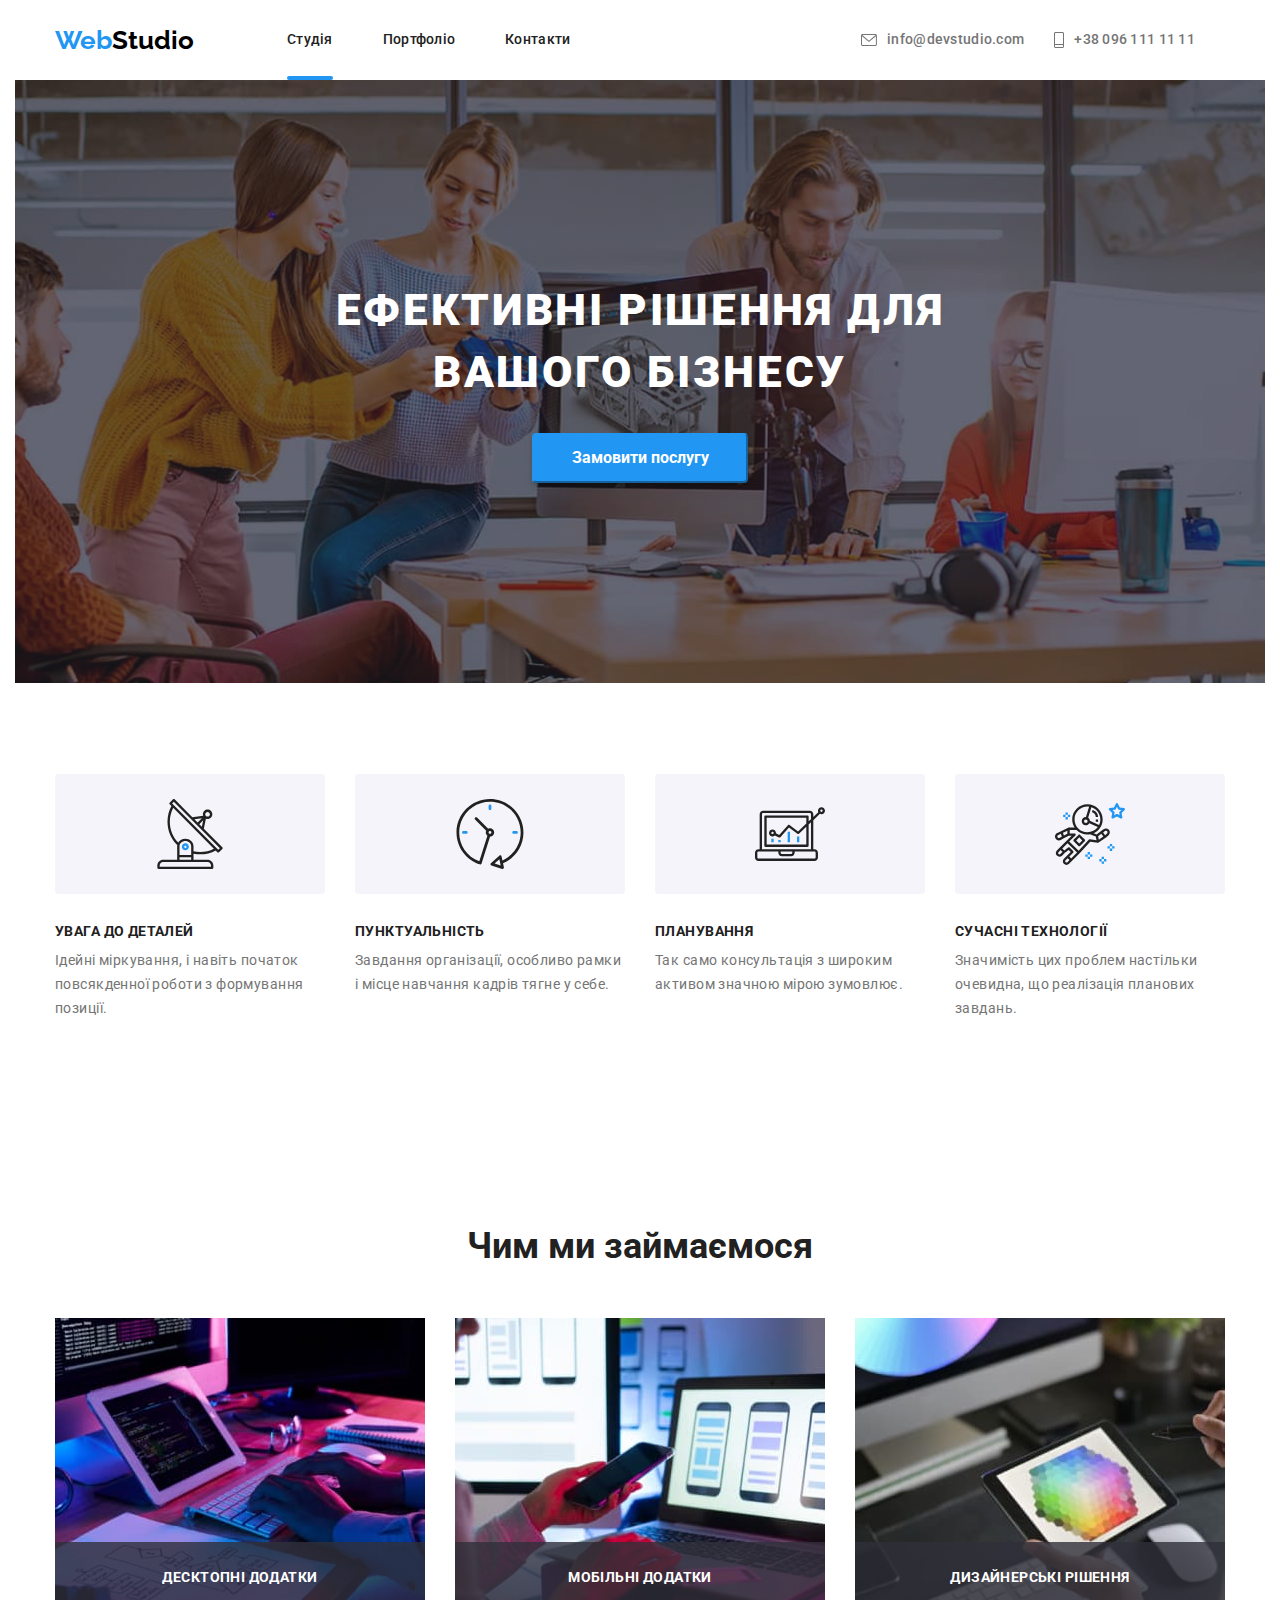
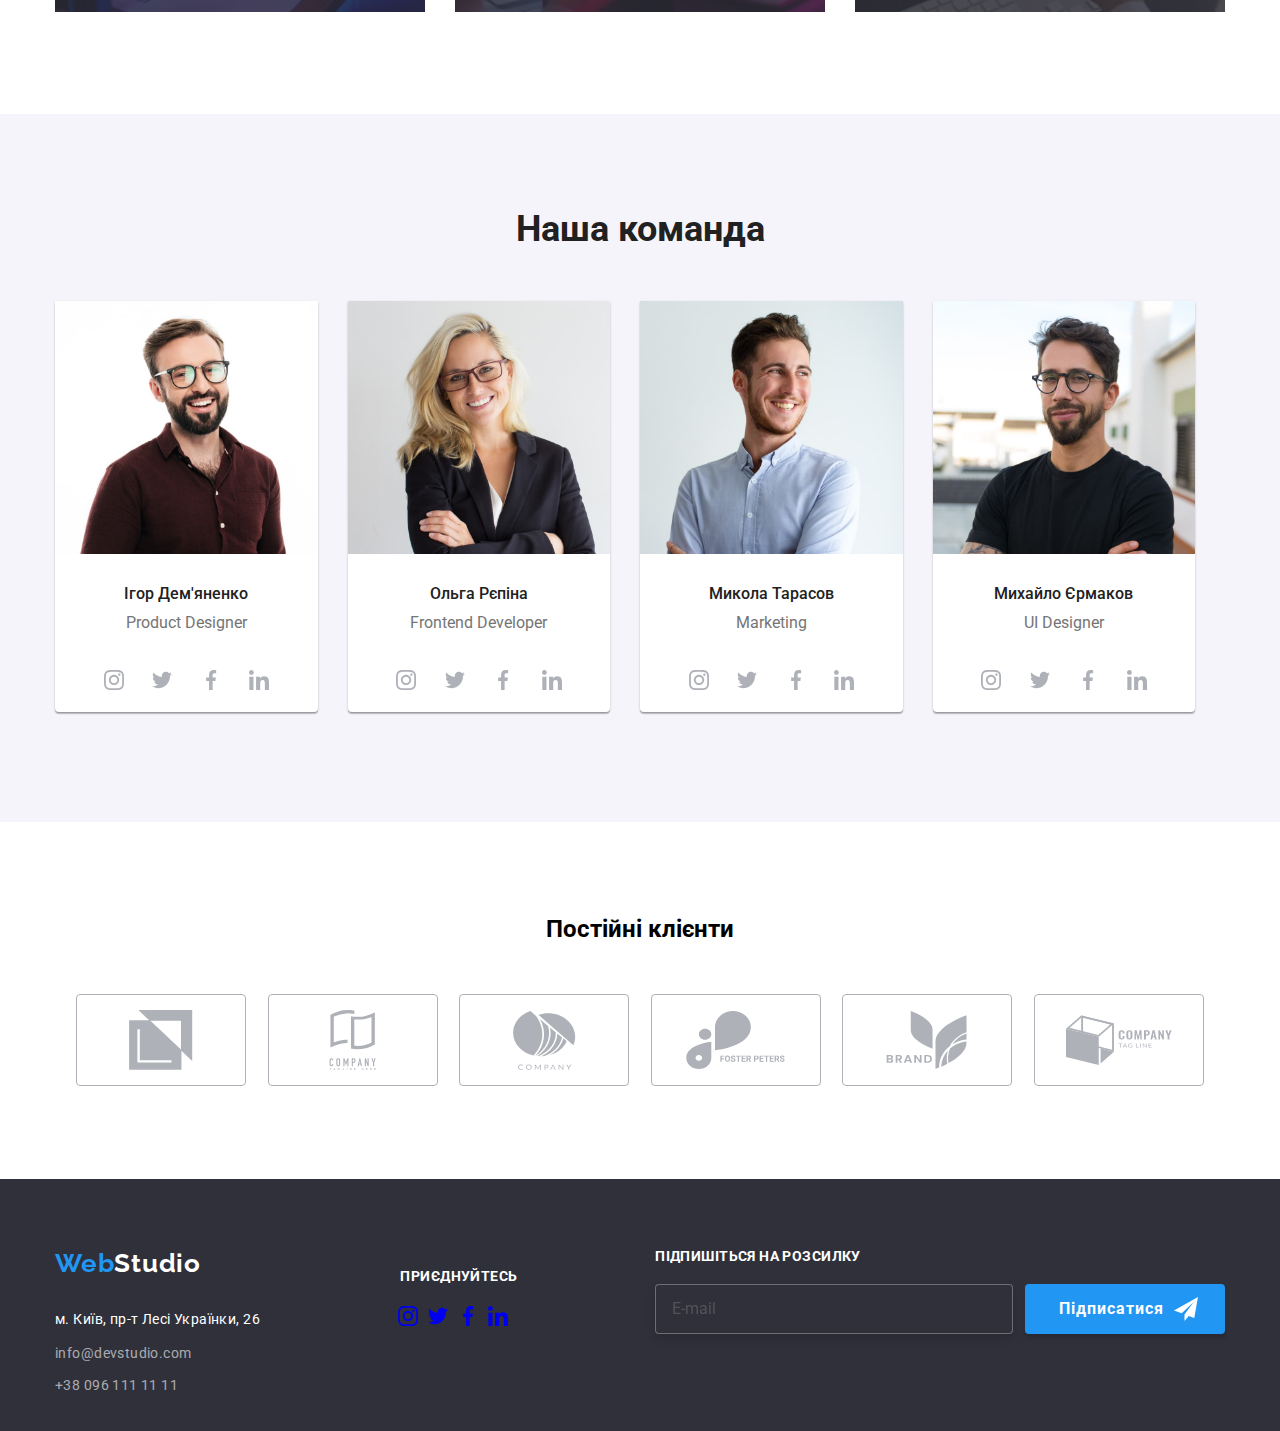
==== index.html @ 087c76a9 "commit 0.1 HW-8" ====
<!DOCTYPE html>
<html lang="uk">
  <head>
    <meta charset="UTF-8" />
    <meta http-equiv="X-UA-Compatible" content="IE=edge" />
    <meta name="viewport" content="width=device-width, initial-scale=1.0" />
    <title>HW-7</title>
    <link rel="preconnect" href="https://fonts.googleapis.com" />
    <link rel="preconnect" href="https://fonts.gstatic.com" crossorigin />
    <link
      href="https://fonts.googleapis.com/css2?family=Raleway:wght@700&family=Roboto:wght@400;500;700;900&display=swap"
      rel="stylesheet"
    />
    <link rel="stylesheet" href="css/main.min.css" />
  </head>
  <body>
    <header>
      <div class="header-inner container">
        <nav class="header-nav">
          <a class="logo" href="index.html"
            ><span class="web">Web</span><span class="studio">Studio</span></a>

          <ul class="header-nav__list">
            <li class="header-nav__link">
              <a href="index.html" class="link active">Студія</a>
            </li>
            <li class="header-nav__link">
              <a href="portfolio.html" class="link">Портфоліо</a>
            </li>
            <li class="header-nav__link">
              <a href=".html" class="link">Контакти</a>
            </li>
          </ul>
        </nav>
        <ul class="contacts">
          <li class="contacts__item">
            <a href="mailto:info@devstudio.com" class="contact-link">
              info@devstudio.com
              <svg class="contacts__icon" width="16" height="12">
                <use href="./images/icons.svg#icon-mail"></use>
              </svg>
            </a>
          </li>
          <li class="contacts__item">
            <a href="tell:+380961111111" class="contact-link">
              +38 096 111 11 11
              <svg class="contacts__icon" width="10" height="16">
                <use href="./images/icons.svg#icon-tell"></use>
              </svg>
            </a>
          </li>
        </ul>
      </div>
    </header>

    <main>
      <section class="banner">
        <div class="banner__box">
          <div class="banner-container">
            <div class="hero">
              <h1 class="banner-title">Ефективні рішення для вашого бізнесу</h1>
              <button class="banner-btn" data-modal-open>Замовити послугу</button>

              <div class="backdrop is-hidden" data-modal>
                <div class="modal">
                  <button class="close" data-modal-close> 
                    <svg class="close-img" width="18" height="18">
                      <use
                        href="./images/icons.svg#icon-close">
                      </use>
                    </svg>
                 </button>
                  <form class="form">
                    <p class="form-title">Залиште свої дані, ми вам передзвонимо</p>


                    <label for="inputName" class="label"> Ім'я </label>
                    <div class="input-wrapper">
                      <input type="text" name="name" id="inputName" class="input field" required>
                    <svg class="input-icon" width="18" heigh="18">
                      <use href="./images/icons.svg#icon-person"></use>
                    </svg>
                    </div>

                    <label for="inputTel" class="label"> Телефон </label>
                    <div class="input-wrapper">
                      <input type="tel" name="name" id="inputTel" class="input field" required>
                      <svg class="input-icon" width="18" heigh="18">
                        <use href="./images/icons.svg#icon-phone"></use>
                      </svg>
                    </div>

                    <label for="inputEmail" class="label"> Пошта </label>
                    <div class="input-wrapper">
                      <input type="email" name="name" id="inputEmail" class="input field" required>
                      <svg class="input-icon" width="18" heigh="18">
                        <use href="./images/icons.svg#icon-email"></use>
                      </svg>
                    </div>

                    <label for="inputMessage" class="label"> Коментар </label>
                    <textarea name="message" id="inputMessage" class="input textarea" placeholder="Введіть текст"></textarea>

                    <label class="check-label">
                      
                        <input type="checkbox" name="check" class="input-check">

                        <span class="check-wrapp">
                        <svg class="check-icon" width="16" heigh="15">
                          <use href="./images/icons.svg#icon-check"></use>
                        </svg>
                        </span>

                        Погоджуюся з розсилкою та приймаю 

                         <a href="#" target="_blank" class="check-link"> 
                          Умови договору
                        </a>
                      
                    </label>

                    <button class="form-button" type="submit">Відправити</button>
                  </form>

                    
                </div>
              </div>
            </div>
          </div>
        </div>
      </section>


      
      
        

      <!-- +++++++++++ -->
      <section class="peculiarities">
        <div class="container">
          <div class="row-img">
            <h2 class="peculiarities-title">особливості</h2>
            <ul class="feature__list">
              <li class="item-antenna">
                <div class="peculiarities__icon">
                  <svg class="medium__icon" width="70" height="70">
                    <use href="./images/icons.svg#icon-antenna-1"></use>
                  </svg>
                </div>
                <h3 class="feature-title">УВАГА ДО ДЕТАЛЕЙ</h3>
                <p class="description-title">
                  Ідейні міркування, і навіть початок повсякденної роботи з
                  формування позиції.
                </p>
              </li>
              <li class="item-clock">
                <div class="peculiarities__icon">
                  <svg class="medium__icon" width="70" height="70">
                    <use href="./images/icons.svg#icon-clock-1"></use>
                  </svg>
                </div>
                <h3 class="feature-title">ПУНКТУАЛЬНІСТЬ</h3>
                <p class="description-title">
                  Завдання організації, особливо рамки і місце навчання кадрів
                  тягне у себе.
                </p>
              </li>
              <li class="item-diagram">
                <div class="peculiarities__icon">
                  <svg class="medium__icon" width="70" height="70">
                    <use href="./images/icons.svg#icon-diagram-1"></use>
                  </svg>
                </div>
                <h3 class="feature-title">ПЛАНУВАННЯ</h3>
                <p class="description-title">
                  Так само консультація з широким активом значною мірою
                  зумовлює.
                </p>
              </li>
              <li class="item-astronaut">
                <div class="peculiarities__icon">
                  <svg class="medium__icon" width="70" height="70">
                    <use href="./images/icons.svg#icon-astronaut-1"></use>
                  </svg>
                </div>
                <h3 class="feature-title">СУЧАСНІ ТЕХНОЛОГІЇ</h3>
                <p class="description-title">
                  Значимість цих проблем настільки очевидна, що реалізація
                  планових завдань.
                </p>
              </li>
            </ul>
          </div>
        </div>
      </section>

      <!-- +++++++++++ -->
      <section class="doing">
        <div class="container">
          <h2 class="box-title">Чим ми займаємося</h2>

          <ul class="box">
            <li class="overlay-link">
              <img
                class="img-applications"
                src="images/box1.jpg"
                width="370"
                height="294"
                alt="box1"
              />
              <div class="overlay-box"><p class="overlay-text">десктопні додатки</p></div>
            </li>

            <li class="overlay-link">
              <img
                class="img-phone"
                src="images/box2.jpg"
                width="370"
                height="294"
                alt="box3"
              />
              <div class="overlay-box"><p class="overlay-text">мобільні додатки</p></div>
            </li>

            <li class="overlay-link">
              <img
                class="img-design"
                src="images/box3.jpg"
                width="370"
                height="294"
                alt="box3"
              />
              <div class="overlay-box"><p class="overlay-text">дизайнерські рішення</p></div>
            </li>
          </ul>
        </div>
      </section>

      <!-- +++++++++++ -->
      <section class="team">
        <div class="container">
          <h2 class="team-title">Наша команда</h2>
          <ul class="team-row">
            <li class="team-card">
              <img
                class="img-card"
                src="images/team-card1.jpg"
                width="270"
                height="260"
                alt="Ігор"
              />
              <h3 class="name">Ігор Дем'яненко</h3>
              <p class="profession">Product Designer</p>
              <div class="social">
                <ul class="social-group">
                  <li>
                    <a class="link-svg" href="https://www.instagram.com">
                      <svg class="instagram" width="20" height="20">
                        <use
                          href="./images/icons.svg#icon-instagram"
                        ></use></svg>
                    </a>
                  </li>
                  <li>
                    <a class="link-svg" href="https://twitter.com">
                      <svg class="twitter" width="20" height="20">
                        <use href="./images/icons.svg#icon-twitter"></use></svg>
                    </a>
                  </li>
                  <li>
                    <a class="link-svg" href="https://facebook.com">
                      <svg class="facebook" width="20" height="20">
                        <use
                          href="./images/icons.svg#icon-facebook"
                        ></use></svg>
                    </a>
                  </li>
                  <li>
                    <a class="link-svg" href="https://www.linkedin.com">
                      <svg class="linkedin" width="20" height="20">
                        <use
                          href="./images/icons.svg#icon-linkedin"
                        ></use></svg>
                    </a>
                  </li>
                </ul>
              </div>
            </li>
            <li class="team-card">
              <img
                class="img-card"
                src="images/team-card2.jpg"
                width="270"
                height="260"
                alt="Ольга"
              />
              <h3 class="name">Ольга Рєпіна</h3>
              <p class="profession">Frontend Developer</p>
              <div class="social">
                <ul class="social-group">
                  <li>
                    <a class="link-svg" href="https://www.instagram.com">
                      <svg class="instagram" width="20" height="20">
                        <use
                          href="./images/icons.svg#icon-instagram"
                        ></use></svg>
                    </a>
                  </li>
                  <li>
                    <a class="link-svg" href="https://twitter.com">
                      <svg class="twitter" width="20" height="20">
                        <use href="./images/icons.svg#icon-twitter"></use></svg>
                    </a>
                  </li>
                  <li>
                    <a class="link-svg" href="https://facebook.com">
                      <svg class="facebook" width="20" height="20">
                        <use
                          href="./images/icons.svg#icon-facebook"
                        ></use></svg>
                    </a>
                  </li>
                  <li>
                    <a class="link-svg" href="https://www.linkedin.com">
                      <svg class="linkedin" width="20" height="20">
                        <use
                          href="./images/icons.svg#icon-linkedin"
                        ></use></svg>
                    </a>
                  </li>
                </ul>
              </div>
            </li>
            <li class="team-card">
              <img
                class="img-card"
                src="images/team-card3.jpg"
                width="270"
                height="260"
                alt="Микола"
              />
              <h3 class="name">Микола Тарасов</h3>
              <p class="profession">Marketing</p>
              <div class="social">
                <ul class="social-group">
                  <li>
                    <a class="link-svg" href="https://www.instagram.com">
                      <svg class="instagram" width="20" height="20">
                        <use
                          href="./images/icons.svg#icon-instagram"
                        ></use></svg>
                    </a>
                  </li>
                  <li>
                    <a class="link-svg" href="https://twitter.com">
                      <svg class="twitter" width="20" height="20">
                        <use href="./images/icons.svg#icon-twitter"></use></svg>
                    </a>
                  </li>
                  <li>
                    <a class="link-svg" href="https://facebook.com">
                      <svg class="facebook" width="20" height="20">
                        <use
                          href="./images/icons.svg#icon-facebook"
                        ></use></svg>
                    </a>
                  </li>
                  <li>
                    <a class="link-svg" href="https://www.linkedin.com">
                      <svg class="linkedin" width="20" height="20">
                        <use
                          href="./images/icons.svg#icon-linkedin"
                        ></use></svg>
                    </a>
                  </li>
                </ul>
              </div>
            </li>
            <li class="team-card">
              <img
                class="img-card"
                src="images/team-card4.jpg"
                width="270"
                height="260"
                alt="Михайло"
              />
              <h3 class="name">Михайло Єрмаков</h3>
              <p class="profession">UI Designer</p>
              <div class="social">
                <ul class="social-group">
                  <li>
                    <a class="link-svg" href="https://www.instagram.com">
                      <svg class="instagram" width="20" height="20">
                        <use
                          href="./images/icons.svg#icon-instagram"
                        ></use></svg>
                    </a>
                  </li>
                  <li>
                    <a class="link-svg" href="https://twitter.com">
                      <svg class="twitter" width="20" height="20">
                        <use href="./images/icons.svg#icon-twitter"></use></svg>
                    </a>
                  </li>
                  <li>
                    <a class="link-svg" href="https://facebook.com">
                      <svg class="facebook" width="20" height="20">
                        <use
                          href="./images/icons.svg#icon-facebook"></use></svg>
                        </a>
                  </li>
                  <li>
                    <a class="link-svg" href="https://www.linkedin.com">
                      <svg class="linkedin" width="20" height="20">
                        <use
                          href="./images/icons.svg#icon-linkedin"
                        ></use></svg>
                    </a>
                  </li>
                </ul>
              </div>
            </li>
          </ul>
        </div>
      </section>
      <!-- +++++++++++ -->
      <section class="clients">
        <div class="container">
          <h2 class="clients-title">Постійні клієнти</h2>

          <ul class="clients-item">
            <li class="clients-link">
              <svg class="client-icon" width="106" height="60">
                <use href="./images/group.svg#icon-group1"></use>
              </svg>
            </li>

            <li class="clients-link">
              <svg class="client-icon" width="106" height="60">
                <use href="./images/group.svg#icon-group2"></use>
              </svg>
            </li>

            <li class="clients-link">
              <svg class="client-icon" width="106" height="60">
                <use href="./images/group.svg#icon-group3"></use>
              </svg>
            </li>

            <li class="clients-link">
              <svg class="client-icon" width="106" height="60">
                <use href="./images/group.svg#icon-group4"></use>
              </svg>
            </li>

            <li class="clients-link">
              <svg class="client-icon" width="106" height="60">
                <use href="./images/group.svg#icon-group5"></use>
              </svg>
            </li>

            <li class="clients-link">
              <svg class="client-icon" width="106" height="60">
                <use href="./images/group.svg#icon-group6"></use>
              </svg>
            </li>
          </ul>
        </div>
      </section>
    </main>
    <footer>
      <div class="address-container container">
        <a class="logo-address" href="index.html"
          ><span class="web">Web</span><span class="studio-footer">Studio</span>
          </a>
        <address>
          <ul class="address">
            <li class="address-map">
              <a
                href="https://goo.gl/maps/2MvxoiurtMtUFjuH6"
                class="maps"
                target="_blank"
                rel="noopener noreferrer">
                м. Київ, пр-т Лесі Українки, 26</a>
            </li>
            <li class="footer-mail">
              <a href="mailto:info@devstudio.com" class="address-mail">
                info@devstudio.com</a>
            </li>
            <li class="footer-tell">
              <a href="tell:+380961111111" class="address-tell">
                +38 096 111 11 11</a>
            </li>
          </ul>
        </address>
        <div class="social-address">
          <h3 class="group-tittle">приєднуйтесь</h3>
          <ul class="groups">
            <li class="footer-insta">
              <a class="link-svg1" href="https://www.instagram.com" aria-label="instagram">
                <svg class="icons" width="20" height="20">
                  <use href="./images/icons.svg#icon-instagram"></use></svg>
                </a>
            </li>
            <li class="footer-twit">
              <a class="link-svg1" href="https://twitter.com" aria-label="twitter">
                <svg class="icons" width="20" height="20">
                  <use href="./images/icons.svg#icon-twitter"></use></svg>
                </a>
            </li>
            <li class="footer-fac">
              <a class="link-svg1" href="https://facebook.com" aria-label="facebook"> 
                <svg class="icons" width="20" height="20">
                  <use href="./images/icons.svg#icon-facebook"></use></svg>
                </a>
            </li>
            <li class="footer-lin">
              <a class="link-svg1" href="https://www.linkedin.com"  aria-label="linkedin">
                <svg class="icons" width="20" height="20">
                  <use href="./images/icons.svg#icon-linkedin"></use></svg>
                </a>
            </li>
          </ul>
        </div>
        <p class="form-footer">
          Підпишіться на розсилку
        </p>
        <div class="check-email">

          <div class="footer-wrapper">
          <input type="email" 
          name="name" 
          id="footerEmail" 
          class="field-footer" 
          placeholder="E-mail" 
          required>
          </div>
          <button class="button-send" type="submit">
            <a class="send" href="https://web.telegram.org/">
             Підписатися
             <svg class="icon-send" width="24" height="24">
              <use href="./images/icons.svg#icon-send"></use>
             </svg>
            </a>
          </button>

        </div>
        
      </div>
    </footer>
    <script src="./js/modal.js"></script>
  </body>
</html>
---- css/main.min.css ----
/*! modern-normalize v1.1.0 | MIT License | https://github.com/sindresorhus/modern-normalize */*,::after,::before{box-sizing:border-box}html{-moz-tab-size:4;tab-size:4}html{line-height:1.15;-webkit-text-size-adjust:100%}body{margin:0}body{font-family:system-ui,-apple-system,"Segoe UI",Roboto,Helvetica,Arial,sans-serif,"Apple Color Emoji","Segoe UI Emoji"}hr{height:0;color:inherit}abbr[title]{text-decoration:underline dotted}b,strong{font-weight:bolder}code,kbd,pre,samp{font-family:ui-monospace,SFMono-Regular,Consolas,"Liberation Mono",Menlo,monospace;font-size:1em}small{font-size:80%}sub,sup{font-size:75%;line-height:0;position:relative;vertical-align:baseline}sub{bottom:-0.25em}sup{top:-0.5em}table{text-indent:0;border-color:inherit}button,input,optgroup,select,textarea{font-family:inherit;font-size:100%;line-height:1.15;margin:0}button,select{text-transform:none}[type=button],[type=reset],[type=submit],button{-webkit-appearance:button}::-moz-focus-inner{border-style:none;padding:0}:-moz-focusring{outline:1px dotted ButtonText}:-moz-ui-invalid{box-shadow:none}legend{padding:0}progress{vertical-align:baseline}::-webkit-inner-spin-button,::-webkit-outer-spin-button{height:auto}[type=search]{-webkit-appearance:textfield;outline-offset:-2px}::-webkit-search-decoration{-webkit-appearance:none}::-webkit-file-upload-button{-webkit-appearance:button;font:inherit}summary{display:list-item}body,h1,h2,h3,h4,h5,h6,p,ul,ol,li{margin:0;padding:0}ul,li{list-style-type:none}:root{--bs-blue:#2196F3;--bs-dark:#212121;--bs-approx-grey:#757575;--bs-ghost-white:#F5F4FA;--bs-white:#FFFFFF}body{font-family:"Roboto",sans-serif;position:relative;background:#fff}.container{max-width:1200px;margin-left:auto;margin-right:auto;padding:0 15px;width:100%}header{height:80px;background:#fff;display:flex}.inner{border:1px solid #ececec}.header-nav{display:flex}a{text-decoration:none}.logo{font-family:"Raleway",sans-serif;font-style:normal;font-weight:700;font-size:26px;line-height:1.2;text-decoration:none;padding-top:25px;padding-bottom:24px;margin-right:93px}.web{color:var(--bs-blue)}.studio{color:#000}.header-container{display:flex;margin:32px 344px 32px 0}.header-nav__list{display:flex}.header-nav__link{margin-right:50px;font-family:"Roboto",sans-serif;font-style:normal;font-weight:500;font-size:14px;line-height:1.1;letter-spacing:.02em;padding-top:32px;padding-bottom:32px}.link{text-decoration:none;color:var(--bs-dark)}.link:hover,.link:focus{color:var(--bs-blue)}.header-nav .link{position:relative;padding:32px 0}.header-nav .link::before,.header-nav .active::before{content:"";position:absolute;width:0;height:4px;border-radius:2px;bottom:-1px;left:0;background-color:var(--bs-blue);transition:width 250ms cubic-bezier(0.4, 0, 0.2, 1)}.header-nav .active::before{width:100%}.header-nav .link:hover::before,.header-nav .link:focus::before{width:100%}.active:visited{color:var(--bs-blue)}.header-inner{display:flex}.contacts{display:flex;margin-left:auto}.contact-link{margin-right:30px;font-family:"Roboto",sans-serif;font-style:normal;font-weight:500;font-size:14px;line-height:1.1;letter-spacing:.02em;color:var(--bs-approx-grey);text-decoration:none;padding-top:32px;padding-bottom:32px;display:flex;flex-direction:row-reverse;transition:color 250ms cubic-bezier(0.4, 0, 0.2, 1)}.contact-link:hover,.contact-link:focus{color:var(--bs-blue)}.contacts__item{color:var(--bs-approx-grey)}.contacts__icon{margin-right:10px;fill:currentColor;margin-bottom:auto;margin-top:auto}.banner{display:flex;height:600px;top:80px;padding-bottom:94px}.banner__box{margin-left:auto;margin-right:auto;padding:0 15px;width:100%}.banner-container{max-width:1600px;margin-left:auto;margin-right:auto;background:linear-gradient(rgba(47, 48, 58, 0.4), rgba(47, 48, 58, 0.4)),url("../images/banner.jpg") no-repeat center/cover,#2f303a;padding:200px 0}.hero{width:696px;margin-left:auto;margin-right:auto}.banner-title{font-family:"Roboto",sans-serif;font-style:normal;font-weight:900;font-size:44px;line-height:1.4;text-align:center;letter-spacing:.06em;text-transform:uppercase;color:var(--bs-white);margin-bottom:30px}.banner-btn{background:var(--bs-blue);box-shadow:0px 4px 4px rgba(0,0,0,.15);border-radius:4px;border-color:var(--bs-blue);color:var(--bs-white);font-family:"Roboto",sans-serif;font-style:normal;font-weight:700;font-size:16px;line-height:1.9;align-items:center;text-align:center;cursor:pointer;width:216px;height:50px;margin-right:auto;display:flex;margin-left:auto;justify-content:center;transition:color 250ms cubic-bezier(0.4, 0, 0.2, 1)}.banner-btn:hover,.banner-btn:focus{color:var(--bs-white);background:#188ce8}.peculiarities-title{display:none}.feature__list{display:flex;margin-bottom:118px;margin-top:94px}.icon-antenna{width:270px;height:98px;left:215px;top:774px;margin-right:30px}.item-clock{width:270px;height:74px;left:515px;top:774px;margin-right:30px}.item-diagram{width:270px;height:74px;left:815px;top:774px;margin-right:30px}.item-astronaut{width:270px;height:98px;left:1115px;top:774px}.feature-title{font-family:"Roboto",sans-serif;font-style:normal;font-weight:700;font-size:14px;line-height:1.1;letter-spacing:.03em;text-transform:uppercase;color:var(--bs-dark);margin-bottom:10px}.description-title{font-family:"Roboto",sans-serif;font-size:14px;line-height:1.7;letter-spacing:.03em;color:var(--bs-approx-grey)}.row-img{display:flex;justify-content:center}.peculiarities__icon{background:#f5f4fa;color:212121;border-radius:4px;margin-bottom:30px;display:flex;justify-content:center;width:270px;height:120px}.medium__icon{margin:auto;fill:currentColor}.peculiarities{padding-bottom:86px}.doing{padding-bottom:102px}.overlay-text{font-family:"Roboto";font-style:normal;font-weight:700;font-size:14px;line-height:16px;text-align:center;letter-spacing:.03em;text-transform:uppercase;color:#fff;display:flex;justify-content:center;margin:27px 0}.box-title{font-family:"Roboto",sans-serif;font-style:normal;font-weight:700;font-size:36px;line-height:1.2;text-align:center;color:var(--bs-dark);display:flex;justify-content:center;margin-bottom:50px}.box{display:flex}img{display:block;max-width:100%;height:auto}.img-applications{width:370px;height:294px;left:215px;top:1108px;margin-right:30px}.img-phone{width:370px;height:294px;left:615px;top:1108px;margin-right:30px}.img-design{width:370px;height:294px;left:1015px;top:1108px}.overlay-link{position:relative;margin:0 auto}.overlay-box{position:absolute;bottom:0;left:0;width:370px;height:70px;background:rgba(47,48,58,.8)}.team{height:708px;background:var(--bs-ghost-white);padding-bottom:95px}.team-title{font-family:"Roboto",sans-serif;font-style:normal;font-weight:700;font-size:36px;line-height:1.2;text-align:center;color:var(--bs-dark);left:668px;padding-bottom:50px;padding-top:94px}.team-row{display:flex}.team-card{width:270px;margin-right:30px;background:var(--bs-white);box-shadow:0px 1px 3px rgba(0,0,0,.12),0px 1px 1px rgba(0,0,0,.14),0px 2px 1px rgba(0,0,0,.2);border-radius:0px 0px 4px 4px}.social-group{display:flex;justify-content:space-evenly;fill:#afb1b8;padding:10px 32px}.name{font-family:"Roboto",sans-serif;font-style:normal;font-weight:500;font-size:16px;line-height:1.2;text-align:center;color:var(--bs-dark);margin-top:30px;margin-bottom:10px}.profession{font-family:"Roboto",sans-serif;font-size:16px;line-height:1.2;text-align:center;color:var(--bs-approx-grey);margin-bottom:16px}.clients{padding-bottom:93px}.clients-title{display:flex;justify-content:center;margin-top:94px;margin-bottom:50px}.clients-item{display:flex;justify-content:space-evenly;color:#afb1b8}.client-icon{box-sizing:border-box;margin:auto;fill:currentColor}.clients-link{border:1px solid #afb1b8;border-radius:4px;width:170px;height:92px;text-align:center;box-sizing:border-box;display:flex;transition:color 250ms cubic-bezier(0.4, 0, 0.2, 1)}.clients-link:hover,.clients-link:focus{background-color:#fff;color:#2196f3;cursor:pointer;border-color:#2196f3}.link-svg{width:44px;height:44px;border-radius:50%;color:#afb1b8;display:flex;justify-content:center;align-items:center;transition:color 250ms cubic-bezier(0.4, 0, 0.2, 1)}.link-svg:hover,.link-svg:focus{background-color:#2196f3;color:#fff}.instagram,.twitter,.facebook,.linkedin{fill:currentColor}footer{height:252px;background:#2f303a}.address-container{padding-top:60px}.address{font-style:normal;margin-top:20px}.logo-address{font-family:"Raleway",sans-serif;font-style:normal;font-weight:700;font-size:26px;line-height:1.9;letter-spacing:.03em;color:var(--bs-blue);text-decoration:none}.address-map,.footer-mail{margin-bottom:9px}.studio-footer{color:var(--bs-white)}.maps{font-family:"Roboto",sans-serif;font-size:14px;line-height:1.7;letter-spacing:.03em;color:var(--bs-white);text-decoration:none;transition:color 250ms cubic-bezier(0.4, 0, 0.2, 1)}.maps:hover,.maps:focus{color:var(--bs-blue)}.address-mail{font-family:"Roboto",sans-serif;font-size:14px;line-height:24px;letter-spacing:.03em;color:rgba(255,255,255,.6);text-decoration:none;transition:color 250ms cubic-bezier(0.4, 0, 0.2, 1)}.address-mail:hover,.address-mail:focus{color:var(--bs-blue)}.address-tell{font-family:"Roboto",sans-serif;font-size:14px;line-height:1.7;letter-spacing:.03em;color:rgba(255,255,255,.6);text-decoration:none;transition:color 250ms cubic-bezier(0.4, 0, 0.2, 1)}.address-tell:hover,.address-tell:focus{color:var(--bs-blue)}.check-email{display:flex;justify-content:flex-end}.form-footer{display:flex;justify-content:space-around;margin:-82px 0px 20px 236px;font-family:"Roboto";font-style:normal;font-weight:700;font-size:14px;line-height:16px;letter-spacing:.03em;text-transform:uppercase;color:#fff}.field-footer{width:358px;height:50px;border:1px solid rgba(255,255,255,.3);filter:drop-shadow(0px 4px 4px rgba(0, 0, 0, 0.15));border-radius:4px;background:#2f303a;padding-left:16px;color:rgba(255,255,255,.6);transition:color 250ms cubic-bezier(0.4, 0, 0.2, 1)}.field-footer:hover,.field-footer:focus{cursor:pointer}.backdrop{position:fixed;top:0;left:0;right:0;bottom:0;overflow-y:auto;overflow-x:hidden;width:100%;height:100%;z-index:10;background-color:rgba(0,0,0,.2);transition:visibility 250ms cubic-bezier(0.4, 0, 0.2, 1),opacity 250ms cubic-bezier(0.4, 0, 0.2, 1)}.backdrop.is-hidden{visibility:hidden;opacity:0;pointer-events:none}.modal{position:absolute;width:528px;padding:40px;background:#fff;box-shadow:0px 1px 3px rgba(0,0,0,.12),0px 1px 1px rgba(0,0,0,.14),0px 2px 1px rgba(0,0,0,.2);border-radius:4px;left:50%;top:50%;transform:translate(-50%, -50%)}.close{position:absolute;width:30px;height:30px;right:8px;top:8px;border-radius:50%;background-color:#fff;border:1px solid rgba(0,0,0,.1);display:flex;align-items:center;justify-content:center;padding:0;cursor:pointer;outline:none}.close:hover .close-img,.close:focus .close-img{fill:#2196f3}.close-img{margin:auto;transition:fill 250ms cubic-bezier(0.4, 0, 0.2, 1)}.form-title{margin-bottom:12px;font-family:"Roboto";font-style:normal;font-weight:700;font-size:20px;line-height:23px;text-align:center;letter-spacing:.03em;color:#212121}.label{display:block;padding-bottom:4px;font-family:"Roboto";font-style:normal;font-weight:400;font-size:12px;line-height:14px;letter-spacing:.01em;color:#757575}.input-wrapper{position:relative;margin-bottom:10px}.input-icon{position:absolute;left:12px;top:50%;transform:translateY(-50%)}.input{border:1px solid rgba(33,33,33,.2);padding:12px 16px;border-radius:4px;width:100%;height:40px;outline:none;font-size:12px;line-height:14px;letter-spacing:.01em;color:#212121;transition:color 250ms cubic-bezier(0.4, 0, 0.2, 1)}.input-icon{transition:fill 250ms cubic-bezier(0.4, 0, 0.2, 1)}.input:focus{border-color:#2196f3}.input:focus+.input-icon{fill:#2196f3}.field{padding-left:45px}input::placeholder{color:rgba(117,117,117,.5)}.form-button{display:block;margin:0 auto;padding:10px 52px;font-family:"Roboto";font-style:normal;font-weight:700;font-size:16px;line-height:30px;letter-spacing:.06em;cursor:pointer;color:#fff;width:200px;height:50px;border:#2196f3;background:#2196f3;box-shadow:0px 4px 4px rgba(0,0,0,.15);border-radius:4px}.textarea{height:120px;resize:none;margin-bottom:20px}.check-label{position:relative;display:flex;align-items:center;margin-bottom:40px;color:#757575}.check-wrapp{display:block;border:2px solid #212121;border-radius:2px;width:16px;height:15px;margin-right:7px}.input-check{position:absolute;bottom:0;left:0;width:0;opacity:0;height:0}.input-check:checked+.check-wrapp{border:none}.input-check:checked+.check-wrapp .check-icon{opacity:1}.check-link{margin-left:7px;text-decoration-line:underline;color:#2196f3}.check-icon{opacity:0;width:16px;height:15px}.button-send{width:200px;height:50px;border:#2196f3;background:#2196f3;box-shadow:0px 4px 4px rgba(0,0,0,.15);border-radius:4px;margin-left:12px;transition:color 250ms cubic-bezier(0.4, 0, 0.2, 1)}.button-send:hover,.button-send:focus{color:var(--bs-white);background:#188ce8}.send{font-family:"Roboto";font-style:normal;font-weight:700;font-size:16px;line-height:30px;display:flex;align-items:center;margin-left:28px;letter-spacing:.06em;color:var(--bs-white)}.icon-send{margin-left:10px}.portfolio{padding-bottom:94px}.btn-section{padding-top:94px}.btn-1{width:73px;height:38px}.btn-2{width:125px;height:38px}.btn-3{width:112px;height:38px}.btn-4{width:103px;height:38px}.btn-5{width:130px;height:38px}.hidden{display:none}.btn-list{display:flex;justify-content:center;margin-bottom:50px}.btn__row{border:var(--bs-ghost-white);background:var(--bs-ghost-white);border-radius:4px;font-family:"Roboto",sans-serif;font-style:normal;font-weight:500;font-size:16px;line-height:1.6;text-align:center;letter-spacing:.03em;color:var(--bs-dark);cursor:pointer;transition:color 250ms cubic-bezier(0.4, 0, 0.2, 1)}.btn__row:hover,.btn__row:focus{color:var(--bs-white);background:var(--bs-blue);filter:drop-shadow(0px 4px 4px rgba(0, 0, 0, 0.25))}.btn-active{margin-right:8px}.project-row{display:flex;flex-wrap:wrap;gap:30px}.name-box{border:1px solid #eee;border-top:0;padding-bottom:20px}.project-link{display:block;transition:color 250ms cubic-bezier(0.4, 0, 0.2, 1)}.project-link:hover{box-shadow:0px 1px 1px rgba(0,0,0,.12),0px 4px 4px rgba(0,0,0,.06),1px 4px 6px rgba(0,0,0,.16)}.project-link:focus{box-shadow:0px 1px 1px rgba(0,0,0,.12),0px 4px 4px rgba(0,0,0,.06),1px 4px 6px rgba(0,0,0,.16);transition:color 250ms cubic-bezier(0.4, 0, 0.2, 1)}.name-project{font-family:"Roboto",sans-serif;font-style:normal;font-weight:700;font-size:18px;line-height:2;letter-spacing:.06em;color:var(--bs-dark);margin:20px 0px 4px 24px}.profession-project{font-family:"Roboto",sans-serif;font-size:16px;line-height:1.9;letter-spacing:.03em;color:var(--bs-approx-grey);margin:4px 0px 0px 24px}.overlay-img{position:relative;overflow:hidden}.overlay-project{background:rgba(33,150,243,.9);padding:63px 24px;position:absolute;bottom:0;top:0;transform:translateY(100%);height:100%;width:100%;transition:transform 250ms cubic-bezier(0.4, 0, 0.2, 1)}.project-link:hover .overlay-project,.project-link:focus .overlay-project{transform:translateY(0)}.overlay-desc{font-family:"Roboto";font-style:normal;font-weight:400;font-size:18px;line-height:28px;letter-spacing:.03em;color:#fff}.social-address{display:flex;justify-content:center;margin:-130px 0px 0px -372px;color:#fff}.groups{display:flex;margin:38px 0px 0px -120px}.group-tittle{font-family:"Roboto";font-style:normal;font-weight:700;font-size:14px;line-height:16px;letter-spacing:.03em;text-transform:uppercase}.footer-insta,.footer-twit,.footer-fac{margin-right:10px}.icons{fill:currentColor}.link-svg__icons{width:44px;height:44px;border-radius:50%;background:rgba(255,255,255,.1);color:#fff;filter:drop-shadow(0px 4px 4px rgba(0, 0, 0, 0.25)) drop-shadow(0px 4px 4px rgba(0, 0, 0, 0.25));display:flex;justify-content:center;align-items:center;transition:color 250ms cubic-bezier(0.4, 0, 0.2, 1)}.link-svg__icons:hover,.link-svg__icons:focus{background-color:#2196f3;color:#fff;transition:color 250ms cubic-bezier(0.4, 0, 0.2, 1)}/*# sourceMappingURL=main.min.css.map */
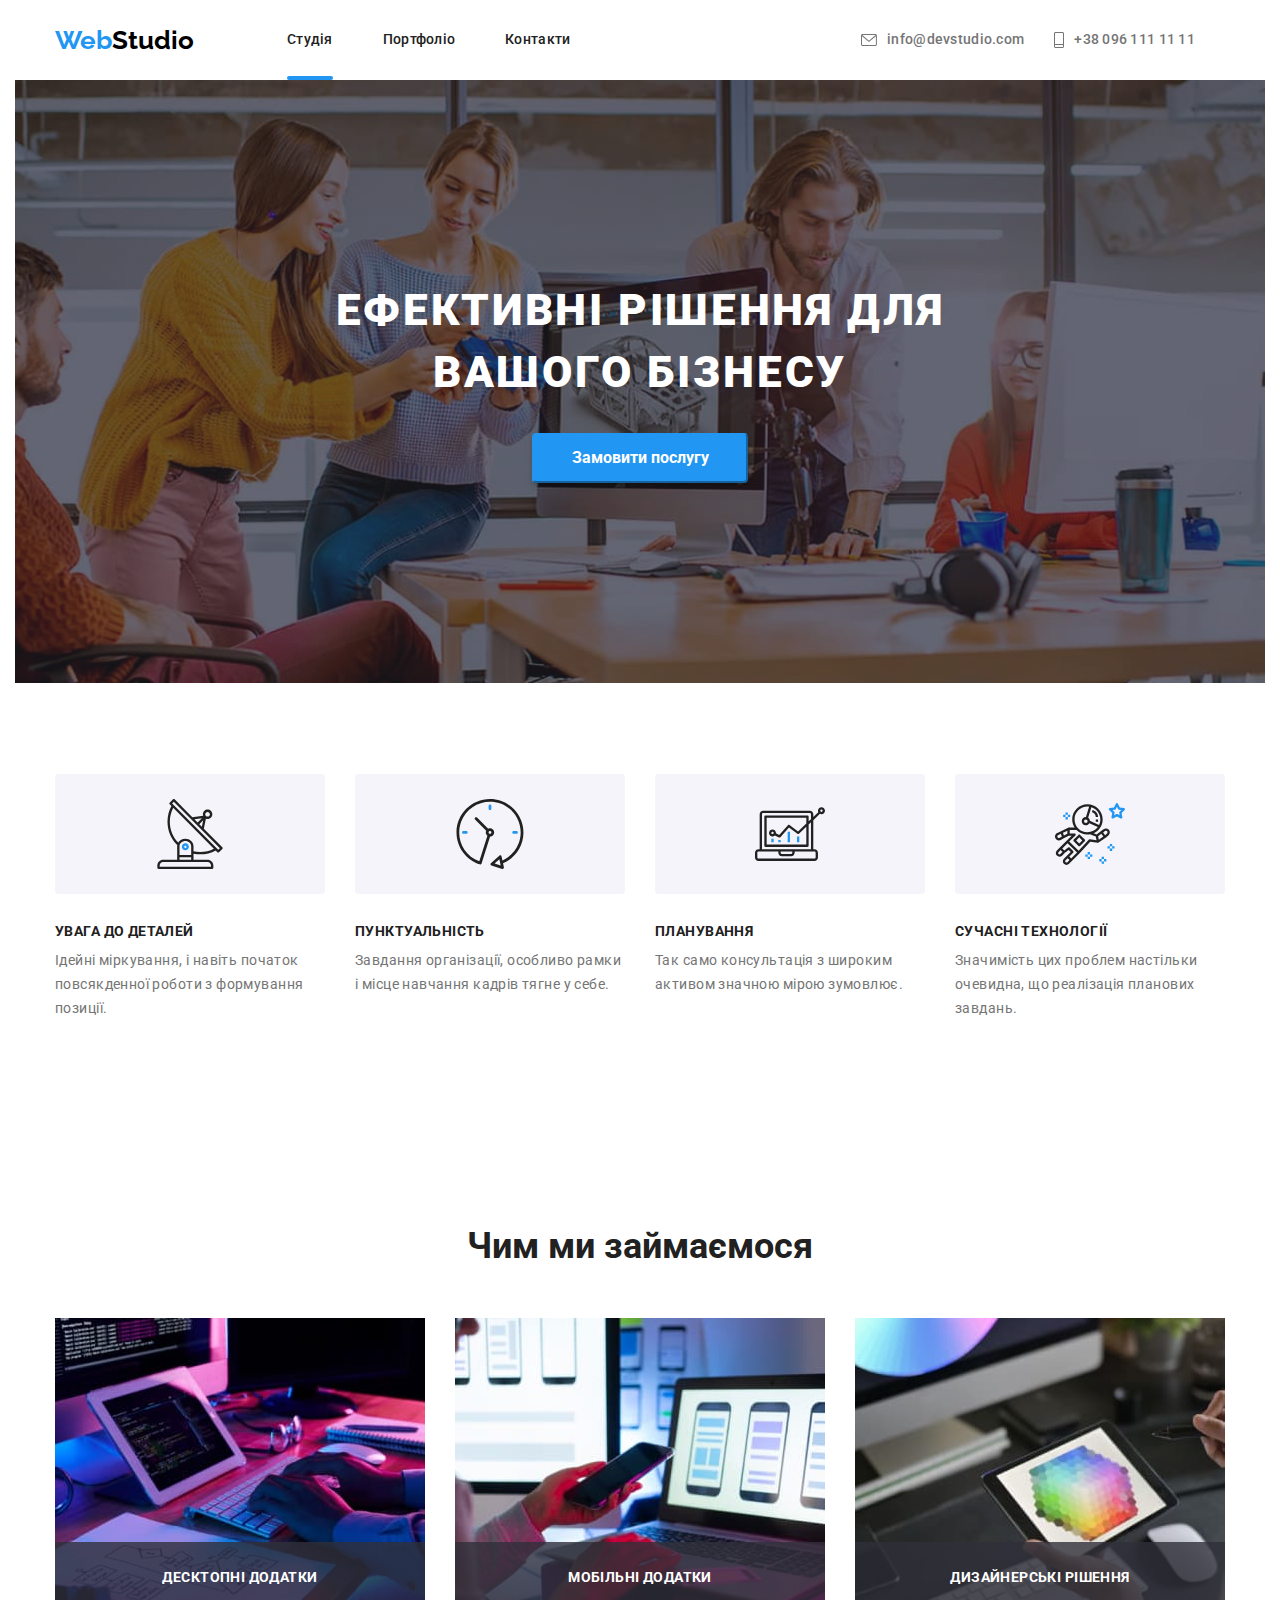
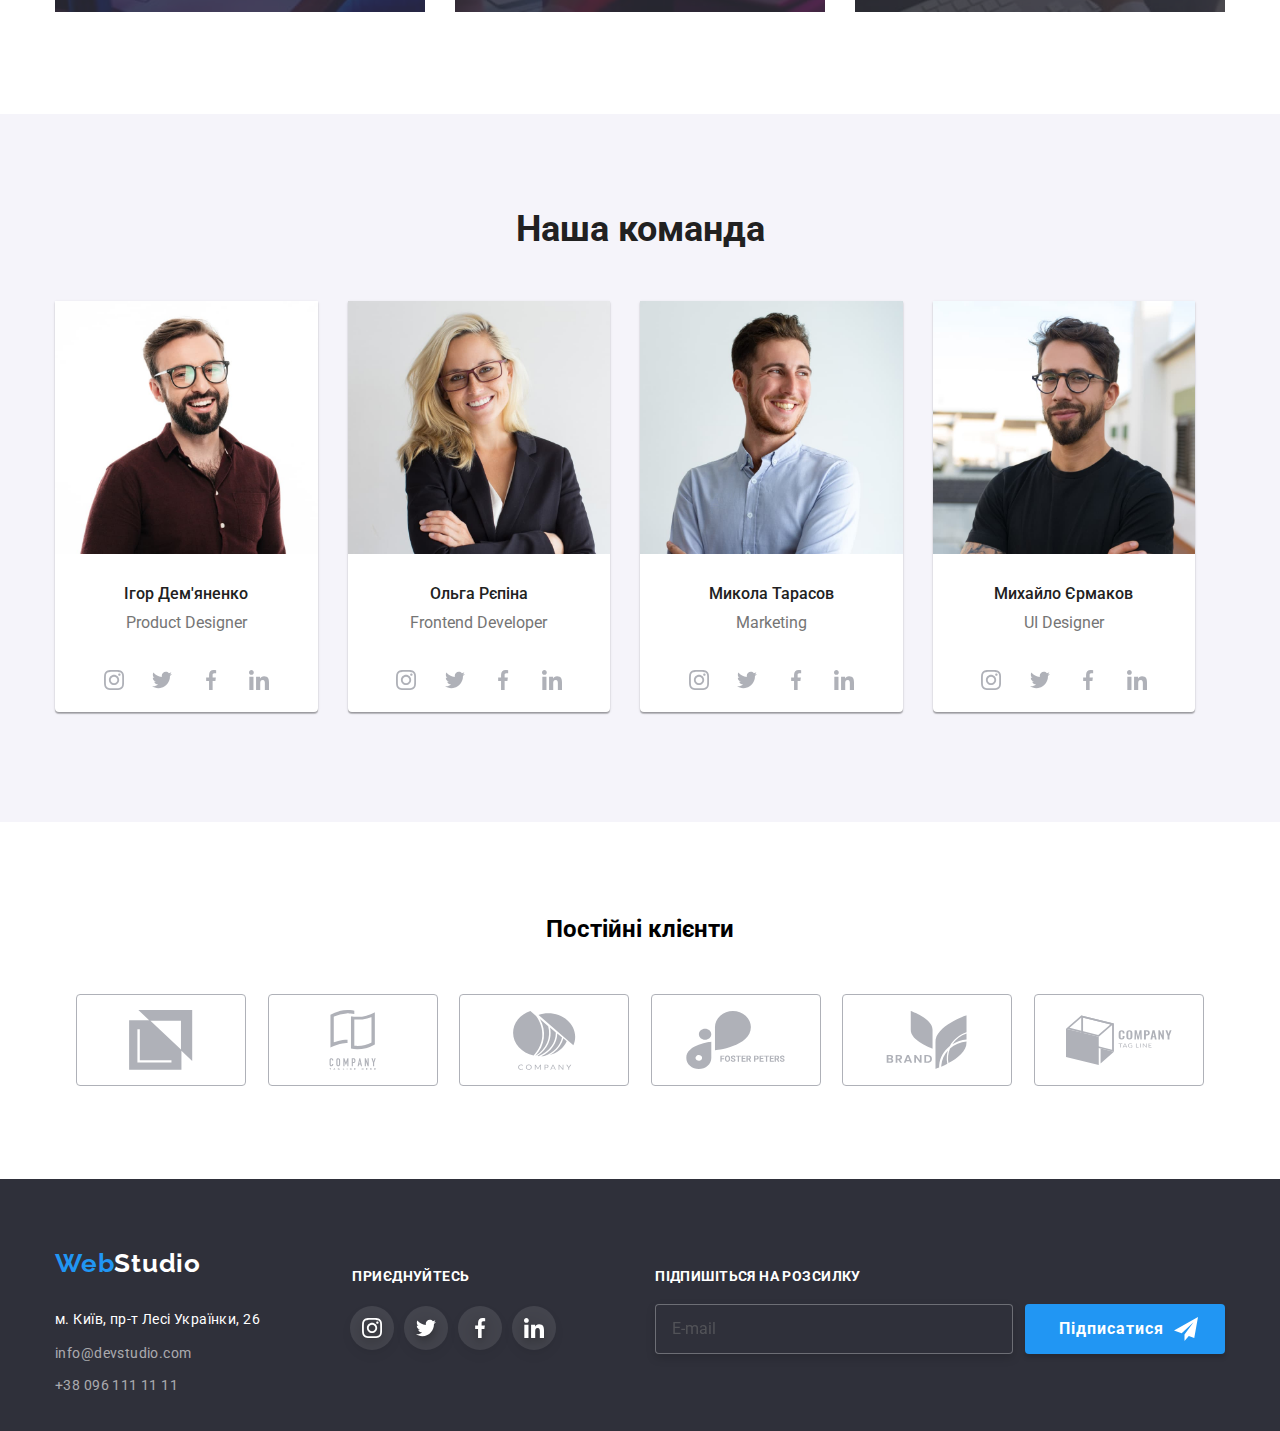
==== commit a05886a2: "commit 0.2 HW-8" ====
--- a/index.html
+++ b/index.html
@@ -497,25 +497,25 @@
           <h3 class="group-tittle">приєднуйтесь</h3>
           <ul class="groups">
             <li class="footer-insta">
-              <a class="link-svg1" href="https://www.instagram.com" aria-label="instagram">
+              <a class="link-svg__icons" href="https://www.instagram.com" aria-label="instagram">
                 <svg class="icons" width="20" height="20">
                   <use href="./images/icons.svg#icon-instagram"></use></svg>
                 </a>
             </li>
             <li class="footer-twit">
-              <a class="link-svg1" href="https://twitter.com" aria-label="twitter">
+              <a class="link-svg__icons" href="https://twitter.com" aria-label="twitter">
                 <svg class="icons" width="20" height="20">
                   <use href="./images/icons.svg#icon-twitter"></use></svg>
                 </a>
             </li>
             <li class="footer-fac">
-              <a class="link-svg1" href="https://facebook.com" aria-label="facebook"> 
+              <a class="link-svg__icons" href="https://facebook.com" aria-label="facebook"> 
                 <svg class="icons" width="20" height="20">
                   <use href="./images/icons.svg#icon-facebook"></use></svg>
                 </a>
             </li>
             <li class="footer-lin">
-              <a class="link-svg1" href="https://www.linkedin.com"  aria-label="linkedin">
+              <a class="link-svg__icons" href="https://www.linkedin.com"  aria-label="linkedin">
                 <svg class="icons" width="20" height="20">
                   <use href="./images/icons.svg#icon-linkedin"></use></svg>
                 </a>
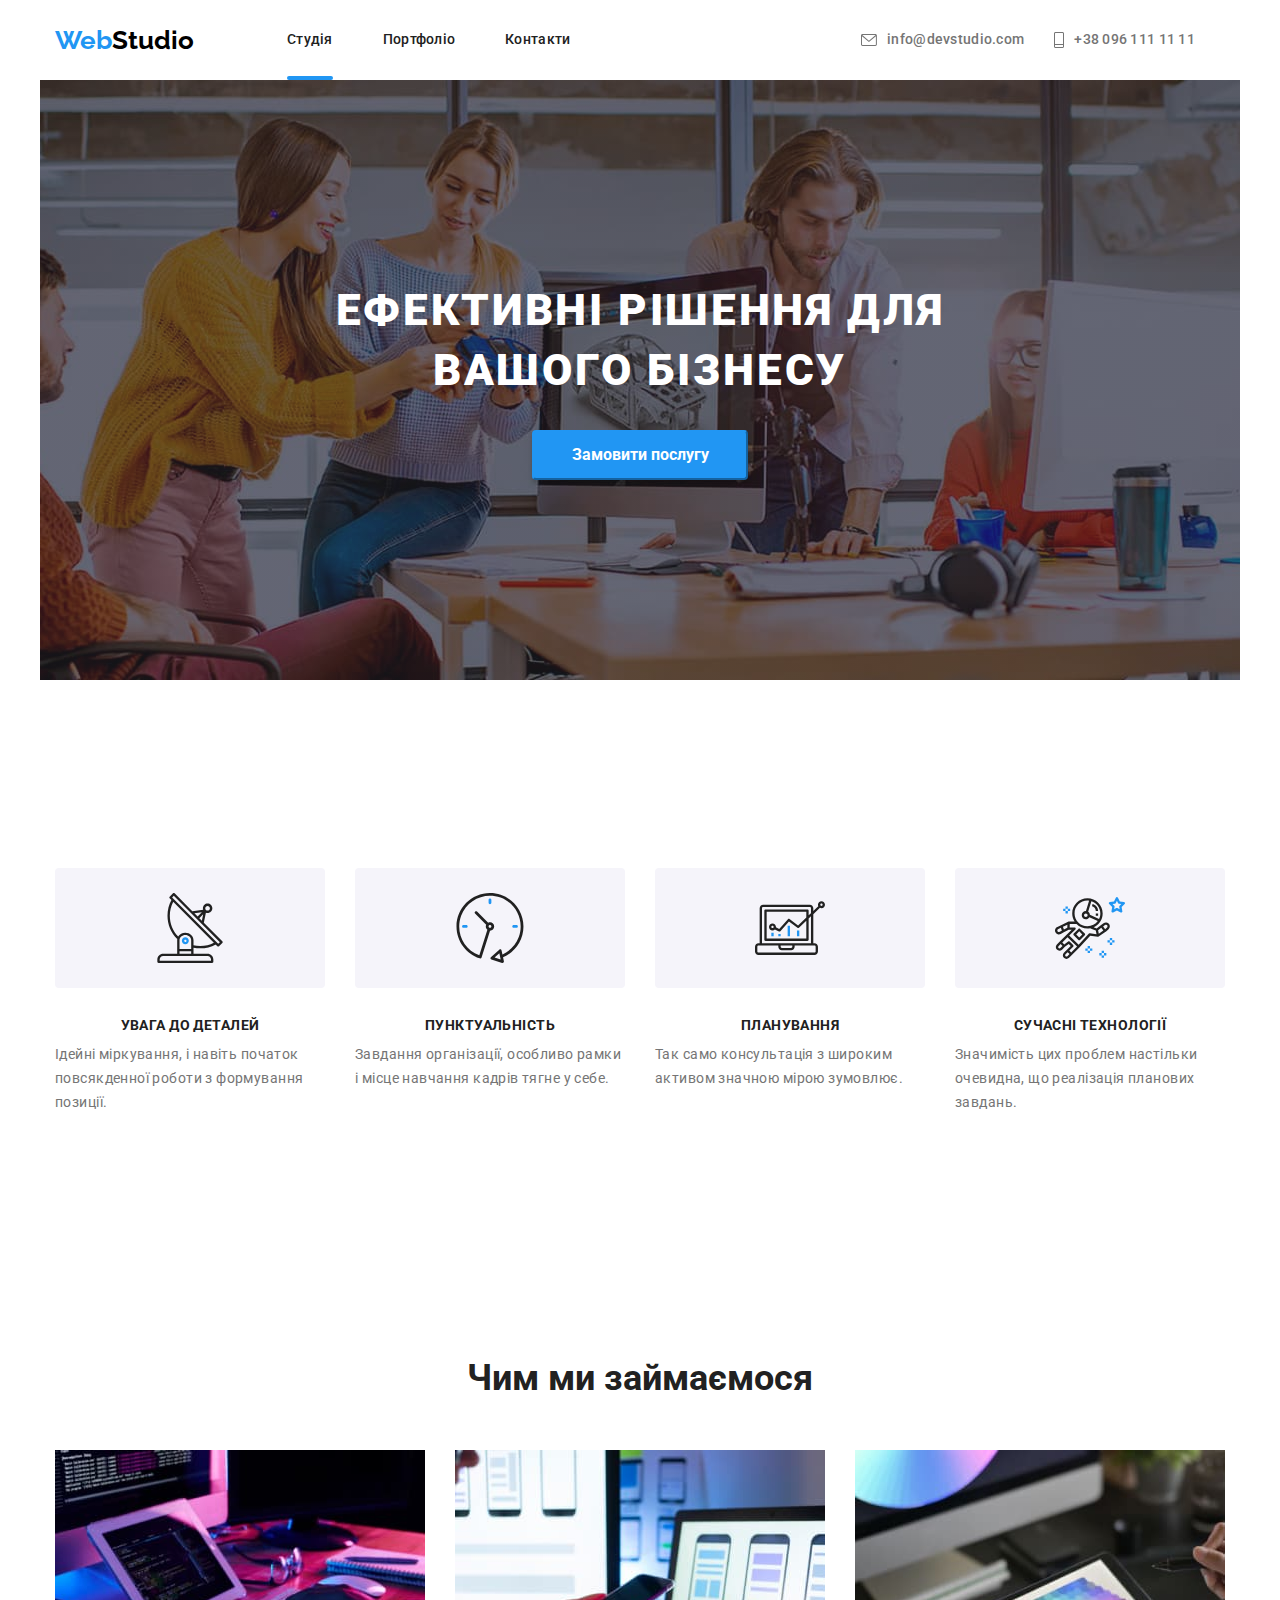
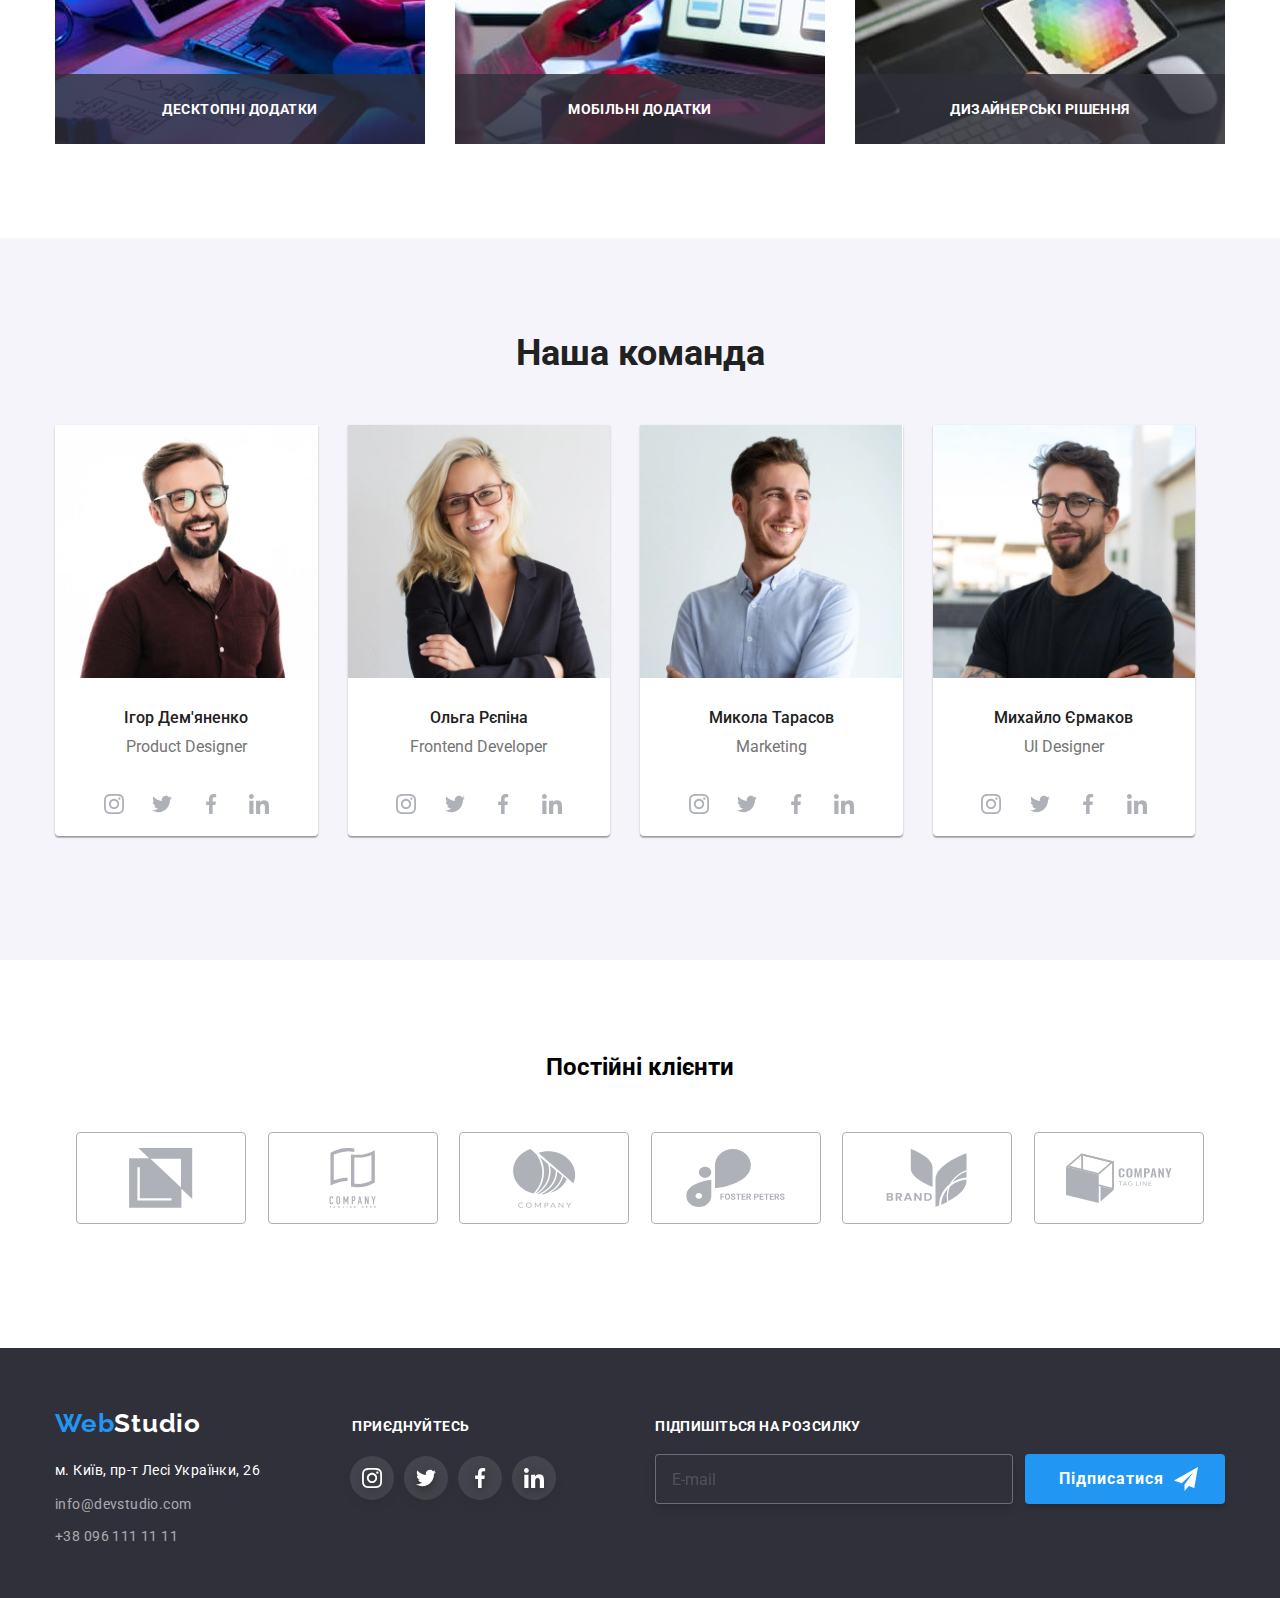
==== commit 3737e27e: "commit 0.2 HW-8" ====
--- a/index.html
+++ b/index.html
@@ -4,7 +4,7 @@
     <meta charset="UTF-8" />
     <meta http-equiv="X-UA-Compatible" content="IE=edge" />
     <meta name="viewport" content="width=device-width, initial-scale=1.0" />
-    <title>HW-7</title>
+    <title>HW-8</title>
     <link rel="preconnect" href="https://fonts.googleapis.com" />
     <link rel="preconnect" href="https://fonts.gstatic.com" crossorigin />
     <link
@@ -15,10 +15,11 @@
   </head>
   <body>
     <header>
-      <div class="header-inner container">
+      <div class="header-inner container ">
         <nav class="header-nav">
           <a class="logo" href="index.html"
             ><span class="web">Web</span><span class="studio">Studio</span></a>
+           
 
           <ul class="header-nav__list">
             <li class="header-nav__link">
@@ -50,6 +51,80 @@
             </a>
           </li>
         </ul>
+
+        <button class="burger js-open-menu">
+          <span class="burger__line"></span>
+        </button>
+      </div>
+
+      <div class="mob-menu js-menu-container">
+        <button class="mob-menu__close js-close-menu">
+          <svg
+            fill="currentColor"
+            viewBox="0 0 20 20"
+            xmlns="http://www.w3.org/2000/svg"
+            width="24"
+            height="24"
+          >
+            <path
+              fill-rule="evenodd"
+              d="M4.293 4.293a1 1 0 011.414 0L10 8.586l4.293-4.293a1 1 0 111.414 1.414L11.414 10l4.293 4.293a1 1 0 01-1.414 1.414L10 11.414l-4.293 4.293a1 1 0 01-1.414-1.414L8.586 10 4.293 5.707a1 1 0 010-1.414z"
+              clip-rule="evenodd"
+            ></path>
+          </svg>
+        </button>
+
+        <div class="mob-menu__body">
+          <ul class="mob-menu__list">
+            <li class="mob-menu__link">
+              <a href="index.html" class="mob-link active">Студія</a>
+            </li>
+            <li class="mob-menu__link">
+              <a href="portfolio.html" class="mob-link">Портфоліо</a>
+            </li>
+            <li class="mob-menu__link">
+              <a href=".html" class="mob-link">Контакти</a>
+            </li>
+          </ul>
+        </nav>
+
+          <ul class="mob-contacts">
+          <li class="mob-contacts__item">
+            <a href="tell:+380961111111" class="contacts-link">
+              +38 096 111 11 11
+            </a>
+          </li>
+          <li class="mob-contacts__item">
+            <a href="mailto:info@devstudio.com" class="contacts-mail">
+              info@devstudio.com
+            </a>
+          </li>
+        </ul>
+
+          <ul class="social-mob">
+            <li class="social-mob__link">
+              <a class="link-mob" href="https://www.instagram.com">
+                Instagram
+              </a>
+            </li>
+            <li class="social-mob__link">
+              <a class="link-mob" href="https://twitter.com">
+                Twitter
+              </a>
+            </li>
+            <li class="social-mob__link">
+              <a class="link-mob" href="https://facebook.com">
+                Facebook
+              </a>
+            </li>
+            <li class="social-mob__link">
+              <a class="link-mob" href="https://www.linkedin.com">
+                LinkedIn
+              </a>
+            </li>
+          </ul>
+         </div>
+        </div>
       </div>
     </header>
 
@@ -141,7 +216,7 @@
           <div class="row-img">
             <h2 class="peculiarities-title">особливості</h2>
             <ul class="feature__list">
-              <li class="item-antenna">
+              <li class="item-icon">
                 <div class="peculiarities__icon">
                   <svg class="medium__icon" width="70" height="70">
                     <use href="./images/icons.svg#icon-antenna-1"></use>
@@ -153,7 +228,7 @@
                   формування позиції.
                 </p>
               </li>
-              <li class="item-clock">
+              <li class="item-icon">
                 <div class="peculiarities__icon">
                   <svg class="medium__icon" width="70" height="70">
                     <use href="./images/icons.svg#icon-clock-1"></use>
@@ -165,7 +240,7 @@
                   тягне у себе.
                 </p>
               </li>
-              <li class="item-diagram">
+              <li class="item-icon">
                 <div class="peculiarities__icon">
                   <svg class="medium__icon" width="70" height="70">
                     <use href="./images/icons.svg#icon-diagram-1"></use>
@@ -177,7 +252,7 @@
                   зумовлює.
                 </p>
               </li>
-              <li class="item-astronaut">
+              <li class="item-icon">
                 <div class="peculiarities__icon">
                   <svg class="medium__icon" width="70" height="70">
                     <use href="./images/icons.svg#icon-astronaut-1"></use>
@@ -242,13 +317,33 @@
           <h2 class="team-title">Наша команда</h2>
           <ul class="team-row">
             <li class="team-card">
-              <img
-                class="img-card"
-                src="images/team-card1.jpg"
-                width="270"
-                height="260"
-                alt="Ігор"
-              />
+              <picture>
+                <source srcset="
+                ./images/img-480.webp 1x, 
+                ./images/img-480@2x.webp 2x"
+                type="image/webp"
+                media="(max-width:768px)"
+                >
+
+                <source srcset="
+                ./images/img1-1200.webp 1x, 
+                ./images/img1-1200@2x.webp 2x"
+                type="image/webp"
+                media="(min-width:1200px)"
+                >
+
+                <source srcset="
+                ./images/img1-768.webp 1x, 
+                ./images/img1-768@2x.webp 2x"
+                type="image/webp"
+                media="(min-width:768px)"
+                >
+
+                
+
+                <img src="./images/img1-1200.jpg 1x, ./images/img1-1200@2x.jpg 2x" alt="">
+              </picture>
+
               <h3 class="name">Ігор Дем'яненко</h3>
               <p class="profession">Product Designer</p>
               <div class="social">
@@ -287,13 +382,35 @@
               </div>
             </li>
             <li class="team-card">
-              <img
-                class="img-card"
-                src="images/team-card2.jpg"
-                width="270"
-                height="260"
-                alt="Ольга"
-              />
+              <picture>
+                <source srcset="
+                ./images/img2-480.webp 1x, 
+                ./images/img2-480@2x.webp 2x"
+                type="image/webp"
+                media="(max-width:768px)"
+                >
+
+                <source srcset="
+                ./images/img2-1200.webp 1x, 
+                ./images/img2-1200@2x.webp 2x"
+                type="image/webp"
+                media="(min-width:1200px)"
+                >
+
+                <source srcset="
+                ./images/img2-768.webp 1x, 
+                ./images/img2-768@2x.webp 2x"
+                type="image/webp"
+                media="(min-width:768px)"
+                >
+
+                
+
+                <img src="./images/img2-1200.jpg 1x, ./images/img2-1200@2x.jpg 2x" alt="">
+              </picture>
+
+
+              
               <h3 class="name">Ольга Рєпіна</h3>
               <p class="profession">Frontend Developer</p>
               <div class="social">
@@ -332,13 +449,35 @@
               </div>
             </li>
             <li class="team-card">
-              <img
-                class="img-card"
-                src="images/team-card3.jpg"
-                width="270"
-                height="260"
-                alt="Микола"
-              />
+              <picture>
+              <source srcset="
+                ./images/img3-480.webp 1x, 
+                ./images/img3-480@2x.webp 2x"
+                type="image/webp"
+                media="(max-width:768px)"
+                >
+
+                <source srcset="
+                ./images/img3-1200.webp 1x, 
+                ./images/img3-1200@2x.webp 2x"
+                type="image/webp"
+                media="(min-width:1200px)"
+                >
+
+                <source srcset="
+                ./images/img3-768.webp 1x, 
+                ./images/img3-768@2x.webp 2x"
+                type="image/webp"
+                media="(min-width:768px)"
+                >
+
+                
+
+                <img src="./images/img3-1200.jpg 1x, ./images/img3-1200@2x.jpg 2x" alt="">
+              </picture>
+
+
+             
               <h3 class="name">Микола Тарасов</h3>
               <p class="profession">Marketing</p>
               <div class="social">
@@ -377,13 +516,35 @@
               </div>
             </li>
             <li class="team-card">
-              <img
-                class="img-card"
-                src="images/team-card4.jpg"
-                width="270"
-                height="260"
-                alt="Михайло"
-              />
+            <picture>
+              <source srcset="
+                ./images/img4-480.webp 1x, 
+                ./images/img4-480@2x.webp 2x"
+                type="image/webp"
+                media="(max-width:768px)"
+                >
+
+                <source srcset="
+                ./images/img4-1200.webp 1x, 
+                ./images/img4-1200@2x.webp 2x"
+                type="image/webp"
+                media="(min-width:1200px)"
+                >
+
+                <source srcset="
+                ./images/img4-768.webp 1x, 
+                ./images/img4-768@2x.webp 2x"
+                type="image/webp"
+                media="(min-width:768px)"
+                >
+
+                
+
+                <img src="./images/img4-1200.jpg 1x, ./images/img4-1200@2x.jpg 2x" alt="">
+              </picture>
+
+
+            
               <h3 class="name">Михайло Єрмаков</h3>
               <p class="profession">UI Designer</p>
               <div class="social">
@@ -470,6 +631,8 @@
     </main>
     <footer>
       <div class="address-container container">
+        <div class="footer-content">
+          <div class="footer-box">
         <a class="logo-address" href="index.html"
           ><span class="web">Web</span><span class="studio-footer">Studio</span>
           </a>
@@ -493,6 +656,7 @@
             </li>
           </ul>
         </address>
+      </div>
         <div class="social-address">
           <h3 class="group-tittle">приєднуйтесь</h3>
           <ul class="groups">
@@ -522,6 +686,7 @@
             </li>
           </ul>
         </div>
+      </div>
         <p class="form-footer">
           Підпишіться на розсилку
         </p>
@@ -535,19 +700,21 @@
           placeholder="E-mail" 
           required>
           </div>
-          <button class="button-send" type="submit">
-            <a class="send" href="https://web.telegram.org/">
+          <div class="send-button"><button class="button-send" type="submit" formaction="https://web.telegram.org" >
+            <span class="send">
              Підписатися
              <svg class="icon-send" width="24" height="24">
               <use href="./images/icons.svg#icon-send"></use>
              </svg>
-            </a>
+            </span>
           </button>
+        </div>
 
         </div>
         
       </div>
     </footer>
     <script src="./js/modal.js"></script>
+    <script src="./js/mobile-menu.js"></script>
   </body>
 </html>
--- a/css/main.min.css
+++ b/css/main.min.css
@@ -1 +1 @@
-/*! modern-normalize v1.1.0 | MIT License | https://github.com/sindresorhus/modern-normalize */*,::after,::before{box-sizing:border-box}html{-moz-tab-size:4;tab-size:4}html{line-height:1.15;-webkit-text-size-adjust:100%}body{margin:0}body{font-family:system-ui,-apple-system,"Segoe UI",Roboto,Helvetica,Arial,sans-serif,"Apple Color Emoji","Segoe UI Emoji"}hr{height:0;color:inherit}abbr[title]{text-decoration:underline dotted}b,strong{font-weight:bolder}code,kbd,pre,samp{font-family:ui-monospace,SFMono-Regular,Consolas,"Liberation Mono",Menlo,monospace;font-size:1em}small{font-size:80%}sub,sup{font-size:75%;line-height:0;position:relative;vertical-align:baseline}sub{bottom:-0.25em}sup{top:-0.5em}table{text-indent:0;border-color:inherit}button,input,optgroup,select,textarea{font-family:inherit;font-size:100%;line-height:1.15;margin:0}button,select{text-transform:none}[type=button],[type=reset],[type=submit],button{-webkit-appearance:button}::-moz-focus-inner{border-style:none;padding:0}:-moz-focusring{outline:1px dotted ButtonText}:-moz-ui-invalid{box-shadow:none}legend{padding:0}progress{vertical-align:baseline}::-webkit-inner-spin-button,::-webkit-outer-spin-button{height:auto}[type=search]{-webkit-appearance:textfield;outline-offset:-2px}::-webkit-search-decoration{-webkit-appearance:none}::-webkit-file-upload-button{-webkit-appearance:button;font:inherit}summary{display:list-item}body,h1,h2,h3,h4,h5,h6,p,ul,ol,li{margin:0;padding:0}ul,li{list-style-type:none}:root{--bs-blue:#2196F3;--bs-dark:#212121;--bs-approx-grey:#757575;--bs-ghost-white:#F5F4FA;--bs-white:#FFFFFF}body{font-family:"Roboto",sans-serif;position:relative;background:#fff}.container{max-width:1200px;margin-left:auto;margin-right:auto;padding:0 15px;width:100%}header{height:80px;background:#fff;display:flex}.inner{border:1px solid #ececec}.header-nav{display:flex}a{text-decoration:none}.logo{font-family:"Raleway",sans-serif;font-style:normal;font-weight:700;font-size:26px;line-height:1.2;text-decoration:none;padding-top:25px;padding-bottom:24px;margin-right:93px}.web{color:var(--bs-blue)}.studio{color:#000}.header-container{display:flex;margin:32px 344px 32px 0}.header-nav__list{display:flex}.header-nav__link{margin-right:50px;font-family:"Roboto",sans-serif;font-style:normal;font-weight:500;font-size:14px;line-height:1.1;letter-spacing:.02em;padding-top:32px;padding-bottom:32px}.link{text-decoration:none;color:var(--bs-dark)}.link:hover,.link:focus{color:var(--bs-blue)}.header-nav .link{position:relative;padding:32px 0}.header-nav .link::before,.header-nav .active::before{content:"";position:absolute;width:0;height:4px;border-radius:2px;bottom:-1px;left:0;background-color:var(--bs-blue);transition:width 250ms cubic-bezier(0.4, 0, 0.2, 1)}.header-nav .active::before{width:100%}.header-nav .link:hover::before,.header-nav .link:focus::before{width:100%}.active:visited{color:var(--bs-blue)}.header-inner{display:flex}.contacts{display:flex;margin-left:auto}.contact-link{margin-right:30px;font-family:"Roboto",sans-serif;font-style:normal;font-weight:500;font-size:14px;line-height:1.1;letter-spacing:.02em;color:var(--bs-approx-grey);text-decoration:none;padding-top:32px;padding-bottom:32px;display:flex;flex-direction:row-reverse;transition:color 250ms cubic-bezier(0.4, 0, 0.2, 1)}.contact-link:hover,.contact-link:focus{color:var(--bs-blue)}.contacts__item{color:var(--bs-approx-grey)}.contacts__icon{margin-right:10px;fill:currentColor;margin-bottom:auto;margin-top:auto}.banner{display:flex;height:600px;top:80px;padding-bottom:94px}.banner__box{margin-left:auto;margin-right:auto;padding:0 15px;width:100%}.banner-container{max-width:1600px;margin-left:auto;margin-right:auto;background:linear-gradient(rgba(47, 48, 58, 0.4), rgba(47, 48, 58, 0.4)),url("../images/banner.jpg") no-repeat center/cover,#2f303a;padding:200px 0}.hero{width:696px;margin-left:auto;margin-right:auto}.banner-title{font-family:"Roboto",sans-serif;font-style:normal;font-weight:900;font-size:44px;line-height:1.4;text-align:center;letter-spacing:.06em;text-transform:uppercase;color:var(--bs-white);margin-bottom:30px}.banner-btn{background:var(--bs-blue);box-shadow:0px 4px 4px rgba(0,0,0,.15);border-radius:4px;border-color:var(--bs-blue);color:var(--bs-white);font-family:"Roboto",sans-serif;font-style:normal;font-weight:700;font-size:16px;line-height:1.9;align-items:center;text-align:center;cursor:pointer;width:216px;height:50px;margin-right:auto;display:flex;margin-left:auto;justify-content:center;transition:color 250ms cubic-bezier(0.4, 0, 0.2, 1)}.banner-btn:hover,.banner-btn:focus{color:var(--bs-white);background:#188ce8}.peculiarities-title{display:none}.feature__list{display:flex;margin-bottom:118px;margin-top:94px}.icon-antenna{width:270px;height:98px;left:215px;top:774px;margin-right:30px}.item-clock{width:270px;height:74px;left:515px;top:774px;margin-right:30px}.item-diagram{width:270px;height:74px;left:815px;top:774px;margin-right:30px}.item-astronaut{width:270px;height:98px;left:1115px;top:774px}.feature-title{font-family:"Roboto",sans-serif;font-style:normal;font-weight:700;font-size:14px;line-height:1.1;letter-spacing:.03em;text-transform:uppercase;color:var(--bs-dark);margin-bottom:10px}.description-title{font-family:"Roboto",sans-serif;font-size:14px;line-height:1.7;letter-spacing:.03em;color:var(--bs-approx-grey)}.row-img{display:flex;justify-content:center}.peculiarities__icon{background:#f5f4fa;color:212121;border-radius:4px;margin-bottom:30px;display:flex;justify-content:center;width:270px;height:120px}.medium__icon{margin:auto;fill:currentColor}.peculiarities{padding-bottom:86px}.doing{padding-bottom:102px}.overlay-text{font-family:"Roboto";font-style:normal;font-weight:700;font-size:14px;line-height:16px;text-align:center;letter-spacing:.03em;text-transform:uppercase;color:#fff;display:flex;justify-content:center;margin:27px 0}.box-title{font-family:"Roboto",sans-serif;font-style:normal;font-weight:700;font-size:36px;line-height:1.2;text-align:center;color:var(--bs-dark);display:flex;justify-content:center;margin-bottom:50px}.box{display:flex}img{display:block;max-width:100%;height:auto}.img-applications{width:370px;height:294px;left:215px;top:1108px;margin-right:30px}.img-phone{width:370px;height:294px;left:615px;top:1108px;margin-right:30px}.img-design{width:370px;height:294px;left:1015px;top:1108px}.overlay-link{position:relative;margin:0 auto}.overlay-box{position:absolute;bottom:0;left:0;width:370px;height:70px;background:rgba(47,48,58,.8)}.team{height:708px;background:var(--bs-ghost-white);padding-bottom:95px}.team-title{font-family:"Roboto",sans-serif;font-style:normal;font-weight:700;font-size:36px;line-height:1.2;text-align:center;color:var(--bs-dark);left:668px;padding-bottom:50px;padding-top:94px}.team-row{display:flex}.team-card{width:270px;margin-right:30px;background:var(--bs-white);box-shadow:0px 1px 3px rgba(0,0,0,.12),0px 1px 1px rgba(0,0,0,.14),0px 2px 1px rgba(0,0,0,.2);border-radius:0px 0px 4px 4px}.social-group{display:flex;justify-content:space-evenly;fill:#afb1b8;padding:10px 32px}.name{font-family:"Roboto",sans-serif;font-style:normal;font-weight:500;font-size:16px;line-height:1.2;text-align:center;color:var(--bs-dark);margin-top:30px;margin-bottom:10px}.profession{font-family:"Roboto",sans-serif;font-size:16px;line-height:1.2;text-align:center;color:var(--bs-approx-grey);margin-bottom:16px}.clients{padding-bottom:93px}.clients-title{display:flex;justify-content:center;margin-top:94px;margin-bottom:50px}.clients-item{display:flex;justify-content:space-evenly;color:#afb1b8}.client-icon{box-sizing:border-box;margin:auto;fill:currentColor}.clients-link{border:1px solid #afb1b8;border-radius:4px;width:170px;height:92px;text-align:center;box-sizing:border-box;display:flex;transition:color 250ms cubic-bezier(0.4, 0, 0.2, 1)}.clients-link:hover,.clients-link:focus{background-color:#fff;color:#2196f3;cursor:pointer;border-color:#2196f3}.link-svg{width:44px;height:44px;border-radius:50%;color:#afb1b8;display:flex;justify-content:center;align-items:center;transition:color 250ms cubic-bezier(0.4, 0, 0.2, 1)}.link-svg:hover,.link-svg:focus{background-color:#2196f3;color:#fff}.instagram,.twitter,.facebook,.linkedin{fill:currentColor}footer{height:252px;background:#2f303a}.address-container{padding-top:60px}.address{font-style:normal;margin-top:20px}.logo-address{font-family:"Raleway",sans-serif;font-style:normal;font-weight:700;font-size:26px;line-height:1.9;letter-spacing:.03em;color:var(--bs-blue);text-decoration:none}.address-map,.footer-mail{margin-bottom:9px}.studio-footer{color:var(--bs-white)}.maps{font-family:"Roboto",sans-serif;font-size:14px;line-height:1.7;letter-spacing:.03em;color:var(--bs-white);text-decoration:none;transition:color 250ms cubic-bezier(0.4, 0, 0.2, 1)}.maps:hover,.maps:focus{color:var(--bs-blue)}.address-mail{font-family:"Roboto",sans-serif;font-size:14px;line-height:24px;letter-spacing:.03em;color:rgba(255,255,255,.6);text-decoration:none;transition:color 250ms cubic-bezier(0.4, 0, 0.2, 1)}.address-mail:hover,.address-mail:focus{color:var(--bs-blue)}.address-tell{font-family:"Roboto",sans-serif;font-size:14px;line-height:1.7;letter-spacing:.03em;color:rgba(255,255,255,.6);text-decoration:none;transition:color 250ms cubic-bezier(0.4, 0, 0.2, 1)}.address-tell:hover,.address-tell:focus{color:var(--bs-blue)}.check-email{display:flex;justify-content:flex-end}.form-footer{display:flex;justify-content:space-around;margin:-82px 0px 20px 236px;font-family:"Roboto";font-style:normal;font-weight:700;font-size:14px;line-height:16px;letter-spacing:.03em;text-transform:uppercase;color:#fff}.field-footer{width:358px;height:50px;border:1px solid rgba(255,255,255,.3);filter:drop-shadow(0px 4px 4px rgba(0, 0, 0, 0.15));border-radius:4px;background:#2f303a;padding-left:16px;color:rgba(255,255,255,.6);transition:color 250ms cubic-bezier(0.4, 0, 0.2, 1)}.field-footer:hover,.field-footer:focus{cursor:pointer}.backdrop{position:fixed;top:0;left:0;right:0;bottom:0;overflow-y:auto;overflow-x:hidden;width:100%;height:100%;z-index:10;background-color:rgba(0,0,0,.2);transition:visibility 250ms cubic-bezier(0.4, 0, 0.2, 1),opacity 250ms cubic-bezier(0.4, 0, 0.2, 1)}.backdrop.is-hidden{visibility:hidden;opacity:0;pointer-events:none}.modal{position:absolute;width:528px;padding:40px;background:#fff;box-shadow:0px 1px 3px rgba(0,0,0,.12),0px 1px 1px rgba(0,0,0,.14),0px 2px 1px rgba(0,0,0,.2);border-radius:4px;left:50%;top:50%;transform:translate(-50%, -50%)}.close{position:absolute;width:30px;height:30px;right:8px;top:8px;border-radius:50%;background-color:#fff;border:1px solid rgba(0,0,0,.1);display:flex;align-items:center;justify-content:center;padding:0;cursor:pointer;outline:none}.close:hover .close-img,.close:focus .close-img{fill:#2196f3}.close-img{margin:auto;transition:fill 250ms cubic-bezier(0.4, 0, 0.2, 1)}.form-title{margin-bottom:12px;font-family:"Roboto";font-style:normal;font-weight:700;font-size:20px;line-height:23px;text-align:center;letter-spacing:.03em;color:#212121}.label{display:block;padding-bottom:4px;font-family:"Roboto";font-style:normal;font-weight:400;font-size:12px;line-height:14px;letter-spacing:.01em;color:#757575}.input-wrapper{position:relative;margin-bottom:10px}.input-icon{position:absolute;left:12px;top:50%;transform:translateY(-50%)}.input{border:1px solid rgba(33,33,33,.2);padding:12px 16px;border-radius:4px;width:100%;height:40px;outline:none;font-size:12px;line-height:14px;letter-spacing:.01em;color:#212121;transition:color 250ms cubic-bezier(0.4, 0, 0.2, 1)}.input-icon{transition:fill 250ms cubic-bezier(0.4, 0, 0.2, 1)}.input:focus{border-color:#2196f3}.input:focus+.input-icon{fill:#2196f3}.field{padding-left:45px}input::placeholder{color:rgba(117,117,117,.5)}.form-button{display:block;margin:0 auto;padding:10px 52px;font-family:"Roboto";font-style:normal;font-weight:700;font-size:16px;line-height:30px;letter-spacing:.06em;cursor:pointer;color:#fff;width:200px;height:50px;border:#2196f3;background:#2196f3;box-shadow:0px 4px 4px rgba(0,0,0,.15);border-radius:4px}.textarea{height:120px;resize:none;margin-bottom:20px}.check-label{position:relative;display:flex;align-items:center;margin-bottom:40px;color:#757575}.check-wrapp{display:block;border:2px solid #212121;border-radius:2px;width:16px;height:15px;margin-right:7px}.input-check{position:absolute;bottom:0;left:0;width:0;opacity:0;height:0}.input-check:checked+.check-wrapp{border:none}.input-check:checked+.check-wrapp .check-icon{opacity:1}.check-link{margin-left:7px;text-decoration-line:underline;color:#2196f3}.check-icon{opacity:0;width:16px;height:15px}.button-send{width:200px;height:50px;border:#2196f3;background:#2196f3;box-shadow:0px 4px 4px rgba(0,0,0,.15);border-radius:4px;margin-left:12px;transition:color 250ms cubic-bezier(0.4, 0, 0.2, 1)}.button-send:hover,.button-send:focus{color:var(--bs-white);background:#188ce8}.send{font-family:"Roboto";font-style:normal;font-weight:700;font-size:16px;line-height:30px;display:flex;align-items:center;margin-left:28px;letter-spacing:.06em;color:var(--bs-white)}.icon-send{margin-left:10px}.portfolio{padding-bottom:94px}.btn-section{padding-top:94px}.btn-1{width:73px;height:38px}.btn-2{width:125px;height:38px}.btn-3{width:112px;height:38px}.btn-4{width:103px;height:38px}.btn-5{width:130px;height:38px}.hidden{display:none}.btn-list{display:flex;justify-content:center;margin-bottom:50px}.btn__row{border:var(--bs-ghost-white);background:var(--bs-ghost-white);border-radius:4px;font-family:"Roboto",sans-serif;font-style:normal;font-weight:500;font-size:16px;line-height:1.6;text-align:center;letter-spacing:.03em;color:var(--bs-dark);cursor:pointer;transition:color 250ms cubic-bezier(0.4, 0, 0.2, 1)}.btn__row:hover,.btn__row:focus{color:var(--bs-white);background:var(--bs-blue);filter:drop-shadow(0px 4px 4px rgba(0, 0, 0, 0.25))}.btn-active{margin-right:8px}.project-row{display:flex;flex-wrap:wrap;gap:30px}.name-box{border:1px solid #eee;border-top:0;padding-bottom:20px}.project-link{display:block;transition:color 250ms cubic-bezier(0.4, 0, 0.2, 1)}.project-link:hover{box-shadow:0px 1px 1px rgba(0,0,0,.12),0px 4px 4px rgba(0,0,0,.06),1px 4px 6px rgba(0,0,0,.16)}.project-link:focus{box-shadow:0px 1px 1px rgba(0,0,0,.12),0px 4px 4px rgba(0,0,0,.06),1px 4px 6px rgba(0,0,0,.16);transition:color 250ms cubic-bezier(0.4, 0, 0.2, 1)}.name-project{font-family:"Roboto",sans-serif;font-style:normal;font-weight:700;font-size:18px;line-height:2;letter-spacing:.06em;color:var(--bs-dark);margin:20px 0px 4px 24px}.profession-project{font-family:"Roboto",sans-serif;font-size:16px;line-height:1.9;letter-spacing:.03em;color:var(--bs-approx-grey);margin:4px 0px 0px 24px}.overlay-img{position:relative;overflow:hidden}.overlay-project{background:rgba(33,150,243,.9);padding:63px 24px;position:absolute;bottom:0;top:0;transform:translateY(100%);height:100%;width:100%;transition:transform 250ms cubic-bezier(0.4, 0, 0.2, 1)}.project-link:hover .overlay-project,.project-link:focus .overlay-project{transform:translateY(0)}.overlay-desc{font-family:"Roboto";font-style:normal;font-weight:400;font-size:18px;line-height:28px;letter-spacing:.03em;color:#fff}.social-address{display:flex;justify-content:center;margin:-130px 0px 0px -372px;color:#fff}.groups{display:flex;margin:38px 0px 0px -120px}.group-tittle{font-family:"Roboto";font-style:normal;font-weight:700;font-size:14px;line-height:16px;letter-spacing:.03em;text-transform:uppercase}.footer-insta,.footer-twit,.footer-fac{margin-right:10px}.icons{fill:currentColor}.link-svg__icons{width:44px;height:44px;border-radius:50%;background:rgba(255,255,255,.1);color:#fff;filter:drop-shadow(0px 4px 4px rgba(0, 0, 0, 0.25)) drop-shadow(0px 4px 4px rgba(0, 0, 0, 0.25));display:flex;justify-content:center;align-items:center;transition:color 250ms cubic-bezier(0.4, 0, 0.2, 1)}.link-svg__icons:hover,.link-svg__icons:focus{background-color:#2196f3;color:#fff;transition:color 250ms cubic-bezier(0.4, 0, 0.2, 1)}/*# sourceMappingURL=main.min.css.map */+/*! modern-normalize v1.1.0 | MIT License | https://github.com/sindresorhus/modern-normalize */*,::after,::before{box-sizing:border-box}html{-moz-tab-size:4;tab-size:4}html{line-height:1.15;-webkit-text-size-adjust:100%}body{margin:0}body{font-family:system-ui,-apple-system,"Segoe UI",Roboto,Helvetica,Arial,sans-serif,"Apple Color Emoji","Segoe UI Emoji"}hr{height:0;color:inherit}abbr[title]{text-decoration:underline dotted}b,strong{font-weight:bolder}code,kbd,pre,samp{font-family:ui-monospace,SFMono-Regular,Consolas,"Liberation Mono",Menlo,monospace;font-size:1em}small{font-size:80%}sub,sup{font-size:75%;line-height:0;position:relative;vertical-align:baseline}sub{bottom:-0.25em}sup{top:-0.5em}table{text-indent:0;border-color:inherit}button,input,optgroup,select,textarea{font-family:inherit;font-size:100%;line-height:1.15;margin:0}button,select{text-transform:none}[type=button],[type=reset],[type=submit],button{-webkit-appearance:button}::-moz-focus-inner{border-style:none;padding:0}:-moz-focusring{outline:1px dotted ButtonText}:-moz-ui-invalid{box-shadow:none}legend{padding:0}progress{vertical-align:baseline}::-webkit-inner-spin-button,::-webkit-outer-spin-button{height:auto}[type=search]{-webkit-appearance:textfield;outline-offset:-2px}::-webkit-search-decoration{-webkit-appearance:none}::-webkit-file-upload-button{-webkit-appearance:button;font:inherit}summary{display:list-item}body,h1,h2,h3,h4,h5,h6,p,ul,ol,li{margin:0;padding:0}ul,li{list-style-type:none}:root{--bs-blue:#2196F3;--bs-dark:#212121;--bs-approx-grey:#757575;--bs-ghost-white:#F5F4FA;--bs-white:#FFFFFF}body{font-family:"Roboto",sans-serif;position:relative;background:#fff}.container{margin-left:auto;margin-right:auto;padding:0 15px;width:100%}@media screen and (min-width: 480px){.container{width:480px}}@media screen and (min-width: 768px){.container{width:768px}}@media screen and (min-width: 1200px){.container{width:1200px}}header{height:80px;background:#fff;display:flex}.inner{border:1px solid #ececec}.header-nav{display:flex}a{text-decoration:none}.logo{font-family:"Raleway",sans-serif;font-style:normal;font-weight:700;font-size:26px;line-height:1.2;text-decoration:none;padding-top:25px;padding-bottom:24px;margin-right:93px}.web{color:var(--bs-blue)}.studio{color:#000}.header-container{display:flex;margin:32px 344px 32px 0}.header-nav__list{display:flex}.header-nav__link{margin-right:50px;font-family:"Roboto",sans-serif;font-style:normal;font-weight:500;font-size:14px;line-height:1.1;letter-spacing:.02em;padding-top:32px;padding-bottom:32px}.link{text-decoration:none;color:var(--bs-dark)}.link:hover,.link:focus{color:var(--bs-blue)}.header-nav .link{position:relative;padding:32px 0}.header-nav .link::before,.header-nav .active::before{content:"";position:absolute;width:0;height:4px;border-radius:2px;bottom:-1px;left:0;background-color:var(--bs-blue);transition:width 250ms cubic-bezier(0.4, 0, 0.2, 1)}.header-nav .active::before{width:100%}.header-nav .link:hover::before,.header-nav .link:focus::before{width:100%}.active:visited{color:var(--bs-blue)}.header-inner{display:flex}.contacts{margin-left:auto}@media screen and (min-width: 480px)and (max-width: 767px){.contacts{display:flex}}@media screen and (min-width: 1200px){.contacts{display:flex}}@media screen and (min-width: 768px)and (max-width: 1199px){.contacts{padding-top:21px}}.contact-link{margin-right:30px;font-family:"Roboto",sans-serif;font-style:normal;font-weight:500;font-size:14px;line-height:1.1;letter-spacing:.02em;color:var(--bs-approx-grey);text-decoration:none;padding-top:32px;padding-bottom:32px;display:flex;flex-direction:row-reverse;transition:color 250ms cubic-bezier(0.4, 0, 0.2, 1)}.contact-link:hover,.contact-link:focus{color:var(--bs-blue)}@media screen and (min-width: 768px)and (max-width: 1199px){.contact-link{font-size:12px;line-height:14px;padding-bottom:7px;padding-top:0}}.contacts__item{color:var(--bs-approx-grey)}.contacts__icon{margin-right:10px;fill:currentColor;margin-bottom:auto;margin-top:auto}@media screen and (max-width: 767px){.header-nav,.contacts{display:none}}.burger{width:40px;height:40px;padding:0;margin-left:auto;display:flex;align-items:center;justify-content:center;border:none;cursor:pointer;position:relative;background-color:rgba(0,0,0,0)}@media screen and (min-width: 768px){.burger{display:none}}.burger__line{position:relative;display:block;width:100%;height:3px;background-color:var(--bs-blue)}.burger__line::after,.burger__line::before{position:absolute;content:"";background-color:var(--bs-blue);width:100%;height:3px;left:0}.burger__line::after{top:-15px}.burger__line::before{bottom:-15px}.mob-menu{position:fixed;right:0;top:0;height:100vh;width:100%;transform:translate(100%);background-color:#fff;transition:transform 250ms cubic-bezier(0.4, 0, 0.2, 1)}.mob-menu.is-open{transform:translate(0)}.mob-menu__body{position:relative;max-width:480px;width:100%;margin-left:auto;margin-right:auto;padding:0 10px}.mob-menu__close{position:absolute;right:0;top:0}.mob-menu__close:hover,.mob-menu__close:focus{color:var(--bs-blue)}.contacts-link{font-family:"Roboto";font-style:normal;font-weight:500;font-size:34px;line-height:40px;letter-spacing:.02em;color:#2196f3}.mob-contacts{margin-bottom:64px}.mob-contacts__item{display:flex;margin-bottom:32px;margin-left:40px}.contacts-mail{font-family:"Roboto";font-style:normal;font-weight:500;font-size:24px;line-height:28px;letter-spacing:.02em;color:#757575}.mob-link{font-family:"Roboto";font-style:normal;font-weight:500;font-size:40px;line-height:47px;letter-spacing:.02em;color:#212121}.mob-menu__link{margin-bottom:32px;margin-left:40px}.mob-menu__list{margin-top:48px;margin-bottom:306px}.link-mob{font-family:"Roboto";font-style:normal;font-weight:500;font-size:18px;line-height:22px;letter-spacing:.02em;color:#2196f3}.social-mob__link:not(:last-child){border-right:1px solid rgba(33,33,33,.2);padding-right:10px}.social-mob{display:flex;gap:10px;margin-left:40px}.banner{display:flex;top:80px;padding-bottom:60px}@media screen and (min-width: 768px){.banner{padding-bottom:60px}}@media screen and (min-width: 1200px){.banner{padding-bottom:94px}}.banner__box{margin-left:auto;margin-right:auto;padding:0 15px;width:100%}.banner-container{width:480px;margin-left:auto;margin-right:auto;padding:200px 0;background:linear-gradient(rgba(47, 48, 58, 0.4), rgba(47, 48, 58, 0.4)),url("../images/Header-480.jpg") no-repeat center/cover,#2f303a}@media screen and (min-width: 768px){.banner-container{width:768px}}@media screen and (min-width: 1200px){.banner-container{width:1200px}}@media(min-device-pixel-ratio: 2),(min-resolution: 192dpi),(min-resolution: 2dppx){.banner-container{background:linear-gradient(rgba(47, 48, 58, 0.4), rgba(47, 48, 58, 0.4)),url("../images/Header-480@2x.jpg") no-repeat center/cover,#2f303a}}@media screen and (min-width: 768px){.banner-container{background:linear-gradient(rgba(47, 48, 58, 0.4), rgba(47, 48, 58, 0.4)),url("../images/Header-768.jpg") no-repeat center/cover,#2f303a}}@media screen and (min-width: 768px)and (min-device-pixel-ratio: 2),screen and (min-width: 768px)and (min-resolution: 192dpi),screen and (min-width: 768px)and (min-resolution: 2dppx){.banner-container{background:linear-gradient(rgba(47, 48, 58, 0.4), rgba(47, 48, 58, 0.4)),url("../images/Header-768@2x.jpg") no-repeat center/cover,#2f303a}}@media screen and (min-width: 1200px){.banner-container{background:linear-gradient(rgba(47, 48, 58, 0.4), rgba(47, 48, 58, 0.4)),url("../images/Header-1200.jpg") no-repeat center/cover,#2f303a}}@media screen and (min-width: 1200px)and (min-device-pixel-ratio: 2),screen and (min-width: 1200px)and (min-resolution: 192dpi),screen and (min-width: 1200px)and (min-resolution: 2dppx){.banner-container{background:linear-gradient(rgba(47, 48, 58, 0.4), rgba(47, 48, 58, 0.4)),url("../images/Header-1200@2x.jpg") no-repeat center/cover,#2f303a}}.hero{margin-left:auto;margin-right:auto}@media screen and (min-width: 768px){.hero{width:360px}}@media screen and (min-width: 1200px){.hero{width:696px}}.banner-title{font-family:"Roboto",sans-serif;font-style:normal;font-weight:900;font-size:26px;line-height:42px;text-align:center;letter-spacing:.06em;text-transform:uppercase;color:var(--bs-white);margin-bottom:30px}@media screen and (min-width: 1200px){.banner-title{font-size:44px;line-height:60px}}.banner-btn{background:var(--bs-blue);box-shadow:0px 4px 4px rgba(0,0,0,.15);border-radius:4px;border-color:var(--bs-blue);color:var(--bs-white);font-family:"Roboto",sans-serif;font-style:normal;font-weight:700;font-size:16px;line-height:1.9;align-items:center;text-align:center;cursor:pointer;width:216px;height:50px;margin-right:auto;display:flex;margin-left:auto;justify-content:center;transition:color 250ms cubic-bezier(0.4, 0, 0.2, 1)}.banner-btn:hover,.banner-btn:focus{color:var(--bs-white);background:#188ce8}.peculiarities-title{display:none}.feature__list{margin-bottom:118px;margin-top:94px}@media screen and (min-width: 768px){.feature__list{display:flex;flex-wrap:wrap;justify-content:space-between}}@media screen and (min-width: 1200px){.feature__list{display:flex;justify-content:center;flex-wrap:nowrap}}.item-icon{width:450px;margin-bottom:30px}@media screen and (min-width: 768px){.item-icon{width:354px}}@media screen and (min-width: 1200px){.item-icon{width:270px;margin-right:30px}}.feature-title{font-family:"Roboto",sans-serif;font-style:normal;font-weight:700;font-size:14px;line-height:1.1;letter-spacing:.03em;text-transform:uppercase;color:var(--bs-dark);margin-bottom:10px;width:450px;display:flex;justify-content:center}@media screen and (min-width: 768px){.feature-title{width:354px}}@media screen and (min-width: 1200px){.feature-title{width:270px;margin-right:30px}}.description-title{font-family:"Roboto",sans-serif;font-size:14px;line-height:1.7;letter-spacing:.03em;color:var(--bs-approx-grey);width:450px}@media screen and (min-width: 768px){.description-title{width:354px}}@media screen and (min-width: 1200px){.description-title{width:270px;margin-right:30px}}.row-img{display:flex;justify-content:center}@media screen and (min-width: 1200px){.row-img{justify-content:flex-start}}.peculiarities__icon{background:#f5f4fa;color:212121;border-radius:4px;margin-bottom:30px;display:flex;justify-content:center;width:450px;height:120px}@media screen and (min-width: 768px){.peculiarities__icon{width:354px}}@media screen and (min-width: 1200px){.peculiarities__icon{width:270px;margin-right:30px}}.medium__icon{margin:auto;fill:currentColor}.peculiarities{padding-bottom:60px}@media screen and (min-width: 768px){.peculiarities{padding-bottom:60px}}@media screen and (min-width: 1200px){.peculiarities{padding-bottom:94px}}.doing{padding-bottom:94px}@media screen and (min-width: 480px)and (max-width: 1199px){.doing{display:none}}@media screen and (min-width: 768px)and (max-width: 1199px){.doing{display:none}}.overlay-text{font-family:"Roboto";font-style:normal;font-weight:700;font-size:14px;line-height:16px;text-align:center;letter-spacing:.03em;text-transform:uppercase;color:#fff;display:flex;justify-content:center;margin:27px 0}.box-title{font-family:"Roboto",sans-serif;font-style:normal;font-weight:700;font-size:36px;line-height:1.2;text-align:center;color:var(--bs-dark);display:flex;justify-content:center;margin-bottom:50px}.box{display:flex}img{display:block;max-width:100%;height:auto}.img-applications{width:370px;height:294px;left:215px;top:1108px;margin-right:30px}.img-phone{width:370px;height:294px;left:615px;top:1108px;margin-right:30px}.img-design{width:370px;height:294px;left:1015px;top:1108px}.overlay-link{position:relative;margin:0 auto}.overlay-box{position:absolute;bottom:0;left:0;width:370px;height:70px;background:rgba(47,48,58,.8)}.team{background:var(--bs-ghost-white);padding-bottom:60px}@media screen and (min-width: 768px){.team{padding-bottom:60px}}@media screen and (min-width: 1200px){.team{padding-bottom:94px}}.team-title{font-family:"Roboto",sans-serif;font-style:normal;font-weight:700;font-size:36px;line-height:1.2;text-align:center;color:var(--bs-dark);left:668px;padding-bottom:50px;padding-top:94px}@media screen and (min-width: 768px)and (max-width: 1199px){.team-row{display:flex;flex-wrap:wrap;justify-content:space-between}}@media screen and (min-width: 1200px){.team-row{display:flex}}.team-card{width:450px;margin-bottom:30px;background:var(--bs-white);box-shadow:0px 1px 3px rgba(0,0,0,.12),0px 1px 1px rgba(0,0,0,.14),0px 2px 1px rgba(0,0,0,.2);border-radius:0px 0px 4px 4px}@media screen and (min-width: 768px){.team-card{width:354px}}@media screen and (min-width: 1200px){.team-card{width:270px;margin-right:30px}}.social-group{display:flex;justify-content:space-evenly;fill:#afb1b8;padding:10px 32px}.name{font-family:"Roboto",sans-serif;font-style:normal;font-weight:500;font-size:16px;line-height:1.2;text-align:center;color:var(--bs-dark);margin-top:30px;margin-bottom:10px}.profession{font-family:"Roboto",sans-serif;font-size:16px;line-height:1.2;text-align:center;color:var(--bs-approx-grey);margin-bottom:16px}.img-card{margin:auto}.clients{padding-bottom:60px}@media screen and (min-width: 768px){.clients{padding-bottom:60px}}@media screen and (min-width: 1200px){.clients{padding-bottom:94px}}.clients-title{display:flex;justify-content:center;margin-top:94px;margin-bottom:50px}.clients-item{display:flex;justify-content:space-evenly;color:#afb1b8;flex-wrap:wrap}@media screen and (min-width: 768px){.clients-item{display:flex;color:#afb1b8;flex-wrap:wrap;justify-content:center}}@media screen and (min-width: 1200px){.clients-item{display:flex;justify-content:space-evenly;color:#afb1b8}}.client-icon{box-sizing:border-box;margin:auto;fill:currentColor}.clients-link{border:1px solid #afb1b8;border-radius:4px;width:170px;height:92px;text-align:center;box-sizing:border-box;display:flex;transition:color 250ms cubic-bezier(0.4, 0, 0.2, 1);margin-bottom:30px}.clients-link:hover,.clients-link:focus{background-color:#fff;color:#2196f3;cursor:pointer;border-color:#2196f3}@media screen and (min-width: 768px)and (max-width: 1199px){.clients-link{margin-right:30px}}.link-svg{width:44px;height:44px;border-radius:50%;color:#afb1b8;display:flex;justify-content:center;align-items:center;transition:color 250ms cubic-bezier(0.4, 0, 0.2, 1)}.link-svg:hover,.link-svg:focus{background-color:#2196f3;color:#fff}.instagram,.twitter,.facebook,.linkedin{fill:currentColor}footer{background:#2f303a}.address-container{padding-top:60px}@media screen and (min-width: 768px){.address-container{padding-bottom:60px}}@media screen and (min-width: 1200px){.address-container{padding-bottom:94px}}@media screen and (min-width: 768px){address{display:flex;justify-content:flex-start}}.address{font-style:normal;margin-top:20px}.logo-address{font-family:"Raleway",sans-serif;font-style:normal;font-weight:700;font-size:24px;line-height:28px;text-align:center;letter-spacing:.03em;color:var(--bs-blue);text-decoration:none}@media screen and (min-width: 480px)and (max-width: 1199px){.logo-address{display:flex;justify-content:center}}@media screen and (min-width: 768px){.logo-address{display:flex}}@media screen and (min-width: 1200px){.logo-address{font-size:26px;line-height:31px}}@media screen and (min-width: 768px)and (max-width: 1199px){.footer-content{display:flex;justify-content:space-evenly}}.address-map,.footer-mail{margin-bottom:8px}@media screen and (min-width: 480px)and (max-width: 1199px){.address-map,.footer-mail{display:flex;justify-content:center}}@media screen and (min-width: 1200px){.address-map,.footer-mail{margin-bottom:9px}}@media screen and (min-width: 480px)and (max-width: 1199px){.footer-tell{margin-bottom:60px;display:flex;justify-content:center}}.studio-footer{color:var(--bs-white)}.maps{font-family:"Roboto",sans-serif;font-size:14px;line-height:1.7;letter-spacing:.03em;color:var(--bs-white);text-decoration:none;transition:color 250ms cubic-bezier(0.4, 0, 0.2, 1)}.maps:hover,.maps:focus{color:var(--bs-blue)}.address-mail{font-family:"Roboto",sans-serif;font-size:14px;line-height:24px;letter-spacing:.03em;color:rgba(255,255,255,.6);text-decoration:none;transition:color 250ms cubic-bezier(0.4, 0, 0.2, 1)}.address-mail:hover,.address-mail:focus{color:var(--bs-blue)}.address-tell{font-family:"Roboto",sans-serif;font-size:14px;line-height:1.7;letter-spacing:.03em;color:rgba(255,255,255,.6);text-decoration:none;transition:color 250ms cubic-bezier(0.4, 0, 0.2, 1)}.address-tell:hover,.address-tell:focus{color:var(--bs-blue)}@media screen and (min-width: 480px)and (max-width: 1199px){.send-button{display:flex;justify-content:center;padding-bottom:60px}}@media screen and (min-width: 480px)and (max-width: 1199px){.footer-wrapper{display:flex;justify-content:center;margin-bottom:20px}}.form-footer{font-family:"Roboto";font-style:normal;font-weight:700;font-size:14px;line-height:16px;letter-spacing:.03em;text-transform:uppercase;color:#fff;display:flex}@media screen and (min-width: 480px)and (max-width: 1199px){.form-footer{justify-content:center;margin-bottom:20px}}@media screen and (min-width: 1200px){.form-footer{justify-content:space-around;margin:-82px 0px 20px 236px}}@media screen and (min-width: 1200px){.check-email{display:flex;justify-content:flex-end}}.field-footer{width:450px;height:50px;border:1px solid rgba(255,255,255,.3);filter:drop-shadow(0px 4px 4px rgba(0, 0, 0, 0.15));border-radius:4px;background:#2f303a;padding-left:16px;color:rgba(255,255,255,.6);transition:color 250ms cubic-bezier(0.4, 0, 0.2, 1)}.field-footer:hover,.field-footer:focus{cursor:pointer}@media screen and (min-width: 1200px){.field-footer{width:358px}}.social-address{color:#fff}@media screen and (min-width: 1200px){.social-address{display:flex;justify-content:center;margin:-130px 0px 0px -372px}}.groups{display:flex}@media screen and (min-width: 480px){.groups{justify-content:center;margin-bottom:60px}}@media screen and (min-width: 1200px){.groups{margin:38px 0px 0px -120px}}.group-tittle{font-family:"Roboto";font-style:normal;font-weight:700;font-size:14px;line-height:16px;letter-spacing:.03em;text-transform:uppercase;display:flex;justify-content:center;margin-bottom:20px}.footer-insta,.footer-twit,.footer-fac{margin-right:10px}.icons{fill:currentColor}.link-svg__icons{width:44px;height:44px;border-radius:50%;background:rgba(255,255,255,.1);color:#fff;filter:drop-shadow(0px 4px 4px rgba(0, 0, 0, 0.25)) drop-shadow(0px 4px 4px rgba(0, 0, 0, 0.25));display:flex;justify-content:center;align-items:center;transition:color 250ms cubic-bezier(0.4, 0, 0.2, 1)}.link-svg__icons:hover,.link-svg__icons:focus{background-color:#2196f3;color:#fff;transition:color 250ms cubic-bezier(0.4, 0, 0.2, 1)}.backdrop{position:fixed;top:0;left:0;right:0;bottom:0;overflow-y:auto;overflow-x:hidden;width:100%;height:100%;z-index:10;background-color:rgba(0,0,0,.2);transition:visibility 250ms cubic-bezier(0.4, 0, 0.2, 1),opacity 250ms cubic-bezier(0.4, 0, 0.2, 1)}.backdrop.is-hidden{visibility:hidden;opacity:0;pointer-events:none}.modal{position:absolute;width:528px;padding:40px;background:#fff;box-shadow:0px 1px 3px rgba(0,0,0,.12),0px 1px 1px rgba(0,0,0,.14),0px 2px 1px rgba(0,0,0,.2);border-radius:4px;left:50%;top:50%;transform:translate(-50%, -50%)}@media screen and (min-width: 480px)and (max-width: 1199px){.modal{width:450px}}.close{position:absolute;width:30px;height:30px;right:8px;top:8px;border-radius:50%;background-color:#fff;border:1px solid rgba(0,0,0,.1);display:flex;align-items:center;justify-content:center;padding:0;cursor:pointer;outline:none}.close:hover .close-img,.close:focus .close-img{fill:#2196f3}.close-img{margin:auto;transition:fill 250ms cubic-bezier(0.4, 0, 0.2, 1)}.form-title{margin-bottom:12px;font-family:"Roboto";font-style:normal;font-weight:700;font-size:20px;line-height:23px;text-align:center;letter-spacing:.03em;color:#212121}.label{display:block;padding-bottom:4px;font-family:"Roboto";font-style:normal;font-weight:400;font-size:12px;line-height:14px;letter-spacing:.01em;color:#757575}.input-wrapper{position:relative;margin-bottom:10px}.input-icon{position:absolute;left:12px;top:50%;transform:translateY(-50%)}.input{border:1px solid rgba(33,33,33,.2);padding:12px 16px;border-radius:4px;width:100%;height:40px;outline:none;font-size:12px;line-height:14px;letter-spacing:.01em;color:#212121;transition:color 250ms cubic-bezier(0.4, 0, 0.2, 1)}.input-icon{transition:fill 250ms cubic-bezier(0.4, 0, 0.2, 1)}.input:focus{border-color:#2196f3}.input:focus+.input-icon{fill:#2196f3}.field{padding-left:45px}input::placeholder{color:rgba(117,117,117,.5)}.form-button{display:block;margin:0 auto;padding:10px 52px;font-family:"Roboto";font-style:normal;font-weight:700;font-size:16px;line-height:30px;letter-spacing:.06em;cursor:pointer;color:#fff;width:200px;height:50px;border:#2196f3;background:#2196f3;box-shadow:0px 4px 4px rgba(0,0,0,.15);border-radius:4px}.textarea{height:120px;resize:none;margin-bottom:20px}.check-label{position:relative;display:flex;align-items:center;margin-bottom:40px;color:#757575}@media screen and (min-width: 480px)and (max-width: 1199px){.check-label{font-weight:400;font-size:12px;line-height:14px}}@media screen and (min-width: 1200px){.check-label{justify-content:center}}.check-wrapp{display:block;border:2px solid #212121;border-radius:2px;width:16px;height:15px;margin-right:7px}.input-check{position:absolute;bottom:0;left:0;width:0;opacity:0;height:0}.input-check:checked+.check-wrapp{border:none}.input-check:checked+.check-wrapp .check-icon{opacity:1}.check-link{margin-left:7px;text-decoration-line:underline;color:#2196f3}.check-icon{opacity:0;width:16px;height:15px}.button-send{width:200px;height:50px;border:#2196f3;background:#2196f3;box-shadow:0px 4px 4px rgba(0,0,0,.15);border-radius:4px;margin-left:12px;transition:color 250ms cubic-bezier(0.4, 0, 0.2, 1);cursor:pointer}.button-send:hover,.button-send:focus{color:var(--bs-white);background:#188ce8}.send{font-family:"Roboto";font-style:normal;font-weight:700;font-size:16px;line-height:30px;display:flex;align-items:center;margin-left:28px;letter-spacing:.06em;color:var(--bs-white)}.icon-send{margin-left:10px}.portfolio{padding-bottom:94px}.btn-section{padding-top:94px}.btn-1{width:73px;height:38px}.btn-2{width:125px;height:38px}.btn-3{width:112px;height:38px}.btn-4{width:103px;height:38px}.btn-5{width:130px;height:38px}.hidden{display:none}.btn-list{display:flex;justify-content:center;margin-bottom:50px}.btn__row{border:var(--bs-ghost-white);background:var(--bs-ghost-white);border-radius:4px;font-family:"Roboto",sans-serif;font-style:normal;font-weight:500;font-size:16px;line-height:1.6;text-align:center;letter-spacing:.03em;color:var(--bs-dark);cursor:pointer;transition:color 250ms cubic-bezier(0.4, 0, 0.2, 1)}.btn__row:hover,.btn__row:focus{color:var(--bs-white);background:var(--bs-blue);filter:drop-shadow(0px 4px 4px rgba(0, 0, 0, 0.25))}.btn-active{margin-right:8px}.project-row{display:flex;flex-wrap:wrap;gap:30px}.name-box{border:1px solid #eee;border-top:0;padding-bottom:20px}.project-link{display:block;transition:color 250ms cubic-bezier(0.4, 0, 0.2, 1)}.project-link:hover{box-shadow:0px 1px 1px rgba(0,0,0,.12),0px 4px 4px rgba(0,0,0,.06),1px 4px 6px rgba(0,0,0,.16)}.project-link:focus{box-shadow:0px 1px 1px rgba(0,0,0,.12),0px 4px 4px rgba(0,0,0,.06),1px 4px 6px rgba(0,0,0,.16);transition:color 250ms cubic-bezier(0.4, 0, 0.2, 1)}.name-project{font-family:"Roboto",sans-serif;font-style:normal;font-weight:700;font-size:18px;line-height:2;letter-spacing:.06em;color:var(--bs-dark);margin:20px 0px 4px 24px}.profession-project{font-family:"Roboto",sans-serif;font-size:16px;line-height:1.9;letter-spacing:.03em;color:var(--bs-approx-grey);margin:4px 0px 0px 24px}.overlay-img{position:relative;overflow:hidden}.overlay-project{background:rgba(33,150,243,.9);padding:63px 24px;position:absolute;bottom:0;top:0;transform:translateY(100%);height:100%;width:100%;transition:transform 250ms cubic-bezier(0.4, 0, 0.2, 1)}.project-link:hover .overlay-project,.project-link:focus .overlay-project{transform:translateY(0)}.overlay-desc{font-family:"Roboto";font-style:normal;font-weight:400;font-size:18px;line-height:28px;letter-spacing:.03em;color:#fff}/*# sourceMappingURL=main.min.css.map */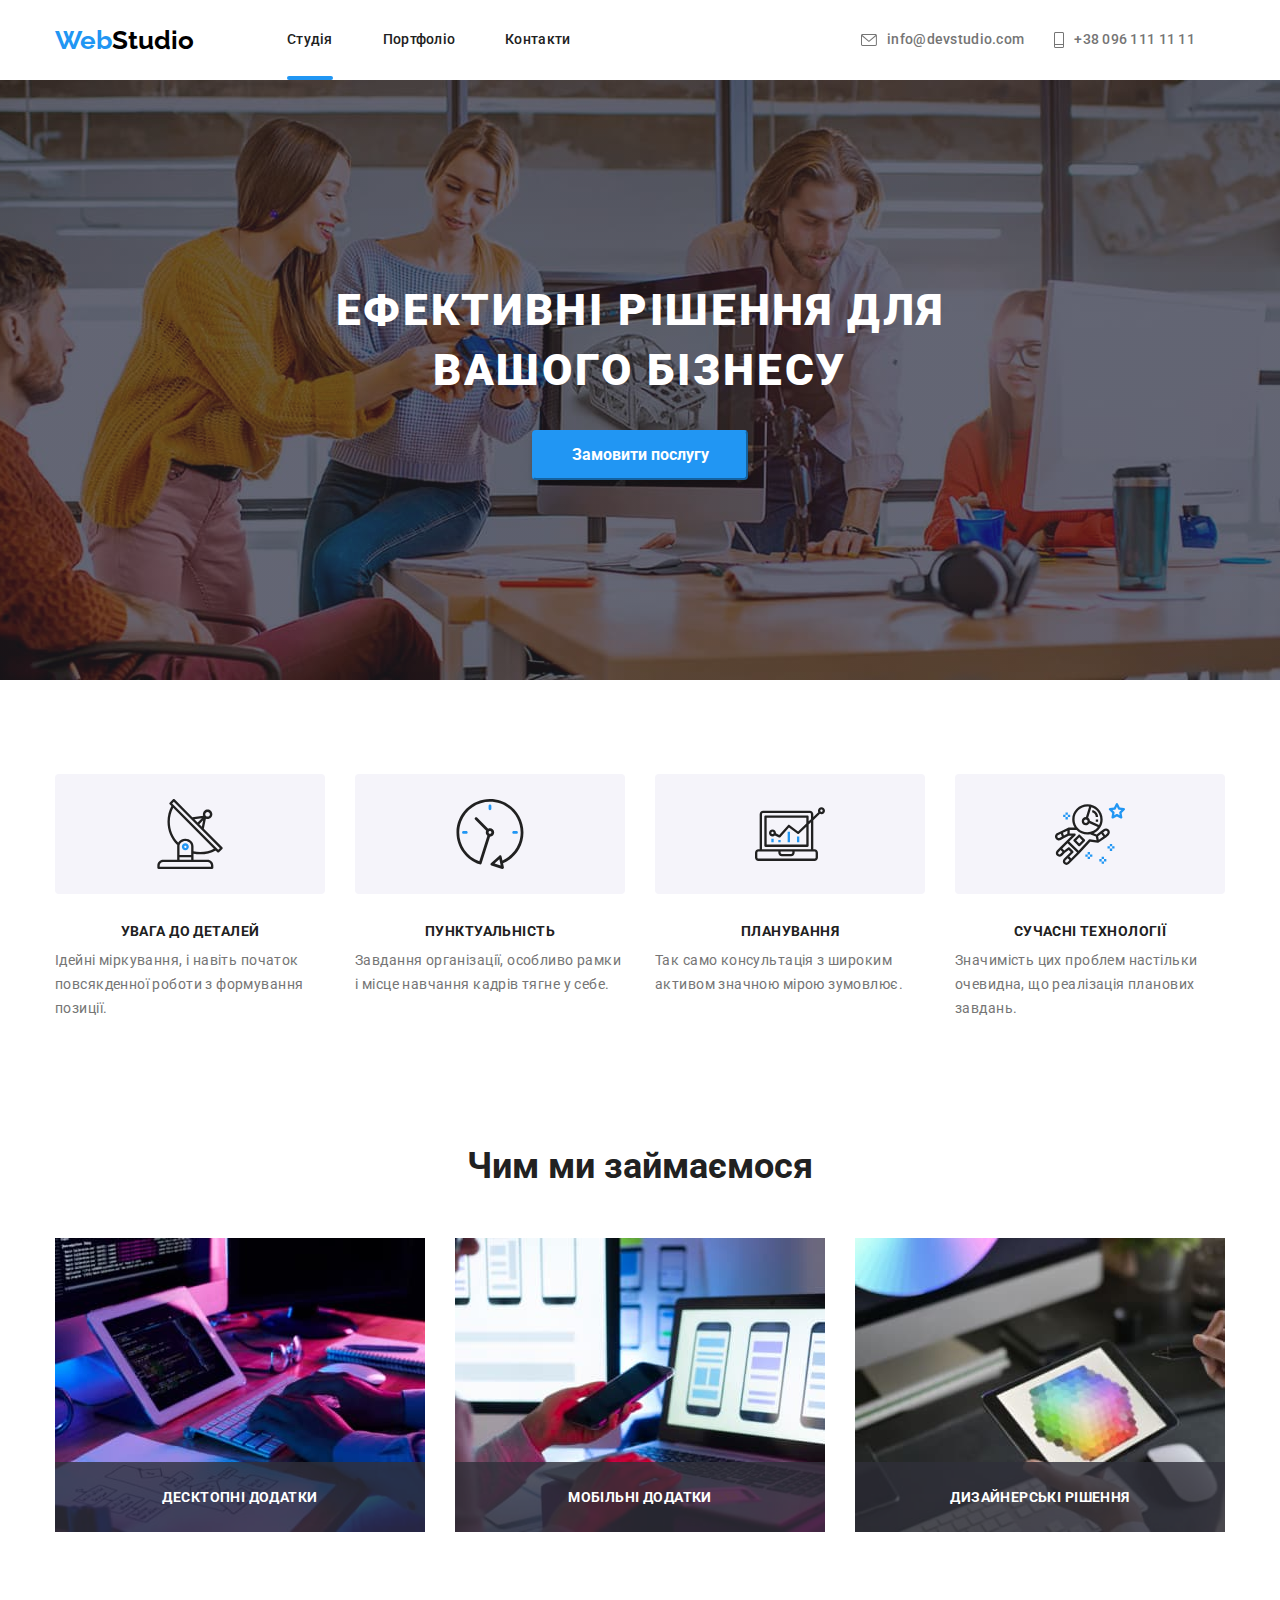
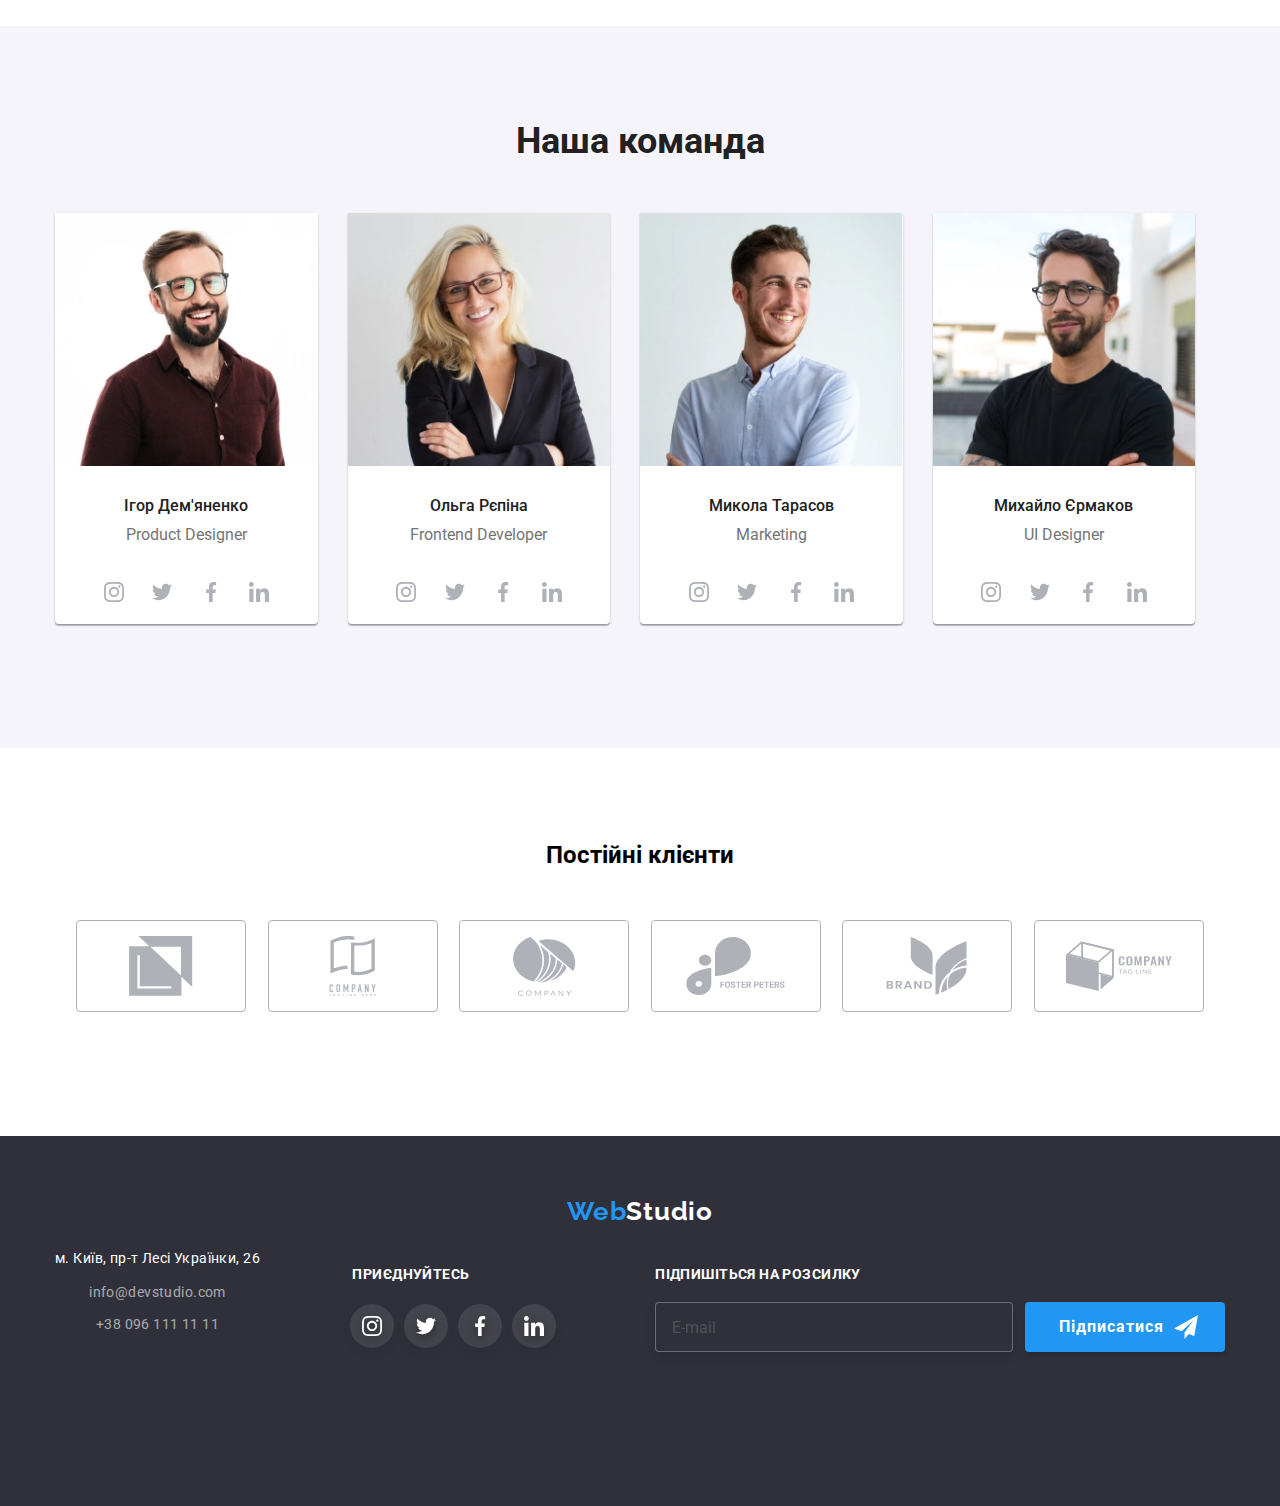
==== commit 1b9761a0: "commit 0.3 HW-8" ====
--- a/index.html
+++ b/index.html
@@ -86,7 +86,7 @@
               <a href=".html" class="mob-link">Контакти</a>
             </li>
           </ul>
-        </nav>
+        
 
           <ul class="mob-contacts">
           <li class="mob-contacts__item">
@@ -125,7 +125,6 @@
           </ul>
          </div>
         </div>
-      </div>
     </header>
 
     <main>
@@ -152,7 +151,7 @@
                     <label for="inputName" class="label"> Ім'я </label>
                     <div class="input-wrapper">
                       <input type="text" name="name" id="inputName" class="input field" required>
-                    <svg class="input-icon" width="18" heigh="18">
+                    <svg class="input-icon" width="18" height="18">
                       <use href="./images/icons.svg#icon-person"></use>
                     </svg>
                     </div>
@@ -160,7 +159,7 @@
                     <label for="inputTel" class="label"> Телефон </label>
                     <div class="input-wrapper">
                       <input type="tel" name="name" id="inputTel" class="input field" required>
-                      <svg class="input-icon" width="18" heigh="18">
+                      <svg class="input-icon" width="18" height="18">
                         <use href="./images/icons.svg#icon-phone"></use>
                       </svg>
                     </div>
@@ -168,7 +167,7 @@
                     <label for="inputEmail" class="label"> Пошта </label>
                     <div class="input-wrapper">
                       <input type="email" name="name" id="inputEmail" class="input field" required>
-                      <svg class="input-icon" width="18" heigh="18">
+                      <svg class="input-icon" width="18" height="18">
                         <use href="./images/icons.svg#icon-email"></use>
                       </svg>
                     </div>
@@ -181,7 +180,7 @@
                         <input type="checkbox" name="check" class="input-check">
 
                         <span class="check-wrapp">
-                        <svg class="check-icon" width="16" heigh="15">
+                        <svg class="check-icon" width="16" height="15">
                           <use href="./images/icons.svg#icon-check"></use>
                         </svg>
                         </span>
--- a/css/main.min.css
+++ b/css/main.min.css
@@ -1 +1 @@
-/*! modern-normalize v1.1.0 | MIT License | https://github.com/sindresorhus/modern-normalize */*,::after,::before{box-sizing:border-box}html{-moz-tab-size:4;tab-size:4}html{line-height:1.15;-webkit-text-size-adjust:100%}body{margin:0}body{font-family:system-ui,-apple-system,"Segoe UI",Roboto,Helvetica,Arial,sans-serif,"Apple Color Emoji","Segoe UI Emoji"}hr{height:0;color:inherit}abbr[title]{text-decoration:underline dotted}b,strong{font-weight:bolder}code,kbd,pre,samp{font-family:ui-monospace,SFMono-Regular,Consolas,"Liberation Mono",Menlo,monospace;font-size:1em}small{font-size:80%}sub,sup{font-size:75%;line-height:0;position:relative;vertical-align:baseline}sub{bottom:-0.25em}sup{top:-0.5em}table{text-indent:0;border-color:inherit}button,input,optgroup,select,textarea{font-family:inherit;font-size:100%;line-height:1.15;margin:0}button,select{text-transform:none}[type=button],[type=reset],[type=submit],button{-webkit-appearance:button}::-moz-focus-inner{border-style:none;padding:0}:-moz-focusring{outline:1px dotted ButtonText}:-moz-ui-invalid{box-shadow:none}legend{padding:0}progress{vertical-align:baseline}::-webkit-inner-spin-button,::-webkit-outer-spin-button{height:auto}[type=search]{-webkit-appearance:textfield;outline-offset:-2px}::-webkit-search-decoration{-webkit-appearance:none}::-webkit-file-upload-button{-webkit-appearance:button;font:inherit}summary{display:list-item}body,h1,h2,h3,h4,h5,h6,p,ul,ol,li{margin:0;padding:0}ul,li{list-style-type:none}:root{--bs-blue:#2196F3;--bs-dark:#212121;--bs-approx-grey:#757575;--bs-ghost-white:#F5F4FA;--bs-white:#FFFFFF}body{font-family:"Roboto",sans-serif;position:relative;background:#fff}.container{margin-left:auto;margin-right:auto;padding:0 15px;width:100%}@media screen and (min-width: 480px){.container{width:480px}}@media screen and (min-width: 768px){.container{width:768px}}@media screen and (min-width: 1200px){.container{width:1200px}}header{height:80px;background:#fff;display:flex}.inner{border:1px solid #ececec}.header-nav{display:flex}a{text-decoration:none}.logo{font-family:"Raleway",sans-serif;font-style:normal;font-weight:700;font-size:26px;line-height:1.2;text-decoration:none;padding-top:25px;padding-bottom:24px;margin-right:93px}.web{color:var(--bs-blue)}.studio{color:#000}.header-container{display:flex;margin:32px 344px 32px 0}.header-nav__list{display:flex}.header-nav__link{margin-right:50px;font-family:"Roboto",sans-serif;font-style:normal;font-weight:500;font-size:14px;line-height:1.1;letter-spacing:.02em;padding-top:32px;padding-bottom:32px}.link{text-decoration:none;color:var(--bs-dark)}.link:hover,.link:focus{color:var(--bs-blue)}.header-nav .link{position:relative;padding:32px 0}.header-nav .link::before,.header-nav .active::before{content:"";position:absolute;width:0;height:4px;border-radius:2px;bottom:-1px;left:0;background-color:var(--bs-blue);transition:width 250ms cubic-bezier(0.4, 0, 0.2, 1)}.header-nav .active::before{width:100%}.header-nav .link:hover::before,.header-nav .link:focus::before{width:100%}.active:visited{color:var(--bs-blue)}.header-inner{display:flex}.contacts{margin-left:auto}@media screen and (min-width: 480px)and (max-width: 767px){.contacts{display:flex}}@media screen and (min-width: 1200px){.contacts{display:flex}}@media screen and (min-width: 768px)and (max-width: 1199px){.contacts{padding-top:21px}}.contact-link{margin-right:30px;font-family:"Roboto",sans-serif;font-style:normal;font-weight:500;font-size:14px;line-height:1.1;letter-spacing:.02em;color:var(--bs-approx-grey);text-decoration:none;padding-top:32px;padding-bottom:32px;display:flex;flex-direction:row-reverse;transition:color 250ms cubic-bezier(0.4, 0, 0.2, 1)}.contact-link:hover,.contact-link:focus{color:var(--bs-blue)}@media screen and (min-width: 768px)and (max-width: 1199px){.contact-link{font-size:12px;line-height:14px;padding-bottom:7px;padding-top:0}}.contacts__item{color:var(--bs-approx-grey)}.contacts__icon{margin-right:10px;fill:currentColor;margin-bottom:auto;margin-top:auto}@media screen and (max-width: 767px){.header-nav,.contacts{display:none}}.burger{width:40px;height:40px;padding:0;margin-left:auto;display:flex;align-items:center;justify-content:center;border:none;cursor:pointer;position:relative;background-color:rgba(0,0,0,0)}@media screen and (min-width: 768px){.burger{display:none}}.burger__line{position:relative;display:block;width:100%;height:3px;background-color:var(--bs-blue)}.burger__line::after,.burger__line::before{position:absolute;content:"";background-color:var(--bs-blue);width:100%;height:3px;left:0}.burger__line::after{top:-15px}.burger__line::before{bottom:-15px}.mob-menu{position:fixed;right:0;top:0;height:100vh;width:100%;transform:translate(100%);background-color:#fff;transition:transform 250ms cubic-bezier(0.4, 0, 0.2, 1)}.mob-menu.is-open{transform:translate(0)}.mob-menu__body{position:relative;max-width:480px;width:100%;margin-left:auto;margin-right:auto;padding:0 10px}.mob-menu__close{position:absolute;right:0;top:0}.mob-menu__close:hover,.mob-menu__close:focus{color:var(--bs-blue)}.contacts-link{font-family:"Roboto";font-style:normal;font-weight:500;font-size:34px;line-height:40px;letter-spacing:.02em;color:#2196f3}.mob-contacts{margin-bottom:64px}.mob-contacts__item{display:flex;margin-bottom:32px;margin-left:40px}.contacts-mail{font-family:"Roboto";font-style:normal;font-weight:500;font-size:24px;line-height:28px;letter-spacing:.02em;color:#757575}.mob-link{font-family:"Roboto";font-style:normal;font-weight:500;font-size:40px;line-height:47px;letter-spacing:.02em;color:#212121}.mob-menu__link{margin-bottom:32px;margin-left:40px}.mob-menu__list{margin-top:48px;margin-bottom:306px}.link-mob{font-family:"Roboto";font-style:normal;font-weight:500;font-size:18px;line-height:22px;letter-spacing:.02em;color:#2196f3}.social-mob__link:not(:last-child){border-right:1px solid rgba(33,33,33,.2);padding-right:10px}.social-mob{display:flex;gap:10px;margin-left:40px}.banner{display:flex;top:80px;padding-bottom:60px}@media screen and (min-width: 768px){.banner{padding-bottom:60px}}@media screen and (min-width: 1200px){.banner{padding-bottom:94px}}.banner__box{margin-left:auto;margin-right:auto;padding:0 15px;width:100%}.banner-container{width:480px;margin-left:auto;margin-right:auto;padding:200px 0;background:linear-gradient(rgba(47, 48, 58, 0.4), rgba(47, 48, 58, 0.4)),url("../images/Header-480.jpg") no-repeat center/cover,#2f303a}@media screen and (min-width: 768px){.banner-container{width:768px}}@media screen and (min-width: 1200px){.banner-container{width:1200px}}@media(min-device-pixel-ratio: 2),(min-resolution: 192dpi),(min-resolution: 2dppx){.banner-container{background:linear-gradient(rgba(47, 48, 58, 0.4), rgba(47, 48, 58, 0.4)),url("../images/Header-480@2x.jpg") no-repeat center/cover,#2f303a}}@media screen and (min-width: 768px){.banner-container{background:linear-gradient(rgba(47, 48, 58, 0.4), rgba(47, 48, 58, 0.4)),url("../images/Header-768.jpg") no-repeat center/cover,#2f303a}}@media screen and (min-width: 768px)and (min-device-pixel-ratio: 2),screen and (min-width: 768px)and (min-resolution: 192dpi),screen and (min-width: 768px)and (min-resolution: 2dppx){.banner-container{background:linear-gradient(rgba(47, 48, 58, 0.4), rgba(47, 48, 58, 0.4)),url("../images/Header-768@2x.jpg") no-repeat center/cover,#2f303a}}@media screen and (min-width: 1200px){.banner-container{background:linear-gradient(rgba(47, 48, 58, 0.4), rgba(47, 48, 58, 0.4)),url("../images/Header-1200.jpg") no-repeat center/cover,#2f303a}}@media screen and (min-width: 1200px)and (min-device-pixel-ratio: 2),screen and (min-width: 1200px)and (min-resolution: 192dpi),screen and (min-width: 1200px)and (min-resolution: 2dppx){.banner-container{background:linear-gradient(rgba(47, 48, 58, 0.4), rgba(47, 48, 58, 0.4)),url("../images/Header-1200@2x.jpg") no-repeat center/cover,#2f303a}}.hero{margin-left:auto;margin-right:auto}@media screen and (min-width: 768px){.hero{width:360px}}@media screen and (min-width: 1200px){.hero{width:696px}}.banner-title{font-family:"Roboto",sans-serif;font-style:normal;font-weight:900;font-size:26px;line-height:42px;text-align:center;letter-spacing:.06em;text-transform:uppercase;color:var(--bs-white);margin-bottom:30px}@media screen and (min-width: 1200px){.banner-title{font-size:44px;line-height:60px}}.banner-btn{background:var(--bs-blue);box-shadow:0px 4px 4px rgba(0,0,0,.15);border-radius:4px;border-color:var(--bs-blue);color:var(--bs-white);font-family:"Roboto",sans-serif;font-style:normal;font-weight:700;font-size:16px;line-height:1.9;align-items:center;text-align:center;cursor:pointer;width:216px;height:50px;margin-right:auto;display:flex;margin-left:auto;justify-content:center;transition:color 250ms cubic-bezier(0.4, 0, 0.2, 1)}.banner-btn:hover,.banner-btn:focus{color:var(--bs-white);background:#188ce8}.peculiarities-title{display:none}.feature__list{margin-bottom:118px;margin-top:94px}@media screen and (min-width: 768px){.feature__list{display:flex;flex-wrap:wrap;justify-content:space-between}}@media screen and (min-width: 1200px){.feature__list{display:flex;justify-content:center;flex-wrap:nowrap}}.item-icon{width:450px;margin-bottom:30px}@media screen and (min-width: 768px){.item-icon{width:354px}}@media screen and (min-width: 1200px){.item-icon{width:270px;margin-right:30px}}.feature-title{font-family:"Roboto",sans-serif;font-style:normal;font-weight:700;font-size:14px;line-height:1.1;letter-spacing:.03em;text-transform:uppercase;color:var(--bs-dark);margin-bottom:10px;width:450px;display:flex;justify-content:center}@media screen and (min-width: 768px){.feature-title{width:354px}}@media screen and (min-width: 1200px){.feature-title{width:270px;margin-right:30px}}.description-title{font-family:"Roboto",sans-serif;font-size:14px;line-height:1.7;letter-spacing:.03em;color:var(--bs-approx-grey);width:450px}@media screen and (min-width: 768px){.description-title{width:354px}}@media screen and (min-width: 1200px){.description-title{width:270px;margin-right:30px}}.row-img{display:flex;justify-content:center}@media screen and (min-width: 1200px){.row-img{justify-content:flex-start}}.peculiarities__icon{background:#f5f4fa;color:212121;border-radius:4px;margin-bottom:30px;display:flex;justify-content:center;width:450px;height:120px}@media screen and (min-width: 768px){.peculiarities__icon{width:354px}}@media screen and (min-width: 1200px){.peculiarities__icon{width:270px;margin-right:30px}}.medium__icon{margin:auto;fill:currentColor}.peculiarities{padding-bottom:60px}@media screen and (min-width: 768px){.peculiarities{padding-bottom:60px}}@media screen and (min-width: 1200px){.peculiarities{padding-bottom:94px}}.doing{padding-bottom:94px}@media screen and (min-width: 480px)and (max-width: 1199px){.doing{display:none}}@media screen and (min-width: 768px)and (max-width: 1199px){.doing{display:none}}.overlay-text{font-family:"Roboto";font-style:normal;font-weight:700;font-size:14px;line-height:16px;text-align:center;letter-spacing:.03em;text-transform:uppercase;color:#fff;display:flex;justify-content:center;margin:27px 0}.box-title{font-family:"Roboto",sans-serif;font-style:normal;font-weight:700;font-size:36px;line-height:1.2;text-align:center;color:var(--bs-dark);display:flex;justify-content:center;margin-bottom:50px}.box{display:flex}img{display:block;max-width:100%;height:auto}.img-applications{width:370px;height:294px;left:215px;top:1108px;margin-right:30px}.img-phone{width:370px;height:294px;left:615px;top:1108px;margin-right:30px}.img-design{width:370px;height:294px;left:1015px;top:1108px}.overlay-link{position:relative;margin:0 auto}.overlay-box{position:absolute;bottom:0;left:0;width:370px;height:70px;background:rgba(47,48,58,.8)}.team{background:var(--bs-ghost-white);padding-bottom:60px}@media screen and (min-width: 768px){.team{padding-bottom:60px}}@media screen and (min-width: 1200px){.team{padding-bottom:94px}}.team-title{font-family:"Roboto",sans-serif;font-style:normal;font-weight:700;font-size:36px;line-height:1.2;text-align:center;color:var(--bs-dark);left:668px;padding-bottom:50px;padding-top:94px}@media screen and (min-width: 768px)and (max-width: 1199px){.team-row{display:flex;flex-wrap:wrap;justify-content:space-between}}@media screen and (min-width: 1200px){.team-row{display:flex}}.team-card{width:450px;margin-bottom:30px;background:var(--bs-white);box-shadow:0px 1px 3px rgba(0,0,0,.12),0px 1px 1px rgba(0,0,0,.14),0px 2px 1px rgba(0,0,0,.2);border-radius:0px 0px 4px 4px}@media screen and (min-width: 768px){.team-card{width:354px}}@media screen and (min-width: 1200px){.team-card{width:270px;margin-right:30px}}.social-group{display:flex;justify-content:space-evenly;fill:#afb1b8;padding:10px 32px}.name{font-family:"Roboto",sans-serif;font-style:normal;font-weight:500;font-size:16px;line-height:1.2;text-align:center;color:var(--bs-dark);margin-top:30px;margin-bottom:10px}.profession{font-family:"Roboto",sans-serif;font-size:16px;line-height:1.2;text-align:center;color:var(--bs-approx-grey);margin-bottom:16px}.img-card{margin:auto}.clients{padding-bottom:60px}@media screen and (min-width: 768px){.clients{padding-bottom:60px}}@media screen and (min-width: 1200px){.clients{padding-bottom:94px}}.clients-title{display:flex;justify-content:center;margin-top:94px;margin-bottom:50px}.clients-item{display:flex;justify-content:space-evenly;color:#afb1b8;flex-wrap:wrap}@media screen and (min-width: 768px){.clients-item{display:flex;color:#afb1b8;flex-wrap:wrap;justify-content:center}}@media screen and (min-width: 1200px){.clients-item{display:flex;justify-content:space-evenly;color:#afb1b8}}.client-icon{box-sizing:border-box;margin:auto;fill:currentColor}.clients-link{border:1px solid #afb1b8;border-radius:4px;width:170px;height:92px;text-align:center;box-sizing:border-box;display:flex;transition:color 250ms cubic-bezier(0.4, 0, 0.2, 1);margin-bottom:30px}.clients-link:hover,.clients-link:focus{background-color:#fff;color:#2196f3;cursor:pointer;border-color:#2196f3}@media screen and (min-width: 768px)and (max-width: 1199px){.clients-link{margin-right:30px}}.link-svg{width:44px;height:44px;border-radius:50%;color:#afb1b8;display:flex;justify-content:center;align-items:center;transition:color 250ms cubic-bezier(0.4, 0, 0.2, 1)}.link-svg:hover,.link-svg:focus{background-color:#2196f3;color:#fff}.instagram,.twitter,.facebook,.linkedin{fill:currentColor}footer{background:#2f303a}.address-container{padding-top:60px}@media screen and (min-width: 768px){.address-container{padding-bottom:60px}}@media screen and (min-width: 1200px){.address-container{padding-bottom:94px}}@media screen and (min-width: 768px){address{display:flex;justify-content:flex-start}}.address{font-style:normal;margin-top:20px}.logo-address{font-family:"Raleway",sans-serif;font-style:normal;font-weight:700;font-size:24px;line-height:28px;text-align:center;letter-spacing:.03em;color:var(--bs-blue);text-decoration:none}@media screen and (min-width: 480px)and (max-width: 1199px){.logo-address{display:flex;justify-content:center}}@media screen and (min-width: 768px){.logo-address{display:flex}}@media screen and (min-width: 1200px){.logo-address{font-size:26px;line-height:31px}}@media screen and (min-width: 768px)and (max-width: 1199px){.footer-content{display:flex;justify-content:space-evenly}}.address-map,.footer-mail{margin-bottom:8px}@media screen and (min-width: 480px)and (max-width: 1199px){.address-map,.footer-mail{display:flex;justify-content:center}}@media screen and (min-width: 1200px){.address-map,.footer-mail{margin-bottom:9px}}@media screen and (min-width: 480px)and (max-width: 1199px){.footer-tell{margin-bottom:60px;display:flex;justify-content:center}}.studio-footer{color:var(--bs-white)}.maps{font-family:"Roboto",sans-serif;font-size:14px;line-height:1.7;letter-spacing:.03em;color:var(--bs-white);text-decoration:none;transition:color 250ms cubic-bezier(0.4, 0, 0.2, 1)}.maps:hover,.maps:focus{color:var(--bs-blue)}.address-mail{font-family:"Roboto",sans-serif;font-size:14px;line-height:24px;letter-spacing:.03em;color:rgba(255,255,255,.6);text-decoration:none;transition:color 250ms cubic-bezier(0.4, 0, 0.2, 1)}.address-mail:hover,.address-mail:focus{color:var(--bs-blue)}.address-tell{font-family:"Roboto",sans-serif;font-size:14px;line-height:1.7;letter-spacing:.03em;color:rgba(255,255,255,.6);text-decoration:none;transition:color 250ms cubic-bezier(0.4, 0, 0.2, 1)}.address-tell:hover,.address-tell:focus{color:var(--bs-blue)}@media screen and (min-width: 480px)and (max-width: 1199px){.send-button{display:flex;justify-content:center;padding-bottom:60px}}@media screen and (min-width: 480px)and (max-width: 1199px){.footer-wrapper{display:flex;justify-content:center;margin-bottom:20px}}.form-footer{font-family:"Roboto";font-style:normal;font-weight:700;font-size:14px;line-height:16px;letter-spacing:.03em;text-transform:uppercase;color:#fff;display:flex}@media screen and (min-width: 480px)and (max-width: 1199px){.form-footer{justify-content:center;margin-bottom:20px}}@media screen and (min-width: 1200px){.form-footer{justify-content:space-around;margin:-82px 0px 20px 236px}}@media screen and (min-width: 1200px){.check-email{display:flex;justify-content:flex-end}}.field-footer{width:450px;height:50px;border:1px solid rgba(255,255,255,.3);filter:drop-shadow(0px 4px 4px rgba(0, 0, 0, 0.15));border-radius:4px;background:#2f303a;padding-left:16px;color:rgba(255,255,255,.6);transition:color 250ms cubic-bezier(0.4, 0, 0.2, 1)}.field-footer:hover,.field-footer:focus{cursor:pointer}@media screen and (min-width: 1200px){.field-footer{width:358px}}.social-address{color:#fff}@media screen and (min-width: 1200px){.social-address{display:flex;justify-content:center;margin:-130px 0px 0px -372px}}.groups{display:flex}@media screen and (min-width: 480px){.groups{justify-content:center;margin-bottom:60px}}@media screen and (min-width: 1200px){.groups{margin:38px 0px 0px -120px}}.group-tittle{font-family:"Roboto";font-style:normal;font-weight:700;font-size:14px;line-height:16px;letter-spacing:.03em;text-transform:uppercase;display:flex;justify-content:center;margin-bottom:20px}.footer-insta,.footer-twit,.footer-fac{margin-right:10px}.icons{fill:currentColor}.link-svg__icons{width:44px;height:44px;border-radius:50%;background:rgba(255,255,255,.1);color:#fff;filter:drop-shadow(0px 4px 4px rgba(0, 0, 0, 0.25)) drop-shadow(0px 4px 4px rgba(0, 0, 0, 0.25));display:flex;justify-content:center;align-items:center;transition:color 250ms cubic-bezier(0.4, 0, 0.2, 1)}.link-svg__icons:hover,.link-svg__icons:focus{background-color:#2196f3;color:#fff;transition:color 250ms cubic-bezier(0.4, 0, 0.2, 1)}.backdrop{position:fixed;top:0;left:0;right:0;bottom:0;overflow-y:auto;overflow-x:hidden;width:100%;height:100%;z-index:10;background-color:rgba(0,0,0,.2);transition:visibility 250ms cubic-bezier(0.4, 0, 0.2, 1),opacity 250ms cubic-bezier(0.4, 0, 0.2, 1)}.backdrop.is-hidden{visibility:hidden;opacity:0;pointer-events:none}.modal{position:absolute;width:528px;padding:40px;background:#fff;box-shadow:0px 1px 3px rgba(0,0,0,.12),0px 1px 1px rgba(0,0,0,.14),0px 2px 1px rgba(0,0,0,.2);border-radius:4px;left:50%;top:50%;transform:translate(-50%, -50%)}@media screen and (min-width: 480px)and (max-width: 1199px){.modal{width:450px}}.close{position:absolute;width:30px;height:30px;right:8px;top:8px;border-radius:50%;background-color:#fff;border:1px solid rgba(0,0,0,.1);display:flex;align-items:center;justify-content:center;padding:0;cursor:pointer;outline:none}.close:hover .close-img,.close:focus .close-img{fill:#2196f3}.close-img{margin:auto;transition:fill 250ms cubic-bezier(0.4, 0, 0.2, 1)}.form-title{margin-bottom:12px;font-family:"Roboto";font-style:normal;font-weight:700;font-size:20px;line-height:23px;text-align:center;letter-spacing:.03em;color:#212121}.label{display:block;padding-bottom:4px;font-family:"Roboto";font-style:normal;font-weight:400;font-size:12px;line-height:14px;letter-spacing:.01em;color:#757575}.input-wrapper{position:relative;margin-bottom:10px}.input-icon{position:absolute;left:12px;top:50%;transform:translateY(-50%)}.input{border:1px solid rgba(33,33,33,.2);padding:12px 16px;border-radius:4px;width:100%;height:40px;outline:none;font-size:12px;line-height:14px;letter-spacing:.01em;color:#212121;transition:color 250ms cubic-bezier(0.4, 0, 0.2, 1)}.input-icon{transition:fill 250ms cubic-bezier(0.4, 0, 0.2, 1)}.input:focus{border-color:#2196f3}.input:focus+.input-icon{fill:#2196f3}.field{padding-left:45px}input::placeholder{color:rgba(117,117,117,.5)}.form-button{display:block;margin:0 auto;padding:10px 52px;font-family:"Roboto";font-style:normal;font-weight:700;font-size:16px;line-height:30px;letter-spacing:.06em;cursor:pointer;color:#fff;width:200px;height:50px;border:#2196f3;background:#2196f3;box-shadow:0px 4px 4px rgba(0,0,0,.15);border-radius:4px}.textarea{height:120px;resize:none;margin-bottom:20px}.check-label{position:relative;display:flex;align-items:center;margin-bottom:40px;color:#757575}@media screen and (min-width: 480px)and (max-width: 1199px){.check-label{font-weight:400;font-size:12px;line-height:14px}}@media screen and (min-width: 1200px){.check-label{justify-content:center}}.check-wrapp{display:block;border:2px solid #212121;border-radius:2px;width:16px;height:15px;margin-right:7px}.input-check{position:absolute;bottom:0;left:0;width:0;opacity:0;height:0}.input-check:checked+.check-wrapp{border:none}.input-check:checked+.check-wrapp .check-icon{opacity:1}.check-link{margin-left:7px;text-decoration-line:underline;color:#2196f3}.check-icon{opacity:0;width:16px;height:15px}.button-send{width:200px;height:50px;border:#2196f3;background:#2196f3;box-shadow:0px 4px 4px rgba(0,0,0,.15);border-radius:4px;margin-left:12px;transition:color 250ms cubic-bezier(0.4, 0, 0.2, 1);cursor:pointer}.button-send:hover,.button-send:focus{color:var(--bs-white);background:#188ce8}.send{font-family:"Roboto";font-style:normal;font-weight:700;font-size:16px;line-height:30px;display:flex;align-items:center;margin-left:28px;letter-spacing:.06em;color:var(--bs-white)}.icon-send{margin-left:10px}.portfolio{padding-bottom:94px}.btn-section{padding-top:94px}.btn-1{width:73px;height:38px}.btn-2{width:125px;height:38px}.btn-3{width:112px;height:38px}.btn-4{width:103px;height:38px}.btn-5{width:130px;height:38px}.hidden{display:none}.btn-list{display:flex;justify-content:center;margin-bottom:50px}.btn__row{border:var(--bs-ghost-white);background:var(--bs-ghost-white);border-radius:4px;font-family:"Roboto",sans-serif;font-style:normal;font-weight:500;font-size:16px;line-height:1.6;text-align:center;letter-spacing:.03em;color:var(--bs-dark);cursor:pointer;transition:color 250ms cubic-bezier(0.4, 0, 0.2, 1)}.btn__row:hover,.btn__row:focus{color:var(--bs-white);background:var(--bs-blue);filter:drop-shadow(0px 4px 4px rgba(0, 0, 0, 0.25))}.btn-active{margin-right:8px}.project-row{display:flex;flex-wrap:wrap;gap:30px}.name-box{border:1px solid #eee;border-top:0;padding-bottom:20px}.project-link{display:block;transition:color 250ms cubic-bezier(0.4, 0, 0.2, 1)}.project-link:hover{box-shadow:0px 1px 1px rgba(0,0,0,.12),0px 4px 4px rgba(0,0,0,.06),1px 4px 6px rgba(0,0,0,.16)}.project-link:focus{box-shadow:0px 1px 1px rgba(0,0,0,.12),0px 4px 4px rgba(0,0,0,.06),1px 4px 6px rgba(0,0,0,.16);transition:color 250ms cubic-bezier(0.4, 0, 0.2, 1)}.name-project{font-family:"Roboto",sans-serif;font-style:normal;font-weight:700;font-size:18px;line-height:2;letter-spacing:.06em;color:var(--bs-dark);margin:20px 0px 4px 24px}.profession-project{font-family:"Roboto",sans-serif;font-size:16px;line-height:1.9;letter-spacing:.03em;color:var(--bs-approx-grey);margin:4px 0px 0px 24px}.overlay-img{position:relative;overflow:hidden}.overlay-project{background:rgba(33,150,243,.9);padding:63px 24px;position:absolute;bottom:0;top:0;transform:translateY(100%);height:100%;width:100%;transition:transform 250ms cubic-bezier(0.4, 0, 0.2, 1)}.project-link:hover .overlay-project,.project-link:focus .overlay-project{transform:translateY(0)}.overlay-desc{font-family:"Roboto";font-style:normal;font-weight:400;font-size:18px;line-height:28px;letter-spacing:.03em;color:#fff}/*# sourceMappingURL=main.min.css.map */+/*! modern-normalize v1.1.0 | MIT License | https://github.com/sindresorhus/modern-normalize */*,::after,::before{box-sizing:border-box}html{-moz-tab-size:4;tab-size:4}html{line-height:1.15;-webkit-text-size-adjust:100%}body{margin:0}body{font-family:system-ui,-apple-system,"Segoe UI",Roboto,Helvetica,Arial,sans-serif,"Apple Color Emoji","Segoe UI Emoji"}hr{height:0;color:inherit}abbr[title]{text-decoration:underline dotted}b,strong{font-weight:bolder}code,kbd,pre,samp{font-family:ui-monospace,SFMono-Regular,Consolas,"Liberation Mono",Menlo,monospace;font-size:1em}small{font-size:80%}sub,sup{font-size:75%;line-height:0;position:relative;vertical-align:baseline}sub{bottom:-0.25em}sup{top:-0.5em}table{text-indent:0;border-color:inherit}button,input,optgroup,select,textarea{font-family:inherit;font-size:100%;line-height:1.15;margin:0}button,select{text-transform:none}[type=button],[type=reset],[type=submit],button{-webkit-appearance:button}::-moz-focus-inner{border-style:none;padding:0}:-moz-focusring{outline:1px dotted ButtonText}:-moz-ui-invalid{box-shadow:none}legend{padding:0}progress{vertical-align:baseline}::-webkit-inner-spin-button,::-webkit-outer-spin-button{height:auto}[type=search]{-webkit-appearance:textfield;outline-offset:-2px}::-webkit-search-decoration{-webkit-appearance:none}::-webkit-file-upload-button{-webkit-appearance:button;font:inherit}summary{display:list-item}body,h1,h2,h3,h4,h5,h6,p,ul,ol,li{margin:0;padding:0}ul,li{list-style-type:none}:root{--bs-blue:#2196F3;--bs-dark:#212121;--bs-approx-grey:#757575;--bs-ghost-white:#F5F4FA;--bs-white:#FFFFFF}body{font-family:"Roboto",sans-serif;position:relative;background:#fff}.container{margin-left:auto;margin-right:auto;padding:0 15px;width:100%}@media screen and (min-width: 480px){.container{width:480px}}@media screen and (min-width: 768px){.container{width:768px}}@media screen and (min-width: 1200px){.container{width:1200px}}header{height:80px;background:#fff;display:flex}.inner{border:1px solid #ececec}.header-nav{display:flex}a{text-decoration:none}.logo{font-family:"Raleway",sans-serif;font-style:normal;font-weight:700;font-size:26px;line-height:1.2;text-decoration:none;padding-top:25px;padding-bottom:24px;margin-right:93px}.web{color:var(--bs-blue)}.studio{color:#000}.header-container{display:flex;margin:32px 344px 32px 0}.header-nav__list{display:flex}.header-nav__link{margin-right:50px;font-family:"Roboto",sans-serif;font-style:normal;font-weight:500;font-size:14px;line-height:1.1;letter-spacing:.02em;padding-top:32px;padding-bottom:32px}.link{text-decoration:none;color:var(--bs-dark)}.link:hover,.link:focus{color:var(--bs-blue)}.header-nav .link{position:relative;padding:32px 0}.header-nav .link::before,.header-nav .active::before{content:"";position:absolute;width:0;height:4px;border-radius:2px;bottom:-1px;left:0;background-color:var(--bs-blue);transition:width 250ms cubic-bezier(0.4, 0, 0.2, 1)}.header-nav .active::before{width:100%}.header-nav .link:hover::before,.header-nav .link:focus::before{width:100%}.active:visited{color:var(--bs-blue)}.header-inner{display:flex}.contacts{margin-left:auto}@media screen and (min-width: 480px)and (max-width: 767px){.contacts{display:flex}}@media screen and (min-width: 1200px){.contacts{display:flex}}@media screen and (min-width: 768px)and (max-width: 1199px){.contacts{padding-top:21px}}.contact-link{margin-right:30px;font-family:"Roboto",sans-serif;font-style:normal;font-weight:500;font-size:14px;line-height:1.1;letter-spacing:.02em;color:var(--bs-approx-grey);text-decoration:none;padding-top:32px;padding-bottom:32px;display:flex;flex-direction:row-reverse;transition:color 250ms cubic-bezier(0.4, 0, 0.2, 1)}.contact-link:hover,.contact-link:focus{color:var(--bs-blue)}@media screen and (min-width: 768px)and (max-width: 1199px){.contact-link{font-size:12px;line-height:14px;padding-bottom:7px;padding-top:0}}.contacts__item{color:var(--bs-approx-grey)}.contacts__icon{margin-right:10px;fill:currentColor;margin-bottom:auto;margin-top:auto}@media screen and (max-width: 767px){.header-nav,.contacts{display:none}}.burger{width:40px;height:40px;padding:0;margin-left:auto;display:flex;align-items:center;justify-content:center;border:none;cursor:pointer;position:relative;background-color:rgba(0,0,0,0)}@media screen and (min-width: 768px){.burger{display:none}}.burger__line{position:relative;display:block;width:100%;height:3px;background-color:var(--bs-blue)}.burger__line::after,.burger__line::before{position:absolute;content:"";background-color:var(--bs-blue);width:100%;height:3px;left:0}.burger__line::after{top:-15px}.burger__line::before{bottom:-15px}.mob-menu{position:fixed;right:0;top:0;height:100vh;width:100%;transform:translate(100%);background-color:#fff;transition:transform 250ms cubic-bezier(0.4, 0, 0.2, 1)}.mob-menu.is-open{transform:translate(0)}.mob-menu__body{position:relative;max-width:480px;width:100%;margin-left:auto;margin-right:auto;padding:0 10px}.mob-menu__close{position:absolute;right:0;top:0}.mob-menu__close:hover,.mob-menu__close:focus{color:var(--bs-blue)}.contacts-link{font-family:"Roboto";font-style:normal;font-weight:500;font-size:34px;line-height:40px;letter-spacing:.02em;color:#2196f3}.mob-contacts{margin-bottom:64px}.mob-contacts__item{display:flex;margin-bottom:32px;margin-left:40px}@media screen and (min-width: 320px){.mob-contacts__item{margin-left:0;justify-content:center}}.contacts-mail{font-family:"Roboto";font-style:normal;font-weight:500;font-size:24px;line-height:28px;letter-spacing:.02em;color:#757575}.mob-link{font-family:"Roboto";font-style:normal;font-weight:500;font-size:40px;line-height:47px;letter-spacing:.02em;color:#212121}.mob-menu__link{margin-bottom:32px;margin-left:40px}.mob-menu__list{margin-top:48px;margin-bottom:306px}.link-mob{font-family:"Roboto";font-style:normal;font-weight:500;font-size:18px;line-height:22px;letter-spacing:.02em;color:#2196f3}.social-mob__link:not(:last-child){border-right:1px solid rgba(33,33,33,.2);padding-right:10px}.social-mob{display:flex;gap:10px;margin-left:40px}@media screen and (min-width: 320px){.social-mob{margin-left:0;flex-wrap:wrap;justify-content:center}}.banner{display:flex;top:80px;padding-bottom:60px}@media screen and (min-width: 768px){.banner{padding-bottom:60px}}@media screen and (min-width: 1200px){.banner{padding-bottom:94px}}.banner__box{margin-left:auto;margin-right:auto;padding:0 15px;width:100%}@media screen and (min-width: 1200px){.banner__box{padding:0}}.banner-container{width:480px;margin-left:auto;margin-right:auto;padding:200px 0;display:block;max-width:100%;background:linear-gradient(rgba(47, 48, 58, 0.4), rgba(47, 48, 58, 0.4)),url("../images/banner.jpg") no-repeat center/cover,#2f303a}@media screen and (min-width: 768px){.banner-container{width:768px}}@media screen and (min-width: 1200px){.banner-container{width:1600px}}@media(min-device-pixel-ratio: 2),(min-resolution: 192dpi),(min-resolution: 2dppx){.banner-container{background:linear-gradient(rgba(47, 48, 58, 0.4), rgba(47, 48, 58, 0.4)),url("../images/Header-480@2x.jpg") no-repeat center/cover,#2f303a}}@media screen and (min-width: 768px){.banner-container{background:linear-gradient(rgba(47, 48, 58, 0.4), rgba(47, 48, 58, 0.4)),url("../images/Header-768.jpg") no-repeat center/cover,#2f303a}}@media screen and (min-width: 768px)and (min-device-pixel-ratio: 2),screen and (min-width: 768px)and (min-resolution: 192dpi),screen and (min-width: 768px)and (min-resolution: 2dppx){.banner-container{background:linear-gradient(rgba(47, 48, 58, 0.4), rgba(47, 48, 58, 0.4)),url("../images/Header-768@2x.jpg") no-repeat center/cover,#2f303a}}@media screen and (min-width: 1200px){.banner-container{background:linear-gradient(rgba(47, 48, 58, 0.4), rgba(47, 48, 58, 0.4)),url("../images/Header-1200.jpg") no-repeat center/cover,#2f303a}}@media screen and (min-width: 1200px)and (min-device-pixel-ratio: 2),screen and (min-width: 1200px)and (min-resolution: 192dpi),screen and (min-width: 1200px)and (min-resolution: 2dppx){.banner-container{background:linear-gradient(rgba(47, 48, 58, 0.4), rgba(47, 48, 58, 0.4)),url("../images/Header-1200@2x.jpg") no-repeat center/cover,#2f303a}}.hero{margin-left:auto;margin-right:auto}@media screen and (min-width: 768px){.hero{width:360px}}@media screen and (min-width: 1200px){.hero{width:696px}}.banner-title{font-family:"Roboto",sans-serif;font-style:normal;font-weight:900;font-size:26px;line-height:42px;text-align:center;letter-spacing:.06em;text-transform:uppercase;color:var(--bs-white);margin-bottom:30px}@media screen and (min-width: 1200px){.banner-title{font-size:44px;line-height:60px}}.banner-btn{background:var(--bs-blue);box-shadow:0px 4px 4px rgba(0,0,0,.15);border-radius:4px;border-color:var(--bs-blue);color:var(--bs-white);font-family:"Roboto",sans-serif;font-style:normal;font-weight:700;font-size:16px;line-height:1.9;align-items:center;text-align:center;cursor:pointer;width:216px;height:50px;margin-right:auto;display:flex;margin-left:auto;justify-content:center;transition:color 250ms cubic-bezier(0.4, 0, 0.2, 1)}.banner-btn:hover,.banner-btn:focus{color:var(--bs-white);background:#188ce8}.peculiarities-title{display:none}@media screen and (min-width: 768px){.feature__list{display:flex;flex-wrap:wrap;justify-content:space-between}}@media screen and (min-width: 1200px){.feature__list{display:flex;justify-content:center;flex-wrap:nowrap}}.item-icon{width:450px;margin-bottom:30px}@media screen and (min-width: 320px){.item-icon{width:290px}}@media screen and (min-width: 768px){.item-icon{width:354px}}@media screen and (min-width: 1200px){.item-icon{width:270px;margin-right:30px}}.feature-title{font-family:"Roboto",sans-serif;font-style:normal;font-weight:700;font-size:14px;line-height:1.1;letter-spacing:.03em;text-transform:uppercase;color:var(--bs-dark);margin-bottom:10px;width:450px;display:flex;justify-content:center}@media screen and (min-width: 320px){.feature-title{width:290px}}@media screen and (min-width: 768px){.feature-title{width:354px}}@media screen and (min-width: 1200px){.feature-title{width:270px;margin-right:30px}}.description-title{font-family:"Roboto",sans-serif;font-size:14px;line-height:1.7;letter-spacing:.03em;color:var(--bs-approx-grey);width:450px}@media screen and (min-width: 320px){.description-title{width:290px}}@media screen and (min-width: 768px){.description-title{width:354px}}@media screen and (min-width: 1200px){.description-title{width:270px;margin-right:30px}}.row-img{display:flex;justify-content:center}@media screen and (min-width: 1200px){.row-img{justify-content:flex-start}}.peculiarities__icon{background:#f5f4fa;color:212121;border-radius:4px;margin-bottom:30px;display:flex;justify-content:center;width:450px;height:120px}@media screen and (min-width: 320px){.peculiarities__icon{width:290px}}@media screen and (min-width: 768px){.peculiarities__icon{width:354px}}@media screen and (min-width: 1200px){.peculiarities__icon{width:270px;margin-right:30px}}.medium__icon{margin:auto;fill:currentColor}.peculiarities{padding-bottom:60px}@media screen and (min-width: 768px){.peculiarities{padding-bottom:60px}}@media screen and (min-width: 1200px){.peculiarities{padding-bottom:94px}}.doing{padding-bottom:94px}@media screen and (min-width: 320px)and (max-width: 1199px){.doing{display:none}}@media screen and (min-width: 480px)and (max-width: 1199px){.doing{display:none}}@media screen and (min-width: 768px)and (max-width: 1199px){.doing{display:none}}.overlay-text{font-family:"Roboto";font-style:normal;font-weight:700;font-size:14px;line-height:16px;text-align:center;letter-spacing:.03em;text-transform:uppercase;color:#fff;display:flex;justify-content:center;margin:27px 0}.box-title{font-family:"Roboto",sans-serif;font-style:normal;font-weight:700;font-size:36px;line-height:1.2;text-align:center;color:var(--bs-dark);display:flex;justify-content:center;margin-bottom:50px}.box{display:flex}img{display:block;max-width:100%;height:auto}.img-applications{width:370px;height:294px;left:215px;top:1108px;margin-right:30px}.img-phone{width:370px;height:294px;left:615px;top:1108px;margin-right:30px}.img-design{width:370px;height:294px;left:1015px;top:1108px}.overlay-link{position:relative;margin:0 auto}.overlay-box{position:absolute;bottom:0;left:0;width:370px;height:70px;background:rgba(47,48,58,.8)}.team{background:var(--bs-ghost-white);padding-bottom:60px}@media screen and (min-width: 768px){.team{padding-bottom:60px}}@media screen and (min-width: 1200px){.team{padding-bottom:94px}}.team-title{font-family:"Roboto",sans-serif;font-style:normal;font-weight:700;font-size:36px;line-height:1.2;text-align:center;color:var(--bs-dark);left:668px;padding-bottom:50px;padding-top:94px}@media screen and (min-width: 768px)and (max-width: 1199px){.team-row{display:flex;flex-wrap:wrap;justify-content:space-between}}@media screen and (min-width: 1200px){.team-row{display:flex}}.team-card{width:450px;margin-bottom:30px;background:var(--bs-white);box-shadow:0px 1px 3px rgba(0,0,0,.12),0px 1px 1px rgba(0,0,0,.14),0px 2px 1px rgba(0,0,0,.2);border-radius:0px 0px 4px 4px}@media screen and (min-width: 320px){.team-card{width:290px}}@media screen and (min-width: 768px){.team-card{width:354px}}@media screen and (min-width: 1200px){.team-card{width:270px;margin-right:30px}}.social-group{display:flex;justify-content:space-evenly;fill:#afb1b8;padding:10px 32px}.name{font-family:"Roboto",sans-serif;font-style:normal;font-weight:500;font-size:16px;line-height:1.2;text-align:center;color:var(--bs-dark);margin-top:30px;margin-bottom:10px}.profession{font-family:"Roboto",sans-serif;font-size:16px;line-height:1.2;text-align:center;color:var(--bs-approx-grey);margin-bottom:16px}.img-card{margin:auto}.clients{padding-bottom:60px}@media screen and (min-width: 768px){.clients{padding-bottom:60px}}@media screen and (min-width: 1200px){.clients{padding-bottom:94px}}.clients-title{display:flex;justify-content:center;margin-top:94px;margin-bottom:50px}.clients-item{display:flex;justify-content:space-evenly;color:#afb1b8;flex-wrap:wrap}@media screen and (min-width: 768px){.clients-item{display:flex;color:#afb1b8;flex-wrap:wrap;justify-content:center}}@media screen and (min-width: 1200px){.clients-item{display:flex;justify-content:space-evenly;color:#afb1b8}}.client-icon{box-sizing:border-box;margin:auto;fill:currentColor}.clients-link{border:1px solid #afb1b8;border-radius:4px;width:170px;height:92px;text-align:center;box-sizing:border-box;display:flex;transition:color 250ms cubic-bezier(0.4, 0, 0.2, 1);margin-bottom:30px}.clients-link:hover,.clients-link:focus{background-color:#fff;color:#2196f3;cursor:pointer;border-color:#2196f3}@media screen and (min-width: 768px)and (max-width: 1199px){.clients-link{margin-right:30px}}.link-svg{width:44px;height:44px;border-radius:50%;color:#afb1b8;display:flex;justify-content:center;align-items:center;transition:color 250ms cubic-bezier(0.4, 0, 0.2, 1)}.link-svg:hover,.link-svg:focus{background-color:#2196f3;color:#fff}.instagram,.twitter,.facebook,.linkedin{fill:currentColor}footer{background:#2f303a}.address-container{padding-top:60px}@media screen and (min-width: 768px){.address-container{padding-bottom:60px}}@media screen and (min-width: 1200px){.address-container{padding-bottom:94px}}@media screen and (min-width: 768px){address{display:flex;justify-content:flex-start}}.address{font-style:normal;margin-top:20px}.logo-address{font-family:"Raleway",sans-serif;font-style:normal;font-weight:700;font-size:24px;line-height:28px;text-align:center;letter-spacing:.03em;color:var(--bs-blue);text-decoration:none}@media screen and (min-width: 320px){.logo-address{display:flex;justify-content:center}}@media screen and (min-width: 480px)and (max-width: 1199px){.logo-address{display:flex;justify-content:center}}@media screen and (min-width: 768px){.logo-address{display:flex}}@media screen and (min-width: 1200px){.logo-address{font-size:26px;line-height:31px}}@media screen and (min-width: 768px)and (max-width: 1199px){.footer-content{display:flex;justify-content:space-evenly}}.address-map,.footer-mail{margin-bottom:8px}@media screen and (min-width: 320px){.address-map,.footer-mail{display:flex;justify-content:center}}@media screen and (min-width: 480px)and (max-width: 1199px){.address-map,.footer-mail{display:flex;justify-content:center}}@media screen and (min-width: 1200px){.address-map,.footer-mail{margin-bottom:9px}}@media screen and (min-width: 320px){.footer-tell{margin-bottom:60px;display:flex;justify-content:center}}@media screen and (min-width: 480px)and (max-width: 1199px){.footer-tell{margin-bottom:60px;display:flex;justify-content:center}}.studio-footer{color:var(--bs-white)}.maps{font-family:"Roboto",sans-serif;font-size:14px;line-height:1.7;letter-spacing:.03em;color:var(--bs-white);text-decoration:none;transition:color 250ms cubic-bezier(0.4, 0, 0.2, 1)}.maps:hover,.maps:focus{color:var(--bs-blue)}.address-mail{font-family:"Roboto",sans-serif;font-size:14px;line-height:24px;letter-spacing:.03em;color:rgba(255,255,255,.6);text-decoration:none;transition:color 250ms cubic-bezier(0.4, 0, 0.2, 1)}.address-mail:hover,.address-mail:focus{color:var(--bs-blue)}.address-tell{font-family:"Roboto",sans-serif;font-size:14px;line-height:1.7;letter-spacing:.03em;color:rgba(255,255,255,.6);text-decoration:none;transition:color 250ms cubic-bezier(0.4, 0, 0.2, 1)}.address-tell:hover,.address-tell:focus{color:var(--bs-blue)}@media screen and (min-width: 320px){.send-button{display:flex;justify-content:center;padding-bottom:60px}}@media screen and (min-width: 480px)and (max-width: 1199px){.send-button{display:flex;justify-content:center;padding-bottom:60px}}@media screen and (min-width: 320px){.footer-wrapper{display:flex;justify-content:center;margin-bottom:20px}}@media screen and (min-width: 480px)and (max-width: 1199px){.footer-wrapper{display:flex;justify-content:center;margin-bottom:20px}}.form-footer{font-family:"Roboto";font-style:normal;font-weight:700;font-size:14px;line-height:16px;letter-spacing:.03em;text-transform:uppercase;color:#fff;display:flex}@media screen and (min-width: 320px){.form-footer{justify-content:center;margin-bottom:20px}}@media screen and (min-width: 320px)and (min-width: 480px)and (max-width: 1199px){.form-footer{justify-content:center;margin-bottom:20px}}@media screen and (min-width: 320px)and (min-width: 1200px){.form-footer{justify-content:space-around;margin:-82px 0px 20px 236px}}@media screen and (min-width: 1200px){.check-email{display:flex;justify-content:flex-end}}.field-footer{width:450px;height:50px;border:1px solid rgba(255,255,255,.3);filter:drop-shadow(0px 4px 4px rgba(0, 0, 0, 0.15));border-radius:4px;background:#2f303a;padding-left:16px;color:rgba(255,255,255,.6);transition:color 250ms cubic-bezier(0.4, 0, 0.2, 1)}.field-footer:hover,.field-footer:focus{cursor:pointer}@media screen and (min-width: 320px){.field-footer{width:290px}}@media screen and (min-width: 1200px){.field-footer{width:358px}}.social-address{color:#fff}@media screen and (min-width: 1200px){.social-address{display:flex;justify-content:center;margin:-130px 0px 0px -372px}}.groups{display:flex}@media screen and (min-width: 320px){.groups{justify-content:center;margin-bottom:60px}}@media screen and (min-width: 480px){.groups{justify-content:center;margin-bottom:60px}}@media screen and (min-width: 1200px){.groups{margin:38px 0px 0px -120px}}.group-tittle{font-family:"Roboto";font-style:normal;font-weight:700;font-size:14px;line-height:16px;letter-spacing:.03em;text-transform:uppercase;display:flex;justify-content:center;margin-bottom:20px}.footer-insta,.footer-twit,.footer-fac{margin-right:10px}.icons{fill:currentColor}.link-svg__icons{width:44px;height:44px;border-radius:50%;background:rgba(255,255,255,.1);color:#fff;filter:drop-shadow(0px 4px 4px rgba(0, 0, 0, 0.25)) drop-shadow(0px 4px 4px rgba(0, 0, 0, 0.25));display:flex;justify-content:center;align-items:center;transition:color 250ms cubic-bezier(0.4, 0, 0.2, 1)}.link-svg__icons:hover,.link-svg__icons:focus{background-color:#2196f3;color:#fff;transition:color 250ms cubic-bezier(0.4, 0, 0.2, 1)}.backdrop{position:fixed;top:0;left:0;right:0;bottom:0;overflow-y:auto;overflow-x:hidden;width:100%;height:100%;z-index:10;background-color:rgba(0,0,0,.2);transition:visibility 250ms cubic-bezier(0.4, 0, 0.2, 1),opacity 250ms cubic-bezier(0.4, 0, 0.2, 1)}.backdrop.is-hidden{visibility:hidden;opacity:0;pointer-events:none}.modal{position:absolute;width:528px;padding:40px;background:#fff;box-shadow:0px 1px 3px rgba(0,0,0,.12),0px 1px 1px rgba(0,0,0,.14),0px 2px 1px rgba(0,0,0,.2);border-radius:4px;left:50%;top:50%;transform:translate(-50%, -50%)}@media screen and (min-width: 480px)and (max-width: 1199px){.modal{width:450px}}.close{position:absolute;width:30px;height:30px;right:8px;top:8px;border-radius:50%;background-color:#fff;border:1px solid rgba(0,0,0,.1);display:flex;align-items:center;justify-content:center;padding:0;cursor:pointer;outline:none}.close:hover .close-img,.close:focus .close-img{fill:#2196f3}.close-img{margin:auto;transition:fill 250ms cubic-bezier(0.4, 0, 0.2, 1)}.form-title{margin-bottom:12px;font-family:"Roboto";font-style:normal;font-weight:700;font-size:20px;line-height:23px;text-align:center;letter-spacing:.03em;color:#212121}.label{display:block;padding-bottom:4px;font-family:"Roboto";font-style:normal;font-weight:400;font-size:12px;line-height:14px;letter-spacing:.01em;color:#757575}.input-wrapper{position:relative;margin-bottom:10px}.input-icon{position:absolute;left:12px;top:50%;transform:translateY(-50%)}.input{border:1px solid rgba(33,33,33,.2);padding:12px 16px;border-radius:4px;width:100%;height:40px;outline:none;font-size:12px;line-height:14px;letter-spacing:.01em;color:#212121;transition:color 250ms cubic-bezier(0.4, 0, 0.2, 1)}.input-icon{transition:fill 250ms cubic-bezier(0.4, 0, 0.2, 1)}.input:focus{border-color:#2196f3}.input:focus+.input-icon{fill:#2196f3}.field{padding-left:45px}input::placeholder{color:rgba(117,117,117,.5)}.form-button{display:block;margin:0 auto;padding:10px 52px;font-family:"Roboto";font-style:normal;font-weight:700;font-size:16px;line-height:30px;letter-spacing:.06em;cursor:pointer;color:#fff;width:200px;height:50px;border:#2196f3;background:#2196f3;box-shadow:0px 4px 4px rgba(0,0,0,.15);border-radius:4px}.textarea{height:120px;resize:none;margin-bottom:20px}.check-label{position:relative;display:flex;align-items:center;margin-bottom:40px;color:#757575}@media screen and (min-width: 480px)and (max-width: 1199px){.check-label{font-weight:400;font-size:12px;line-height:14px}}@media screen and (min-width: 1200px){.check-label{justify-content:center}}.check-wrapp{display:block;border:2px solid #212121;border-radius:2px;width:16px;height:15px;margin-right:7px}.input-check{position:absolute;bottom:0;left:0;width:0;opacity:0;height:0}.input-check:checked+.check-wrapp{border:none}.input-check:checked+.check-wrapp .check-icon{opacity:1}.check-link{margin-left:7px;text-decoration-line:underline;color:#2196f3}.check-icon{opacity:0;width:16px;height:15px}.button-send{width:200px;height:50px;border:#2196f3;background:#2196f3;box-shadow:0px 4px 4px rgba(0,0,0,.15);border-radius:4px;margin-left:12px;transition:color 250ms cubic-bezier(0.4, 0, 0.2, 1);cursor:pointer}.button-send:hover,.button-send:focus{color:var(--bs-white);background:#188ce8}.send{font-family:"Roboto";font-style:normal;font-weight:700;font-size:16px;line-height:30px;display:flex;align-items:center;margin-left:28px;letter-spacing:.06em;color:var(--bs-white)}.icon-send{margin-left:10px}.portfolio{padding-bottom:94px}.btn-section{padding-top:94px}.btn-1{width:73px;height:38px}.btn-2{width:125px;height:38px}.btn-3{width:112px;height:38px}.btn-4{width:103px;height:38px}.btn-5{width:130px;height:38px}.hidden{display:none}.btn-list{display:flex;justify-content:center;margin-bottom:50px}.btn__row{border:var(--bs-ghost-white);background:var(--bs-ghost-white);border-radius:4px;font-family:"Roboto",sans-serif;font-style:normal;font-weight:500;font-size:16px;line-height:1.6;text-align:center;letter-spacing:.03em;color:var(--bs-dark);cursor:pointer;transition:color 250ms cubic-bezier(0.4, 0, 0.2, 1)}.btn__row:hover,.btn__row:focus{color:var(--bs-white);background:var(--bs-blue);filter:drop-shadow(0px 4px 4px rgba(0, 0, 0, 0.25))}.btn-active{margin-right:8px}.project-row{display:flex;flex-wrap:wrap;gap:30px}.name-box{border:1px solid #eee;border-top:0;padding-bottom:20px}.project-link{display:block;transition:color 250ms cubic-bezier(0.4, 0, 0.2, 1)}.project-link:hover{box-shadow:0px 1px 1px rgba(0,0,0,.12),0px 4px 4px rgba(0,0,0,.06),1px 4px 6px rgba(0,0,0,.16)}.project-link:focus{box-shadow:0px 1px 1px rgba(0,0,0,.12),0px 4px 4px rgba(0,0,0,.06),1px 4px 6px rgba(0,0,0,.16);transition:color 250ms cubic-bezier(0.4, 0, 0.2, 1)}.name-project{font-family:"Roboto",sans-serif;font-style:normal;font-weight:700;font-size:18px;line-height:2;letter-spacing:.06em;color:var(--bs-dark);margin:20px 0px 4px 24px}.profession-project{font-family:"Roboto",sans-serif;font-size:16px;line-height:1.9;letter-spacing:.03em;color:var(--bs-approx-grey);margin:4px 0px 0px 24px}.overlay-img{position:relative;overflow:hidden}.overlay-project{background:rgba(33,150,243,.9);padding:63px 24px;position:absolute;bottom:0;top:0;transform:translateY(100%);height:100%;width:100%;transition:transform 250ms cubic-bezier(0.4, 0, 0.2, 1)}.project-link:hover .overlay-project,.project-link:focus .overlay-project{transform:translateY(0)}.overlay-desc{font-family:"Roboto";font-style:normal;font-weight:400;font-size:18px;line-height:28px;letter-spacing:.03em;color:#fff}/*# sourceMappingURL=main.min.css.map */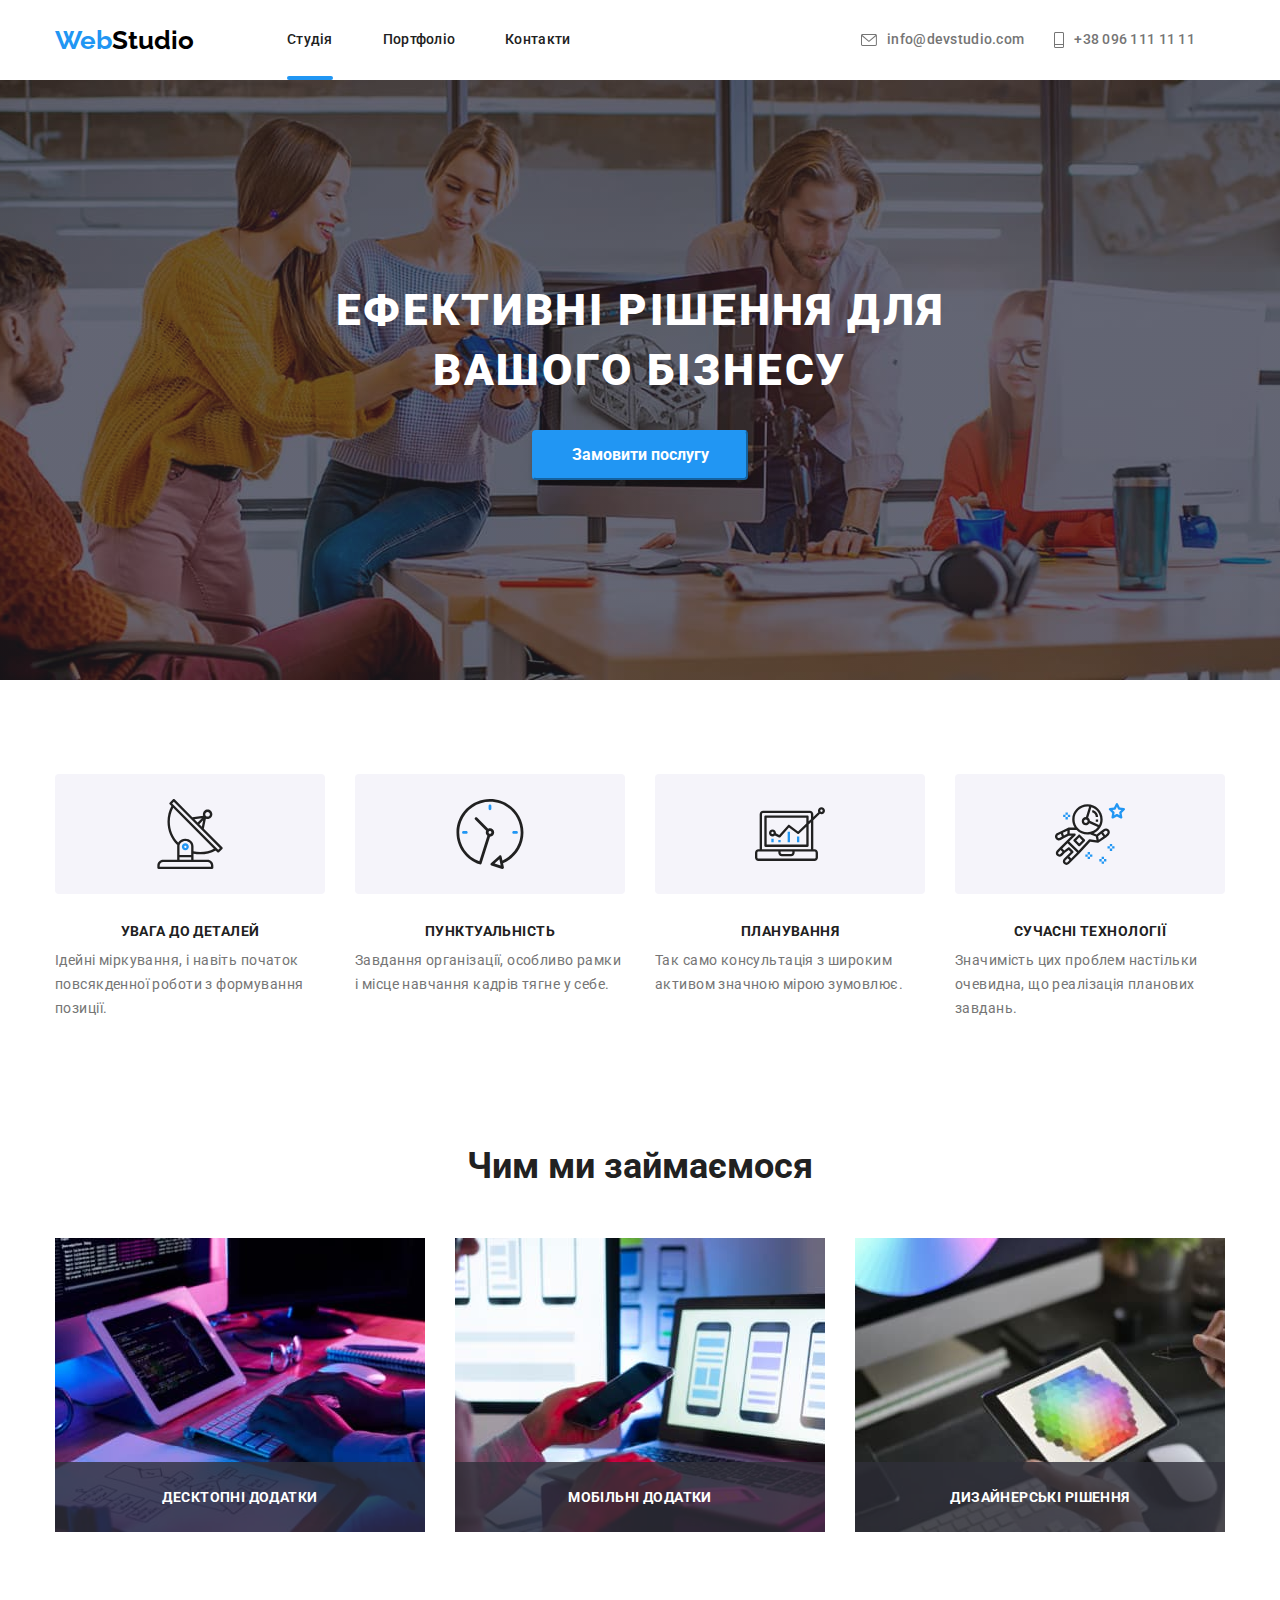
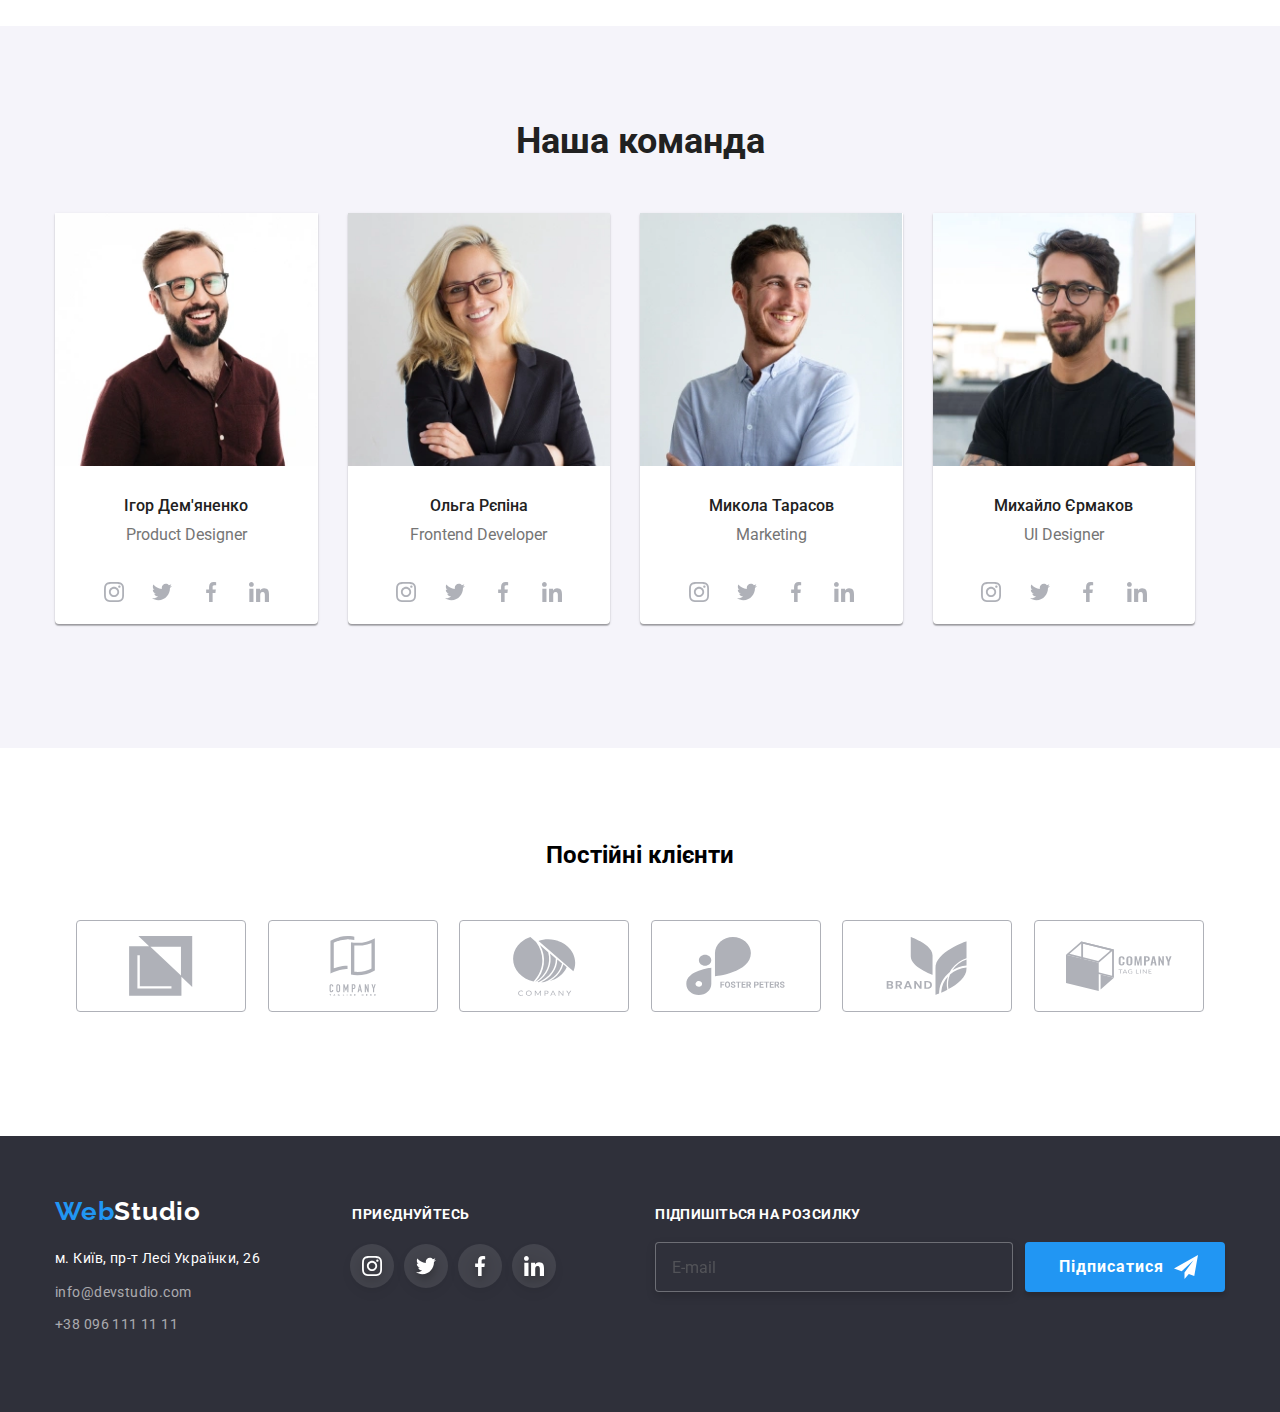
==== commit f109dc13: "commit 0.6 HW-8" ====
--- a/index.html
+++ b/index.html
@@ -340,7 +340,7 @@
 
                 
 
-                <img src="./images/img1-1200.jpg 1x, ./images/img1-1200@2x.jpg 2x" alt="">
+                <img src="./images/img1-1200.jpg" alt="ігор">
               </picture>
 
               <h3 class="name">Ігор Дем'яненко</h3>
@@ -405,7 +405,7 @@
 
                 
 
-                <img src="./images/img2-1200.jpg 1x, ./images/img2-1200@2x.jpg 2x" alt="">
+                <img src="./images/img2-1200.jpg" alt="ольга">
               </picture>
 
 
@@ -472,7 +472,7 @@
 
                 
 
-                <img src="./images/img3-1200.jpg 1x, ./images/img3-1200@2x.jpg 2x" alt="">
+                <img src="./images/img3-1200.jpg" alt="микола">
               </picture>
 
 
@@ -539,7 +539,7 @@
 
                 
 
-                <img src="./images/img4-1200.jpg 1x, ./images/img4-1200@2x.jpg 2x" alt="">
+                <img src="./images/img4-1200.jpg" alt="михайло">
               </picture>
 
 
--- a/css/main.min.css
+++ b/css/main.min.css
@@ -1 +1 @@
-/*! modern-normalize v1.1.0 | MIT License | https://github.com/sindresorhus/modern-normalize */*,::after,::before{box-sizing:border-box}html{-moz-tab-size:4;tab-size:4}html{line-height:1.15;-webkit-text-size-adjust:100%}body{margin:0}body{font-family:system-ui,-apple-system,"Segoe UI",Roboto,Helvetica,Arial,sans-serif,"Apple Color Emoji","Segoe UI Emoji"}hr{height:0;color:inherit}abbr[title]{text-decoration:underline dotted}b,strong{font-weight:bolder}code,kbd,pre,samp{font-family:ui-monospace,SFMono-Regular,Consolas,"Liberation Mono",Menlo,monospace;font-size:1em}small{font-size:80%}sub,sup{font-size:75%;line-height:0;position:relative;vertical-align:baseline}sub{bottom:-0.25em}sup{top:-0.5em}table{text-indent:0;border-color:inherit}button,input,optgroup,select,textarea{font-family:inherit;font-size:100%;line-height:1.15;margin:0}button,select{text-transform:none}[type=button],[type=reset],[type=submit],button{-webkit-appearance:button}::-moz-focus-inner{border-style:none;padding:0}:-moz-focusring{outline:1px dotted ButtonText}:-moz-ui-invalid{box-shadow:none}legend{padding:0}progress{vertical-align:baseline}::-webkit-inner-spin-button,::-webkit-outer-spin-button{height:auto}[type=search]{-webkit-appearance:textfield;outline-offset:-2px}::-webkit-search-decoration{-webkit-appearance:none}::-webkit-file-upload-button{-webkit-appearance:button;font:inherit}summary{display:list-item}body,h1,h2,h3,h4,h5,h6,p,ul,ol,li{margin:0;padding:0}ul,li{list-style-type:none}:root{--bs-blue:#2196F3;--bs-dark:#212121;--bs-approx-grey:#757575;--bs-ghost-white:#F5F4FA;--bs-white:#FFFFFF}body{font-family:"Roboto",sans-serif;position:relative;background:#fff}.container{margin-left:auto;margin-right:auto;padding:0 15px;width:100%}@media screen and (min-width: 480px){.container{width:480px}}@media screen and (min-width: 768px){.container{width:768px}}@media screen and (min-width: 1200px){.container{width:1200px}}header{height:80px;background:#fff;display:flex}.inner{border:1px solid #ececec}.header-nav{display:flex}a{text-decoration:none}.logo{font-family:"Raleway",sans-serif;font-style:normal;font-weight:700;font-size:26px;line-height:1.2;text-decoration:none;padding-top:25px;padding-bottom:24px;margin-right:93px}.web{color:var(--bs-blue)}.studio{color:#000}.header-container{display:flex;margin:32px 344px 32px 0}.header-nav__list{display:flex}.header-nav__link{margin-right:50px;font-family:"Roboto",sans-serif;font-style:normal;font-weight:500;font-size:14px;line-height:1.1;letter-spacing:.02em;padding-top:32px;padding-bottom:32px}.link{text-decoration:none;color:var(--bs-dark)}.link:hover,.link:focus{color:var(--bs-blue)}.header-nav .link{position:relative;padding:32px 0}.header-nav .link::before,.header-nav .active::before{content:"";position:absolute;width:0;height:4px;border-radius:2px;bottom:-1px;left:0;background-color:var(--bs-blue);transition:width 250ms cubic-bezier(0.4, 0, 0.2, 1)}.header-nav .active::before{width:100%}.header-nav .link:hover::before,.header-nav .link:focus::before{width:100%}.active:visited{color:var(--bs-blue)}.header-inner{display:flex}.contacts{margin-left:auto}@media screen and (min-width: 480px)and (max-width: 767px){.contacts{display:flex}}@media screen and (min-width: 1200px){.contacts{display:flex}}@media screen and (min-width: 768px)and (max-width: 1199px){.contacts{padding-top:21px}}.contact-link{margin-right:30px;font-family:"Roboto",sans-serif;font-style:normal;font-weight:500;font-size:14px;line-height:1.1;letter-spacing:.02em;color:var(--bs-approx-grey);text-decoration:none;padding-top:32px;padding-bottom:32px;display:flex;flex-direction:row-reverse;transition:color 250ms cubic-bezier(0.4, 0, 0.2, 1)}.contact-link:hover,.contact-link:focus{color:var(--bs-blue)}@media screen and (min-width: 768px)and (max-width: 1199px){.contact-link{font-size:12px;line-height:14px;padding-bottom:7px;padding-top:0}}.contacts__item{color:var(--bs-approx-grey)}.contacts__icon{margin-right:10px;fill:currentColor;margin-bottom:auto;margin-top:auto}@media screen and (max-width: 767px){.header-nav,.contacts{display:none}}.burger{width:40px;height:40px;padding:0;margin-left:auto;display:flex;align-items:center;justify-content:center;border:none;cursor:pointer;position:relative;background-color:rgba(0,0,0,0)}@media screen and (min-width: 768px){.burger{display:none}}.burger__line{position:relative;display:block;width:100%;height:3px;background-color:var(--bs-blue)}.burger__line::after,.burger__line::before{position:absolute;content:"";background-color:var(--bs-blue);width:100%;height:3px;left:0}.burger__line::after{top:-15px}.burger__line::before{bottom:-15px}.mob-menu{position:fixed;right:0;top:0;height:100vh;width:100%;transform:translate(100%);background-color:#fff;transition:transform 250ms cubic-bezier(0.4, 0, 0.2, 1)}.mob-menu.is-open{transform:translate(0)}.mob-menu__body{position:relative;max-width:480px;width:100%;margin-left:auto;margin-right:auto;padding:0 10px}.mob-menu__close{position:absolute;right:0;top:0}.mob-menu__close:hover,.mob-menu__close:focus{color:var(--bs-blue)}.contacts-link{font-family:"Roboto";font-style:normal;font-weight:500;font-size:34px;line-height:40px;letter-spacing:.02em;color:#2196f3}.mob-contacts{margin-bottom:64px}.mob-contacts__item{display:flex;margin-bottom:32px;margin-left:40px}@media screen and (min-width: 320px){.mob-contacts__item{margin-left:0;justify-content:center}}.contacts-mail{font-family:"Roboto";font-style:normal;font-weight:500;font-size:24px;line-height:28px;letter-spacing:.02em;color:#757575}.mob-link{font-family:"Roboto";font-style:normal;font-weight:500;font-size:40px;line-height:47px;letter-spacing:.02em;color:#212121}.mob-menu__link{margin-bottom:32px;margin-left:40px}.mob-menu__list{margin-top:48px;margin-bottom:306px}.link-mob{font-family:"Roboto";font-style:normal;font-weight:500;font-size:18px;line-height:22px;letter-spacing:.02em;color:#2196f3}.social-mob__link:not(:last-child){border-right:1px solid rgba(33,33,33,.2);padding-right:10px}.social-mob{display:flex;gap:10px;margin-left:40px}@media screen and (min-width: 320px){.social-mob{margin-left:0;flex-wrap:wrap;justify-content:center}}.banner{display:flex;top:80px;padding-bottom:60px}@media screen and (min-width: 768px){.banner{padding-bottom:60px}}@media screen and (min-width: 1200px){.banner{padding-bottom:94px}}.banner__box{margin-left:auto;margin-right:auto;padding:0 15px;width:100%}@media screen and (min-width: 1200px){.banner__box{padding:0}}.banner-container{width:480px;margin-left:auto;margin-right:auto;padding:200px 0;display:block;max-width:100%;background:linear-gradient(rgba(47, 48, 58, 0.4), rgba(47, 48, 58, 0.4)),url("../images/banner.jpg") no-repeat center/cover,#2f303a}@media screen and (min-width: 768px){.banner-container{width:768px}}@media screen and (min-width: 1200px){.banner-container{width:1600px}}@media(min-device-pixel-ratio: 2),(min-resolution: 192dpi),(min-resolution: 2dppx){.banner-container{background:linear-gradient(rgba(47, 48, 58, 0.4), rgba(47, 48, 58, 0.4)),url("../images/Header-480@2x.jpg") no-repeat center/cover,#2f303a}}@media screen and (min-width: 768px){.banner-container{background:linear-gradient(rgba(47, 48, 58, 0.4), rgba(47, 48, 58, 0.4)),url("../images/Header-768.jpg") no-repeat center/cover,#2f303a}}@media screen and (min-width: 768px)and (min-device-pixel-ratio: 2),screen and (min-width: 768px)and (min-resolution: 192dpi),screen and (min-width: 768px)and (min-resolution: 2dppx){.banner-container{background:linear-gradient(rgba(47, 48, 58, 0.4), rgba(47, 48, 58, 0.4)),url("../images/Header-768@2x.jpg") no-repeat center/cover,#2f303a}}@media screen and (min-width: 1200px){.banner-container{background:linear-gradient(rgba(47, 48, 58, 0.4), rgba(47, 48, 58, 0.4)),url("../images/Header-1200.jpg") no-repeat center/cover,#2f303a}}@media screen and (min-width: 1200px)and (min-device-pixel-ratio: 2),screen and (min-width: 1200px)and (min-resolution: 192dpi),screen and (min-width: 1200px)and (min-resolution: 2dppx){.banner-container{background:linear-gradient(rgba(47, 48, 58, 0.4), rgba(47, 48, 58, 0.4)),url("../images/Header-1200@2x.jpg") no-repeat center/cover,#2f303a}}.hero{margin-left:auto;margin-right:auto}@media screen and (min-width: 768px){.hero{width:360px}}@media screen and (min-width: 1200px){.hero{width:696px}}.banner-title{font-family:"Roboto",sans-serif;font-style:normal;font-weight:900;font-size:26px;line-height:42px;text-align:center;letter-spacing:.06em;text-transform:uppercase;color:var(--bs-white);margin-bottom:30px}@media screen and (min-width: 1200px){.banner-title{font-size:44px;line-height:60px}}.banner-btn{background:var(--bs-blue);box-shadow:0px 4px 4px rgba(0,0,0,.15);border-radius:4px;border-color:var(--bs-blue);color:var(--bs-white);font-family:"Roboto",sans-serif;font-style:normal;font-weight:700;font-size:16px;line-height:1.9;align-items:center;text-align:center;cursor:pointer;width:216px;height:50px;margin-right:auto;display:flex;margin-left:auto;justify-content:center;transition:color 250ms cubic-bezier(0.4, 0, 0.2, 1)}.banner-btn:hover,.banner-btn:focus{color:var(--bs-white);background:#188ce8}.peculiarities-title{display:none}@media screen and (min-width: 768px){.feature__list{display:flex;flex-wrap:wrap;justify-content:space-between}}@media screen and (min-width: 1200px){.feature__list{display:flex;justify-content:center;flex-wrap:nowrap}}.item-icon{width:450px;margin-bottom:30px}@media screen and (min-width: 320px){.item-icon{width:290px}}@media screen and (min-width: 768px){.item-icon{width:354px}}@media screen and (min-width: 1200px){.item-icon{width:270px;margin-right:30px}}.feature-title{font-family:"Roboto",sans-serif;font-style:normal;font-weight:700;font-size:14px;line-height:1.1;letter-spacing:.03em;text-transform:uppercase;color:var(--bs-dark);margin-bottom:10px;width:450px;display:flex;justify-content:center}@media screen and (min-width: 320px){.feature-title{width:290px}}@media screen and (min-width: 768px){.feature-title{width:354px}}@media screen and (min-width: 1200px){.feature-title{width:270px;margin-right:30px}}.description-title{font-family:"Roboto",sans-serif;font-size:14px;line-height:1.7;letter-spacing:.03em;color:var(--bs-approx-grey);width:450px}@media screen and (min-width: 320px){.description-title{width:290px}}@media screen and (min-width: 768px){.description-title{width:354px}}@media screen and (min-width: 1200px){.description-title{width:270px;margin-right:30px}}.row-img{display:flex;justify-content:center}@media screen and (min-width: 1200px){.row-img{justify-content:flex-start}}.peculiarities__icon{background:#f5f4fa;color:212121;border-radius:4px;margin-bottom:30px;display:flex;justify-content:center;width:450px;height:120px}@media screen and (min-width: 320px){.peculiarities__icon{width:290px}}@media screen and (min-width: 768px){.peculiarities__icon{width:354px}}@media screen and (min-width: 1200px){.peculiarities__icon{width:270px;margin-right:30px}}.medium__icon{margin:auto;fill:currentColor}.peculiarities{padding-bottom:60px}@media screen and (min-width: 768px){.peculiarities{padding-bottom:60px}}@media screen and (min-width: 1200px){.peculiarities{padding-bottom:94px}}.doing{padding-bottom:94px}@media screen and (min-width: 320px)and (max-width: 1199px){.doing{display:none}}@media screen and (min-width: 480px)and (max-width: 1199px){.doing{display:none}}@media screen and (min-width: 768px)and (max-width: 1199px){.doing{display:none}}.overlay-text{font-family:"Roboto";font-style:normal;font-weight:700;font-size:14px;line-height:16px;text-align:center;letter-spacing:.03em;text-transform:uppercase;color:#fff;display:flex;justify-content:center;margin:27px 0}.box-title{font-family:"Roboto",sans-serif;font-style:normal;font-weight:700;font-size:36px;line-height:1.2;text-align:center;color:var(--bs-dark);display:flex;justify-content:center;margin-bottom:50px}.box{display:flex}img{display:block;max-width:100%;height:auto}.img-applications{width:370px;height:294px;left:215px;top:1108px;margin-right:30px}.img-phone{width:370px;height:294px;left:615px;top:1108px;margin-right:30px}.img-design{width:370px;height:294px;left:1015px;top:1108px}.overlay-link{position:relative;margin:0 auto}.overlay-box{position:absolute;bottom:0;left:0;width:370px;height:70px;background:rgba(47,48,58,.8)}.team{background:var(--bs-ghost-white);padding-bottom:60px}@media screen and (min-width: 768px){.team{padding-bottom:60px}}@media screen and (min-width: 1200px){.team{padding-bottom:94px}}.team-title{font-family:"Roboto",sans-serif;font-style:normal;font-weight:700;font-size:36px;line-height:1.2;text-align:center;color:var(--bs-dark);left:668px;padding-bottom:50px;padding-top:94px}@media screen and (min-width: 768px)and (max-width: 1199px){.team-row{display:flex;flex-wrap:wrap;justify-content:space-between}}@media screen and (min-width: 1200px){.team-row{display:flex}}.team-card{width:450px;margin-bottom:30px;background:var(--bs-white);box-shadow:0px 1px 3px rgba(0,0,0,.12),0px 1px 1px rgba(0,0,0,.14),0px 2px 1px rgba(0,0,0,.2);border-radius:0px 0px 4px 4px}@media screen and (min-width: 320px){.team-card{width:290px}}@media screen and (min-width: 768px){.team-card{width:354px}}@media screen and (min-width: 1200px){.team-card{width:270px;margin-right:30px}}.social-group{display:flex;justify-content:space-evenly;fill:#afb1b8;padding:10px 32px}.name{font-family:"Roboto",sans-serif;font-style:normal;font-weight:500;font-size:16px;line-height:1.2;text-align:center;color:var(--bs-dark);margin-top:30px;margin-bottom:10px}.profession{font-family:"Roboto",sans-serif;font-size:16px;line-height:1.2;text-align:center;color:var(--bs-approx-grey);margin-bottom:16px}.img-card{margin:auto}.clients{padding-bottom:60px}@media screen and (min-width: 768px){.clients{padding-bottom:60px}}@media screen and (min-width: 1200px){.clients{padding-bottom:94px}}.clients-title{display:flex;justify-content:center;margin-top:94px;margin-bottom:50px}.clients-item{display:flex;justify-content:space-evenly;color:#afb1b8;flex-wrap:wrap}@media screen and (min-width: 768px){.clients-item{display:flex;color:#afb1b8;flex-wrap:wrap;justify-content:center}}@media screen and (min-width: 1200px){.clients-item{display:flex;justify-content:space-evenly;color:#afb1b8}}.client-icon{box-sizing:border-box;margin:auto;fill:currentColor}.clients-link{border:1px solid #afb1b8;border-radius:4px;width:170px;height:92px;text-align:center;box-sizing:border-box;display:flex;transition:color 250ms cubic-bezier(0.4, 0, 0.2, 1);margin-bottom:30px}.clients-link:hover,.clients-link:focus{background-color:#fff;color:#2196f3;cursor:pointer;border-color:#2196f3}@media screen and (min-width: 768px)and (max-width: 1199px){.clients-link{margin-right:30px}}.link-svg{width:44px;height:44px;border-radius:50%;color:#afb1b8;display:flex;justify-content:center;align-items:center;transition:color 250ms cubic-bezier(0.4, 0, 0.2, 1)}.link-svg:hover,.link-svg:focus{background-color:#2196f3;color:#fff}.instagram,.twitter,.facebook,.linkedin{fill:currentColor}footer{background:#2f303a}.address-container{padding-top:60px}@media screen and (min-width: 768px){.address-container{padding-bottom:60px}}@media screen and (min-width: 1200px){.address-container{padding-bottom:94px}}@media screen and (min-width: 768px){address{display:flex;justify-content:flex-start}}.address{font-style:normal;margin-top:20px}.logo-address{font-family:"Raleway",sans-serif;font-style:normal;font-weight:700;font-size:24px;line-height:28px;text-align:center;letter-spacing:.03em;color:var(--bs-blue);text-decoration:none}@media screen and (min-width: 320px){.logo-address{display:flex;justify-content:center}}@media screen and (min-width: 480px)and (max-width: 1199px){.logo-address{display:flex;justify-content:center}}@media screen and (min-width: 768px){.logo-address{display:flex}}@media screen and (min-width: 1200px){.logo-address{font-size:26px;line-height:31px}}@media screen and (min-width: 768px)and (max-width: 1199px){.footer-content{display:flex;justify-content:space-evenly}}.address-map,.footer-mail{margin-bottom:8px}@media screen and (min-width: 320px){.address-map,.footer-mail{display:flex;justify-content:center}}@media screen and (min-width: 480px)and (max-width: 1199px){.address-map,.footer-mail{display:flex;justify-content:center}}@media screen and (min-width: 1200px){.address-map,.footer-mail{margin-bottom:9px}}@media screen and (min-width: 320px){.footer-tell{margin-bottom:60px;display:flex;justify-content:center}}@media screen and (min-width: 480px)and (max-width: 1199px){.footer-tell{margin-bottom:60px;display:flex;justify-content:center}}.studio-footer{color:var(--bs-white)}.maps{font-family:"Roboto",sans-serif;font-size:14px;line-height:1.7;letter-spacing:.03em;color:var(--bs-white);text-decoration:none;transition:color 250ms cubic-bezier(0.4, 0, 0.2, 1)}.maps:hover,.maps:focus{color:var(--bs-blue)}.address-mail{font-family:"Roboto",sans-serif;font-size:14px;line-height:24px;letter-spacing:.03em;color:rgba(255,255,255,.6);text-decoration:none;transition:color 250ms cubic-bezier(0.4, 0, 0.2, 1)}.address-mail:hover,.address-mail:focus{color:var(--bs-blue)}.address-tell{font-family:"Roboto",sans-serif;font-size:14px;line-height:1.7;letter-spacing:.03em;color:rgba(255,255,255,.6);text-decoration:none;transition:color 250ms cubic-bezier(0.4, 0, 0.2, 1)}.address-tell:hover,.address-tell:focus{color:var(--bs-blue)}@media screen and (min-width: 320px){.send-button{display:flex;justify-content:center;padding-bottom:60px}}@media screen and (min-width: 480px)and (max-width: 1199px){.send-button{display:flex;justify-content:center;padding-bottom:60px}}@media screen and (min-width: 320px){.footer-wrapper{display:flex;justify-content:center;margin-bottom:20px}}@media screen and (min-width: 480px)and (max-width: 1199px){.footer-wrapper{display:flex;justify-content:center;margin-bottom:20px}}.form-footer{font-family:"Roboto";font-style:normal;font-weight:700;font-size:14px;line-height:16px;letter-spacing:.03em;text-transform:uppercase;color:#fff;display:flex}@media screen and (min-width: 320px){.form-footer{justify-content:center;margin-bottom:20px}}@media screen and (min-width: 320px)and (min-width: 480px)and (max-width: 1199px){.form-footer{justify-content:center;margin-bottom:20px}}@media screen and (min-width: 320px)and (min-width: 1200px){.form-footer{justify-content:space-around;margin:-82px 0px 20px 236px}}@media screen and (min-width: 1200px){.check-email{display:flex;justify-content:flex-end}}.field-footer{width:450px;height:50px;border:1px solid rgba(255,255,255,.3);filter:drop-shadow(0px 4px 4px rgba(0, 0, 0, 0.15));border-radius:4px;background:#2f303a;padding-left:16px;color:rgba(255,255,255,.6);transition:color 250ms cubic-bezier(0.4, 0, 0.2, 1)}.field-footer:hover,.field-footer:focus{cursor:pointer}@media screen and (min-width: 320px){.field-footer{width:290px}}@media screen and (min-width: 1200px){.field-footer{width:358px}}.social-address{color:#fff}@media screen and (min-width: 1200px){.social-address{display:flex;justify-content:center;margin:-130px 0px 0px -372px}}.groups{display:flex}@media screen and (min-width: 320px){.groups{justify-content:center;margin-bottom:60px}}@media screen and (min-width: 480px){.groups{justify-content:center;margin-bottom:60px}}@media screen and (min-width: 1200px){.groups{margin:38px 0px 0px -120px}}.group-tittle{font-family:"Roboto";font-style:normal;font-weight:700;font-size:14px;line-height:16px;letter-spacing:.03em;text-transform:uppercase;display:flex;justify-content:center;margin-bottom:20px}.footer-insta,.footer-twit,.footer-fac{margin-right:10px}.icons{fill:currentColor}.link-svg__icons{width:44px;height:44px;border-radius:50%;background:rgba(255,255,255,.1);color:#fff;filter:drop-shadow(0px 4px 4px rgba(0, 0, 0, 0.25)) drop-shadow(0px 4px 4px rgba(0, 0, 0, 0.25));display:flex;justify-content:center;align-items:center;transition:color 250ms cubic-bezier(0.4, 0, 0.2, 1)}.link-svg__icons:hover,.link-svg__icons:focus{background-color:#2196f3;color:#fff;transition:color 250ms cubic-bezier(0.4, 0, 0.2, 1)}.backdrop{position:fixed;top:0;left:0;right:0;bottom:0;overflow-y:auto;overflow-x:hidden;width:100%;height:100%;z-index:10;background-color:rgba(0,0,0,.2);transition:visibility 250ms cubic-bezier(0.4, 0, 0.2, 1),opacity 250ms cubic-bezier(0.4, 0, 0.2, 1)}.backdrop.is-hidden{visibility:hidden;opacity:0;pointer-events:none}.modal{position:absolute;width:528px;padding:40px;background:#fff;box-shadow:0px 1px 3px rgba(0,0,0,.12),0px 1px 1px rgba(0,0,0,.14),0px 2px 1px rgba(0,0,0,.2);border-radius:4px;left:50%;top:50%;transform:translate(-50%, -50%)}@media screen and (min-width: 480px)and (max-width: 1199px){.modal{width:450px}}.close{position:absolute;width:30px;height:30px;right:8px;top:8px;border-radius:50%;background-color:#fff;border:1px solid rgba(0,0,0,.1);display:flex;align-items:center;justify-content:center;padding:0;cursor:pointer;outline:none}.close:hover .close-img,.close:focus .close-img{fill:#2196f3}.close-img{margin:auto;transition:fill 250ms cubic-bezier(0.4, 0, 0.2, 1)}.form-title{margin-bottom:12px;font-family:"Roboto";font-style:normal;font-weight:700;font-size:20px;line-height:23px;text-align:center;letter-spacing:.03em;color:#212121}.label{display:block;padding-bottom:4px;font-family:"Roboto";font-style:normal;font-weight:400;font-size:12px;line-height:14px;letter-spacing:.01em;color:#757575}.input-wrapper{position:relative;margin-bottom:10px}.input-icon{position:absolute;left:12px;top:50%;transform:translateY(-50%)}.input{border:1px solid rgba(33,33,33,.2);padding:12px 16px;border-radius:4px;width:100%;height:40px;outline:none;font-size:12px;line-height:14px;letter-spacing:.01em;color:#212121;transition:color 250ms cubic-bezier(0.4, 0, 0.2, 1)}.input-icon{transition:fill 250ms cubic-bezier(0.4, 0, 0.2, 1)}.input:focus{border-color:#2196f3}.input:focus+.input-icon{fill:#2196f3}.field{padding-left:45px}input::placeholder{color:rgba(117,117,117,.5)}.form-button{display:block;margin:0 auto;padding:10px 52px;font-family:"Roboto";font-style:normal;font-weight:700;font-size:16px;line-height:30px;letter-spacing:.06em;cursor:pointer;color:#fff;width:200px;height:50px;border:#2196f3;background:#2196f3;box-shadow:0px 4px 4px rgba(0,0,0,.15);border-radius:4px}.textarea{height:120px;resize:none;margin-bottom:20px}.check-label{position:relative;display:flex;align-items:center;margin-bottom:40px;color:#757575}@media screen and (min-width: 480px)and (max-width: 1199px){.check-label{font-weight:400;font-size:12px;line-height:14px}}@media screen and (min-width: 1200px){.check-label{justify-content:center}}.check-wrapp{display:block;border:2px solid #212121;border-radius:2px;width:16px;height:15px;margin-right:7px}.input-check{position:absolute;bottom:0;left:0;width:0;opacity:0;height:0}.input-check:checked+.check-wrapp{border:none}.input-check:checked+.check-wrapp .check-icon{opacity:1}.check-link{margin-left:7px;text-decoration-line:underline;color:#2196f3}.check-icon{opacity:0;width:16px;height:15px}.button-send{width:200px;height:50px;border:#2196f3;background:#2196f3;box-shadow:0px 4px 4px rgba(0,0,0,.15);border-radius:4px;margin-left:12px;transition:color 250ms cubic-bezier(0.4, 0, 0.2, 1);cursor:pointer}.button-send:hover,.button-send:focus{color:var(--bs-white);background:#188ce8}.send{font-family:"Roboto";font-style:normal;font-weight:700;font-size:16px;line-height:30px;display:flex;align-items:center;margin-left:28px;letter-spacing:.06em;color:var(--bs-white)}.icon-send{margin-left:10px}.portfolio{padding-bottom:94px}.btn-section{padding-top:94px}.btn-1{width:73px;height:38px}.btn-2{width:125px;height:38px}.btn-3{width:112px;height:38px}.btn-4{width:103px;height:38px}.btn-5{width:130px;height:38px}.hidden{display:none}.btn-list{display:flex;justify-content:center;margin-bottom:50px}.btn__row{border:var(--bs-ghost-white);background:var(--bs-ghost-white);border-radius:4px;font-family:"Roboto",sans-serif;font-style:normal;font-weight:500;font-size:16px;line-height:1.6;text-align:center;letter-spacing:.03em;color:var(--bs-dark);cursor:pointer;transition:color 250ms cubic-bezier(0.4, 0, 0.2, 1)}.btn__row:hover,.btn__row:focus{color:var(--bs-white);background:var(--bs-blue);filter:drop-shadow(0px 4px 4px rgba(0, 0, 0, 0.25))}.btn-active{margin-right:8px}.project-row{display:flex;flex-wrap:wrap;gap:30px}.name-box{border:1px solid #eee;border-top:0;padding-bottom:20px}.project-link{display:block;transition:color 250ms cubic-bezier(0.4, 0, 0.2, 1)}.project-link:hover{box-shadow:0px 1px 1px rgba(0,0,0,.12),0px 4px 4px rgba(0,0,0,.06),1px 4px 6px rgba(0,0,0,.16)}.project-link:focus{box-shadow:0px 1px 1px rgba(0,0,0,.12),0px 4px 4px rgba(0,0,0,.06),1px 4px 6px rgba(0,0,0,.16);transition:color 250ms cubic-bezier(0.4, 0, 0.2, 1)}.name-project{font-family:"Roboto",sans-serif;font-style:normal;font-weight:700;font-size:18px;line-height:2;letter-spacing:.06em;color:var(--bs-dark);margin:20px 0px 4px 24px}.profession-project{font-family:"Roboto",sans-serif;font-size:16px;line-height:1.9;letter-spacing:.03em;color:var(--bs-approx-grey);margin:4px 0px 0px 24px}.overlay-img{position:relative;overflow:hidden}.overlay-project{background:rgba(33,150,243,.9);padding:63px 24px;position:absolute;bottom:0;top:0;transform:translateY(100%);height:100%;width:100%;transition:transform 250ms cubic-bezier(0.4, 0, 0.2, 1)}.project-link:hover .overlay-project,.project-link:focus .overlay-project{transform:translateY(0)}.overlay-desc{font-family:"Roboto";font-style:normal;font-weight:400;font-size:18px;line-height:28px;letter-spacing:.03em;color:#fff}/*# sourceMappingURL=main.min.css.map */+/*! modern-normalize v1.1.0 | MIT License | https://github.com/sindresorhus/modern-normalize */*,::after,::before{box-sizing:border-box}html{-moz-tab-size:4;tab-size:4}html{line-height:1.15;-webkit-text-size-adjust:100%}body{margin:0}body{font-family:system-ui,-apple-system,"Segoe UI",Roboto,Helvetica,Arial,sans-serif,"Apple Color Emoji","Segoe UI Emoji"}hr{height:0;color:inherit}abbr[title]{text-decoration:underline dotted}b,strong{font-weight:bolder}code,kbd,pre,samp{font-family:ui-monospace,SFMono-Regular,Consolas,"Liberation Mono",Menlo,monospace;font-size:1em}small{font-size:80%}sub,sup{font-size:75%;line-height:0;position:relative;vertical-align:baseline}sub{bottom:-0.25em}sup{top:-0.5em}table{text-indent:0;border-color:inherit}button,input,optgroup,select,textarea{font-family:inherit;font-size:100%;line-height:1.15;margin:0}button,select{text-transform:none}[type=button],[type=reset],[type=submit],button{-webkit-appearance:button}::-moz-focus-inner{border-style:none;padding:0}:-moz-focusring{outline:1px dotted ButtonText}:-moz-ui-invalid{box-shadow:none}legend{padding:0}progress{vertical-align:baseline}::-webkit-inner-spin-button,::-webkit-outer-spin-button{height:auto}[type=search]{-webkit-appearance:textfield;outline-offset:-2px}::-webkit-search-decoration{-webkit-appearance:none}::-webkit-file-upload-button{-webkit-appearance:button;font:inherit}summary{display:list-item}body,h1,h2,h3,h4,h5,h6,p,ul,ol,li{margin:0;padding:0}ul,li{list-style-type:none}:root{--bs-blue:#2196F3;--bs-dark:#212121;--bs-approx-grey:#757575;--bs-ghost-white:#F5F4FA;--bs-white:#FFFFFF}body{font-family:"Roboto",sans-serif;position:relative;background:#fff}.container{margin-left:auto;margin-right:auto;padding:0 15px;width:100%}@media screen and (min-width: 480px){.container{width:480px}}@media screen and (min-width: 768px){.container{width:768px}}@media screen and (min-width: 1200px){.container{width:1200px}}header{height:80px;background:#fff;display:flex}.inner{border:1px solid #ececec}.header-nav{display:flex}a{text-decoration:none}.logo{font-family:"Raleway",sans-serif;font-style:normal;font-weight:700;font-size:26px;line-height:1.2;text-decoration:none;padding-top:25px;padding-bottom:24px;margin-right:93px}.web{color:var(--bs-blue)}.studio{color:#000}.header-container{display:flex;margin:32px 344px 32px 0}.header-nav__list{display:flex}.header-nav__link{margin-right:50px;font-family:"Roboto",sans-serif;font-style:normal;font-weight:500;font-size:14px;line-height:1.1;letter-spacing:.02em;padding-top:32px;padding-bottom:32px}.link{text-decoration:none;color:var(--bs-dark)}.link:hover,.link:focus{color:var(--bs-blue)}.header-nav .link{position:relative;padding:32px 0}.header-nav .link::before,.header-nav .active::before{content:"";position:absolute;width:0;height:4px;border-radius:2px;bottom:-1px;left:0;background-color:var(--bs-blue);transition:width 250ms cubic-bezier(0.4, 0, 0.2, 1)}.header-nav .active::before{width:100%}.header-nav .link:hover::before,.header-nav .link:focus::before{width:100%}.active:visited{color:var(--bs-blue)}.header-inner{display:flex}.contacts{margin-left:auto}@media screen and (min-width: 480px)and (max-width: 767px){.contacts{display:flex}}@media screen and (min-width: 1200px){.contacts{display:flex}}@media screen and (min-width: 768px)and (max-width: 1199px){.contacts{padding-top:21px}}.contact-link{margin-right:30px;font-family:"Roboto",sans-serif;font-style:normal;font-weight:500;font-size:14px;line-height:1.1;letter-spacing:.02em;color:var(--bs-approx-grey);text-decoration:none;padding-top:32px;padding-bottom:32px;display:flex;flex-direction:row-reverse;transition:color 250ms cubic-bezier(0.4, 0, 0.2, 1)}.contact-link:hover,.contact-link:focus{color:var(--bs-blue)}@media screen and (min-width: 768px)and (max-width: 1199px){.contact-link{font-size:12px;line-height:14px;padding-bottom:7px;padding-top:0}}.contacts__item{color:var(--bs-approx-grey)}.contacts__icon{margin-right:10px;fill:currentColor;margin-bottom:auto;margin-top:auto}@media screen and (max-width: 767px){.header-nav,.contacts{display:none}}.burger{width:40px;height:40px;padding:0;margin-left:auto;display:flex;align-items:center;justify-content:center;border:none;cursor:pointer;position:relative;background-color:rgba(0,0,0,0)}@media screen and (min-width: 768px){.burger{display:none}}.burger__line{position:relative;display:block;width:100%;height:3px;background-color:var(--bs-blue)}.burger__line::after,.burger__line::before{position:absolute;content:"";background-color:var(--bs-blue);width:100%;height:3px;left:0}.burger__line::after{top:-15px}.burger__line::before{bottom:-15px}.mob-menu{position:fixed;right:0;top:0;height:100vh;width:100%;transform:translate(100%);background-color:#fff;transition:transform 250ms cubic-bezier(0.4, 0, 0.2, 1)}.mob-menu.is-open{transform:translate(0)}.mob-menu__body{position:relative;max-width:480px;width:100%;margin-left:auto;margin-right:auto;padding:0 10px}.mob-menu__close{position:absolute;right:0;top:0}.mob-menu__close:hover,.mob-menu__close:focus{color:var(--bs-blue)}.contacts-link{font-family:"Roboto";font-style:normal;font-weight:500;font-size:34px;line-height:40px;letter-spacing:.02em;color:#2196f3}.mob-contacts{margin-bottom:64px}.mob-contacts__item{display:flex;margin-bottom:32px;margin-left:40px}@media screen and (min-width: 320px){.mob-contacts__item{margin-left:0;justify-content:center}}.contacts-mail{font-family:"Roboto";font-style:normal;font-weight:500;font-size:24px;line-height:28px;letter-spacing:.02em;color:#757575}.mob-link{font-family:"Roboto";font-style:normal;font-weight:500;font-size:40px;line-height:47px;letter-spacing:.02em;color:#212121}.mob-menu__link{margin-bottom:32px;margin-left:40px}.mob-menu__list{margin-top:48px;margin-bottom:306px}.link-mob{font-family:"Roboto";font-style:normal;font-weight:500;font-size:18px;line-height:22px;letter-spacing:.02em;color:#2196f3}.social-mob__link:not(:last-child){border-right:1px solid rgba(33,33,33,.2);padding-right:10px}.social-mob{display:flex;gap:10px;margin-left:40px}@media screen and (min-width: 320px){.social-mob{margin-left:0;flex-wrap:wrap;justify-content:center}}.banner{display:flex;top:80px;padding-bottom:60px}@media screen and (min-width: 768px){.banner{padding-bottom:60px}}@media screen and (min-width: 1200px){.banner{padding-bottom:94px}}.banner__box{margin-left:auto;margin-right:auto;padding:0 15px;width:100%}@media screen and (min-width: 1200px){.banner__box{padding:0}}.banner-container{width:480px;margin-left:auto;margin-right:auto;padding:200px 0;display:block;max-width:100%;background:linear-gradient(rgba(47, 48, 58, 0.4), rgba(47, 48, 58, 0.4)),url("../images/banner.jpg") no-repeat center/cover,#2f303a}@media screen and (min-width: 768px){.banner-container{width:768px}}@media screen and (min-width: 1200px){.banner-container{width:1600px}}@media(min-device-pixel-ratio: 2),(min-resolution: 192dpi),(min-resolution: 2dppx){.banner-container{background:linear-gradient(rgba(47, 48, 58, 0.4), rgba(47, 48, 58, 0.4)),url("../images/Header-480@2x.jpg") no-repeat center/cover,#2f303a}}@media screen and (min-width: 768px){.banner-container{background:linear-gradient(rgba(47, 48, 58, 0.4), rgba(47, 48, 58, 0.4)),url("../images/Header-768.jpg") no-repeat center/cover,#2f303a}}@media screen and (min-width: 768px)and (min-device-pixel-ratio: 2),screen and (min-width: 768px)and (min-resolution: 192dpi),screen and (min-width: 768px)and (min-resolution: 2dppx){.banner-container{background:linear-gradient(rgba(47, 48, 58, 0.4), rgba(47, 48, 58, 0.4)),url("../images/Header-768@2x.jpg") no-repeat center/cover,#2f303a}}@media screen and (min-width: 1200px){.banner-container{background:linear-gradient(rgba(47, 48, 58, 0.4), rgba(47, 48, 58, 0.4)),url("../images/Header-1200.jpg") no-repeat center/cover,#2f303a}}@media screen and (min-width: 1200px)and (min-device-pixel-ratio: 2),screen and (min-width: 1200px)and (min-resolution: 192dpi),screen and (min-width: 1200px)and (min-resolution: 2dppx){.banner-container{background:linear-gradient(rgba(47, 48, 58, 0.4), rgba(47, 48, 58, 0.4)),url("../images/Header-1200@2x.jpg") no-repeat center/cover,#2f303a}}.hero{margin-left:auto;margin-right:auto}@media screen and (min-width: 768px){.hero{width:360px}}@media screen and (min-width: 1200px){.hero{width:696px}}.banner-title{font-family:"Roboto",sans-serif;font-style:normal;font-weight:900;font-size:26px;line-height:42px;text-align:center;letter-spacing:.06em;text-transform:uppercase;color:var(--bs-white);margin-bottom:30px}@media screen and (min-width: 1200px){.banner-title{font-size:44px;line-height:60px}}.banner-btn{background:var(--bs-blue);box-shadow:0px 4px 4px rgba(0,0,0,.15);border-radius:4px;border-color:var(--bs-blue);color:var(--bs-white);font-family:"Roboto",sans-serif;font-style:normal;font-weight:700;font-size:16px;line-height:1.9;align-items:center;text-align:center;cursor:pointer;width:216px;height:50px;margin-right:auto;display:flex;margin-left:auto;justify-content:center;transition:color 250ms cubic-bezier(0.4, 0, 0.2, 1)}.banner-btn:hover,.banner-btn:focus{color:var(--bs-white);background:#188ce8}.peculiarities-title{display:none}@media screen and (min-width: 768px){.feature__list{display:flex;flex-wrap:wrap;justify-content:space-between}}@media screen and (min-width: 1200px){.feature__list{display:flex;justify-content:center;flex-wrap:nowrap}}.item-icon{width:450px;margin-bottom:30px}@media screen and (min-width: 320px){.item-icon{width:290px}}@media screen and (min-width: 768px){.item-icon{width:354px}}@media screen and (min-width: 1200px){.item-icon{width:270px;margin-right:30px}}.feature-title{font-family:"Roboto",sans-serif;font-style:normal;font-weight:700;font-size:14px;line-height:1.1;letter-spacing:.03em;text-transform:uppercase;color:var(--bs-dark);margin-bottom:10px;width:450px;display:flex;justify-content:center}@media screen and (min-width: 320px){.feature-title{width:290px}}@media screen and (min-width: 768px){.feature-title{width:354px}}@media screen and (min-width: 1200px){.feature-title{width:270px;margin-right:30px}}.description-title{font-family:"Roboto",sans-serif;font-size:14px;line-height:1.7;letter-spacing:.03em;color:var(--bs-approx-grey);width:450px}@media screen and (min-width: 320px){.description-title{width:290px}}@media screen and (min-width: 768px){.description-title{width:354px}}@media screen and (min-width: 1200px){.description-title{width:270px;margin-right:30px}}.row-img{display:flex;justify-content:center}@media screen and (min-width: 1200px){.row-img{justify-content:flex-start}}.peculiarities__icon{background:#f5f4fa;color:212121;border-radius:4px;margin-bottom:30px;display:flex;justify-content:center;width:450px;height:120px}@media screen and (min-width: 320px){.peculiarities__icon{width:290px}}@media screen and (min-width: 768px){.peculiarities__icon{width:354px}}@media screen and (min-width: 1200px){.peculiarities__icon{width:270px;margin-right:30px}}.medium__icon{margin:auto;fill:currentColor}.peculiarities{padding-bottom:60px}@media screen and (min-width: 768px){.peculiarities{padding-bottom:60px}}@media screen and (min-width: 1200px){.peculiarities{padding-bottom:94px}}.doing{padding-bottom:94px}@media screen and (min-width: 320px)and (max-width: 1199px){.doing{display:none}}@media screen and (min-width: 480px)and (max-width: 1199px){.doing{display:none}}@media screen and (min-width: 768px)and (max-width: 1199px){.doing{display:none}}.overlay-text{font-family:"Roboto";font-style:normal;font-weight:700;font-size:14px;line-height:16px;text-align:center;letter-spacing:.03em;text-transform:uppercase;color:#fff;display:flex;justify-content:center;margin:27px 0}.box-title{font-family:"Roboto",sans-serif;font-style:normal;font-weight:700;font-size:36px;line-height:1.2;text-align:center;color:var(--bs-dark);display:flex;justify-content:center;margin-bottom:50px}.box{display:flex}img{display:block;max-width:100%;height:auto}.img-applications{width:370px;height:294px;left:215px;top:1108px;margin-right:30px}.img-phone{width:370px;height:294px;left:615px;top:1108px;margin-right:30px}.img-design{width:370px;height:294px;left:1015px;top:1108px}.overlay-link{position:relative;margin:0 auto}.overlay-box{position:absolute;bottom:0;left:0;width:370px;height:70px;background:rgba(47,48,58,.8)}.team{background:var(--bs-ghost-white);padding-bottom:60px}@media screen and (min-width: 768px){.team{padding-bottom:60px}}@media screen and (min-width: 1200px){.team{padding-bottom:94px}}.team-title{font-family:"Roboto",sans-serif;font-style:normal;font-weight:700;font-size:36px;line-height:1.2;text-align:center;color:var(--bs-dark);left:668px;padding-bottom:50px;padding-top:94px}@media screen and (min-width: 768px)and (max-width: 1199px){.team-row{display:flex;flex-wrap:wrap;justify-content:space-between}}@media screen and (min-width: 1200px){.team-row{display:flex}}.team-card{width:450px;margin-bottom:30px;background:var(--bs-white);box-shadow:0px 1px 3px rgba(0,0,0,.12),0px 1px 1px rgba(0,0,0,.14),0px 2px 1px rgba(0,0,0,.2);border-radius:0px 0px 4px 4px}@media screen and (min-width: 320px)and (max-width: 479px){.team-card{width:290px}}@media screen and (min-width: 768px){.team-card{width:354px}}@media screen and (min-width: 1200px){.team-card{width:270px;margin-right:30px}}.social-group{display:flex;justify-content:space-evenly;fill:#afb1b8;padding:10px 32px}.name{font-family:"Roboto",sans-serif;font-style:normal;font-weight:500;font-size:16px;line-height:1.2;text-align:center;color:var(--bs-dark);margin-top:30px;margin-bottom:10px}.profession{font-family:"Roboto",sans-serif;font-size:16px;line-height:1.2;text-align:center;color:var(--bs-approx-grey);margin-bottom:16px}.img-card{margin:auto}.clients{padding-bottom:60px}@media screen and (min-width: 768px){.clients{padding-bottom:60px}}@media screen and (min-width: 1200px){.clients{padding-bottom:94px}}.clients-title{display:flex;justify-content:center;margin-top:94px;margin-bottom:50px}.clients-item{display:flex;justify-content:space-evenly;color:#afb1b8;flex-wrap:wrap}@media screen and (min-width: 768px){.clients-item{display:flex;color:#afb1b8;flex-wrap:wrap;justify-content:center}}@media screen and (min-width: 1200px){.clients-item{display:flex;justify-content:space-evenly;color:#afb1b8}}.client-icon{box-sizing:border-box;margin:auto;fill:currentColor}.clients-link{border:1px solid #afb1b8;border-radius:4px;width:170px;height:92px;text-align:center;box-sizing:border-box;display:flex;transition:color 250ms cubic-bezier(0.4, 0, 0.2, 1);margin-bottom:30px}.clients-link:hover,.clients-link:focus{background-color:#fff;color:#2196f3;cursor:pointer;border-color:#2196f3}@media screen and (min-width: 768px)and (max-width: 1199px){.clients-link{margin-right:30px}}.link-svg{width:44px;height:44px;border-radius:50%;color:#afb1b8;display:flex;justify-content:center;align-items:center;transition:color 250ms cubic-bezier(0.4, 0, 0.2, 1)}.link-svg:hover,.link-svg:focus{background-color:#2196f3;color:#fff}.instagram,.twitter,.facebook,.linkedin{fill:currentColor}footer{background:#2f303a}.address-container{padding-top:60px}@media screen and (min-width: 768px)and (max-width: 1199px){address{display:flex;justify-content:flex-start}}.address{font-style:normal;margin-top:20px}.logo-address{font-family:"Raleway",sans-serif;font-style:normal;font-weight:700;font-size:24px;line-height:28px;text-align:center;letter-spacing:.03em;color:var(--bs-blue);text-decoration:none}@media screen and (min-width: 320px){.logo-address{display:flex;justify-content:center}}@media screen and (min-width: 480px)and (max-width: 1199px){.logo-address{display:flex;justify-content:center}}@media screen and (min-width: 768px){.logo-address{display:flex}}@media screen and (min-width: 1200px){.logo-address{font-size:26px;line-height:31px;display:flex;justify-content:flex-start}}@media screen and (min-width: 768px)and (max-width: 1199px){.footer-content{display:flex;justify-content:space-evenly}}.address-map,.footer-mail{margin-bottom:8px}@media screen and (min-width: 320px){.address-map,.footer-mail{display:flex;justify-content:center}}@media screen and (min-width: 480px)and (max-width: 1199px){.address-map,.footer-mail{display:flex;justify-content:center}}@media screen and (min-width: 1200px){.address-map,.footer-mail{margin-bottom:9px;display:flex;justify-content:flex-start}}@media screen and (min-width: 320px){.footer-tell{margin-bottom:60px;display:flex;justify-content:center}}@media screen and (min-width: 480px)and (max-width: 1199px){.footer-tell{margin-bottom:60px;display:flex;justify-content:center}}@media screen and (min-width: 1200px){.footer-tell{display:flex;justify-content:flex-start;margin-bottom:0}}.studio-footer{color:var(--bs-white)}.maps{font-family:"Roboto",sans-serif;font-size:14px;line-height:1.7;letter-spacing:.03em;color:var(--bs-white);text-decoration:none;transition:color 250ms cubic-bezier(0.4, 0, 0.2, 1)}.maps:hover,.maps:focus{color:var(--bs-blue)}.address-mail{font-family:"Roboto",sans-serif;font-size:14px;line-height:24px;letter-spacing:.03em;color:rgba(255,255,255,.6);text-decoration:none;transition:color 250ms cubic-bezier(0.4, 0, 0.2, 1)}.address-mail:hover,.address-mail:focus{color:var(--bs-blue)}.address-tell{font-family:"Roboto",sans-serif;font-size:14px;line-height:1.7;letter-spacing:.03em;color:rgba(255,255,255,.6);text-decoration:none;transition:color 250ms cubic-bezier(0.4, 0, 0.2, 1)}.address-tell:hover,.address-tell:focus{color:var(--bs-blue)}@media screen and (min-width: 320px){.send-button{display:flex;justify-content:center;padding-bottom:60px}}@media screen and (min-width: 480px)and (max-width: 1199px){.send-button{display:flex;justify-content:center;padding-bottom:60px}}@media screen and (min-width: 320px){.footer-wrapper{display:flex;justify-content:center;margin-bottom:20px}}@media screen and (min-width: 480px)and (max-width: 1199px){.footer-wrapper{display:flex;justify-content:center;margin-bottom:20px}}.form-footer{font-family:"Roboto";font-style:normal;font-weight:700;font-size:14px;line-height:16px;letter-spacing:.03em;text-transform:uppercase;color:#fff;display:flex}@media screen and (min-width: 320px){.form-footer{justify-content:center;margin-bottom:20px}}@media screen and (min-width: 320px)and (min-width: 480px)and (max-width: 1199px){.form-footer{justify-content:center;margin-bottom:20px}}@media screen and (min-width: 320px)and (min-width: 1200px){.form-footer{justify-content:space-around;margin:-82px 0px 20px 236px}}@media screen and (min-width: 1200px){.check-email{display:flex;justify-content:flex-end;padding-bottom:60px}}.field-footer{width:450px;height:50px;border:1px solid rgba(255,255,255,.3);filter:drop-shadow(0px 4px 4px rgba(0, 0, 0, 0.15));border-radius:4px;background:#2f303a;padding-left:16px;color:rgba(255,255,255,.6);transition:color 250ms cubic-bezier(0.4, 0, 0.2, 1)}.field-footer:hover,.field-footer:focus{cursor:pointer}@media screen and (min-width: 320px){.field-footer{width:290px}}@media screen and (min-width: 1200px){.field-footer{width:358px}}.social-address{color:#fff}@media screen and (min-width: 1200px){.social-address{display:flex;justify-content:center;margin:-130px 0px 0px -372px}}.groups{display:flex}@media screen and (min-width: 320px){.groups{justify-content:center;margin-bottom:60px}}@media screen and (min-width: 480px){.groups{justify-content:center;margin-bottom:60px}}@media screen and (min-width: 1200px){.groups{margin:38px 0px 0px -120px}}.group-tittle{font-family:"Roboto";font-style:normal;font-weight:700;font-size:14px;line-height:16px;letter-spacing:.03em;text-transform:uppercase;display:flex;justify-content:center;margin-bottom:20px}.footer-insta,.footer-twit,.footer-fac{margin-right:10px}.icons{fill:currentColor}.link-svg__icons{width:44px;height:44px;border-radius:50%;background:rgba(255,255,255,.1);color:#fff;filter:drop-shadow(0px 4px 4px rgba(0, 0, 0, 0.25)) drop-shadow(0px 4px 4px rgba(0, 0, 0, 0.25));display:flex;justify-content:center;align-items:center;transition:color 250ms cubic-bezier(0.4, 0, 0.2, 1)}.link-svg__icons:hover,.link-svg__icons:focus{background-color:#2196f3;color:#fff;transition:color 250ms cubic-bezier(0.4, 0, 0.2, 1)}.backdrop{position:fixed;top:0;left:0;right:0;bottom:0;overflow-y:auto;overflow-x:hidden;width:100%;height:100%;z-index:10;background-color:rgba(0,0,0,.2);transition:visibility 250ms cubic-bezier(0.4, 0, 0.2, 1),opacity 250ms cubic-bezier(0.4, 0, 0.2, 1)}.backdrop.is-hidden{visibility:hidden;opacity:0;pointer-events:none}.modal{position:absolute;width:528px;padding:40px;background:#fff;box-shadow:0px 1px 3px rgba(0,0,0,.12),0px 1px 1px rgba(0,0,0,.14),0px 2px 1px rgba(0,0,0,.2);border-radius:4px;left:50%;top:50%;transform:translate(-50%, -50%)}@media screen and (min-width: 480px)and (max-width: 1199px){.modal{width:450px}}.close{position:absolute;width:30px;height:30px;right:8px;top:8px;border-radius:50%;background-color:#fff;border:1px solid rgba(0,0,0,.1);display:flex;align-items:center;justify-content:center;padding:0;cursor:pointer;outline:none}.close:hover .close-img,.close:focus .close-img{fill:#2196f3}.close-img{margin:auto;transition:fill 250ms cubic-bezier(0.4, 0, 0.2, 1)}.form-title{margin-bottom:12px;font-family:"Roboto";font-style:normal;font-weight:700;font-size:20px;line-height:23px;text-align:center;letter-spacing:.03em;color:#212121}.label{display:block;padding-bottom:4px;font-family:"Roboto";font-style:normal;font-weight:400;font-size:12px;line-height:14px;letter-spacing:.01em;color:#757575}.input-wrapper{position:relative;margin-bottom:10px}.input-icon{position:absolute;left:12px;top:50%;transform:translateY(-50%)}.input{border:1px solid rgba(33,33,33,.2);padding:12px 16px;border-radius:4px;width:100%;height:40px;outline:none;font-size:12px;line-height:14px;letter-spacing:.01em;color:#212121;transition:color 250ms cubic-bezier(0.4, 0, 0.2, 1)}.input-icon{transition:fill 250ms cubic-bezier(0.4, 0, 0.2, 1)}.input:focus{border-color:#2196f3}.input:focus+.input-icon{fill:#2196f3}.field{padding-left:45px}input::placeholder{color:rgba(117,117,117,.5)}.form-button{display:block;margin:0 auto;padding:10px 52px;font-family:"Roboto";font-style:normal;font-weight:700;font-size:16px;line-height:30px;letter-spacing:.06em;cursor:pointer;color:#fff;width:200px;height:50px;border:#2196f3;background:#2196f3;box-shadow:0px 4px 4px rgba(0,0,0,.15);border-radius:4px}.textarea{height:120px;resize:none;margin-bottom:20px}.check-label{position:relative;display:flex;align-items:center;margin-bottom:40px;color:#757575}@media screen and (min-width: 480px)and (max-width: 1199px){.check-label{font-weight:400;font-size:12px;line-height:14px}}@media screen and (min-width: 1200px){.check-label{justify-content:center}}.check-wrapp{display:block;border:2px solid #212121;border-radius:2px;width:16px;height:15px;margin-right:7px}.input-check{position:absolute;bottom:0;left:0;width:0;opacity:0;height:0}.input-check:checked+.check-wrapp{border:none}.input-check:checked+.check-wrapp .check-icon{opacity:1}.check-link{margin-left:7px;text-decoration-line:underline;color:#2196f3}.check-icon{opacity:0;width:16px;height:15px}.button-send{width:200px;height:50px;border:#2196f3;background:#2196f3;box-shadow:0px 4px 4px rgba(0,0,0,.15);border-radius:4px;margin-left:12px;transition:color 250ms cubic-bezier(0.4, 0, 0.2, 1);cursor:pointer}.button-send:hover,.button-send:focus{color:var(--bs-white);background:#188ce8}.send{font-family:"Roboto";font-style:normal;font-weight:700;font-size:16px;line-height:30px;display:flex;align-items:center;margin-left:28px;letter-spacing:.06em;color:var(--bs-white)}.icon-send{margin-left:10px}.portfolio{padding-bottom:94px}.btn-section{padding-top:94px}.btn-1{width:73px;height:38px}.btn-2{width:125px;height:38px}.btn-3{width:112px;height:38px}.btn-4{width:103px;height:38px}.btn-5{width:130px;height:38px}.hidden{display:none}.btn-list{display:flex;justify-content:center;margin-bottom:50px}@media screen and (min-width: 480px)and (max-width: 767px){.btn-list{flex-wrap:wrap;margin-left:8px;justify-content:flex-start}}.btn__row{border:var(--bs-ghost-white);background:var(--bs-ghost-white);border-radius:4px;font-family:"Roboto",sans-serif;font-style:normal;font-weight:500;font-size:16px;line-height:1.6;text-align:center;letter-spacing:.03em;color:var(--bs-dark);cursor:pointer;transition:color 250ms cubic-bezier(0.4, 0, 0.2, 1)}.btn__row:hover,.btn__row:focus{color:var(--bs-white);background:var(--bs-blue);filter:drop-shadow(0px 4px 4px rgba(0, 0, 0, 0.25))}.btn-active{margin-right:8px}@media screen and (min-width: 480px)and (max-width: 767px){.btn-active{margin-bottom:15px}}.project-row{display:flex;flex-wrap:wrap;gap:30px}.name-box{border:1px solid #eee;border-top:0;padding-bottom:20px}.project-link{display:block;transition:color 250ms cubic-bezier(0.4, 0, 0.2, 1)}.project-link:hover{box-shadow:0px 1px 1px rgba(0,0,0,.12),0px 4px 4px rgba(0,0,0,.06),1px 4px 6px rgba(0,0,0,.16)}.project-link:focus{box-shadow:0px 1px 1px rgba(0,0,0,.12),0px 4px 4px rgba(0,0,0,.06),1px 4px 6px rgba(0,0,0,.16);transition:color 250ms cubic-bezier(0.4, 0, 0.2, 1)}.name-project{font-family:"Roboto",sans-serif;font-style:normal;font-weight:700;font-size:18px;line-height:2;letter-spacing:.06em;color:var(--bs-dark);margin:20px 0px 4px 24px}.profession-project{font-family:"Roboto",sans-serif;font-size:16px;line-height:1.9;letter-spacing:.03em;color:var(--bs-approx-grey);margin:4px 0px 0px 24px}.overlay-img{position:relative;overflow:hidden}.overlay-project{background:rgba(33,150,243,.9);padding:63px 24px;position:absolute;bottom:0;top:0;transform:translateY(100%);height:100%;width:100%;transition:transform 250ms cubic-bezier(0.4, 0, 0.2, 1)}.project-link:hover .overlay-project,.project-link:focus .overlay-project{transform:translateY(0)}.overlay-desc{font-family:"Roboto";font-style:normal;font-weight:400;font-size:18px;line-height:28px;letter-spacing:.03em;color:#fff}/*# sourceMappingURL=main.min.css.map */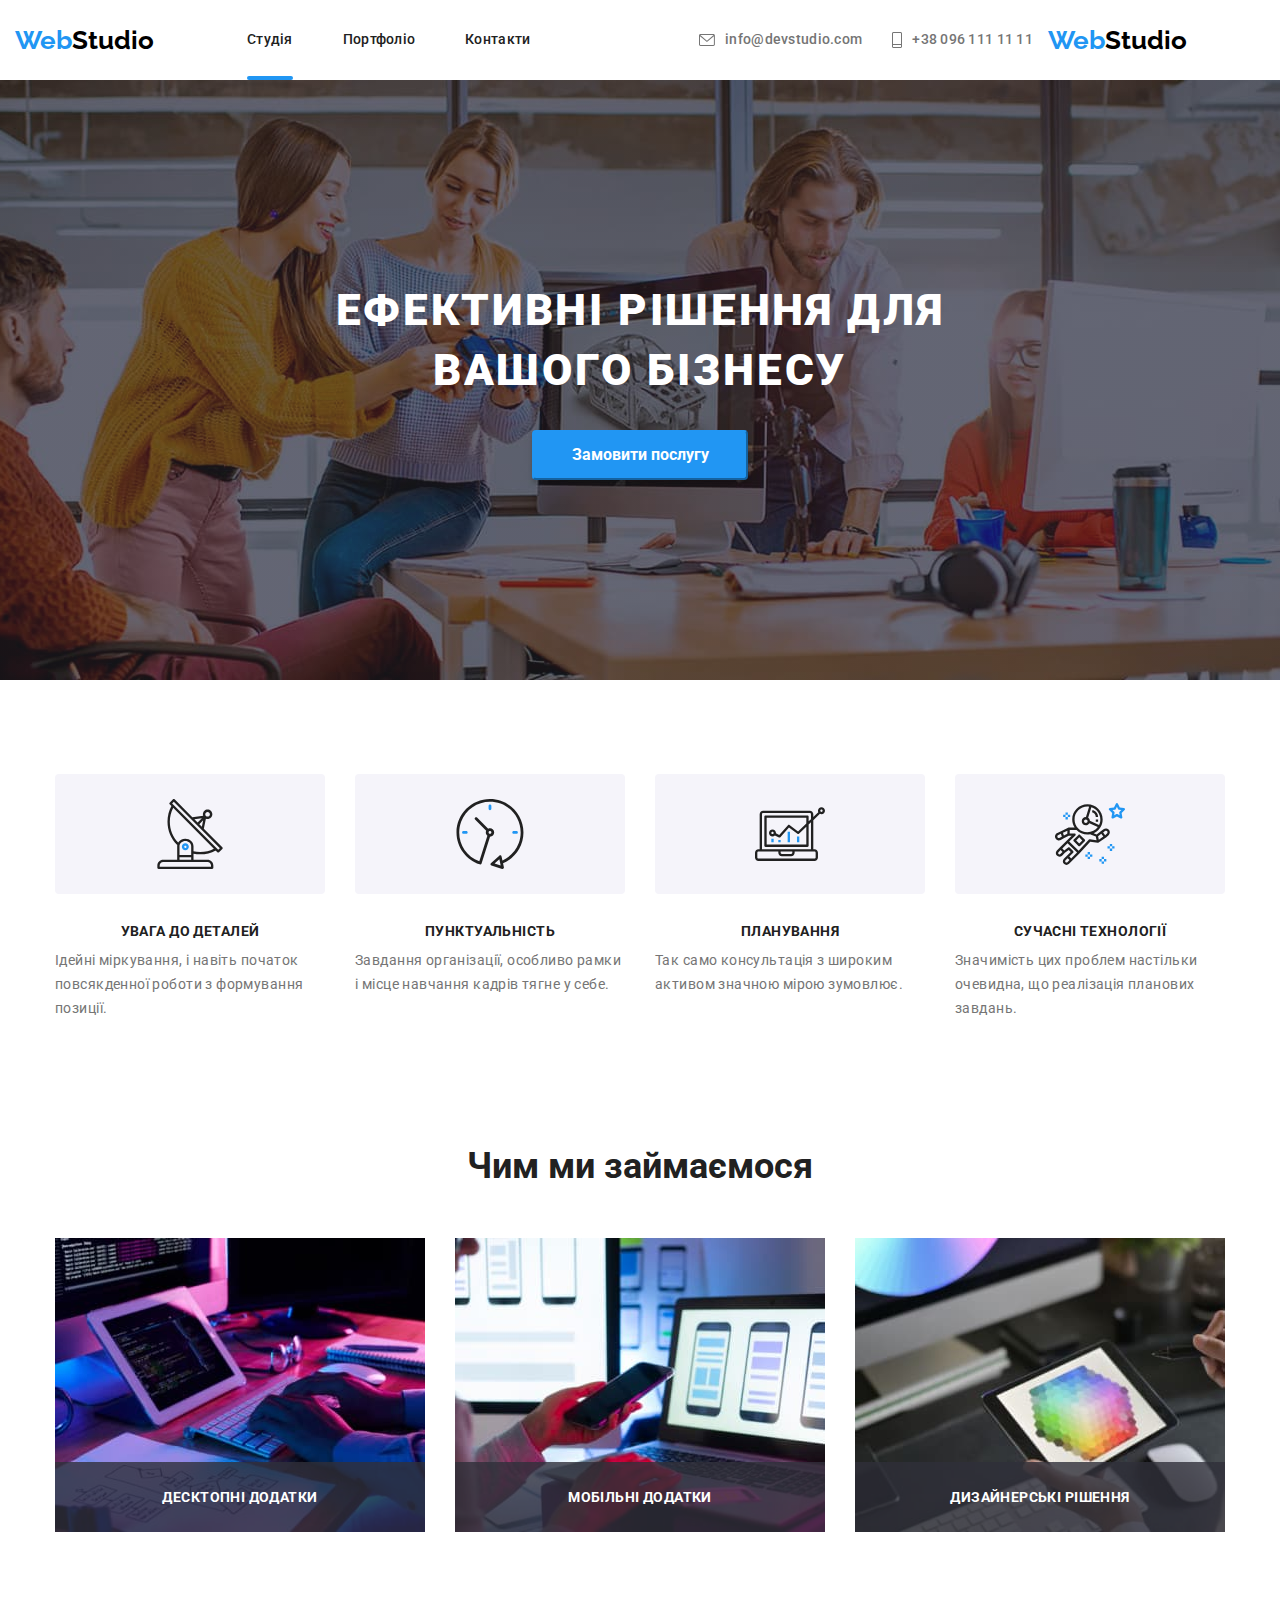
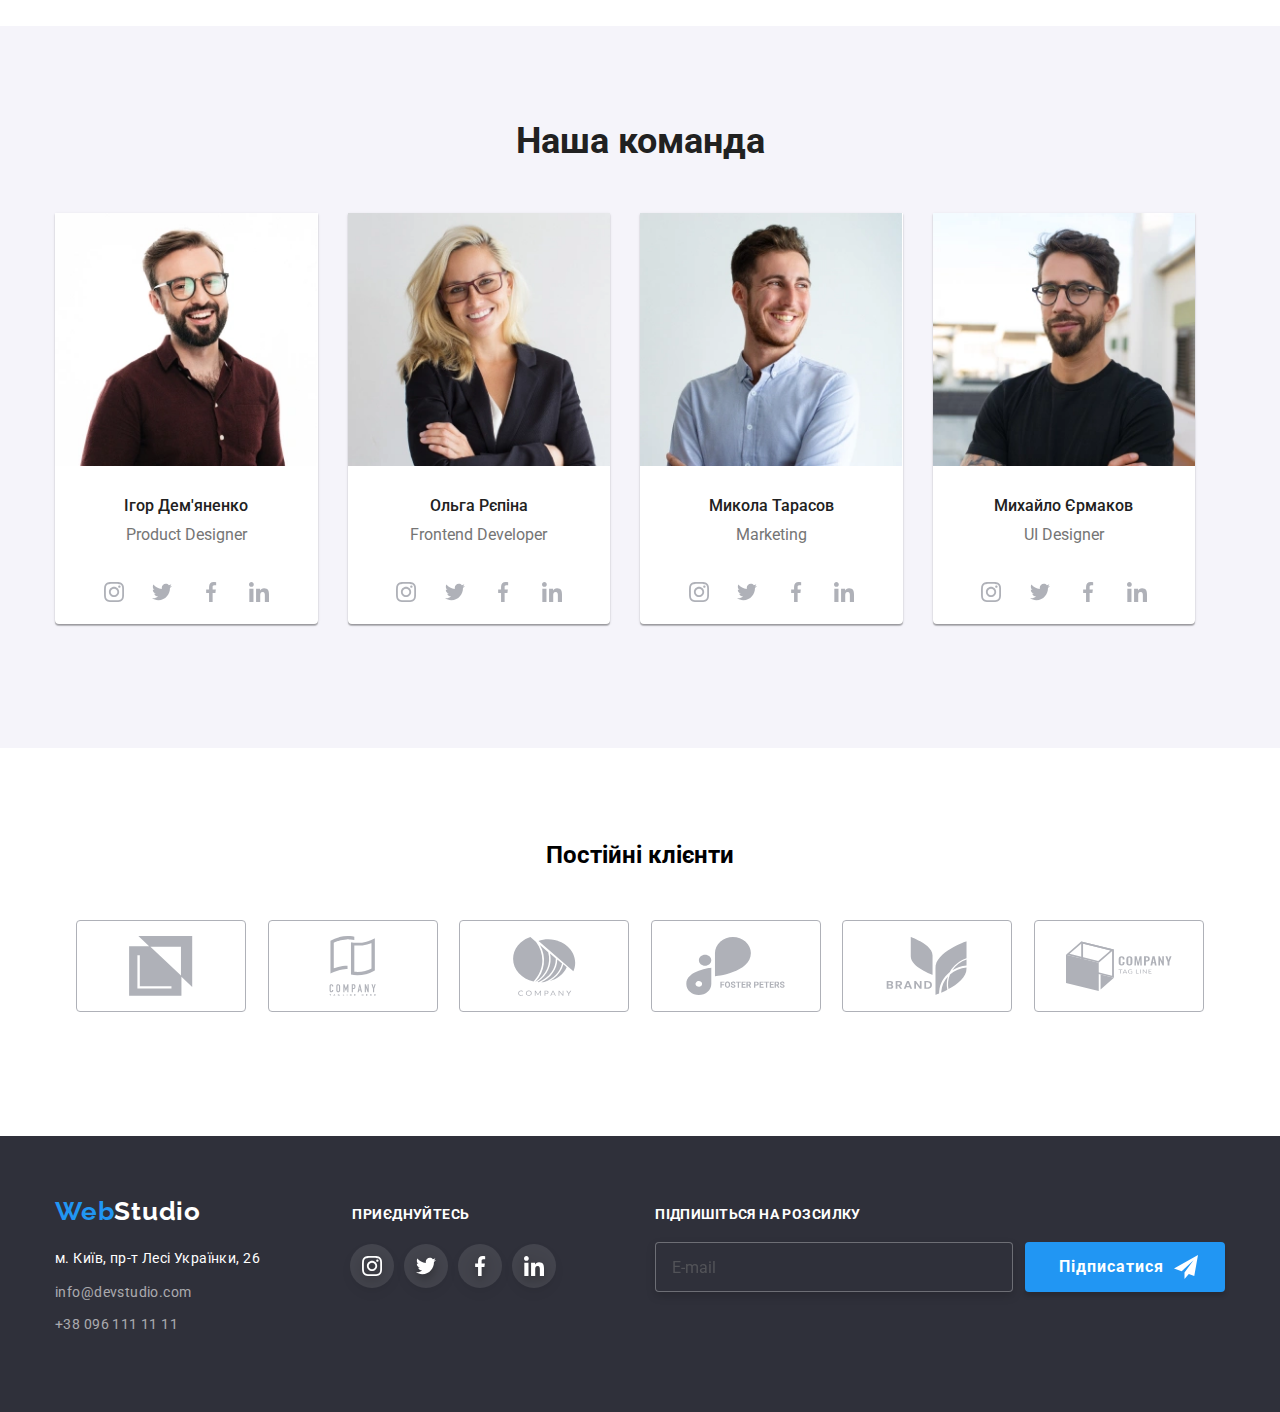
==== commit f3c5ead2: "commit 0.8 HW-8" ====
--- a/index.html
+++ b/index.html
@@ -57,22 +57,20 @@
         </button>
       </div>
 
+      <a class="logo" href="index.html"
+            ><span class="web">Web</span><span class="studio">Studio</span></a>
+
       <div class="mob-menu js-menu-container">
+      
+
         <button class="mob-menu__close js-close-menu">
-          <svg
-            fill="currentColor"
-            viewBox="0 0 20 20"
-            xmlns="http://www.w3.org/2000/svg"
-            width="24"
-            height="24"
-          >
-            <path
-              fill-rule="evenodd"
-              d="M4.293 4.293a1 1 0 011.414 0L10 8.586l4.293-4.293a1 1 0 111.414 1.414L11.414 10l4.293 4.293a1 1 0 01-1.414 1.414L10 11.414l-4.293 4.293a1 1 0 01-1.414-1.414L8.586 10 4.293 5.707a1 1 0 010-1.414z"
-              clip-rule="evenodd"
-            ></path>
+          <svg class="close-img" width="24" height="24">
+            <use
+              href="./images/close_24px.svg#icon-close_24">
+            </use>
           </svg>
         </button>
+        
 
         <div class="mob-menu__body">
           <ul class="mob-menu__list">
--- a/css/main.min.css
+++ b/css/main.min.css
@@ -1 +1 @@
-/*! modern-normalize v1.1.0 | MIT License | https://github.com/sindresorhus/modern-normalize */*,::after,::before{box-sizing:border-box}html{-moz-tab-size:4;tab-size:4}html{line-height:1.15;-webkit-text-size-adjust:100%}body{margin:0}body{font-family:system-ui,-apple-system,"Segoe UI",Roboto,Helvetica,Arial,sans-serif,"Apple Color Emoji","Segoe UI Emoji"}hr{height:0;color:inherit}abbr[title]{text-decoration:underline dotted}b,strong{font-weight:bolder}code,kbd,pre,samp{font-family:ui-monospace,SFMono-Regular,Consolas,"Liberation Mono",Menlo,monospace;font-size:1em}small{font-size:80%}sub,sup{font-size:75%;line-height:0;position:relative;vertical-align:baseline}sub{bottom:-0.25em}sup{top:-0.5em}table{text-indent:0;border-color:inherit}button,input,optgroup,select,textarea{font-family:inherit;font-size:100%;line-height:1.15;margin:0}button,select{text-transform:none}[type=button],[type=reset],[type=submit],button{-webkit-appearance:button}::-moz-focus-inner{border-style:none;padding:0}:-moz-focusring{outline:1px dotted ButtonText}:-moz-ui-invalid{box-shadow:none}legend{padding:0}progress{vertical-align:baseline}::-webkit-inner-spin-button,::-webkit-outer-spin-button{height:auto}[type=search]{-webkit-appearance:textfield;outline-offset:-2px}::-webkit-search-decoration{-webkit-appearance:none}::-webkit-file-upload-button{-webkit-appearance:button;font:inherit}summary{display:list-item}body,h1,h2,h3,h4,h5,h6,p,ul,ol,li{margin:0;padding:0}ul,li{list-style-type:none}:root{--bs-blue:#2196F3;--bs-dark:#212121;--bs-approx-grey:#757575;--bs-ghost-white:#F5F4FA;--bs-white:#FFFFFF}body{font-family:"Roboto",sans-serif;position:relative;background:#fff}.container{margin-left:auto;margin-right:auto;padding:0 15px;width:100%}@media screen and (min-width: 480px){.container{width:480px}}@media screen and (min-width: 768px){.container{width:768px}}@media screen and (min-width: 1200px){.container{width:1200px}}header{height:80px;background:#fff;display:flex}.inner{border:1px solid #ececec}.header-nav{display:flex}a{text-decoration:none}.logo{font-family:"Raleway",sans-serif;font-style:normal;font-weight:700;font-size:26px;line-height:1.2;text-decoration:none;padding-top:25px;padding-bottom:24px;margin-right:93px}.web{color:var(--bs-blue)}.studio{color:#000}.header-container{display:flex;margin:32px 344px 32px 0}.header-nav__list{display:flex}.header-nav__link{margin-right:50px;font-family:"Roboto",sans-serif;font-style:normal;font-weight:500;font-size:14px;line-height:1.1;letter-spacing:.02em;padding-top:32px;padding-bottom:32px}.link{text-decoration:none;color:var(--bs-dark)}.link:hover,.link:focus{color:var(--bs-blue)}.header-nav .link{position:relative;padding:32px 0}.header-nav .link::before,.header-nav .active::before{content:"";position:absolute;width:0;height:4px;border-radius:2px;bottom:-1px;left:0;background-color:var(--bs-blue);transition:width 250ms cubic-bezier(0.4, 0, 0.2, 1)}.header-nav .active::before{width:100%}.header-nav .link:hover::before,.header-nav .link:focus::before{width:100%}.active:visited{color:var(--bs-blue)}.header-inner{display:flex}.contacts{margin-left:auto}@media screen and (min-width: 480px)and (max-width: 767px){.contacts{display:flex}}@media screen and (min-width: 1200px){.contacts{display:flex}}@media screen and (min-width: 768px)and (max-width: 1199px){.contacts{padding-top:21px}}.contact-link{margin-right:30px;font-family:"Roboto",sans-serif;font-style:normal;font-weight:500;font-size:14px;line-height:1.1;letter-spacing:.02em;color:var(--bs-approx-grey);text-decoration:none;padding-top:32px;padding-bottom:32px;display:flex;flex-direction:row-reverse;transition:color 250ms cubic-bezier(0.4, 0, 0.2, 1)}.contact-link:hover,.contact-link:focus{color:var(--bs-blue)}@media screen and (min-width: 768px)and (max-width: 1199px){.contact-link{font-size:12px;line-height:14px;padding-bottom:7px;padding-top:0}}.contacts__item{color:var(--bs-approx-grey)}.contacts__icon{margin-right:10px;fill:currentColor;margin-bottom:auto;margin-top:auto}@media screen and (max-width: 767px){.header-nav,.contacts{display:none}}.burger{width:40px;height:40px;padding:0;margin-left:auto;display:flex;align-items:center;justify-content:center;border:none;cursor:pointer;position:relative;background-color:rgba(0,0,0,0)}@media screen and (min-width: 768px){.burger{display:none}}.burger__line{position:relative;display:block;width:100%;height:3px;background-color:var(--bs-blue)}.burger__line::after,.burger__line::before{position:absolute;content:"";background-color:var(--bs-blue);width:100%;height:3px;left:0}.burger__line::after{top:-15px}.burger__line::before{bottom:-15px}.mob-menu{position:fixed;right:0;top:0;height:100vh;width:100%;transform:translate(100%);background-color:#fff;transition:transform 250ms cubic-bezier(0.4, 0, 0.2, 1)}.mob-menu.is-open{transform:translate(0)}.mob-menu__body{position:relative;max-width:480px;width:100%;margin-left:auto;margin-right:auto;padding:0 10px}.mob-menu__close{position:absolute;right:0;top:0}.mob-menu__close:hover,.mob-menu__close:focus{color:var(--bs-blue)}.contacts-link{font-family:"Roboto";font-style:normal;font-weight:500;font-size:34px;line-height:40px;letter-spacing:.02em;color:#2196f3}.mob-contacts{margin-bottom:64px}.mob-contacts__item{display:flex;margin-bottom:32px;margin-left:40px}@media screen and (min-width: 320px){.mob-contacts__item{margin-left:0;justify-content:center}}.contacts-mail{font-family:"Roboto";font-style:normal;font-weight:500;font-size:24px;line-height:28px;letter-spacing:.02em;color:#757575}.mob-link{font-family:"Roboto";font-style:normal;font-weight:500;font-size:40px;line-height:47px;letter-spacing:.02em;color:#212121}.mob-menu__link{margin-bottom:32px;margin-left:40px}.mob-menu__list{margin-top:48px;margin-bottom:306px}.link-mob{font-family:"Roboto";font-style:normal;font-weight:500;font-size:18px;line-height:22px;letter-spacing:.02em;color:#2196f3}.social-mob__link:not(:last-child){border-right:1px solid rgba(33,33,33,.2);padding-right:10px}.social-mob{display:flex;gap:10px;margin-left:40px}@media screen and (min-width: 320px){.social-mob{margin-left:0;flex-wrap:wrap;justify-content:center}}.banner{display:flex;top:80px;padding-bottom:60px}@media screen and (min-width: 768px){.banner{padding-bottom:60px}}@media screen and (min-width: 1200px){.banner{padding-bottom:94px}}.banner__box{margin-left:auto;margin-right:auto;padding:0 15px;width:100%}@media screen and (min-width: 1200px){.banner__box{padding:0}}.banner-container{width:480px;margin-left:auto;margin-right:auto;padding:200px 0;display:block;max-width:100%;background:linear-gradient(rgba(47, 48, 58, 0.4), rgba(47, 48, 58, 0.4)),url("../images/banner.jpg") no-repeat center/cover,#2f303a}@media screen and (min-width: 768px){.banner-container{width:768px}}@media screen and (min-width: 1200px){.banner-container{width:1600px}}@media(min-device-pixel-ratio: 2),(min-resolution: 192dpi),(min-resolution: 2dppx){.banner-container{background:linear-gradient(rgba(47, 48, 58, 0.4), rgba(47, 48, 58, 0.4)),url("../images/Header-480@2x.jpg") no-repeat center/cover,#2f303a}}@media screen and (min-width: 768px){.banner-container{background:linear-gradient(rgba(47, 48, 58, 0.4), rgba(47, 48, 58, 0.4)),url("../images/Header-768.jpg") no-repeat center/cover,#2f303a}}@media screen and (min-width: 768px)and (min-device-pixel-ratio: 2),screen and (min-width: 768px)and (min-resolution: 192dpi),screen and (min-width: 768px)and (min-resolution: 2dppx){.banner-container{background:linear-gradient(rgba(47, 48, 58, 0.4), rgba(47, 48, 58, 0.4)),url("../images/Header-768@2x.jpg") no-repeat center/cover,#2f303a}}@media screen and (min-width: 1200px){.banner-container{background:linear-gradient(rgba(47, 48, 58, 0.4), rgba(47, 48, 58, 0.4)),url("../images/Header-1200.jpg") no-repeat center/cover,#2f303a}}@media screen and (min-width: 1200px)and (min-device-pixel-ratio: 2),screen and (min-width: 1200px)and (min-resolution: 192dpi),screen and (min-width: 1200px)and (min-resolution: 2dppx){.banner-container{background:linear-gradient(rgba(47, 48, 58, 0.4), rgba(47, 48, 58, 0.4)),url("../images/Header-1200@2x.jpg") no-repeat center/cover,#2f303a}}.hero{margin-left:auto;margin-right:auto}@media screen and (min-width: 768px){.hero{width:360px}}@media screen and (min-width: 1200px){.hero{width:696px}}.banner-title{font-family:"Roboto",sans-serif;font-style:normal;font-weight:900;font-size:26px;line-height:42px;text-align:center;letter-spacing:.06em;text-transform:uppercase;color:var(--bs-white);margin-bottom:30px}@media screen and (min-width: 1200px){.banner-title{font-size:44px;line-height:60px}}.banner-btn{background:var(--bs-blue);box-shadow:0px 4px 4px rgba(0,0,0,.15);border-radius:4px;border-color:var(--bs-blue);color:var(--bs-white);font-family:"Roboto",sans-serif;font-style:normal;font-weight:700;font-size:16px;line-height:1.9;align-items:center;text-align:center;cursor:pointer;width:216px;height:50px;margin-right:auto;display:flex;margin-left:auto;justify-content:center;transition:color 250ms cubic-bezier(0.4, 0, 0.2, 1)}.banner-btn:hover,.banner-btn:focus{color:var(--bs-white);background:#188ce8}.peculiarities-title{display:none}@media screen and (min-width: 768px){.feature__list{display:flex;flex-wrap:wrap;justify-content:space-between}}@media screen and (min-width: 1200px){.feature__list{display:flex;justify-content:center;flex-wrap:nowrap}}.item-icon{width:450px;margin-bottom:30px}@media screen and (min-width: 320px){.item-icon{width:290px}}@media screen and (min-width: 768px){.item-icon{width:354px}}@media screen and (min-width: 1200px){.item-icon{width:270px;margin-right:30px}}.feature-title{font-family:"Roboto",sans-serif;font-style:normal;font-weight:700;font-size:14px;line-height:1.1;letter-spacing:.03em;text-transform:uppercase;color:var(--bs-dark);margin-bottom:10px;width:450px;display:flex;justify-content:center}@media screen and (min-width: 320px){.feature-title{width:290px}}@media screen and (min-width: 768px){.feature-title{width:354px}}@media screen and (min-width: 1200px){.feature-title{width:270px;margin-right:30px}}.description-title{font-family:"Roboto",sans-serif;font-size:14px;line-height:1.7;letter-spacing:.03em;color:var(--bs-approx-grey);width:450px}@media screen and (min-width: 320px){.description-title{width:290px}}@media screen and (min-width: 768px){.description-title{width:354px}}@media screen and (min-width: 1200px){.description-title{width:270px;margin-right:30px}}.row-img{display:flex;justify-content:center}@media screen and (min-width: 1200px){.row-img{justify-content:flex-start}}.peculiarities__icon{background:#f5f4fa;color:212121;border-radius:4px;margin-bottom:30px;display:flex;justify-content:center;width:450px;height:120px}@media screen and (min-width: 320px){.peculiarities__icon{width:290px}}@media screen and (min-width: 768px){.peculiarities__icon{width:354px}}@media screen and (min-width: 1200px){.peculiarities__icon{width:270px;margin-right:30px}}.medium__icon{margin:auto;fill:currentColor}.peculiarities{padding-bottom:60px}@media screen and (min-width: 768px){.peculiarities{padding-bottom:60px}}@media screen and (min-width: 1200px){.peculiarities{padding-bottom:94px}}.doing{padding-bottom:94px}@media screen and (min-width: 320px)and (max-width: 1199px){.doing{display:none}}@media screen and (min-width: 480px)and (max-width: 1199px){.doing{display:none}}@media screen and (min-width: 768px)and (max-width: 1199px){.doing{display:none}}.overlay-text{font-family:"Roboto";font-style:normal;font-weight:700;font-size:14px;line-height:16px;text-align:center;letter-spacing:.03em;text-transform:uppercase;color:#fff;display:flex;justify-content:center;margin:27px 0}.box-title{font-family:"Roboto",sans-serif;font-style:normal;font-weight:700;font-size:36px;line-height:1.2;text-align:center;color:var(--bs-dark);display:flex;justify-content:center;margin-bottom:50px}.box{display:flex}img{display:block;max-width:100%;height:auto}.img-applications{width:370px;height:294px;left:215px;top:1108px;margin-right:30px}.img-phone{width:370px;height:294px;left:615px;top:1108px;margin-right:30px}.img-design{width:370px;height:294px;left:1015px;top:1108px}.overlay-link{position:relative;margin:0 auto}.overlay-box{position:absolute;bottom:0;left:0;width:370px;height:70px;background:rgba(47,48,58,.8)}.team{background:var(--bs-ghost-white);padding-bottom:60px}@media screen and (min-width: 768px){.team{padding-bottom:60px}}@media screen and (min-width: 1200px){.team{padding-bottom:94px}}.team-title{font-family:"Roboto",sans-serif;font-style:normal;font-weight:700;font-size:36px;line-height:1.2;text-align:center;color:var(--bs-dark);left:668px;padding-bottom:50px;padding-top:94px}@media screen and (min-width: 768px)and (max-width: 1199px){.team-row{display:flex;flex-wrap:wrap;justify-content:space-between}}@media screen and (min-width: 1200px){.team-row{display:flex}}.team-card{width:450px;margin-bottom:30px;background:var(--bs-white);box-shadow:0px 1px 3px rgba(0,0,0,.12),0px 1px 1px rgba(0,0,0,.14),0px 2px 1px rgba(0,0,0,.2);border-radius:0px 0px 4px 4px}@media screen and (min-width: 320px)and (max-width: 479px){.team-card{width:290px}}@media screen and (min-width: 768px){.team-card{width:354px}}@media screen and (min-width: 1200px){.team-card{width:270px;margin-right:30px}}.social-group{display:flex;justify-content:space-evenly;fill:#afb1b8;padding:10px 32px}.name{font-family:"Roboto",sans-serif;font-style:normal;font-weight:500;font-size:16px;line-height:1.2;text-align:center;color:var(--bs-dark);margin-top:30px;margin-bottom:10px}.profession{font-family:"Roboto",sans-serif;font-size:16px;line-height:1.2;text-align:center;color:var(--bs-approx-grey);margin-bottom:16px}.img-card{margin:auto}.clients{padding-bottom:60px}@media screen and (min-width: 768px){.clients{padding-bottom:60px}}@media screen and (min-width: 1200px){.clients{padding-bottom:94px}}.clients-title{display:flex;justify-content:center;margin-top:94px;margin-bottom:50px}.clients-item{display:flex;justify-content:space-evenly;color:#afb1b8;flex-wrap:wrap}@media screen and (min-width: 768px){.clients-item{display:flex;color:#afb1b8;flex-wrap:wrap;justify-content:center}}@media screen and (min-width: 1200px){.clients-item{display:flex;justify-content:space-evenly;color:#afb1b8}}.client-icon{box-sizing:border-box;margin:auto;fill:currentColor}.clients-link{border:1px solid #afb1b8;border-radius:4px;width:170px;height:92px;text-align:center;box-sizing:border-box;display:flex;transition:color 250ms cubic-bezier(0.4, 0, 0.2, 1);margin-bottom:30px}.clients-link:hover,.clients-link:focus{background-color:#fff;color:#2196f3;cursor:pointer;border-color:#2196f3}@media screen and (min-width: 768px)and (max-width: 1199px){.clients-link{margin-right:30px}}.link-svg{width:44px;height:44px;border-radius:50%;color:#afb1b8;display:flex;justify-content:center;align-items:center;transition:color 250ms cubic-bezier(0.4, 0, 0.2, 1)}.link-svg:hover,.link-svg:focus{background-color:#2196f3;color:#fff}.instagram,.twitter,.facebook,.linkedin{fill:currentColor}footer{background:#2f303a}.address-container{padding-top:60px}@media screen and (min-width: 768px)and (max-width: 1199px){address{display:flex;justify-content:flex-start}}.address{font-style:normal;margin-top:20px}.logo-address{font-family:"Raleway",sans-serif;font-style:normal;font-weight:700;font-size:24px;line-height:28px;text-align:center;letter-spacing:.03em;color:var(--bs-blue);text-decoration:none}@media screen and (min-width: 320px){.logo-address{display:flex;justify-content:center}}@media screen and (min-width: 480px)and (max-width: 1199px){.logo-address{display:flex;justify-content:center}}@media screen and (min-width: 768px){.logo-address{display:flex}}@media screen and (min-width: 1200px){.logo-address{font-size:26px;line-height:31px;display:flex;justify-content:flex-start}}@media screen and (min-width: 768px)and (max-width: 1199px){.footer-content{display:flex;justify-content:space-evenly}}.address-map,.footer-mail{margin-bottom:8px}@media screen and (min-width: 320px){.address-map,.footer-mail{display:flex;justify-content:center}}@media screen and (min-width: 480px)and (max-width: 1199px){.address-map,.footer-mail{display:flex;justify-content:center}}@media screen and (min-width: 1200px){.address-map,.footer-mail{margin-bottom:9px;display:flex;justify-content:flex-start}}@media screen and (min-width: 320px){.footer-tell{margin-bottom:60px;display:flex;justify-content:center}}@media screen and (min-width: 480px)and (max-width: 1199px){.footer-tell{margin-bottom:60px;display:flex;justify-content:center}}@media screen and (min-width: 1200px){.footer-tell{display:flex;justify-content:flex-start;margin-bottom:0}}.studio-footer{color:var(--bs-white)}.maps{font-family:"Roboto",sans-serif;font-size:14px;line-height:1.7;letter-spacing:.03em;color:var(--bs-white);text-decoration:none;transition:color 250ms cubic-bezier(0.4, 0, 0.2, 1)}.maps:hover,.maps:focus{color:var(--bs-blue)}.address-mail{font-family:"Roboto",sans-serif;font-size:14px;line-height:24px;letter-spacing:.03em;color:rgba(255,255,255,.6);text-decoration:none;transition:color 250ms cubic-bezier(0.4, 0, 0.2, 1)}.address-mail:hover,.address-mail:focus{color:var(--bs-blue)}.address-tell{font-family:"Roboto",sans-serif;font-size:14px;line-height:1.7;letter-spacing:.03em;color:rgba(255,255,255,.6);text-decoration:none;transition:color 250ms cubic-bezier(0.4, 0, 0.2, 1)}.address-tell:hover,.address-tell:focus{color:var(--bs-blue)}@media screen and (min-width: 320px){.send-button{display:flex;justify-content:center;padding-bottom:60px}}@media screen and (min-width: 480px)and (max-width: 1199px){.send-button{display:flex;justify-content:center;padding-bottom:60px}}@media screen and (min-width: 320px){.footer-wrapper{display:flex;justify-content:center;margin-bottom:20px}}@media screen and (min-width: 480px)and (max-width: 1199px){.footer-wrapper{display:flex;justify-content:center;margin-bottom:20px}}.form-footer{font-family:"Roboto";font-style:normal;font-weight:700;font-size:14px;line-height:16px;letter-spacing:.03em;text-transform:uppercase;color:#fff;display:flex}@media screen and (min-width: 320px){.form-footer{justify-content:center;margin-bottom:20px}}@media screen and (min-width: 320px)and (min-width: 480px)and (max-width: 1199px){.form-footer{justify-content:center;margin-bottom:20px}}@media screen and (min-width: 320px)and (min-width: 1200px){.form-footer{justify-content:space-around;margin:-82px 0px 20px 236px}}@media screen and (min-width: 1200px){.check-email{display:flex;justify-content:flex-end;padding-bottom:60px}}.field-footer{width:450px;height:50px;border:1px solid rgba(255,255,255,.3);filter:drop-shadow(0px 4px 4px rgba(0, 0, 0, 0.15));border-radius:4px;background:#2f303a;padding-left:16px;color:rgba(255,255,255,.6);transition:color 250ms cubic-bezier(0.4, 0, 0.2, 1)}.field-footer:hover,.field-footer:focus{cursor:pointer}@media screen and (min-width: 320px){.field-footer{width:290px}}@media screen and (min-width: 1200px){.field-footer{width:358px}}.social-address{color:#fff}@media screen and (min-width: 1200px){.social-address{display:flex;justify-content:center;margin:-130px 0px 0px -372px}}.groups{display:flex}@media screen and (min-width: 320px){.groups{justify-content:center;margin-bottom:60px}}@media screen and (min-width: 480px){.groups{justify-content:center;margin-bottom:60px}}@media screen and (min-width: 1200px){.groups{margin:38px 0px 0px -120px}}.group-tittle{font-family:"Roboto";font-style:normal;font-weight:700;font-size:14px;line-height:16px;letter-spacing:.03em;text-transform:uppercase;display:flex;justify-content:center;margin-bottom:20px}.footer-insta,.footer-twit,.footer-fac{margin-right:10px}.icons{fill:currentColor}.link-svg__icons{width:44px;height:44px;border-radius:50%;background:rgba(255,255,255,.1);color:#fff;filter:drop-shadow(0px 4px 4px rgba(0, 0, 0, 0.25)) drop-shadow(0px 4px 4px rgba(0, 0, 0, 0.25));display:flex;justify-content:center;align-items:center;transition:color 250ms cubic-bezier(0.4, 0, 0.2, 1)}.link-svg__icons:hover,.link-svg__icons:focus{background-color:#2196f3;color:#fff;transition:color 250ms cubic-bezier(0.4, 0, 0.2, 1)}.backdrop{position:fixed;top:0;left:0;right:0;bottom:0;overflow-y:auto;overflow-x:hidden;width:100%;height:100%;z-index:10;background-color:rgba(0,0,0,.2);transition:visibility 250ms cubic-bezier(0.4, 0, 0.2, 1),opacity 250ms cubic-bezier(0.4, 0, 0.2, 1)}.backdrop.is-hidden{visibility:hidden;opacity:0;pointer-events:none}.modal{position:absolute;width:528px;padding:40px;background:#fff;box-shadow:0px 1px 3px rgba(0,0,0,.12),0px 1px 1px rgba(0,0,0,.14),0px 2px 1px rgba(0,0,0,.2);border-radius:4px;left:50%;top:50%;transform:translate(-50%, -50%)}@media screen and (min-width: 480px)and (max-width: 1199px){.modal{width:450px}}.close{position:absolute;width:30px;height:30px;right:8px;top:8px;border-radius:50%;background-color:#fff;border:1px solid rgba(0,0,0,.1);display:flex;align-items:center;justify-content:center;padding:0;cursor:pointer;outline:none}.close:hover .close-img,.close:focus .close-img{fill:#2196f3}.close-img{margin:auto;transition:fill 250ms cubic-bezier(0.4, 0, 0.2, 1)}.form-title{margin-bottom:12px;font-family:"Roboto";font-style:normal;font-weight:700;font-size:20px;line-height:23px;text-align:center;letter-spacing:.03em;color:#212121}.label{display:block;padding-bottom:4px;font-family:"Roboto";font-style:normal;font-weight:400;font-size:12px;line-height:14px;letter-spacing:.01em;color:#757575}.input-wrapper{position:relative;margin-bottom:10px}.input-icon{position:absolute;left:12px;top:50%;transform:translateY(-50%)}.input{border:1px solid rgba(33,33,33,.2);padding:12px 16px;border-radius:4px;width:100%;height:40px;outline:none;font-size:12px;line-height:14px;letter-spacing:.01em;color:#212121;transition:color 250ms cubic-bezier(0.4, 0, 0.2, 1)}.input-icon{transition:fill 250ms cubic-bezier(0.4, 0, 0.2, 1)}.input:focus{border-color:#2196f3}.input:focus+.input-icon{fill:#2196f3}.field{padding-left:45px}input::placeholder{color:rgba(117,117,117,.5)}.form-button{display:block;margin:0 auto;padding:10px 52px;font-family:"Roboto";font-style:normal;font-weight:700;font-size:16px;line-height:30px;letter-spacing:.06em;cursor:pointer;color:#fff;width:200px;height:50px;border:#2196f3;background:#2196f3;box-shadow:0px 4px 4px rgba(0,0,0,.15);border-radius:4px}.textarea{height:120px;resize:none;margin-bottom:20px}.check-label{position:relative;display:flex;align-items:center;margin-bottom:40px;color:#757575}@media screen and (min-width: 480px)and (max-width: 1199px){.check-label{font-weight:400;font-size:12px;line-height:14px}}@media screen and (min-width: 1200px){.check-label{justify-content:center}}.check-wrapp{display:block;border:2px solid #212121;border-radius:2px;width:16px;height:15px;margin-right:7px}.input-check{position:absolute;bottom:0;left:0;width:0;opacity:0;height:0}.input-check:checked+.check-wrapp{border:none}.input-check:checked+.check-wrapp .check-icon{opacity:1}.check-link{margin-left:7px;text-decoration-line:underline;color:#2196f3}.check-icon{opacity:0;width:16px;height:15px}.button-send{width:200px;height:50px;border:#2196f3;background:#2196f3;box-shadow:0px 4px 4px rgba(0,0,0,.15);border-radius:4px;margin-left:12px;transition:color 250ms cubic-bezier(0.4, 0, 0.2, 1);cursor:pointer}.button-send:hover,.button-send:focus{color:var(--bs-white);background:#188ce8}.send{font-family:"Roboto";font-style:normal;font-weight:700;font-size:16px;line-height:30px;display:flex;align-items:center;margin-left:28px;letter-spacing:.06em;color:var(--bs-white)}.icon-send{margin-left:10px}.portfolio{padding-bottom:94px}.btn-section{padding-top:94px}.btn-1{width:73px;height:38px}.btn-2{width:125px;height:38px}.btn-3{width:112px;height:38px}.btn-4{width:103px;height:38px}.btn-5{width:130px;height:38px}.hidden{display:none}.btn-list{display:flex;justify-content:center;margin-bottom:50px}@media screen and (min-width: 480px)and (max-width: 767px){.btn-list{flex-wrap:wrap;margin-left:8px;justify-content:flex-start}}.btn__row{border:var(--bs-ghost-white);background:var(--bs-ghost-white);border-radius:4px;font-family:"Roboto",sans-serif;font-style:normal;font-weight:500;font-size:16px;line-height:1.6;text-align:center;letter-spacing:.03em;color:var(--bs-dark);cursor:pointer;transition:color 250ms cubic-bezier(0.4, 0, 0.2, 1)}.btn__row:hover,.btn__row:focus{color:var(--bs-white);background:var(--bs-blue);filter:drop-shadow(0px 4px 4px rgba(0, 0, 0, 0.25))}.btn-active{margin-right:8px}@media screen and (min-width: 480px)and (max-width: 767px){.btn-active{margin-bottom:15px}}.project-row{display:flex;flex-wrap:wrap;gap:30px}.name-box{border:1px solid #eee;border-top:0;padding-bottom:20px}.project-link{display:block;transition:color 250ms cubic-bezier(0.4, 0, 0.2, 1)}.project-link:hover{box-shadow:0px 1px 1px rgba(0,0,0,.12),0px 4px 4px rgba(0,0,0,.06),1px 4px 6px rgba(0,0,0,.16)}.project-link:focus{box-shadow:0px 1px 1px rgba(0,0,0,.12),0px 4px 4px rgba(0,0,0,.06),1px 4px 6px rgba(0,0,0,.16);transition:color 250ms cubic-bezier(0.4, 0, 0.2, 1)}.name-project{font-family:"Roboto",sans-serif;font-style:normal;font-weight:700;font-size:18px;line-height:2;letter-spacing:.06em;color:var(--bs-dark);margin:20px 0px 4px 24px}.profession-project{font-family:"Roboto",sans-serif;font-size:16px;line-height:1.9;letter-spacing:.03em;color:var(--bs-approx-grey);margin:4px 0px 0px 24px}.overlay-img{position:relative;overflow:hidden}.overlay-project{background:rgba(33,150,243,.9);padding:63px 24px;position:absolute;bottom:0;top:0;transform:translateY(100%);height:100%;width:100%;transition:transform 250ms cubic-bezier(0.4, 0, 0.2, 1)}.project-link:hover .overlay-project,.project-link:focus .overlay-project{transform:translateY(0)}.overlay-desc{font-family:"Roboto";font-style:normal;font-weight:400;font-size:18px;line-height:28px;letter-spacing:.03em;color:#fff}/*# sourceMappingURL=main.min.css.map */+/*! modern-normalize v1.1.0 | MIT License | https://github.com/sindresorhus/modern-normalize */*,::after,::before{box-sizing:border-box}html{-moz-tab-size:4;tab-size:4}html{line-height:1.15;-webkit-text-size-adjust:100%}body{margin:0}body{font-family:system-ui,-apple-system,"Segoe UI",Roboto,Helvetica,Arial,sans-serif,"Apple Color Emoji","Segoe UI Emoji"}hr{height:0;color:inherit}abbr[title]{text-decoration:underline dotted}b,strong{font-weight:bolder}code,kbd,pre,samp{font-family:ui-monospace,SFMono-Regular,Consolas,"Liberation Mono",Menlo,monospace;font-size:1em}small{font-size:80%}sub,sup{font-size:75%;line-height:0;position:relative;vertical-align:baseline}sub{bottom:-0.25em}sup{top:-0.5em}table{text-indent:0;border-color:inherit}button,input,optgroup,select,textarea{font-family:inherit;font-size:100%;line-height:1.15;margin:0}button,select{text-transform:none}[type=button],[type=reset],[type=submit],button{-webkit-appearance:button}::-moz-focus-inner{border-style:none;padding:0}:-moz-focusring{outline:1px dotted ButtonText}:-moz-ui-invalid{box-shadow:none}legend{padding:0}progress{vertical-align:baseline}::-webkit-inner-spin-button,::-webkit-outer-spin-button{height:auto}[type=search]{-webkit-appearance:textfield;outline-offset:-2px}::-webkit-search-decoration{-webkit-appearance:none}::-webkit-file-upload-button{-webkit-appearance:button;font:inherit}summary{display:list-item}body,h1,h2,h3,h4,h5,h6,p,ul,ol,li{margin:0;padding:0}ul,li{list-style-type:none}:root{--bs-blue:#2196F3;--bs-dark:#212121;--bs-approx-grey:#757575;--bs-ghost-white:#F5F4FA;--bs-white:#FFFFFF}body{font-family:"Roboto",sans-serif;position:relative;background:#fff}.container{margin-left:auto;margin-right:auto;padding:0 15px;width:100%}@media screen and (min-width: 480px){.container{width:480px}}@media screen and (min-width: 768px){.container{width:768px}}@media screen and (min-width: 1200px){.container{width:1200px}}header{height:80px;background:#fff;display:flex}@media screen and (min-width: 320px)and (max-width: 767px){header{display:flex;flex-direction:row-reverse}}.inner{border:1px solid #ececec}.header-nav{display:flex}a{text-decoration:none}.logo{font-family:"Raleway",sans-serif;font-style:normal;font-weight:700;font-size:26px;line-height:1.2;text-decoration:none;padding-top:25px;padding-bottom:24px;margin-right:93px}@media screen and (min-width: 320px)and (max-width: 767px){.logo{font-size:24px;line-height:28px;letter-spacing:.03em;padding:16px 0 16px 15px;margin-right:0}}.web{color:var(--bs-blue)}.studio{color:#000}.header-container{display:flex;margin:32px 344px 32px 0}.header-nav__list{display:flex}.header-nav__link{margin-right:50px;font-family:"Roboto",sans-serif;font-style:normal;font-weight:500;font-size:14px;line-height:1.1;letter-spacing:.02em;padding-top:32px;padding-bottom:32px}.link{text-decoration:none;color:var(--bs-dark)}.link:hover,.link:focus{color:var(--bs-blue)}.header-nav .link{position:relative;padding:32px 0}.header-nav .link::before,.header-nav .active::before{content:"";position:absolute;width:0;height:4px;border-radius:2px;bottom:-1px;left:0;background-color:var(--bs-blue);transition:width 250ms cubic-bezier(0.4, 0, 0.2, 1)}.header-nav .active::before{width:100%}.header-nav .link:hover::before,.header-nav .link:focus::before{width:100%}.active:visited{color:var(--bs-blue)}.header-inner{display:flex}.contacts{margin-left:auto}@media screen and (min-width: 480px)and (max-width: 767px){.contacts{display:flex}}@media screen and (min-width: 1200px){.contacts{display:flex}}@media screen and (min-width: 768px)and (max-width: 1199px){.contacts{display:flex;flex-direction:column;align-items:flex-start;padding-top:21px}}.contact-link{font-family:"Roboto",sans-serif;font-style:normal;font-weight:500;font-size:14px;line-height:1.1;letter-spacing:.02em;color:var(--bs-approx-grey);text-decoration:none;padding-top:32px;padding-bottom:32px;display:flex;flex-direction:row-reverse;transition:color 250ms cubic-bezier(0.4, 0, 0.2, 1)}.contact-link:hover,.contact-link:focus{color:var(--bs-blue)}@media screen and (min-width: 768px)and (max-width: 1199px){.contact-link{font-size:12px;line-height:14px;padding-bottom:7px;padding-top:0}}.contacts__item{color:var(--bs-approx-grey)}@media screen and (min-width: 1200px){.contacts__item:not(:last-child){margin-right:30px}}.contacts__icon{margin-right:10px;fill:currentColor;margin-bottom:auto;margin-top:auto}@media screen and (max-width: 767px){.header-nav,.contacts{display:none}}.burger{width:24px;height:24px;padding:26px 0;margin-left:auto;display:flex;align-items:center;justify-content:center;border:none;cursor:pointer;position:relative;background-color:rgba(0,0,0,0)}@media screen and (min-width: 768px){.burger{display:none}}.burger__line{position:relative;display:block;width:100%;height:3px;background-color:var(--bs-dark)}.burger__line::after,.burger__line::before{position:absolute;content:"";background-color:var(--bs-dark);width:100%;height:3px;left:0}.burger__line::after{top:-10px}.burger__line::before{bottom:-10px}.mob-menu{position:fixed;right:0;top:0;height:100vh;width:100%;transform:translate(100%);background-color:#fff;transition:transform 250ms cubic-bezier(0.4, 0, 0.2, 1)}.mob-menu.is-open{transform:translate(0)}.mob-menu__body{position:relative;max-width:480px;width:100%;margin-left:auto;margin-right:auto;padding:0 10px}.mob-menu__close{position:absolute;right:10px;top:10px;background:rgba(0,0,0,0);align-content:center;border:#fff}.mob-menu__close:hover,.mob-menu__close:focus{color:var(--bs-blue)}.contacts-link{font-family:"Roboto";font-style:normal;font-weight:500;font-size:34px;line-height:40px;letter-spacing:.02em;color:#2196f3}.mob-contacts{margin-bottom:64px}.mob-contacts__item{display:flex;margin-bottom:32px;margin-left:40px}@media screen and (min-width: 320px){.mob-contacts__item{margin-left:0;justify-content:center}}.contacts-mail{font-family:"Roboto";font-style:normal;font-weight:500;font-size:24px;line-height:28px;letter-spacing:.02em;color:#757575}.mob-link{font-family:"Roboto";font-style:normal;font-weight:500;font-size:40px;line-height:47px;letter-spacing:.02em;color:#212121}.mob-menu__link{margin-bottom:32px;margin-left:40px}.mob-menu__list{margin-top:48px;display:flex;flex-direction:column;justify-content:space-between}.link-mob{font-family:"Roboto";font-style:normal;font-weight:500;font-size:18px;line-height:22px;letter-spacing:.02em;color:#2196f3}.social-mob__link:not(:last-child){border-right:1px solid rgba(33,33,33,.2);padding-right:10px}.social-mob{display:flex;gap:10px;margin-left:40px}@media screen and (min-width: 320px){.social-mob{margin-left:0;flex-wrap:wrap;justify-content:center}}.banner{display:flex;top:80px;padding-bottom:60px}@media screen and (min-width: 768px){.banner{padding-bottom:60px}}@media screen and (min-width: 1200px){.banner{padding-bottom:94px}}.banner__box{margin-left:auto;margin-right:auto;padding:0 15px;width:100%}@media screen and (min-width: 1200px){.banner__box{padding:0}}.banner-container{width:480px;margin-left:auto;margin-right:auto;padding:100px 0;display:block;max-width:100%;background:linear-gradient(rgba(47, 48, 58, 0.4), rgba(47, 48, 58, 0.4)),url("../images/banner.jpg") no-repeat center/cover,#2f303a}@media screen and (min-width: 768px){.banner-container{width:768px}}@media screen and (min-width: 1200px){.banner-container{width:1600px;padding:200px 0}}@media(min-device-pixel-ratio: 2),(min-resolution: 192dpi),(min-resolution: 2dppx){.banner-container{background:linear-gradient(rgba(47, 48, 58, 0.4), rgba(47, 48, 58, 0.4)),url("../images/Header-480@2x.jpg") no-repeat center/cover,#2f303a}}@media screen and (min-width: 768px){.banner-container{background:linear-gradient(rgba(47, 48, 58, 0.4), rgba(47, 48, 58, 0.4)),url("../images/Header-768.jpg") no-repeat center/cover,#2f303a}}@media screen and (min-width: 768px)and (min-device-pixel-ratio: 2),screen and (min-width: 768px)and (min-resolution: 192dpi),screen and (min-width: 768px)and (min-resolution: 2dppx){.banner-container{background:linear-gradient(rgba(47, 48, 58, 0.4), rgba(47, 48, 58, 0.4)),url("../images/Header-768@2x.jpg") no-repeat center/cover,#2f303a}}@media screen and (min-width: 1200px){.banner-container{background:linear-gradient(rgba(47, 48, 58, 0.4), rgba(47, 48, 58, 0.4)),url("../images/Header-1200.jpg") no-repeat center/cover,#2f303a}}@media screen and (min-width: 1200px)and (min-device-pixel-ratio: 2),screen and (min-width: 1200px)and (min-resolution: 192dpi),screen and (min-width: 1200px)and (min-resolution: 2dppx){.banner-container{background:linear-gradient(rgba(47, 48, 58, 0.4), rgba(47, 48, 58, 0.4)),url("../images/Header-1200@2x.jpg") no-repeat center/cover,#2f303a}}.hero{margin-left:auto;margin-right:auto}@media screen and (min-width: 768px){.hero{width:360px}}@media screen and (min-width: 1200px){.hero{width:696px}}.banner-title{font-family:"Roboto",sans-serif;font-style:normal;font-weight:900;font-size:26px;line-height:42px;text-align:center;letter-spacing:.06em;text-transform:uppercase;color:var(--bs-white);margin-bottom:30px}@media screen and (min-width: 1200px){.banner-title{font-size:44px;line-height:60px}}.banner-btn{background:var(--bs-blue);box-shadow:0px 4px 4px rgba(0,0,0,.15);border-radius:4px;border-color:var(--bs-blue);color:var(--bs-white);font-family:"Roboto",sans-serif;font-style:normal;font-weight:700;font-size:16px;line-height:1.9;align-items:center;text-align:center;cursor:pointer;width:216px;height:50px;margin-right:auto;display:flex;margin-left:auto;justify-content:center;transition:color 250ms cubic-bezier(0.4, 0, 0.2, 1)}.banner-btn:hover,.banner-btn:focus{color:var(--bs-white);background:#188ce8}.peculiarities-title{display:none}@media screen and (min-width: 768px){.feature__list{display:flex;flex-wrap:wrap;justify-content:space-between}}@media screen and (min-width: 1200px){.feature__list{display:flex;justify-content:center;flex-wrap:nowrap}}.item-icon{width:450px;margin-bottom:30px}@media screen and (min-width: 320px){.item-icon{width:290px}}@media screen and (min-width: 768px){.item-icon{width:354px}}@media screen and (min-width: 1200px){.item-icon{width:270px;margin-right:30px}}.feature-title{font-family:"Roboto",sans-serif;font-style:normal;font-weight:700;font-size:14px;line-height:1.1;letter-spacing:.03em;text-transform:uppercase;color:var(--bs-dark);margin-bottom:10px;width:450px;display:flex;justify-content:center}@media screen and (min-width: 320px){.feature-title{width:290px}}@media screen and (min-width: 768px){.feature-title{width:354px}}@media screen and (min-width: 1200px){.feature-title{width:270px;margin-right:30px}}.description-title{font-family:"Roboto",sans-serif;font-size:14px;line-height:1.7;letter-spacing:.03em;color:var(--bs-approx-grey);width:450px}@media screen and (min-width: 320px){.description-title{width:290px}}@media screen and (min-width: 768px){.description-title{width:354px}}@media screen and (min-width: 1200px){.description-title{width:270px;margin-right:30px}}.row-img{display:flex;justify-content:center}@media screen and (min-width: 1200px){.row-img{justify-content:flex-start}}.peculiarities__icon{background:#f5f4fa;color:212121;border-radius:4px;margin-bottom:30px;display:flex;justify-content:center;width:450px;height:120px}@media screen and (min-width: 320px){.peculiarities__icon{width:290px}}@media screen and (min-width: 768px){.peculiarities__icon{width:354px}}@media screen and (min-width: 1200px){.peculiarities__icon{width:270px;margin-right:30px}}.medium__icon{margin:auto;fill:currentColor}.peculiarities{padding-bottom:60px}@media screen and (min-width: 768px){.peculiarities{padding-bottom:60px}}@media screen and (min-width: 1200px){.peculiarities{padding-bottom:94px}}.doing{padding-bottom:94px}@media screen and (min-width: 320px)and (max-width: 1199px){.doing{display:none}}@media screen and (min-width: 480px)and (max-width: 1199px){.doing{display:none}}@media screen and (min-width: 768px)and (max-width: 1199px){.doing{display:none}}.overlay-text{font-family:"Roboto";font-style:normal;font-weight:700;font-size:14px;line-height:16px;text-align:center;letter-spacing:.03em;text-transform:uppercase;color:#fff;display:flex;justify-content:center;margin:27px 0}.box-title{font-family:"Roboto",sans-serif;font-style:normal;font-weight:700;font-size:36px;line-height:1.2;text-align:center;color:var(--bs-dark);display:flex;justify-content:center;margin-bottom:50px}.box{display:flex}img{display:block;max-width:100%;height:auto}.img-applications{width:370px;height:294px;left:215px;top:1108px;margin-right:30px}.img-phone{width:370px;height:294px;left:615px;top:1108px;margin-right:30px}.img-design{width:370px;height:294px;left:1015px;top:1108px}.overlay-link{position:relative;margin:0 auto}.overlay-box{position:absolute;bottom:0;left:0;width:370px;height:70px;background:rgba(47,48,58,.8)}.team{background:var(--bs-ghost-white);padding-bottom:60px}@media screen and (min-width: 768px){.team{padding-bottom:60px}}@media screen and (min-width: 1200px){.team{padding-bottom:94px}}.team-title{font-family:"Roboto",sans-serif;font-style:normal;font-weight:700;font-size:36px;line-height:1.2;text-align:center;color:var(--bs-dark);left:668px;padding-bottom:50px;padding-top:94px}@media screen and (min-width: 768px)and (max-width: 1199px){.team-row{display:flex;flex-wrap:wrap;justify-content:space-between}}@media screen and (min-width: 1200px){.team-row{display:flex}}.team-card{width:450px;margin-bottom:30px;background:var(--bs-white);box-shadow:0px 1px 3px rgba(0,0,0,.12),0px 1px 1px rgba(0,0,0,.14),0px 2px 1px rgba(0,0,0,.2);border-radius:0px 0px 4px 4px}@media screen and (min-width: 320px)and (max-width: 479px){.team-card{width:290px}}@media screen and (min-width: 768px){.team-card{width:354px}}@media screen and (min-width: 1200px){.team-card{width:270px;margin-right:30px}}.social-group{display:flex;justify-content:space-evenly;fill:#afb1b8;padding:10px 32px}.name{font-family:"Roboto",sans-serif;font-style:normal;font-weight:500;font-size:16px;line-height:1.2;text-align:center;color:var(--bs-dark);margin-top:30px;margin-bottom:10px}.profession{font-family:"Roboto",sans-serif;font-size:16px;line-height:1.2;text-align:center;color:var(--bs-approx-grey);margin-bottom:16px}.img-card{margin:auto}.clients{padding-bottom:60px}@media screen and (min-width: 768px){.clients{padding-bottom:60px}}@media screen and (min-width: 1200px){.clients{padding-bottom:94px}}.clients-title{display:flex;justify-content:center;margin-top:94px;margin-bottom:50px}.clients-item{display:flex;justify-content:space-evenly;color:#afb1b8;flex-wrap:wrap}@media screen and (min-width: 768px){.clients-item{display:flex;color:#afb1b8;flex-wrap:wrap;justify-content:center}}@media screen and (min-width: 1200px){.clients-item{display:flex;justify-content:space-evenly;color:#afb1b8}}.client-icon{box-sizing:border-box;margin:auto;fill:currentColor}.clients-link{border:1px solid #afb1b8;border-radius:4px;width:170px;height:92px;text-align:center;box-sizing:border-box;display:flex;transition:color 250ms cubic-bezier(0.4, 0, 0.2, 1);margin-bottom:30px}.clients-link:hover,.clients-link:focus{background-color:#fff;color:#2196f3;cursor:pointer;border-color:#2196f3}@media screen and (min-width: 768px)and (max-width: 1199px){.clients-link{margin-right:30px}}.link-svg{width:44px;height:44px;border-radius:50%;color:#afb1b8;display:flex;justify-content:center;align-items:center;transition:color 250ms cubic-bezier(0.4, 0, 0.2, 1)}.link-svg:hover,.link-svg:focus{background-color:#2196f3;color:#fff}.instagram,.twitter,.facebook,.linkedin{fill:currentColor}footer{background:#2f303a}.address-container{padding-top:60px}@media screen and (min-width: 768px)and (max-width: 1199px){address{display:flex;justify-content:flex-start}}.address{font-style:normal;margin-top:20px}.logo-address{font-family:"Raleway",sans-serif;font-style:normal;font-weight:700;font-size:24px;line-height:28px;text-align:center;letter-spacing:.03em;color:var(--bs-blue);text-decoration:none}@media screen and (min-width: 320px){.logo-address{display:flex;justify-content:center}}@media screen and (min-width: 480px)and (max-width: 1199px){.logo-address{display:flex;justify-content:center}}@media screen and (min-width: 768px){.logo-address{display:flex}}@media screen and (min-width: 1200px){.logo-address{font-size:26px;line-height:31px;display:flex;justify-content:flex-start}}@media screen and (min-width: 768px)and (max-width: 1199px){.footer-content{display:flex;justify-content:space-evenly}}.address-map,.footer-mail{margin-bottom:8px}@media screen and (min-width: 320px){.address-map,.footer-mail{display:flex;justify-content:center}}@media screen and (min-width: 480px)and (max-width: 1199px){.address-map,.footer-mail{display:flex;justify-content:center}}@media screen and (min-width: 1200px){.address-map,.footer-mail{margin-bottom:9px;display:flex;justify-content:flex-start}}@media screen and (min-width: 320px){.footer-tell{margin-bottom:60px;display:flex;justify-content:center}}@media screen and (min-width: 480px)and (max-width: 1199px){.footer-tell{margin-bottom:60px;display:flex;justify-content:center}}@media screen and (min-width: 1200px){.footer-tell{display:flex;justify-content:flex-start;margin-bottom:0}}.studio-footer{color:var(--bs-white)}.maps{font-family:"Roboto",sans-serif;font-size:14px;line-height:1.7;letter-spacing:.03em;color:var(--bs-white);text-decoration:none;transition:color 250ms cubic-bezier(0.4, 0, 0.2, 1)}.maps:hover,.maps:focus{color:var(--bs-blue)}.address-mail{font-family:"Roboto",sans-serif;font-size:14px;line-height:24px;letter-spacing:.03em;color:rgba(255,255,255,.6);text-decoration:none;transition:color 250ms cubic-bezier(0.4, 0, 0.2, 1)}.address-mail:hover,.address-mail:focus{color:var(--bs-blue)}.address-tell{font-family:"Roboto",sans-serif;font-size:14px;line-height:1.7;letter-spacing:.03em;color:rgba(255,255,255,.6);text-decoration:none;transition:color 250ms cubic-bezier(0.4, 0, 0.2, 1)}.address-tell:hover,.address-tell:focus{color:var(--bs-blue)}@media screen and (min-width: 320px){.send-button{display:flex;justify-content:center;padding-bottom:60px}}@media screen and (min-width: 480px)and (max-width: 1199px){.send-button{display:flex;justify-content:center;padding-bottom:60px}}@media screen and (min-width: 320px){.footer-wrapper{display:flex;justify-content:center;margin-bottom:20px}}@media screen and (min-width: 480px)and (max-width: 1199px){.footer-wrapper{display:flex;justify-content:center;margin-bottom:20px}}.form-footer{font-family:"Roboto";font-style:normal;font-weight:700;font-size:14px;line-height:16px;letter-spacing:.03em;text-transform:uppercase;color:#fff;display:flex}@media screen and (min-width: 320px){.form-footer{justify-content:center;margin-bottom:20px}}@media screen and (min-width: 320px)and (min-width: 480px)and (max-width: 1199px){.form-footer{justify-content:center;margin-bottom:20px}}@media screen and (min-width: 320px)and (min-width: 1200px){.form-footer{justify-content:space-around;margin:-82px 0px 20px 236px}}@media screen and (min-width: 1200px){.check-email{display:flex;justify-content:flex-end;padding-bottom:60px}}.field-footer{width:450px;height:50px;border:1px solid rgba(255,255,255,.3);filter:drop-shadow(0px 4px 4px rgba(0, 0, 0, 0.15));border-radius:4px;background:#2f303a;padding-left:16px;color:rgba(255,255,255,.6);transition:color 250ms cubic-bezier(0.4, 0, 0.2, 1)}.field-footer:hover,.field-footer:focus{cursor:pointer}@media screen and (min-width: 320px){.field-footer{width:290px}}@media screen and (min-width: 1200px){.field-footer{width:358px}}.social-address{color:#fff}@media screen and (min-width: 1200px){.social-address{display:flex;justify-content:center;margin:-130px 0px 0px -372px}}.groups{display:flex}@media screen and (min-width: 320px){.groups{justify-content:center;margin-bottom:60px}}@media screen and (min-width: 480px){.groups{justify-content:center;margin-bottom:60px}}@media screen and (min-width: 1200px){.groups{margin:38px 0px 0px -120px}}.group-tittle{font-family:"Roboto";font-style:normal;font-weight:700;font-size:14px;line-height:16px;letter-spacing:.03em;text-transform:uppercase;display:flex;justify-content:center;margin-bottom:20px}.footer-insta,.footer-twit,.footer-fac{margin-right:10px}.icons{fill:currentColor}.link-svg__icons{width:44px;height:44px;border-radius:50%;background:rgba(255,255,255,.1);color:#fff;filter:drop-shadow(0px 4px 4px rgba(0, 0, 0, 0.25)) drop-shadow(0px 4px 4px rgba(0, 0, 0, 0.25));display:flex;justify-content:center;align-items:center;transition:color 250ms cubic-bezier(0.4, 0, 0.2, 1)}.link-svg__icons:hover,.link-svg__icons:focus{background-color:#2196f3;color:#fff;transition:color 250ms cubic-bezier(0.4, 0, 0.2, 1)}.backdrop{position:fixed;top:0;left:0;right:0;bottom:0;overflow-y:auto;overflow-x:hidden;width:100%;height:100%;z-index:10;background-color:rgba(0,0,0,.2);transition:visibility 250ms cubic-bezier(0.4, 0, 0.2, 1),opacity 250ms cubic-bezier(0.4, 0, 0.2, 1)}.backdrop.is-hidden{visibility:hidden;opacity:0;pointer-events:none}.modal{position:absolute;width:528px;padding:40px;background:#fff;box-shadow:0px 1px 3px rgba(0,0,0,.12),0px 1px 1px rgba(0,0,0,.14),0px 2px 1px rgba(0,0,0,.2);border-radius:4px;left:50%;top:50%;transform:translate(-50%, -50%)}@media screen and (min-width: 320px)and (max-width: 479px){.modal{width:290px}}@media screen and (min-width: 480px)and (max-width: 1199px){.modal{width:450px}}.close{position:absolute;width:30px;height:30px;right:8px;top:8px;border-radius:50%;background-color:#fff;border:1px solid rgba(0,0,0,.1);display:flex;align-items:center;justify-content:center;padding:0;cursor:pointer;outline:none}.close:hover .close-img,.close:focus .close-img{fill:#2196f3}.close-img{margin:auto;transition:fill 250ms cubic-bezier(0.4, 0, 0.2, 1)}.form-title{margin-bottom:12px;font-family:"Roboto";font-style:normal;font-weight:700;font-size:20px;line-height:23px;text-align:center;letter-spacing:.03em;color:#212121}@media screen and (min-width: 320px)and (max-width: 479px){.form-title{font-size:15px;line-height:15px}}.label{display:block;padding-bottom:4px;font-family:"Roboto";font-style:normal;font-weight:400;font-size:12px;line-height:14px;letter-spacing:.01em;color:#757575}.input-wrapper{position:relative;margin-bottom:10px}.input-icon{position:absolute;left:12px;top:50%;transform:translateY(-50%)}.input{border:1px solid rgba(33,33,33,.2);padding:12px 16px;border-radius:4px;width:100%;height:40px;outline:none;font-size:12px;line-height:14px;letter-spacing:.01em;color:#212121;transition:color 250ms cubic-bezier(0.4, 0, 0.2, 1)}.input-icon{transition:fill 250ms cubic-bezier(0.4, 0, 0.2, 1)}.input:focus{border-color:#2196f3}.input:focus+.input-icon{fill:#2196f3}.field{padding-left:45px}input::placeholder{color:rgba(117,117,117,.5)}.form-button{display:block;margin:0 auto;padding:10px 52px;font-family:"Roboto";font-style:normal;font-weight:700;font-size:16px;line-height:30px;letter-spacing:.06em;cursor:pointer;color:#fff;width:200px;height:50px;border:#2196f3;background:#2196f3;box-shadow:0px 4px 4px rgba(0,0,0,.15);border-radius:4px}.textarea{height:120px;resize:none;margin-bottom:20px}@media screen and (min-width: 320px)and (max-width: 479px){.textarea{height:40px}}.check-label{position:relative;display:flex;align-items:center;margin-bottom:40px;color:#757575}@media screen and (min-width: 320px){.check-label{font-weight:400;font-size:12px;line-height:14px;margin-bottom:20px}}@media screen and (min-width: 480px)and (max-width: 1199px){.check-label{font-weight:400;font-size:12px;line-height:14px}}@media screen and (min-width: 1200px){.check-label{justify-content:center}}.check-wrapp{display:block;border:2px solid #212121;border-radius:2px;width:16px;height:15px;margin-right:7px}.input-check{position:absolute;bottom:0;left:0;width:0;opacity:0;height:0}.input-check:checked+.check-wrapp{border:none}.input-check:checked+.check-wrapp .check-icon{opacity:1}.check-link{margin-left:7px;text-decoration-line:underline;color:#2196f3}.check-icon{opacity:0;width:16px;height:15px}.button-send{width:200px;height:50px;border:#2196f3;background:#2196f3;box-shadow:0px 4px 4px rgba(0,0,0,.15);border-radius:4px;margin-left:12px;transition:color 250ms cubic-bezier(0.4, 0, 0.2, 1);cursor:pointer}.button-send:hover,.button-send:focus{color:var(--bs-white);background:#188ce8}.send{font-family:"Roboto";font-style:normal;font-weight:700;font-size:16px;line-height:30px;display:flex;align-items:center;margin-left:28px;letter-spacing:.06em;color:var(--bs-white)}.icon-send{margin-left:10px}.portfolio{padding-bottom:94px}.btn-section{padding-top:94px}.btn-1{width:73px;height:38px}.btn-2{width:125px;height:38px}.btn-3{width:112px;height:38px}.btn-4{width:103px;height:38px}.btn-5{width:130px;height:38px}.hidden{display:none}.btn-list{display:flex;justify-content:center;margin-bottom:50px}@media screen and (min-width: 320px){.btn-list{display:flex;flex-wrap:wrap}}@media screen and (min-width: 480px)and (max-width: 767px){.btn-list{flex-wrap:wrap;margin-left:8px;justify-content:flex-start}}.btn__row{border:var(--bs-ghost-white);background:var(--bs-ghost-white);border-radius:4px;font-family:"Roboto",sans-serif;font-style:normal;font-weight:500;font-size:16px;line-height:1.6;text-align:center;letter-spacing:.03em;color:var(--bs-dark);cursor:pointer;transition:color 250ms cubic-bezier(0.4, 0, 0.2, 1)}.btn__row:hover,.btn__row:focus{color:var(--bs-white);background:var(--bs-blue);filter:drop-shadow(0px 4px 4px rgba(0, 0, 0, 0.25))}.btn-active{margin-right:8px}@media screen and (min-width: 320px){.btn-active{margin-bottom:15px}}@media screen and (min-width: 480px)and (max-width: 767px){.btn-active{margin-bottom:15px}}.project-row{display:flex;flex-wrap:wrap;gap:30px}.name-box{border:1px solid #eee;border-top:0;padding-bottom:20px}.project-link{display:block;transition:color 250ms cubic-bezier(0.4, 0, 0.2, 1)}.project-link:hover{box-shadow:0px 1px 1px rgba(0,0,0,.12),0px 4px 4px rgba(0,0,0,.06),1px 4px 6px rgba(0,0,0,.16)}.project-link:focus{box-shadow:0px 1px 1px rgba(0,0,0,.12),0px 4px 4px rgba(0,0,0,.06),1px 4px 6px rgba(0,0,0,.16);transition:color 250ms cubic-bezier(0.4, 0, 0.2, 1)}.name-project{font-family:"Roboto",sans-serif;font-style:normal;font-weight:700;font-size:18px;line-height:2;letter-spacing:.06em;color:var(--bs-dark);margin:20px 0px 4px 24px}.profession-project{font-family:"Roboto",sans-serif;font-size:16px;line-height:1.9;letter-spacing:.03em;color:var(--bs-approx-grey);margin:4px 0px 0px 24px}.overlay-img{position:relative;overflow:hidden}.overlay-project{background:rgba(33,150,243,.9);padding:63px 24px;position:absolute;bottom:0;top:0;transform:translateY(100%);height:100%;width:100%;transition:transform 250ms cubic-bezier(0.4, 0, 0.2, 1)}.project-link:hover .overlay-project,.project-link:focus .overlay-project{transform:translateY(0)}.overlay-desc{font-family:"Roboto";font-style:normal;font-weight:400;font-size:18px;line-height:28px;letter-spacing:.03em;color:#fff}@media screen and (min-width: 768px){.list{width:354px}}/*# sourceMappingURL=main.min.css.map */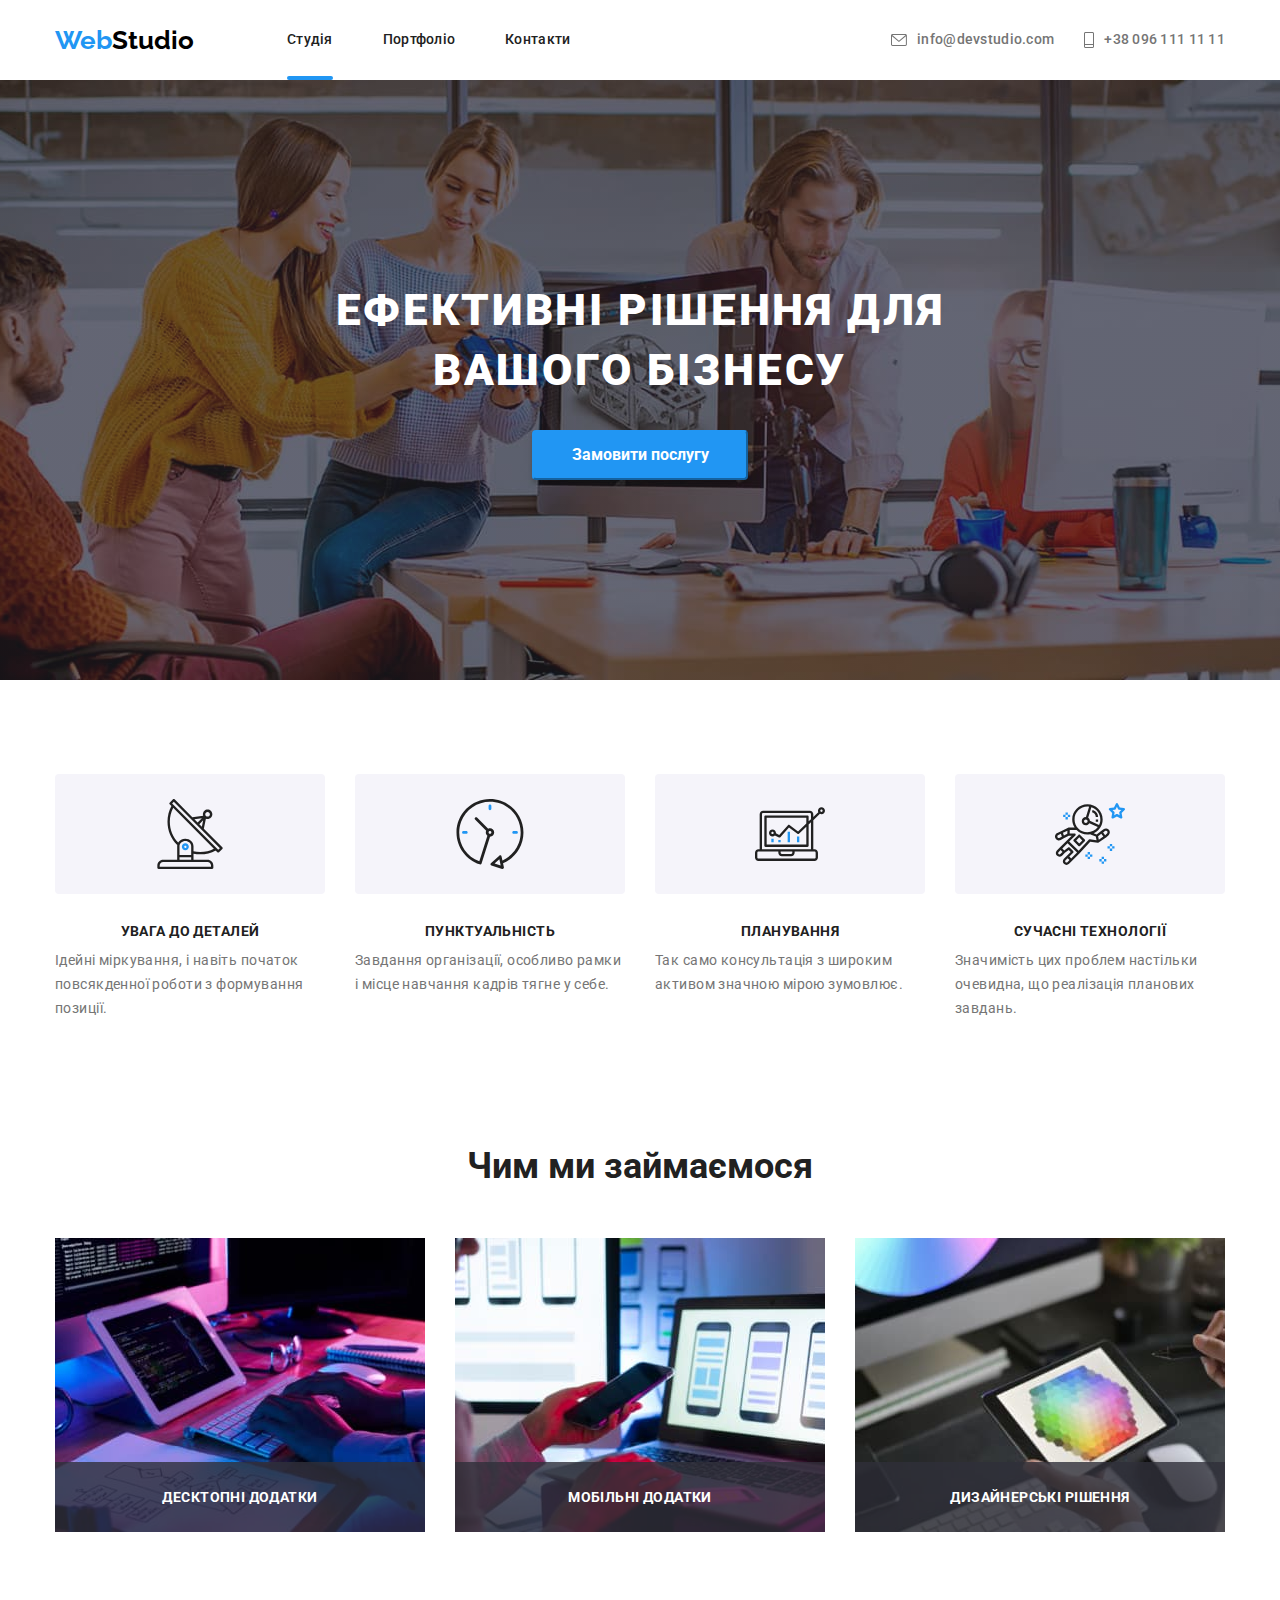
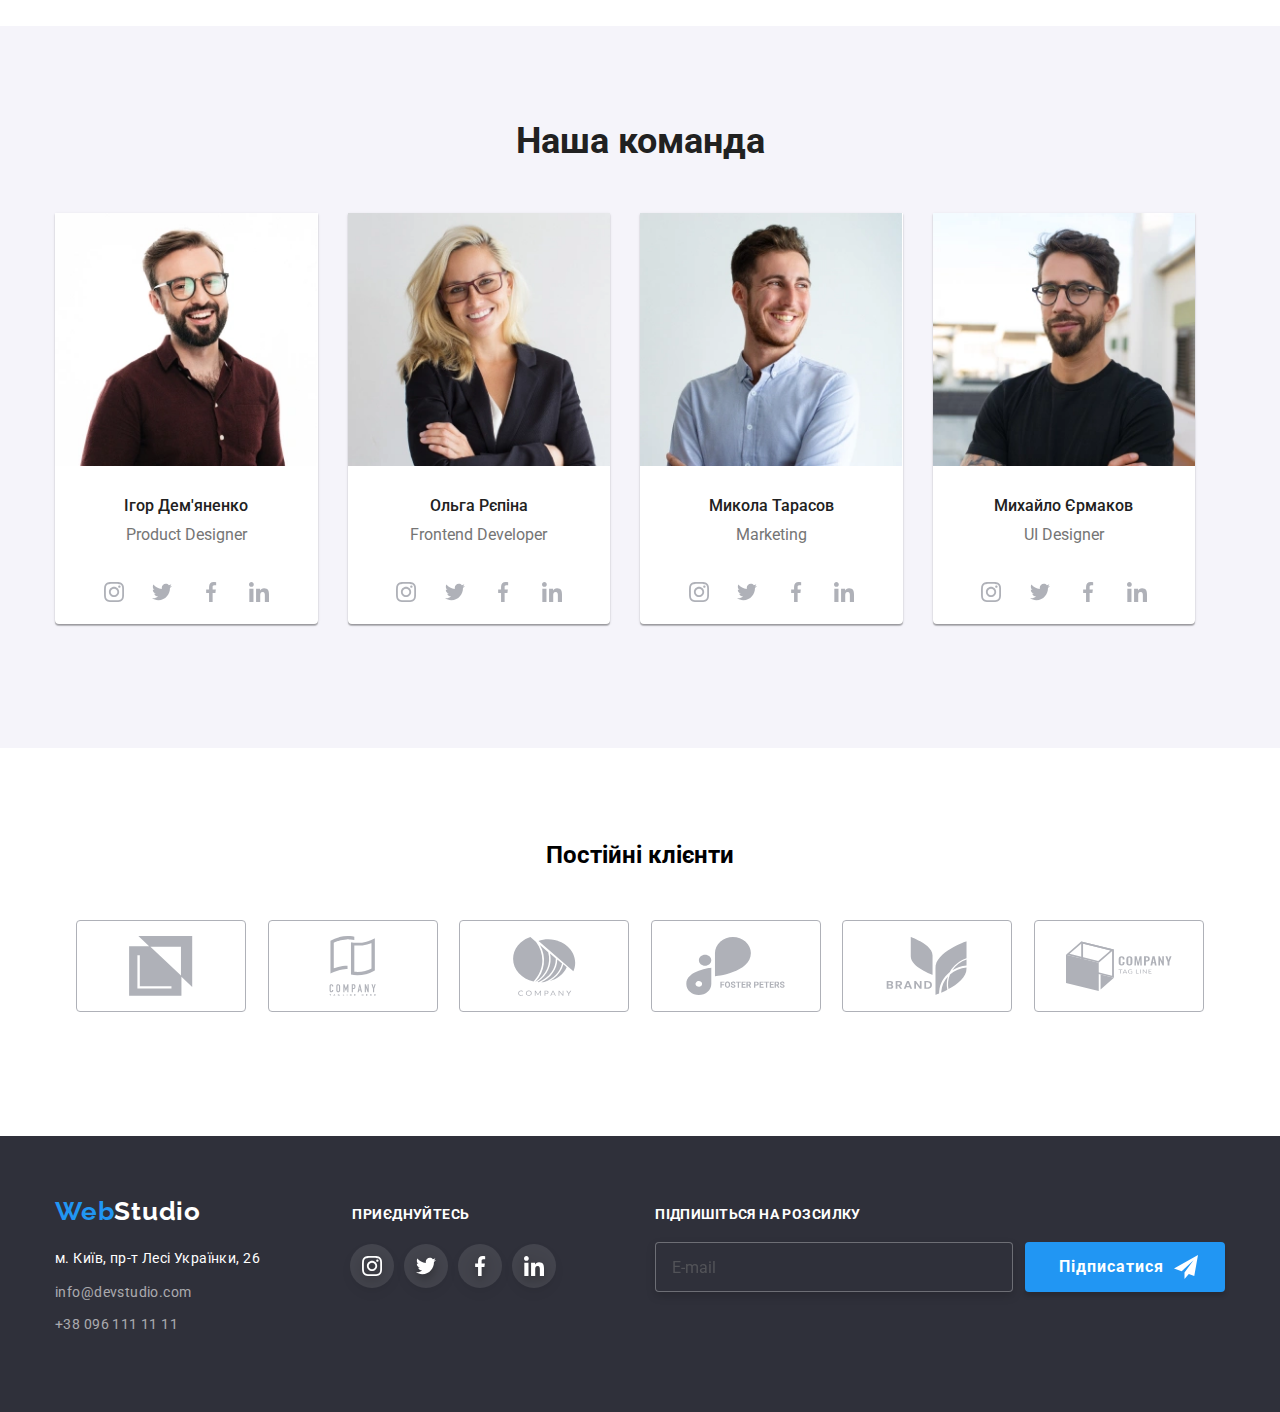
==== commit eb2f98e8: "commit 0.9 HW-8" ====
--- a/index.html
+++ b/index.html
@@ -57,7 +57,7 @@
         </button>
       </div>
 
-      <a class="logo" href="index.html"
+      <a class="burger-logo logo" href="index.html"
             ><span class="web">Web</span><span class="studio">Studio</span></a>
 
       <div class="mob-menu js-menu-container">
--- a/css/main.min.css
+++ b/css/main.min.css
@@ -1 +1 @@
-/*! modern-normalize v1.1.0 | MIT License | https://github.com/sindresorhus/modern-normalize */*,::after,::before{box-sizing:border-box}html{-moz-tab-size:4;tab-size:4}html{line-height:1.15;-webkit-text-size-adjust:100%}body{margin:0}body{font-family:system-ui,-apple-system,"Segoe UI",Roboto,Helvetica,Arial,sans-serif,"Apple Color Emoji","Segoe UI Emoji"}hr{height:0;color:inherit}abbr[title]{text-decoration:underline dotted}b,strong{font-weight:bolder}code,kbd,pre,samp{font-family:ui-monospace,SFMono-Regular,Consolas,"Liberation Mono",Menlo,monospace;font-size:1em}small{font-size:80%}sub,sup{font-size:75%;line-height:0;position:relative;vertical-align:baseline}sub{bottom:-0.25em}sup{top:-0.5em}table{text-indent:0;border-color:inherit}button,input,optgroup,select,textarea{font-family:inherit;font-size:100%;line-height:1.15;margin:0}button,select{text-transform:none}[type=button],[type=reset],[type=submit],button{-webkit-appearance:button}::-moz-focus-inner{border-style:none;padding:0}:-moz-focusring{outline:1px dotted ButtonText}:-moz-ui-invalid{box-shadow:none}legend{padding:0}progress{vertical-align:baseline}::-webkit-inner-spin-button,::-webkit-outer-spin-button{height:auto}[type=search]{-webkit-appearance:textfield;outline-offset:-2px}::-webkit-search-decoration{-webkit-appearance:none}::-webkit-file-upload-button{-webkit-appearance:button;font:inherit}summary{display:list-item}body,h1,h2,h3,h4,h5,h6,p,ul,ol,li{margin:0;padding:0}ul,li{list-style-type:none}:root{--bs-blue:#2196F3;--bs-dark:#212121;--bs-approx-grey:#757575;--bs-ghost-white:#F5F4FA;--bs-white:#FFFFFF}body{font-family:"Roboto",sans-serif;position:relative;background:#fff}.container{margin-left:auto;margin-right:auto;padding:0 15px;width:100%}@media screen and (min-width: 480px){.container{width:480px}}@media screen and (min-width: 768px){.container{width:768px}}@media screen and (min-width: 1200px){.container{width:1200px}}header{height:80px;background:#fff;display:flex}@media screen and (min-width: 320px)and (max-width: 767px){header{display:flex;flex-direction:row-reverse}}.inner{border:1px solid #ececec}.header-nav{display:flex}a{text-decoration:none}.logo{font-family:"Raleway",sans-serif;font-style:normal;font-weight:700;font-size:26px;line-height:1.2;text-decoration:none;padding-top:25px;padding-bottom:24px;margin-right:93px}@media screen and (min-width: 320px)and (max-width: 767px){.logo{font-size:24px;line-height:28px;letter-spacing:.03em;padding:16px 0 16px 15px;margin-right:0}}.web{color:var(--bs-blue)}.studio{color:#000}.header-container{display:flex;margin:32px 344px 32px 0}.header-nav__list{display:flex}.header-nav__link{margin-right:50px;font-family:"Roboto",sans-serif;font-style:normal;font-weight:500;font-size:14px;line-height:1.1;letter-spacing:.02em;padding-top:32px;padding-bottom:32px}.link{text-decoration:none;color:var(--bs-dark)}.link:hover,.link:focus{color:var(--bs-blue)}.header-nav .link{position:relative;padding:32px 0}.header-nav .link::before,.header-nav .active::before{content:"";position:absolute;width:0;height:4px;border-radius:2px;bottom:-1px;left:0;background-color:var(--bs-blue);transition:width 250ms cubic-bezier(0.4, 0, 0.2, 1)}.header-nav .active::before{width:100%}.header-nav .link:hover::before,.header-nav .link:focus::before{width:100%}.active:visited{color:var(--bs-blue)}.header-inner{display:flex}.contacts{margin-left:auto}@media screen and (min-width: 480px)and (max-width: 767px){.contacts{display:flex}}@media screen and (min-width: 1200px){.contacts{display:flex}}@media screen and (min-width: 768px)and (max-width: 1199px){.contacts{display:flex;flex-direction:column;align-items:flex-start;padding-top:21px}}.contact-link{font-family:"Roboto",sans-serif;font-style:normal;font-weight:500;font-size:14px;line-height:1.1;letter-spacing:.02em;color:var(--bs-approx-grey);text-decoration:none;padding-top:32px;padding-bottom:32px;display:flex;flex-direction:row-reverse;transition:color 250ms cubic-bezier(0.4, 0, 0.2, 1)}.contact-link:hover,.contact-link:focus{color:var(--bs-blue)}@media screen and (min-width: 768px)and (max-width: 1199px){.contact-link{font-size:12px;line-height:14px;padding-bottom:7px;padding-top:0}}.contacts__item{color:var(--bs-approx-grey)}@media screen and (min-width: 1200px){.contacts__item:not(:last-child){margin-right:30px}}.contacts__icon{margin-right:10px;fill:currentColor;margin-bottom:auto;margin-top:auto}@media screen and (max-width: 767px){.header-nav,.contacts{display:none}}.burger{width:24px;height:24px;padding:26px 0;margin-left:auto;display:flex;align-items:center;justify-content:center;border:none;cursor:pointer;position:relative;background-color:rgba(0,0,0,0)}@media screen and (min-width: 768px){.burger{display:none}}.burger__line{position:relative;display:block;width:100%;height:3px;background-color:var(--bs-dark)}.burger__line::after,.burger__line::before{position:absolute;content:"";background-color:var(--bs-dark);width:100%;height:3px;left:0}.burger__line::after{top:-10px}.burger__line::before{bottom:-10px}.mob-menu{position:fixed;right:0;top:0;height:100vh;width:100%;transform:translate(100%);background-color:#fff;transition:transform 250ms cubic-bezier(0.4, 0, 0.2, 1)}.mob-menu.is-open{transform:translate(0)}.mob-menu__body{position:relative;max-width:480px;width:100%;margin-left:auto;margin-right:auto;padding:0 10px}.mob-menu__close{position:absolute;right:10px;top:10px;background:rgba(0,0,0,0);align-content:center;border:#fff}.mob-menu__close:hover,.mob-menu__close:focus{color:var(--bs-blue)}.contacts-link{font-family:"Roboto";font-style:normal;font-weight:500;font-size:34px;line-height:40px;letter-spacing:.02em;color:#2196f3}.mob-contacts{margin-bottom:64px}.mob-contacts__item{display:flex;margin-bottom:32px;margin-left:40px}@media screen and (min-width: 320px){.mob-contacts__item{margin-left:0;justify-content:center}}.contacts-mail{font-family:"Roboto";font-style:normal;font-weight:500;font-size:24px;line-height:28px;letter-spacing:.02em;color:#757575}.mob-link{font-family:"Roboto";font-style:normal;font-weight:500;font-size:40px;line-height:47px;letter-spacing:.02em;color:#212121}.mob-menu__link{margin-bottom:32px;margin-left:40px}.mob-menu__list{margin-top:48px;display:flex;flex-direction:column;justify-content:space-between}.link-mob{font-family:"Roboto";font-style:normal;font-weight:500;font-size:18px;line-height:22px;letter-spacing:.02em;color:#2196f3}.social-mob__link:not(:last-child){border-right:1px solid rgba(33,33,33,.2);padding-right:10px}.social-mob{display:flex;gap:10px;margin-left:40px}@media screen and (min-width: 320px){.social-mob{margin-left:0;flex-wrap:wrap;justify-content:center}}.banner{display:flex;top:80px;padding-bottom:60px}@media screen and (min-width: 768px){.banner{padding-bottom:60px}}@media screen and (min-width: 1200px){.banner{padding-bottom:94px}}.banner__box{margin-left:auto;margin-right:auto;padding:0 15px;width:100%}@media screen and (min-width: 1200px){.banner__box{padding:0}}.banner-container{width:480px;margin-left:auto;margin-right:auto;padding:100px 0;display:block;max-width:100%;background:linear-gradient(rgba(47, 48, 58, 0.4), rgba(47, 48, 58, 0.4)),url("../images/banner.jpg") no-repeat center/cover,#2f303a}@media screen and (min-width: 768px){.banner-container{width:768px}}@media screen and (min-width: 1200px){.banner-container{width:1600px;padding:200px 0}}@media(min-device-pixel-ratio: 2),(min-resolution: 192dpi),(min-resolution: 2dppx){.banner-container{background:linear-gradient(rgba(47, 48, 58, 0.4), rgba(47, 48, 58, 0.4)),url("../images/Header-480@2x.jpg") no-repeat center/cover,#2f303a}}@media screen and (min-width: 768px){.banner-container{background:linear-gradient(rgba(47, 48, 58, 0.4), rgba(47, 48, 58, 0.4)),url("../images/Header-768.jpg") no-repeat center/cover,#2f303a}}@media screen and (min-width: 768px)and (min-device-pixel-ratio: 2),screen and (min-width: 768px)and (min-resolution: 192dpi),screen and (min-width: 768px)and (min-resolution: 2dppx){.banner-container{background:linear-gradient(rgba(47, 48, 58, 0.4), rgba(47, 48, 58, 0.4)),url("../images/Header-768@2x.jpg") no-repeat center/cover,#2f303a}}@media screen and (min-width: 1200px){.banner-container{background:linear-gradient(rgba(47, 48, 58, 0.4), rgba(47, 48, 58, 0.4)),url("../images/Header-1200.jpg") no-repeat center/cover,#2f303a}}@media screen and (min-width: 1200px)and (min-device-pixel-ratio: 2),screen and (min-width: 1200px)and (min-resolution: 192dpi),screen and (min-width: 1200px)and (min-resolution: 2dppx){.banner-container{background:linear-gradient(rgba(47, 48, 58, 0.4), rgba(47, 48, 58, 0.4)),url("../images/Header-1200@2x.jpg") no-repeat center/cover,#2f303a}}.hero{margin-left:auto;margin-right:auto}@media screen and (min-width: 768px){.hero{width:360px}}@media screen and (min-width: 1200px){.hero{width:696px}}.banner-title{font-family:"Roboto",sans-serif;font-style:normal;font-weight:900;font-size:26px;line-height:42px;text-align:center;letter-spacing:.06em;text-transform:uppercase;color:var(--bs-white);margin-bottom:30px}@media screen and (min-width: 1200px){.banner-title{font-size:44px;line-height:60px}}.banner-btn{background:var(--bs-blue);box-shadow:0px 4px 4px rgba(0,0,0,.15);border-radius:4px;border-color:var(--bs-blue);color:var(--bs-white);font-family:"Roboto",sans-serif;font-style:normal;font-weight:700;font-size:16px;line-height:1.9;align-items:center;text-align:center;cursor:pointer;width:216px;height:50px;margin-right:auto;display:flex;margin-left:auto;justify-content:center;transition:color 250ms cubic-bezier(0.4, 0, 0.2, 1)}.banner-btn:hover,.banner-btn:focus{color:var(--bs-white);background:#188ce8}.peculiarities-title{display:none}@media screen and (min-width: 768px){.feature__list{display:flex;flex-wrap:wrap;justify-content:space-between}}@media screen and (min-width: 1200px){.feature__list{display:flex;justify-content:center;flex-wrap:nowrap}}.item-icon{width:450px;margin-bottom:30px}@media screen and (min-width: 320px){.item-icon{width:290px}}@media screen and (min-width: 768px){.item-icon{width:354px}}@media screen and (min-width: 1200px){.item-icon{width:270px;margin-right:30px}}.feature-title{font-family:"Roboto",sans-serif;font-style:normal;font-weight:700;font-size:14px;line-height:1.1;letter-spacing:.03em;text-transform:uppercase;color:var(--bs-dark);margin-bottom:10px;width:450px;display:flex;justify-content:center}@media screen and (min-width: 320px){.feature-title{width:290px}}@media screen and (min-width: 768px){.feature-title{width:354px}}@media screen and (min-width: 1200px){.feature-title{width:270px;margin-right:30px}}.description-title{font-family:"Roboto",sans-serif;font-size:14px;line-height:1.7;letter-spacing:.03em;color:var(--bs-approx-grey);width:450px}@media screen and (min-width: 320px){.description-title{width:290px}}@media screen and (min-width: 768px){.description-title{width:354px}}@media screen and (min-width: 1200px){.description-title{width:270px;margin-right:30px}}.row-img{display:flex;justify-content:center}@media screen and (min-width: 1200px){.row-img{justify-content:flex-start}}.peculiarities__icon{background:#f5f4fa;color:212121;border-radius:4px;margin-bottom:30px;display:flex;justify-content:center;width:450px;height:120px}@media screen and (min-width: 320px){.peculiarities__icon{width:290px}}@media screen and (min-width: 768px){.peculiarities__icon{width:354px}}@media screen and (min-width: 1200px){.peculiarities__icon{width:270px;margin-right:30px}}.medium__icon{margin:auto;fill:currentColor}.peculiarities{padding-bottom:60px}@media screen and (min-width: 768px){.peculiarities{padding-bottom:60px}}@media screen and (min-width: 1200px){.peculiarities{padding-bottom:94px}}.doing{padding-bottom:94px}@media screen and (min-width: 320px)and (max-width: 1199px){.doing{display:none}}@media screen and (min-width: 480px)and (max-width: 1199px){.doing{display:none}}@media screen and (min-width: 768px)and (max-width: 1199px){.doing{display:none}}.overlay-text{font-family:"Roboto";font-style:normal;font-weight:700;font-size:14px;line-height:16px;text-align:center;letter-spacing:.03em;text-transform:uppercase;color:#fff;display:flex;justify-content:center;margin:27px 0}.box-title{font-family:"Roboto",sans-serif;font-style:normal;font-weight:700;font-size:36px;line-height:1.2;text-align:center;color:var(--bs-dark);display:flex;justify-content:center;margin-bottom:50px}.box{display:flex}img{display:block;max-width:100%;height:auto}.img-applications{width:370px;height:294px;left:215px;top:1108px;margin-right:30px}.img-phone{width:370px;height:294px;left:615px;top:1108px;margin-right:30px}.img-design{width:370px;height:294px;left:1015px;top:1108px}.overlay-link{position:relative;margin:0 auto}.overlay-box{position:absolute;bottom:0;left:0;width:370px;height:70px;background:rgba(47,48,58,.8)}.team{background:var(--bs-ghost-white);padding-bottom:60px}@media screen and (min-width: 768px){.team{padding-bottom:60px}}@media screen and (min-width: 1200px){.team{padding-bottom:94px}}.team-title{font-family:"Roboto",sans-serif;font-style:normal;font-weight:700;font-size:36px;line-height:1.2;text-align:center;color:var(--bs-dark);left:668px;padding-bottom:50px;padding-top:94px}@media screen and (min-width: 768px)and (max-width: 1199px){.team-row{display:flex;flex-wrap:wrap;justify-content:space-between}}@media screen and (min-width: 1200px){.team-row{display:flex}}.team-card{width:450px;margin-bottom:30px;background:var(--bs-white);box-shadow:0px 1px 3px rgba(0,0,0,.12),0px 1px 1px rgba(0,0,0,.14),0px 2px 1px rgba(0,0,0,.2);border-radius:0px 0px 4px 4px}@media screen and (min-width: 320px)and (max-width: 479px){.team-card{width:290px}}@media screen and (min-width: 768px){.team-card{width:354px}}@media screen and (min-width: 1200px){.team-card{width:270px;margin-right:30px}}.social-group{display:flex;justify-content:space-evenly;fill:#afb1b8;padding:10px 32px}.name{font-family:"Roboto",sans-serif;font-style:normal;font-weight:500;font-size:16px;line-height:1.2;text-align:center;color:var(--bs-dark);margin-top:30px;margin-bottom:10px}.profession{font-family:"Roboto",sans-serif;font-size:16px;line-height:1.2;text-align:center;color:var(--bs-approx-grey);margin-bottom:16px}.img-card{margin:auto}.clients{padding-bottom:60px}@media screen and (min-width: 768px){.clients{padding-bottom:60px}}@media screen and (min-width: 1200px){.clients{padding-bottom:94px}}.clients-title{display:flex;justify-content:center;margin-top:94px;margin-bottom:50px}.clients-item{display:flex;justify-content:space-evenly;color:#afb1b8;flex-wrap:wrap}@media screen and (min-width: 768px){.clients-item{display:flex;color:#afb1b8;flex-wrap:wrap;justify-content:center}}@media screen and (min-width: 1200px){.clients-item{display:flex;justify-content:space-evenly;color:#afb1b8}}.client-icon{box-sizing:border-box;margin:auto;fill:currentColor}.clients-link{border:1px solid #afb1b8;border-radius:4px;width:170px;height:92px;text-align:center;box-sizing:border-box;display:flex;transition:color 250ms cubic-bezier(0.4, 0, 0.2, 1);margin-bottom:30px}.clients-link:hover,.clients-link:focus{background-color:#fff;color:#2196f3;cursor:pointer;border-color:#2196f3}@media screen and (min-width: 768px)and (max-width: 1199px){.clients-link{margin-right:30px}}.link-svg{width:44px;height:44px;border-radius:50%;color:#afb1b8;display:flex;justify-content:center;align-items:center;transition:color 250ms cubic-bezier(0.4, 0, 0.2, 1)}.link-svg:hover,.link-svg:focus{background-color:#2196f3;color:#fff}.instagram,.twitter,.facebook,.linkedin{fill:currentColor}footer{background:#2f303a}.address-container{padding-top:60px}@media screen and (min-width: 768px)and (max-width: 1199px){address{display:flex;justify-content:flex-start}}.address{font-style:normal;margin-top:20px}.logo-address{font-family:"Raleway",sans-serif;font-style:normal;font-weight:700;font-size:24px;line-height:28px;text-align:center;letter-spacing:.03em;color:var(--bs-blue);text-decoration:none}@media screen and (min-width: 320px){.logo-address{display:flex;justify-content:center}}@media screen and (min-width: 480px)and (max-width: 1199px){.logo-address{display:flex;justify-content:center}}@media screen and (min-width: 768px){.logo-address{display:flex}}@media screen and (min-width: 1200px){.logo-address{font-size:26px;line-height:31px;display:flex;justify-content:flex-start}}@media screen and (min-width: 768px)and (max-width: 1199px){.footer-content{display:flex;justify-content:space-evenly}}.address-map,.footer-mail{margin-bottom:8px}@media screen and (min-width: 320px){.address-map,.footer-mail{display:flex;justify-content:center}}@media screen and (min-width: 480px)and (max-width: 1199px){.address-map,.footer-mail{display:flex;justify-content:center}}@media screen and (min-width: 1200px){.address-map,.footer-mail{margin-bottom:9px;display:flex;justify-content:flex-start}}@media screen and (min-width: 320px){.footer-tell{margin-bottom:60px;display:flex;justify-content:center}}@media screen and (min-width: 480px)and (max-width: 1199px){.footer-tell{margin-bottom:60px;display:flex;justify-content:center}}@media screen and (min-width: 1200px){.footer-tell{display:flex;justify-content:flex-start;margin-bottom:0}}.studio-footer{color:var(--bs-white)}.maps{font-family:"Roboto",sans-serif;font-size:14px;line-height:1.7;letter-spacing:.03em;color:var(--bs-white);text-decoration:none;transition:color 250ms cubic-bezier(0.4, 0, 0.2, 1)}.maps:hover,.maps:focus{color:var(--bs-blue)}.address-mail{font-family:"Roboto",sans-serif;font-size:14px;line-height:24px;letter-spacing:.03em;color:rgba(255,255,255,.6);text-decoration:none;transition:color 250ms cubic-bezier(0.4, 0, 0.2, 1)}.address-mail:hover,.address-mail:focus{color:var(--bs-blue)}.address-tell{font-family:"Roboto",sans-serif;font-size:14px;line-height:1.7;letter-spacing:.03em;color:rgba(255,255,255,.6);text-decoration:none;transition:color 250ms cubic-bezier(0.4, 0, 0.2, 1)}.address-tell:hover,.address-tell:focus{color:var(--bs-blue)}@media screen and (min-width: 320px){.send-button{display:flex;justify-content:center;padding-bottom:60px}}@media screen and (min-width: 480px)and (max-width: 1199px){.send-button{display:flex;justify-content:center;padding-bottom:60px}}@media screen and (min-width: 320px){.footer-wrapper{display:flex;justify-content:center;margin-bottom:20px}}@media screen and (min-width: 480px)and (max-width: 1199px){.footer-wrapper{display:flex;justify-content:center;margin-bottom:20px}}.form-footer{font-family:"Roboto";font-style:normal;font-weight:700;font-size:14px;line-height:16px;letter-spacing:.03em;text-transform:uppercase;color:#fff;display:flex}@media screen and (min-width: 320px){.form-footer{justify-content:center;margin-bottom:20px}}@media screen and (min-width: 320px)and (min-width: 480px)and (max-width: 1199px){.form-footer{justify-content:center;margin-bottom:20px}}@media screen and (min-width: 320px)and (min-width: 1200px){.form-footer{justify-content:space-around;margin:-82px 0px 20px 236px}}@media screen and (min-width: 1200px){.check-email{display:flex;justify-content:flex-end;padding-bottom:60px}}.field-footer{width:450px;height:50px;border:1px solid rgba(255,255,255,.3);filter:drop-shadow(0px 4px 4px rgba(0, 0, 0, 0.15));border-radius:4px;background:#2f303a;padding-left:16px;color:rgba(255,255,255,.6);transition:color 250ms cubic-bezier(0.4, 0, 0.2, 1)}.field-footer:hover,.field-footer:focus{cursor:pointer}@media screen and (min-width: 320px){.field-footer{width:290px}}@media screen and (min-width: 1200px){.field-footer{width:358px}}.social-address{color:#fff}@media screen and (min-width: 1200px){.social-address{display:flex;justify-content:center;margin:-130px 0px 0px -372px}}.groups{display:flex}@media screen and (min-width: 320px){.groups{justify-content:center;margin-bottom:60px}}@media screen and (min-width: 480px){.groups{justify-content:center;margin-bottom:60px}}@media screen and (min-width: 1200px){.groups{margin:38px 0px 0px -120px}}.group-tittle{font-family:"Roboto";font-style:normal;font-weight:700;font-size:14px;line-height:16px;letter-spacing:.03em;text-transform:uppercase;display:flex;justify-content:center;margin-bottom:20px}.footer-insta,.footer-twit,.footer-fac{margin-right:10px}.icons{fill:currentColor}.link-svg__icons{width:44px;height:44px;border-radius:50%;background:rgba(255,255,255,.1);color:#fff;filter:drop-shadow(0px 4px 4px rgba(0, 0, 0, 0.25)) drop-shadow(0px 4px 4px rgba(0, 0, 0, 0.25));display:flex;justify-content:center;align-items:center;transition:color 250ms cubic-bezier(0.4, 0, 0.2, 1)}.link-svg__icons:hover,.link-svg__icons:focus{background-color:#2196f3;color:#fff;transition:color 250ms cubic-bezier(0.4, 0, 0.2, 1)}.backdrop{position:fixed;top:0;left:0;right:0;bottom:0;overflow-y:auto;overflow-x:hidden;width:100%;height:100%;z-index:10;background-color:rgba(0,0,0,.2);transition:visibility 250ms cubic-bezier(0.4, 0, 0.2, 1),opacity 250ms cubic-bezier(0.4, 0, 0.2, 1)}.backdrop.is-hidden{visibility:hidden;opacity:0;pointer-events:none}.modal{position:absolute;width:528px;padding:40px;background:#fff;box-shadow:0px 1px 3px rgba(0,0,0,.12),0px 1px 1px rgba(0,0,0,.14),0px 2px 1px rgba(0,0,0,.2);border-radius:4px;left:50%;top:50%;transform:translate(-50%, -50%)}@media screen and (min-width: 320px)and (max-width: 479px){.modal{width:290px}}@media screen and (min-width: 480px)and (max-width: 1199px){.modal{width:450px}}.close{position:absolute;width:30px;height:30px;right:8px;top:8px;border-radius:50%;background-color:#fff;border:1px solid rgba(0,0,0,.1);display:flex;align-items:center;justify-content:center;padding:0;cursor:pointer;outline:none}.close:hover .close-img,.close:focus .close-img{fill:#2196f3}.close-img{margin:auto;transition:fill 250ms cubic-bezier(0.4, 0, 0.2, 1)}.form-title{margin-bottom:12px;font-family:"Roboto";font-style:normal;font-weight:700;font-size:20px;line-height:23px;text-align:center;letter-spacing:.03em;color:#212121}@media screen and (min-width: 320px)and (max-width: 479px){.form-title{font-size:15px;line-height:15px}}.label{display:block;padding-bottom:4px;font-family:"Roboto";font-style:normal;font-weight:400;font-size:12px;line-height:14px;letter-spacing:.01em;color:#757575}.input-wrapper{position:relative;margin-bottom:10px}.input-icon{position:absolute;left:12px;top:50%;transform:translateY(-50%)}.input{border:1px solid rgba(33,33,33,.2);padding:12px 16px;border-radius:4px;width:100%;height:40px;outline:none;font-size:12px;line-height:14px;letter-spacing:.01em;color:#212121;transition:color 250ms cubic-bezier(0.4, 0, 0.2, 1)}.input-icon{transition:fill 250ms cubic-bezier(0.4, 0, 0.2, 1)}.input:focus{border-color:#2196f3}.input:focus+.input-icon{fill:#2196f3}.field{padding-left:45px}input::placeholder{color:rgba(117,117,117,.5)}.form-button{display:block;margin:0 auto;padding:10px 52px;font-family:"Roboto";font-style:normal;font-weight:700;font-size:16px;line-height:30px;letter-spacing:.06em;cursor:pointer;color:#fff;width:200px;height:50px;border:#2196f3;background:#2196f3;box-shadow:0px 4px 4px rgba(0,0,0,.15);border-radius:4px}.textarea{height:120px;resize:none;margin-bottom:20px}@media screen and (min-width: 320px)and (max-width: 479px){.textarea{height:40px}}.check-label{position:relative;display:flex;align-items:center;margin-bottom:40px;color:#757575}@media screen and (min-width: 320px){.check-label{font-weight:400;font-size:12px;line-height:14px;margin-bottom:20px}}@media screen and (min-width: 480px)and (max-width: 1199px){.check-label{font-weight:400;font-size:12px;line-height:14px}}@media screen and (min-width: 1200px){.check-label{justify-content:center}}.check-wrapp{display:block;border:2px solid #212121;border-radius:2px;width:16px;height:15px;margin-right:7px}.input-check{position:absolute;bottom:0;left:0;width:0;opacity:0;height:0}.input-check:checked+.check-wrapp{border:none}.input-check:checked+.check-wrapp .check-icon{opacity:1}.check-link{margin-left:7px;text-decoration-line:underline;color:#2196f3}.check-icon{opacity:0;width:16px;height:15px}.button-send{width:200px;height:50px;border:#2196f3;background:#2196f3;box-shadow:0px 4px 4px rgba(0,0,0,.15);border-radius:4px;margin-left:12px;transition:color 250ms cubic-bezier(0.4, 0, 0.2, 1);cursor:pointer}.button-send:hover,.button-send:focus{color:var(--bs-white);background:#188ce8}.send{font-family:"Roboto";font-style:normal;font-weight:700;font-size:16px;line-height:30px;display:flex;align-items:center;margin-left:28px;letter-spacing:.06em;color:var(--bs-white)}.icon-send{margin-left:10px}.portfolio{padding-bottom:94px}.btn-section{padding-top:94px}.btn-1{width:73px;height:38px}.btn-2{width:125px;height:38px}.btn-3{width:112px;height:38px}.btn-4{width:103px;height:38px}.btn-5{width:130px;height:38px}.hidden{display:none}.btn-list{display:flex;justify-content:center;margin-bottom:50px}@media screen and (min-width: 320px){.btn-list{display:flex;flex-wrap:wrap}}@media screen and (min-width: 480px)and (max-width: 767px){.btn-list{flex-wrap:wrap;margin-left:8px;justify-content:flex-start}}.btn__row{border:var(--bs-ghost-white);background:var(--bs-ghost-white);border-radius:4px;font-family:"Roboto",sans-serif;font-style:normal;font-weight:500;font-size:16px;line-height:1.6;text-align:center;letter-spacing:.03em;color:var(--bs-dark);cursor:pointer;transition:color 250ms cubic-bezier(0.4, 0, 0.2, 1)}.btn__row:hover,.btn__row:focus{color:var(--bs-white);background:var(--bs-blue);filter:drop-shadow(0px 4px 4px rgba(0, 0, 0, 0.25))}.btn-active{margin-right:8px}@media screen and (min-width: 320px){.btn-active{margin-bottom:15px}}@media screen and (min-width: 480px)and (max-width: 767px){.btn-active{margin-bottom:15px}}.project-row{display:flex;flex-wrap:wrap;gap:30px}.name-box{border:1px solid #eee;border-top:0;padding-bottom:20px}.project-link{display:block;transition:color 250ms cubic-bezier(0.4, 0, 0.2, 1)}.project-link:hover{box-shadow:0px 1px 1px rgba(0,0,0,.12),0px 4px 4px rgba(0,0,0,.06),1px 4px 6px rgba(0,0,0,.16)}.project-link:focus{box-shadow:0px 1px 1px rgba(0,0,0,.12),0px 4px 4px rgba(0,0,0,.06),1px 4px 6px rgba(0,0,0,.16);transition:color 250ms cubic-bezier(0.4, 0, 0.2, 1)}.name-project{font-family:"Roboto",sans-serif;font-style:normal;font-weight:700;font-size:18px;line-height:2;letter-spacing:.06em;color:var(--bs-dark);margin:20px 0px 4px 24px}.profession-project{font-family:"Roboto",sans-serif;font-size:16px;line-height:1.9;letter-spacing:.03em;color:var(--bs-approx-grey);margin:4px 0px 0px 24px}.overlay-img{position:relative;overflow:hidden}.overlay-project{background:rgba(33,150,243,.9);padding:63px 24px;position:absolute;bottom:0;top:0;transform:translateY(100%);height:100%;width:100%;transition:transform 250ms cubic-bezier(0.4, 0, 0.2, 1)}.project-link:hover .overlay-project,.project-link:focus .overlay-project{transform:translateY(0)}.overlay-desc{font-family:"Roboto";font-style:normal;font-weight:400;font-size:18px;line-height:28px;letter-spacing:.03em;color:#fff}@media screen and (min-width: 768px){.list{width:354px}}/*# sourceMappingURL=main.min.css.map */+/*! modern-normalize v1.1.0 | MIT License | https://github.com/sindresorhus/modern-normalize */*,::after,::before{box-sizing:border-box}html{-moz-tab-size:4;tab-size:4}html{line-height:1.15;-webkit-text-size-adjust:100%}body{margin:0}body{font-family:system-ui,-apple-system,"Segoe UI",Roboto,Helvetica,Arial,sans-serif,"Apple Color Emoji","Segoe UI Emoji"}hr{height:0;color:inherit}abbr[title]{text-decoration:underline dotted}b,strong{font-weight:bolder}code,kbd,pre,samp{font-family:ui-monospace,SFMono-Regular,Consolas,"Liberation Mono",Menlo,monospace;font-size:1em}small{font-size:80%}sub,sup{font-size:75%;line-height:0;position:relative;vertical-align:baseline}sub{bottom:-0.25em}sup{top:-0.5em}table{text-indent:0;border-color:inherit}button,input,optgroup,select,textarea{font-family:inherit;font-size:100%;line-height:1.15;margin:0}button,select{text-transform:none}[type=button],[type=reset],[type=submit],button{-webkit-appearance:button}::-moz-focus-inner{border-style:none;padding:0}:-moz-focusring{outline:1px dotted ButtonText}:-moz-ui-invalid{box-shadow:none}legend{padding:0}progress{vertical-align:baseline}::-webkit-inner-spin-button,::-webkit-outer-spin-button{height:auto}[type=search]{-webkit-appearance:textfield;outline-offset:-2px}::-webkit-search-decoration{-webkit-appearance:none}::-webkit-file-upload-button{-webkit-appearance:button;font:inherit}summary{display:list-item}body,h1,h2,h3,h4,h5,h6,p,ul,ol,li{margin:0;padding:0}ul,li{list-style-type:none}:root{--bs-blue:#2196F3;--bs-dark:#212121;--bs-approx-grey:#757575;--bs-ghost-white:#F5F4FA;--bs-white:#FFFFFF}body{font-family:"Roboto",sans-serif;position:relative;background:#fff}.container{margin-left:auto;margin-right:auto;padding:0 15px;width:100%}@media screen and (min-width: 480px){.container{width:480px}}@media screen and (min-width: 768px){.container{width:768px}}@media screen and (min-width: 1200px){.container{width:1200px}}header{height:80px;background:#fff;display:flex}@media screen and (min-width: 320px)and (max-width: 767px){header{display:flex;flex-direction:row-reverse}}.inner{border:1px solid #ececec}.header-nav{display:flex}a{text-decoration:none}.logo{font-family:"Raleway",sans-serif;font-style:normal;font-weight:700;font-size:26px;line-height:1.2;text-decoration:none;padding-top:25px;padding-bottom:24px;margin-right:93px}@media screen and (min-width: 320px)and (max-width: 767px){.logo{font-size:24px;line-height:28px;letter-spacing:.03em;padding:16px 0 16px 15px;margin-right:0}}.web{color:var(--bs-blue)}.studio{color:#000}.header-container{display:flex;margin:32px 344px 32px 0}.header-nav__list{display:flex}.header-nav__link{margin-right:50px;font-family:"Roboto",sans-serif;font-style:normal;font-weight:500;font-size:14px;line-height:1.1;letter-spacing:.02em;padding-top:32px;padding-bottom:32px}.link{text-decoration:none;color:var(--bs-dark)}.link:hover,.link:focus{color:var(--bs-blue)}.header-nav .link{position:relative;padding:32px 0}.header-nav .link::before,.header-nav .active::before{content:"";position:absolute;width:0;height:4px;border-radius:2px;bottom:-1px;left:0;background-color:var(--bs-blue);transition:width 250ms cubic-bezier(0.4, 0, 0.2, 1)}.header-nav .active::before{width:100%}.header-nav .link:hover::before,.header-nav .link:focus::before{width:100%}.active:visited{color:var(--bs-blue)}.header-inner{display:flex}.contacts{margin-left:auto}@media screen and (min-width: 480px)and (max-width: 767px){.contacts{display:flex}}@media screen and (min-width: 1200px){.contacts{display:flex}}@media screen and (min-width: 768px)and (max-width: 1199px){.contacts{display:flex;flex-direction:column;align-items:flex-start;padding-top:21px}}.contact-link{font-family:"Roboto",sans-serif;font-style:normal;font-weight:500;font-size:14px;line-height:1.1;letter-spacing:.02em;color:var(--bs-approx-grey);text-decoration:none;padding-top:32px;padding-bottom:32px;display:flex;flex-direction:row-reverse;transition:color 250ms cubic-bezier(0.4, 0, 0.2, 1)}.contact-link:hover,.contact-link:focus{color:var(--bs-blue)}@media screen and (min-width: 768px)and (max-width: 1199px){.contact-link{font-size:12px;line-height:14px;padding-bottom:7px;padding-top:0}}.contacts__item{color:var(--bs-approx-grey)}@media screen and (min-width: 1200px){.contacts__item:not(:last-child){margin-right:30px}}.contacts__icon{margin-right:10px;fill:currentColor;margin-bottom:auto;margin-top:auto}@media screen and (max-width: 767px){.header-nav,.contacts{display:none}}.burger{width:24px;height:24px;padding:26px 0;margin-left:auto;display:flex;align-items:center;justify-content:center;border:none;cursor:pointer;position:relative;background-color:rgba(0,0,0,0)}@media screen and (min-width: 768px){.burger{display:none}}.burger__line{position:relative;display:block;width:100%;height:3px;background-color:var(--bs-dark)}.burger__line::after,.burger__line::before{position:absolute;content:"";background-color:var(--bs-dark);width:100%;height:3px;left:0}.burger__line::after{top:-10px}.burger__line::before{bottom:-10px}@media screen and (min-width: 768px){.burger-logo{display:none}}.mob-menu{position:fixed;right:0;top:0;height:100vh;width:100%;transform:translate(100%);background-color:#fff;transition:transform 250ms cubic-bezier(0.4, 0, 0.2, 1)}.mob-menu.is-open{transform:translate(0)}.mob-menu__body{position:relative;max-width:480px;width:100%;margin-left:auto;margin-right:auto;padding:0 10px}.mob-menu__close{position:absolute;right:10px;top:10px;background:rgba(0,0,0,0);align-content:center;border:#fff}.mob-menu__close:hover,.mob-menu__close:focus{color:var(--bs-blue)}.contacts-link{font-family:"Roboto";font-style:normal;font-weight:500;font-size:34px;line-height:40px;letter-spacing:.02em;color:#2196f3}.mob-contacts{margin-bottom:64px}.mob-contacts__item{display:flex;margin-bottom:32px;margin-left:40px}@media screen and (min-width: 320px){.mob-contacts__item{margin-left:0;justify-content:center}}.contacts-mail{font-family:"Roboto";font-style:normal;font-weight:500;font-size:24px;line-height:28px;letter-spacing:.02em;color:#757575}.mob-link{font-family:"Roboto";font-style:normal;font-weight:500;font-size:40px;line-height:47px;letter-spacing:.02em;color:#212121}.mob-menu__link{margin-bottom:32px;margin-left:40px}.mob-menu__list{margin-top:48px;display:flex;flex-direction:column;justify-content:space-between}.link-mob{font-family:"Roboto";font-style:normal;font-weight:500;font-size:18px;line-height:22px;letter-spacing:.02em;color:#2196f3}.social-mob__link:not(:last-child){border-right:1px solid rgba(33,33,33,.2);padding-right:10px}.social-mob{display:flex;gap:10px;margin-left:40px}@media screen and (min-width: 320px){.social-mob{margin-left:0;flex-wrap:wrap;justify-content:center}}.banner{display:flex;top:80px;padding-bottom:60px}@media screen and (min-width: 768px){.banner{padding-bottom:60px}}@media screen and (min-width: 1200px){.banner{padding-bottom:94px}}.banner__box{margin-left:auto;margin-right:auto;padding:0 15px;width:100%}@media screen and (min-width: 320px)and (max-width: 479px){.banner__box{padding:0}}@media screen and (min-width: 1200px){.banner__box{padding:0}}.banner-container{width:480px;margin-left:auto;margin-right:auto;padding:100px 0;display:block;max-width:100%;background:linear-gradient(rgba(47, 48, 58, 0.4), rgba(47, 48, 58, 0.4)),url("../images/banner.jpg") no-repeat center/cover,#2f303a}@media screen and (min-width: 768px){.banner-container{width:768px}}@media screen and (min-width: 1200px){.banner-container{width:1600px;padding:200px 0}}@media(min-device-pixel-ratio: 2),(min-resolution: 192dpi),(min-resolution: 2dppx){.banner-container{background:linear-gradient(rgba(47, 48, 58, 0.4), rgba(47, 48, 58, 0.4)),url("../images/Header-480@2x.jpg") no-repeat center/cover,#2f303a}}@media screen and (min-width: 768px){.banner-container{background:linear-gradient(rgba(47, 48, 58, 0.4), rgba(47, 48, 58, 0.4)),url("../images/Header-768.jpg") no-repeat center/cover,#2f303a}}@media screen and (min-width: 768px)and (min-device-pixel-ratio: 2),screen and (min-width: 768px)and (min-resolution: 192dpi),screen and (min-width: 768px)and (min-resolution: 2dppx){.banner-container{background:linear-gradient(rgba(47, 48, 58, 0.4), rgba(47, 48, 58, 0.4)),url("../images/Header-768@2x.jpg") no-repeat center/cover,#2f303a}}@media screen and (min-width: 1200px){.banner-container{background:linear-gradient(rgba(47, 48, 58, 0.4), rgba(47, 48, 58, 0.4)),url("../images/Header-1200.jpg") no-repeat center/cover,#2f303a}}@media screen and (min-width: 1200px)and (min-device-pixel-ratio: 2),screen and (min-width: 1200px)and (min-resolution: 192dpi),screen and (min-width: 1200px)and (min-resolution: 2dppx){.banner-container{background:linear-gradient(rgba(47, 48, 58, 0.4), rgba(47, 48, 58, 0.4)),url("../images/Header-1200@2x.jpg") no-repeat center/cover,#2f303a}}.hero{margin-left:auto;margin-right:auto}@media screen and (min-width: 768px){.hero{width:360px}}@media screen and (min-width: 1200px){.hero{width:696px}}.banner-title{font-family:"Roboto",sans-serif;font-style:normal;font-weight:900;font-size:26px;line-height:42px;text-align:center;letter-spacing:.06em;text-transform:uppercase;color:var(--bs-white);margin-bottom:30px}@media screen and (min-width: 1200px){.banner-title{font-size:44px;line-height:60px}}.banner-btn{background:var(--bs-blue);box-shadow:0px 4px 4px rgba(0,0,0,.15);border-radius:4px;border-color:var(--bs-blue);color:var(--bs-white);font-family:"Roboto",sans-serif;font-style:normal;font-weight:700;font-size:16px;line-height:1.9;align-items:center;text-align:center;cursor:pointer;width:216px;height:50px;margin-right:auto;display:flex;margin-left:auto;justify-content:center;transition:color 250ms cubic-bezier(0.4, 0, 0.2, 1)}.banner-btn:hover,.banner-btn:focus{color:var(--bs-white);background:#188ce8}.peculiarities-title{display:none}@media screen and (min-width: 768px){.feature__list{display:flex;flex-wrap:wrap;justify-content:space-between}}@media screen and (min-width: 1200px){.feature__list{display:flex;justify-content:center;flex-wrap:nowrap}}.item-icon{width:450px;margin-bottom:30px}@media screen and (min-width: 320px){.item-icon{width:290px}}@media screen and (min-width: 768px){.item-icon{width:354px}}@media screen and (min-width: 1200px){.item-icon{width:270px;margin-right:30px}}.feature-title{font-family:"Roboto",sans-serif;font-style:normal;font-weight:700;font-size:14px;line-height:1.1;letter-spacing:.03em;text-transform:uppercase;color:var(--bs-dark);margin-bottom:10px;width:450px;display:flex;justify-content:center}@media screen and (min-width: 320px){.feature-title{width:290px}}@media screen and (min-width: 768px){.feature-title{width:354px}}@media screen and (min-width: 1200px){.feature-title{width:270px;margin-right:30px}}.description-title{font-family:"Roboto",sans-serif;font-size:14px;line-height:1.7;letter-spacing:.03em;color:var(--bs-approx-grey);width:450px}@media screen and (min-width: 320px){.description-title{width:290px}}@media screen and (min-width: 768px){.description-title{width:354px}}@media screen and (min-width: 1200px){.description-title{width:270px;margin-right:30px}}.row-img{display:flex;justify-content:center}@media screen and (min-width: 1200px){.row-img{justify-content:flex-start}}.peculiarities__icon{background:#f5f4fa;color:212121;border-radius:4px;margin-bottom:30px;display:flex;justify-content:center;width:450px;height:120px}@media screen and (min-width: 320px){.peculiarities__icon{width:290px}}@media screen and (min-width: 768px){.peculiarities__icon{width:354px}}@media screen and (min-width: 1200px){.peculiarities__icon{width:270px;margin-right:30px}}.medium__icon{margin:auto;fill:currentColor}.peculiarities{padding-bottom:60px}@media screen and (min-width: 768px){.peculiarities{padding-bottom:60px}}@media screen and (min-width: 1200px){.peculiarities{padding-bottom:94px}}.doing{padding-bottom:94px}@media screen and (min-width: 320px)and (max-width: 1199px){.doing{display:none}}@media screen and (min-width: 480px)and (max-width: 1199px){.doing{display:none}}@media screen and (min-width: 768px)and (max-width: 1199px){.doing{display:none}}.overlay-text{font-family:"Roboto";font-style:normal;font-weight:700;font-size:14px;line-height:16px;text-align:center;letter-spacing:.03em;text-transform:uppercase;color:#fff;display:flex;justify-content:center;margin:27px 0}.box-title{font-family:"Roboto",sans-serif;font-style:normal;font-weight:700;font-size:36px;line-height:1.2;text-align:center;color:var(--bs-dark);display:flex;justify-content:center;margin-bottom:50px}.box{display:flex}img{display:block;max-width:100%;height:auto}.img-applications{width:370px;height:294px;left:215px;top:1108px;margin-right:30px}.img-phone{width:370px;height:294px;left:615px;top:1108px;margin-right:30px}.img-design{width:370px;height:294px;left:1015px;top:1108px}.overlay-link{position:relative;margin:0 auto}.overlay-box{position:absolute;bottom:0;left:0;width:370px;height:70px;background:rgba(47,48,58,.8)}.team{background:var(--bs-ghost-white);padding-bottom:60px}@media screen and (min-width: 768px){.team{padding-bottom:60px}}@media screen and (min-width: 1200px){.team{padding-bottom:94px}}.team-title{font-family:"Roboto",sans-serif;font-style:normal;font-weight:700;font-size:36px;line-height:1.2;text-align:center;color:var(--bs-dark);left:668px;padding-bottom:50px;padding-top:94px}@media screen and (min-width: 768px)and (max-width: 1199px){.team-row{display:flex;flex-wrap:wrap;justify-content:space-between}}@media screen and (min-width: 1200px){.team-row{display:flex}}.team-card{width:450px;margin-bottom:30px;background:var(--bs-white);box-shadow:0px 1px 3px rgba(0,0,0,.12),0px 1px 1px rgba(0,0,0,.14),0px 2px 1px rgba(0,0,0,.2);border-radius:0px 0px 4px 4px}@media screen and (min-width: 320px)and (max-width: 479px){.team-card{width:290px}}@media screen and (min-width: 768px){.team-card{width:354px}}@media screen and (min-width: 1200px){.team-card{width:270px;margin-right:30px}}.social-group{display:flex;justify-content:space-evenly;fill:#afb1b8;padding:10px 32px}.name{font-family:"Roboto",sans-serif;font-style:normal;font-weight:500;font-size:16px;line-height:1.2;text-align:center;color:var(--bs-dark);margin-top:30px;margin-bottom:10px}.profession{font-family:"Roboto",sans-serif;font-size:16px;line-height:1.2;text-align:center;color:var(--bs-approx-grey);margin-bottom:16px}.img-card{margin:auto}.clients{padding-bottom:60px}@media screen and (min-width: 768px){.clients{padding-bottom:60px}}@media screen and (min-width: 1200px){.clients{padding-bottom:94px}}.clients-title{display:flex;justify-content:center;margin-top:94px;margin-bottom:50px}.clients-item{display:flex;justify-content:space-evenly;color:#afb1b8;flex-wrap:wrap}@media screen and (min-width: 768px){.clients-item{display:flex;color:#afb1b8;flex-wrap:wrap;justify-content:center}}@media screen and (min-width: 1200px){.clients-item{display:flex;justify-content:space-evenly;color:#afb1b8}}.client-icon{box-sizing:border-box;margin:auto;fill:currentColor}.clients-link{border:1px solid #afb1b8;border-radius:4px;width:170px;height:92px;text-align:center;box-sizing:border-box;display:flex;transition:color 250ms cubic-bezier(0.4, 0, 0.2, 1);margin-bottom:30px}.clients-link:hover,.clients-link:focus{background-color:#fff;color:#2196f3;cursor:pointer;border-color:#2196f3}@media screen and (min-width: 320px)and (max-width: 479px){.clients-link{width:130px}}@media screen and (min-width: 768px)and (max-width: 1199px){.clients-link{margin-right:30px}}.link-svg{width:44px;height:44px;border-radius:50%;color:#afb1b8;display:flex;justify-content:center;align-items:center;transition:color 250ms cubic-bezier(0.4, 0, 0.2, 1)}.link-svg:hover,.link-svg:focus{background-color:#2196f3;color:#fff}.instagram,.twitter,.facebook,.linkedin{fill:currentColor}footer{background:#2f303a}.address-container{padding-top:60px}@media screen and (min-width: 768px)and (max-width: 1199px){address{display:flex;justify-content:flex-start}}.address{font-style:normal;margin-top:20px}.logo-address{font-family:"Raleway",sans-serif;font-style:normal;font-weight:700;font-size:24px;line-height:28px;text-align:center;letter-spacing:.03em;color:var(--bs-blue);text-decoration:none}@media screen and (min-width: 320px){.logo-address{display:flex;justify-content:center}}@media screen and (min-width: 480px)and (max-width: 1199px){.logo-address{display:flex;justify-content:center}}@media screen and (min-width: 768px){.logo-address{display:flex}}@media screen and (min-width: 1200px){.logo-address{font-size:26px;line-height:31px;display:flex;justify-content:flex-start}}@media screen and (min-width: 768px)and (max-width: 1199px){.footer-content{display:flex;justify-content:space-evenly}}.address-map,.footer-mail{margin-bottom:8px}@media screen and (min-width: 320px){.address-map,.footer-mail{display:flex;justify-content:center}}@media screen and (min-width: 480px)and (max-width: 1199px){.address-map,.footer-mail{display:flex;justify-content:center}}@media screen and (min-width: 1200px){.address-map,.footer-mail{margin-bottom:9px;display:flex;justify-content:flex-start}}@media screen and (min-width: 320px){.footer-tell{margin-bottom:60px;display:flex;justify-content:center}}@media screen and (min-width: 480px)and (max-width: 1199px){.footer-tell{margin-bottom:60px;display:flex;justify-content:center}}@media screen and (min-width: 1200px){.footer-tell{display:flex;justify-content:flex-start;margin-bottom:0}}.studio-footer{color:var(--bs-white)}.maps{font-family:"Roboto",sans-serif;font-size:14px;line-height:1.7;letter-spacing:.03em;color:var(--bs-white);text-decoration:none;transition:color 250ms cubic-bezier(0.4, 0, 0.2, 1)}.maps:hover,.maps:focus{color:var(--bs-blue)}.address-mail{font-family:"Roboto",sans-serif;font-size:14px;line-height:24px;letter-spacing:.03em;color:rgba(255,255,255,.6);text-decoration:none;transition:color 250ms cubic-bezier(0.4, 0, 0.2, 1)}.address-mail:hover,.address-mail:focus{color:var(--bs-blue)}.address-tell{font-family:"Roboto",sans-serif;font-size:14px;line-height:1.7;letter-spacing:.03em;color:rgba(255,255,255,.6);text-decoration:none;transition:color 250ms cubic-bezier(0.4, 0, 0.2, 1)}.address-tell:hover,.address-tell:focus{color:var(--bs-blue)}@media screen and (min-width: 320px){.send-button{display:flex;justify-content:center;padding-bottom:60px}}@media screen and (min-width: 480px)and (max-width: 1199px){.send-button{display:flex;justify-content:center;padding-bottom:60px}}@media screen and (min-width: 320px){.footer-wrapper{display:flex;justify-content:center;margin-bottom:20px}}@media screen and (min-width: 480px)and (max-width: 1199px){.footer-wrapper{display:flex;justify-content:center;margin-bottom:20px}}.form-footer{font-family:"Roboto";font-style:normal;font-weight:700;font-size:14px;line-height:16px;letter-spacing:.03em;text-transform:uppercase;color:#fff;display:flex}@media screen and (min-width: 320px){.form-footer{justify-content:center;margin-bottom:20px}}@media screen and (min-width: 320px)and (min-width: 480px)and (max-width: 1199px){.form-footer{justify-content:center;margin-bottom:20px}}@media screen and (min-width: 320px)and (min-width: 1200px){.form-footer{justify-content:space-around;margin:-82px 0px 20px 236px}}@media screen and (min-width: 1200px){.check-email{display:flex;justify-content:flex-end;padding-bottom:60px}}.field-footer{width:450px;height:50px;border:1px solid rgba(255,255,255,.3);filter:drop-shadow(0px 4px 4px rgba(0, 0, 0, 0.15));border-radius:4px;background:#2f303a;padding-left:16px;color:rgba(255,255,255,.6);transition:color 250ms cubic-bezier(0.4, 0, 0.2, 1)}.field-footer:hover,.field-footer:focus{cursor:pointer}@media screen and (min-width: 320px)and (max-width: 767px){.field-footer{width:290px}}@media screen and (min-width: 1200px){.field-footer{width:358px}}.social-address{color:#fff}@media screen and (min-width: 1200px){.social-address{display:flex;justify-content:center;margin:-130px 0px 0px -372px}}.groups{display:flex}@media screen and (min-width: 320px){.groups{justify-content:center;margin-bottom:60px}}@media screen and (min-width: 480px){.groups{justify-content:center;margin-bottom:60px}}@media screen and (min-width: 1200px){.groups{margin:38px 0px 0px -120px}}.group-tittle{font-family:"Roboto";font-style:normal;font-weight:700;font-size:14px;line-height:16px;letter-spacing:.03em;text-transform:uppercase;display:flex;justify-content:center;margin-bottom:20px}.footer-insta,.footer-twit,.footer-fac{margin-right:10px}.icons{fill:currentColor}.link-svg__icons{width:44px;height:44px;border-radius:50%;background:rgba(255,255,255,.1);color:#fff;filter:drop-shadow(0px 4px 4px rgba(0, 0, 0, 0.25)) drop-shadow(0px 4px 4px rgba(0, 0, 0, 0.25));display:flex;justify-content:center;align-items:center;transition:color 250ms cubic-bezier(0.4, 0, 0.2, 1)}.link-svg__icons:hover,.link-svg__icons:focus{background-color:#2196f3;color:#fff;transition:color 250ms cubic-bezier(0.4, 0, 0.2, 1)}.backdrop{position:fixed;top:0;left:0;right:0;bottom:0;overflow-y:auto;overflow-x:hidden;width:100%;height:100%;z-index:10;background-color:rgba(0,0,0,.2);transition:visibility 250ms cubic-bezier(0.4, 0, 0.2, 1),opacity 250ms cubic-bezier(0.4, 0, 0.2, 1)}.backdrop.is-hidden{visibility:hidden;opacity:0;pointer-events:none}.modal{position:absolute;width:528px;padding:40px;background:#fff;box-shadow:0px 1px 3px rgba(0,0,0,.12),0px 1px 1px rgba(0,0,0,.14),0px 2px 1px rgba(0,0,0,.2);border-radius:4px;left:50%;top:50%;transform:translate(-50%, -50%)}@media screen and (min-width: 320px)and (max-width: 479px){.modal{width:290px}}@media screen and (min-width: 480px)and (max-width: 1199px){.modal{width:450px}}.close{position:absolute;width:30px;height:30px;right:8px;top:8px;border-radius:50%;background-color:#fff;border:1px solid rgba(0,0,0,.1);display:flex;align-items:center;justify-content:center;padding:0;cursor:pointer;outline:none}.close:hover .close-img,.close:focus .close-img{fill:#2196f3}.close-img{margin:auto;transition:fill 250ms cubic-bezier(0.4, 0, 0.2, 1)}.form-title{margin-bottom:12px;font-family:"Roboto";font-style:normal;font-weight:700;font-size:20px;line-height:23px;text-align:center;letter-spacing:.03em;color:#212121}@media screen and (min-width: 320px)and (max-width: 479px){.form-title{font-size:15px;line-height:15px}}.label{display:block;padding-bottom:4px;font-family:"Roboto";font-style:normal;font-weight:400;font-size:12px;line-height:14px;letter-spacing:.01em;color:#757575}.input-wrapper{position:relative;margin-bottom:10px}.input-icon{position:absolute;left:12px;top:50%;transform:translateY(-50%)}.input{border:1px solid rgba(33,33,33,.2);padding:12px 16px;border-radius:4px;width:100%;height:40px;outline:none;font-size:12px;line-height:14px;letter-spacing:.01em;color:#212121;transition:color 250ms cubic-bezier(0.4, 0, 0.2, 1)}.input-icon{transition:fill 250ms cubic-bezier(0.4, 0, 0.2, 1)}.input:focus{border-color:#2196f3}.input:focus+.input-icon{fill:#2196f3}.field{padding-left:45px}input::placeholder{color:rgba(117,117,117,.5)}.form-button{display:block;margin:0 auto;padding:10px 52px;font-family:"Roboto";font-style:normal;font-weight:700;font-size:16px;line-height:30px;letter-spacing:.06em;cursor:pointer;color:#fff;width:200px;height:50px;border:#2196f3;background:#2196f3;box-shadow:0px 4px 4px rgba(0,0,0,.15);border-radius:4px}.textarea{height:120px;resize:none;margin-bottom:20px}@media screen and (min-width: 320px)and (max-width: 479px){.textarea{height:40px}}.check-label{position:relative;display:flex;align-items:center;margin-bottom:40px;color:#757575}@media screen and (min-width: 320px){.check-label{font-weight:400;font-size:12px;line-height:14px;margin-bottom:20px}}@media screen and (min-width: 480px)and (max-width: 1199px){.check-label{font-weight:400;font-size:12px;line-height:14px}}@media screen and (min-width: 1200px){.check-label{justify-content:center}}.check-wrapp{display:block;border:2px solid #212121;border-radius:2px;width:16px;height:15px;margin-right:7px}.input-check{position:absolute;bottom:0;left:0;width:0;opacity:0;height:0}.input-check:checked+.check-wrapp{border:none}.input-check:checked+.check-wrapp .check-icon{opacity:1}.check-link{margin-left:7px;text-decoration-line:underline;color:#2196f3}.check-icon{opacity:0;width:16px;height:15px}.button-send{width:200px;height:50px;border:#2196f3;background:#2196f3;box-shadow:0px 4px 4px rgba(0,0,0,.15);border-radius:4px;margin-left:12px;transition:color 250ms cubic-bezier(0.4, 0, 0.2, 1);cursor:pointer}.button-send:hover,.button-send:focus{color:var(--bs-white);background:#188ce8}.send{font-family:"Roboto";font-style:normal;font-weight:700;font-size:16px;line-height:30px;display:flex;align-items:center;margin-left:28px;letter-spacing:.06em;color:var(--bs-white)}.icon-send{margin-left:10px}.portfolio{padding-bottom:94px}.btn-section{padding-top:94px}.btn-1{width:73px;height:38px}.btn-2{width:125px;height:38px}.btn-3{width:112px;height:38px}.btn-4{width:103px;height:38px}.btn-5{width:130px;height:38px}.hidden{display:none}.btn-list{display:flex;justify-content:center;margin-bottom:50px}@media screen and (min-width: 320px){.btn-list{display:flex;flex-wrap:wrap}}@media screen and (min-width: 480px)and (max-width: 767px){.btn-list{flex-wrap:wrap;margin-left:8px;justify-content:flex-start}}.btn__row{border:var(--bs-ghost-white);background:var(--bs-ghost-white);border-radius:4px;font-family:"Roboto",sans-serif;font-style:normal;font-weight:500;font-size:16px;line-height:1.6;text-align:center;letter-spacing:.03em;color:var(--bs-dark);cursor:pointer;transition:color 250ms cubic-bezier(0.4, 0, 0.2, 1)}.btn__row:hover,.btn__row:focus{color:var(--bs-white);background:var(--bs-blue);filter:drop-shadow(0px 4px 4px rgba(0, 0, 0, 0.25))}.btn-active{margin-right:8px}@media screen and (min-width: 320px){.btn-active{margin-bottom:15px}}@media screen and (min-width: 480px)and (max-width: 767px){.btn-active{margin-bottom:15px}}.project-row{display:flex;flex-wrap:wrap;gap:30px}.name-box{border:1px solid #eee;border-top:0;padding-bottom:20px}.project-link{display:block;transition:color 250ms cubic-bezier(0.4, 0, 0.2, 1)}.project-link:hover{box-shadow:0px 1px 1px rgba(0,0,0,.12),0px 4px 4px rgba(0,0,0,.06),1px 4px 6px rgba(0,0,0,.16)}.project-link:focus{box-shadow:0px 1px 1px rgba(0,0,0,.12),0px 4px 4px rgba(0,0,0,.06),1px 4px 6px rgba(0,0,0,.16);transition:color 250ms cubic-bezier(0.4, 0, 0.2, 1)}.name-project{font-family:"Roboto",sans-serif;font-style:normal;font-weight:700;font-size:18px;line-height:2;letter-spacing:.06em;color:var(--bs-dark);margin:20px 0px 4px 24px}.profession-project{font-family:"Roboto",sans-serif;font-size:16px;line-height:1.9;letter-spacing:.03em;color:var(--bs-approx-grey);margin:4px 0px 0px 24px}.overlay-img{position:relative;overflow:hidden}.overlay-project{background:rgba(33,150,243,.9);padding:63px 24px;position:absolute;bottom:0;top:0;transform:translateY(100%);height:100%;width:100%;transition:transform 250ms cubic-bezier(0.4, 0, 0.2, 1)}.project-link:hover .overlay-project,.project-link:focus .overlay-project{transform:translateY(0)}.overlay-desc{font-family:"Roboto";font-style:normal;font-weight:400;font-size:18px;line-height:28px;letter-spacing:.03em;color:#fff}@media screen and (min-width: 768px){.list{width:354px}}/*# sourceMappingURL=main.min.css.map */